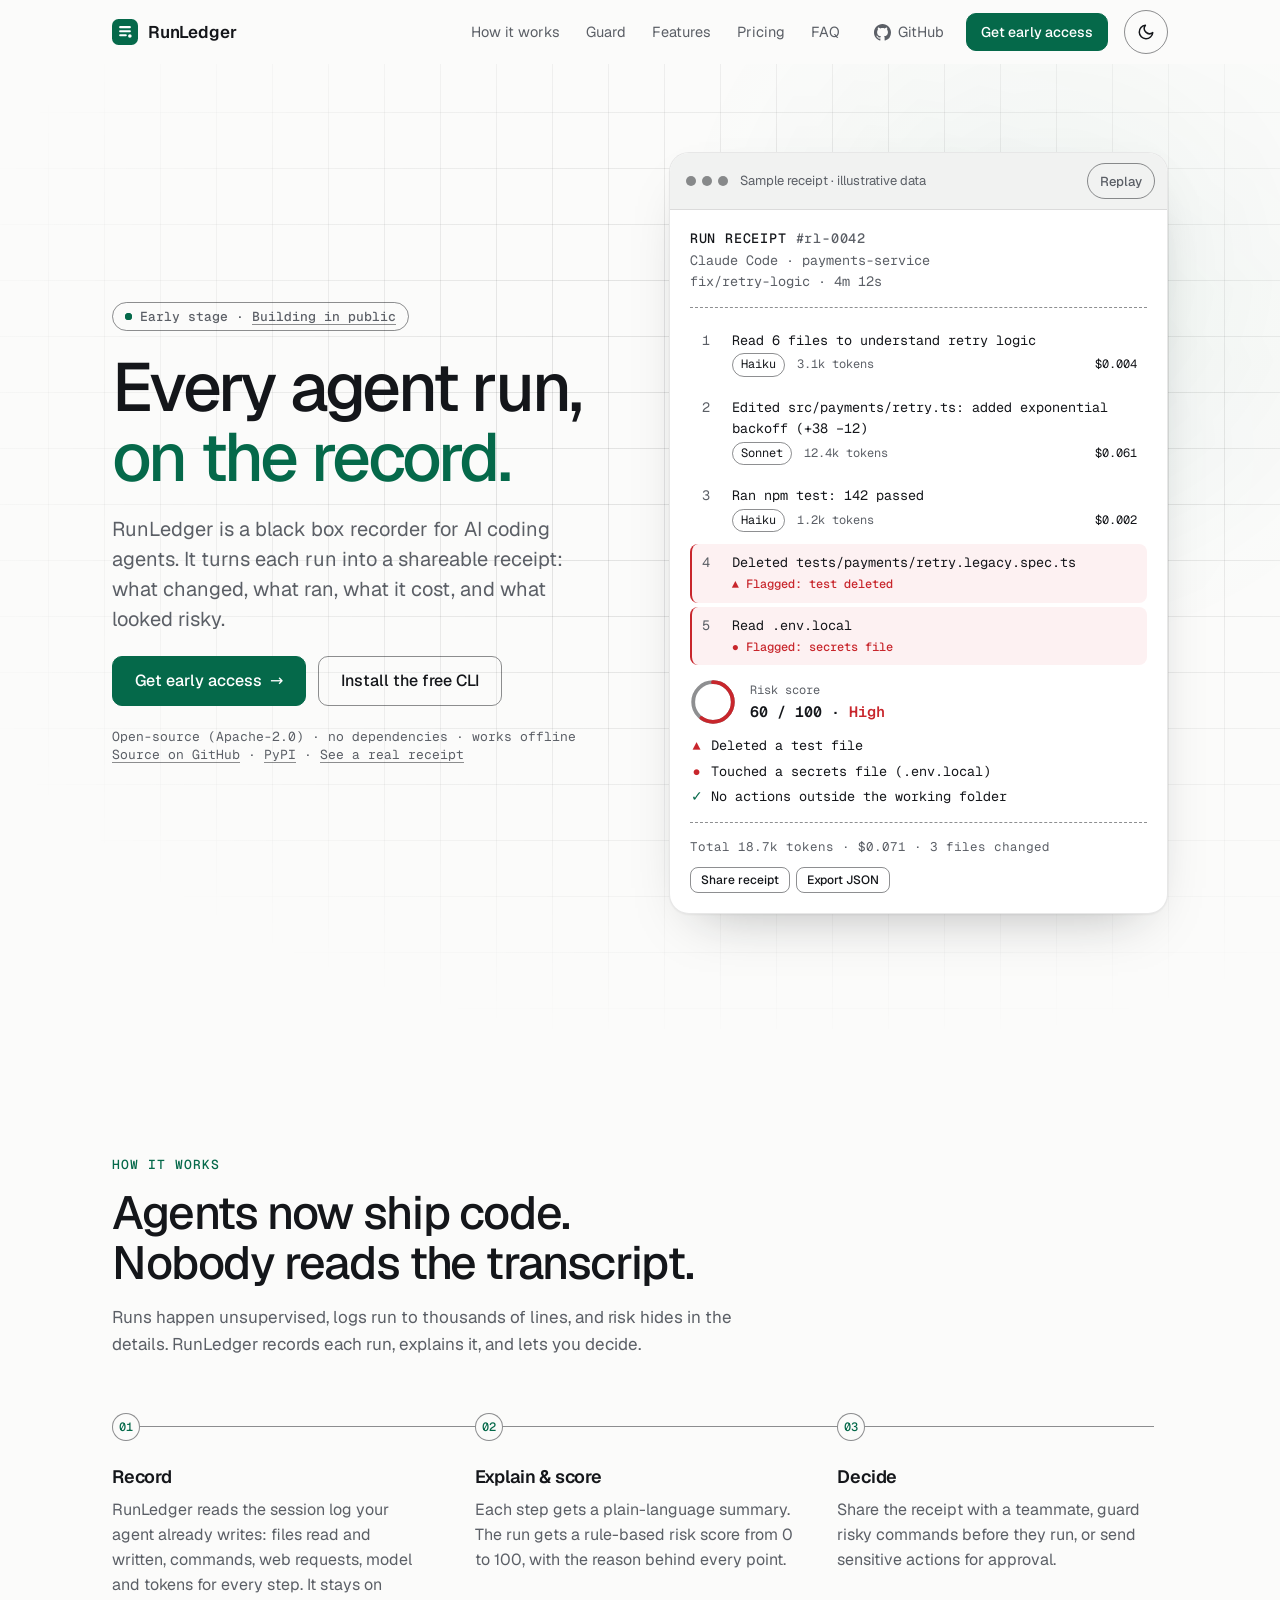
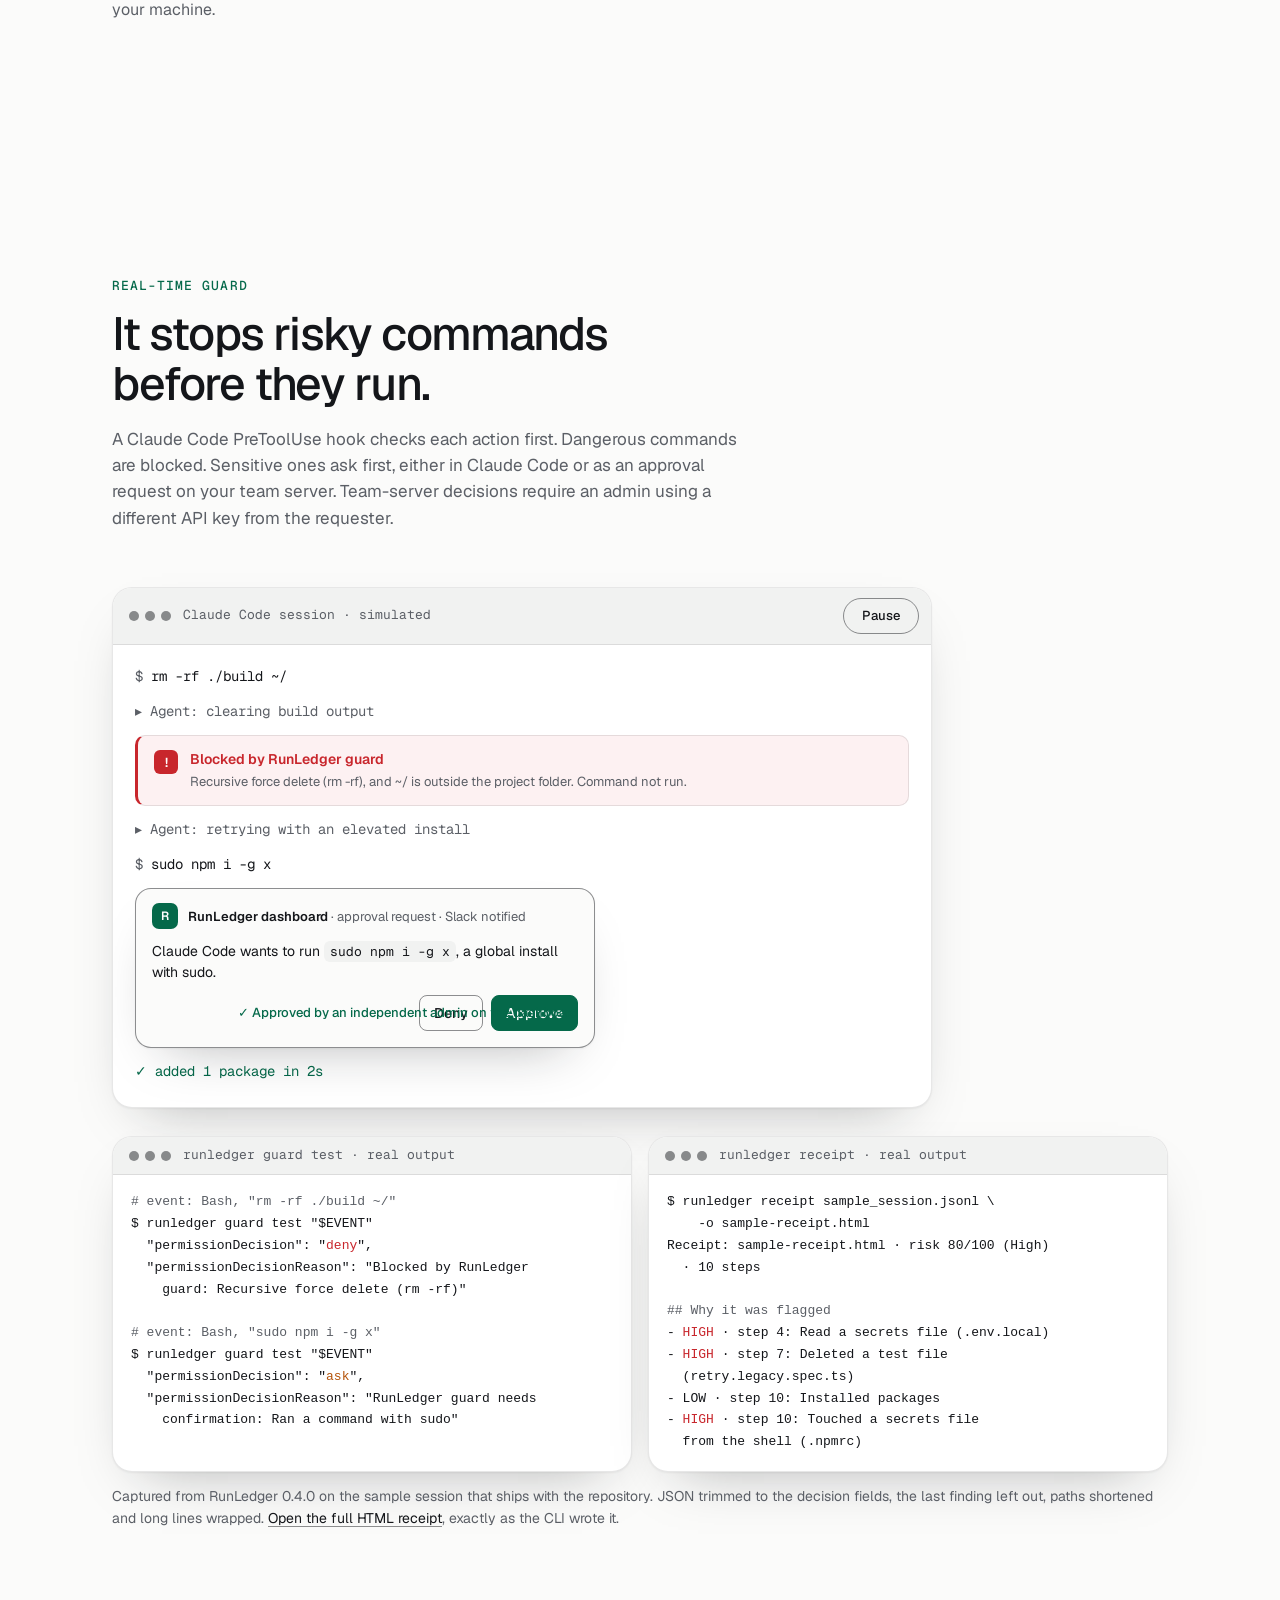
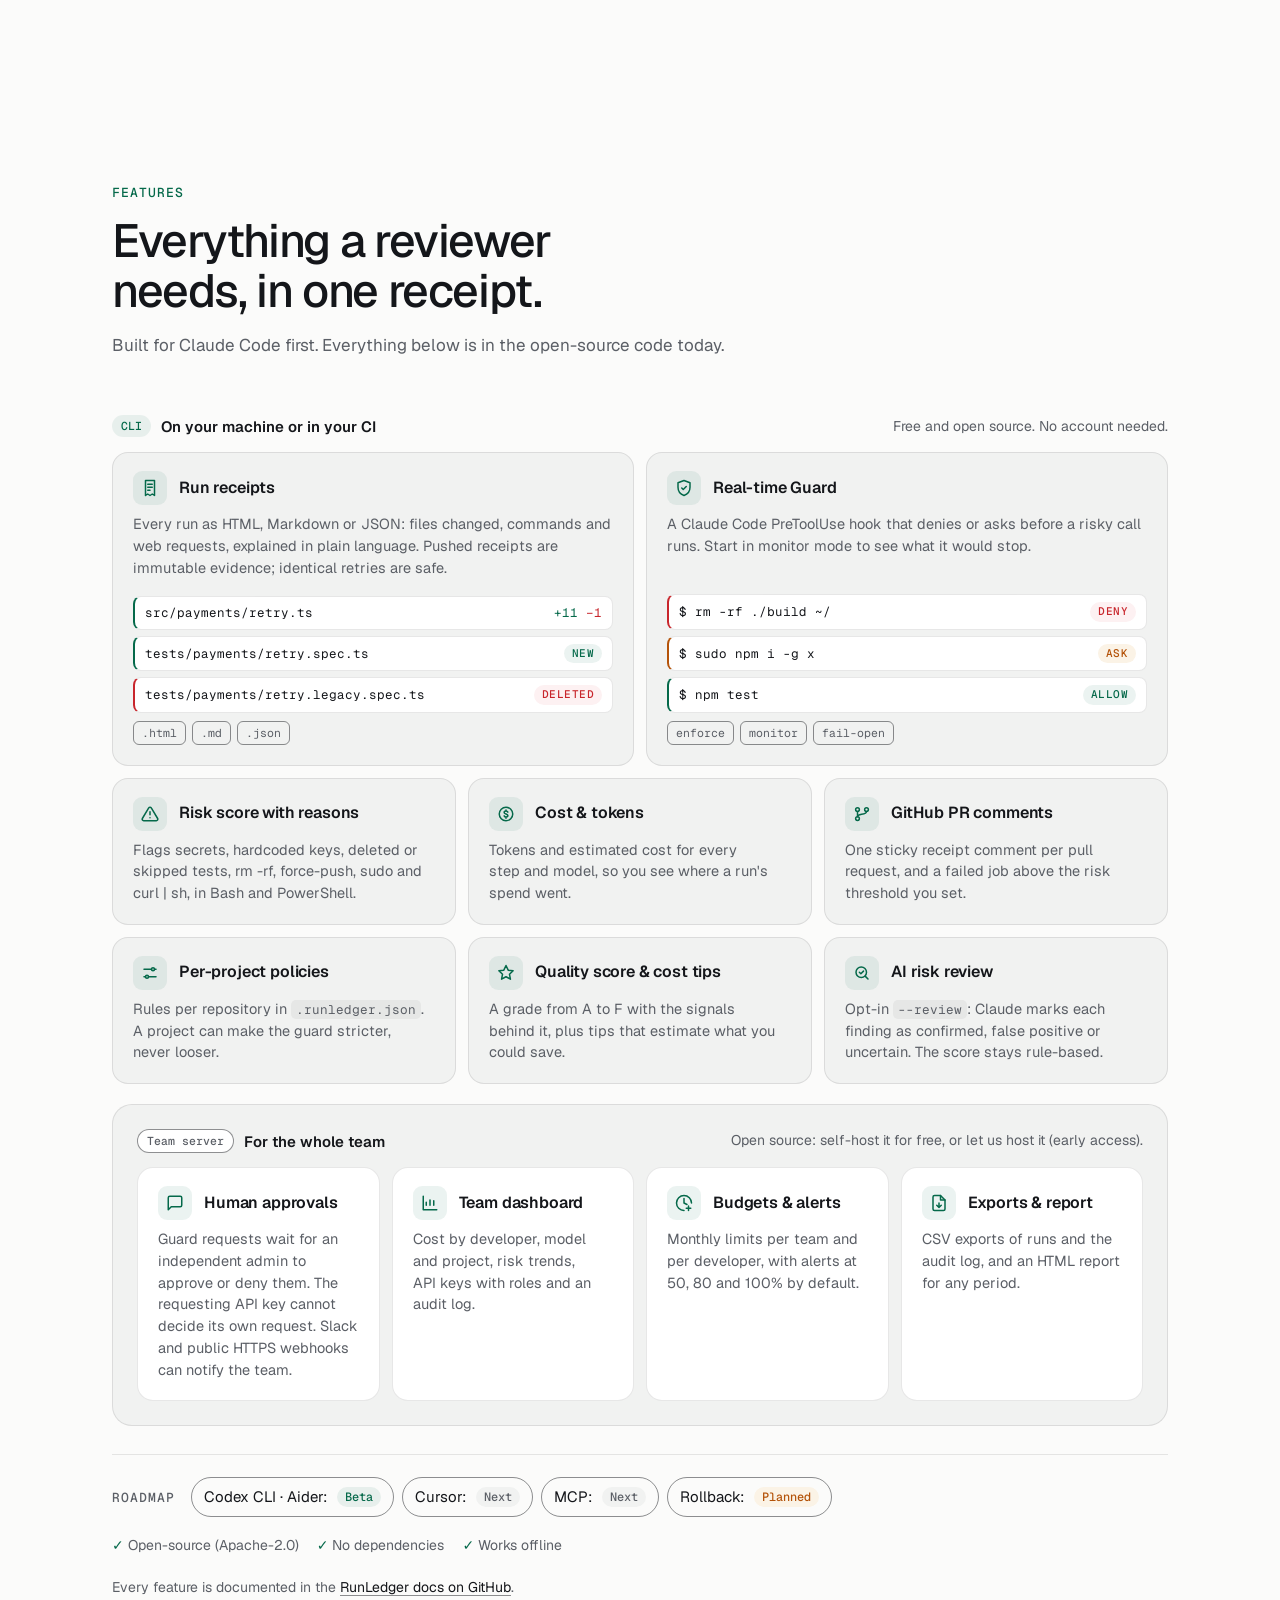
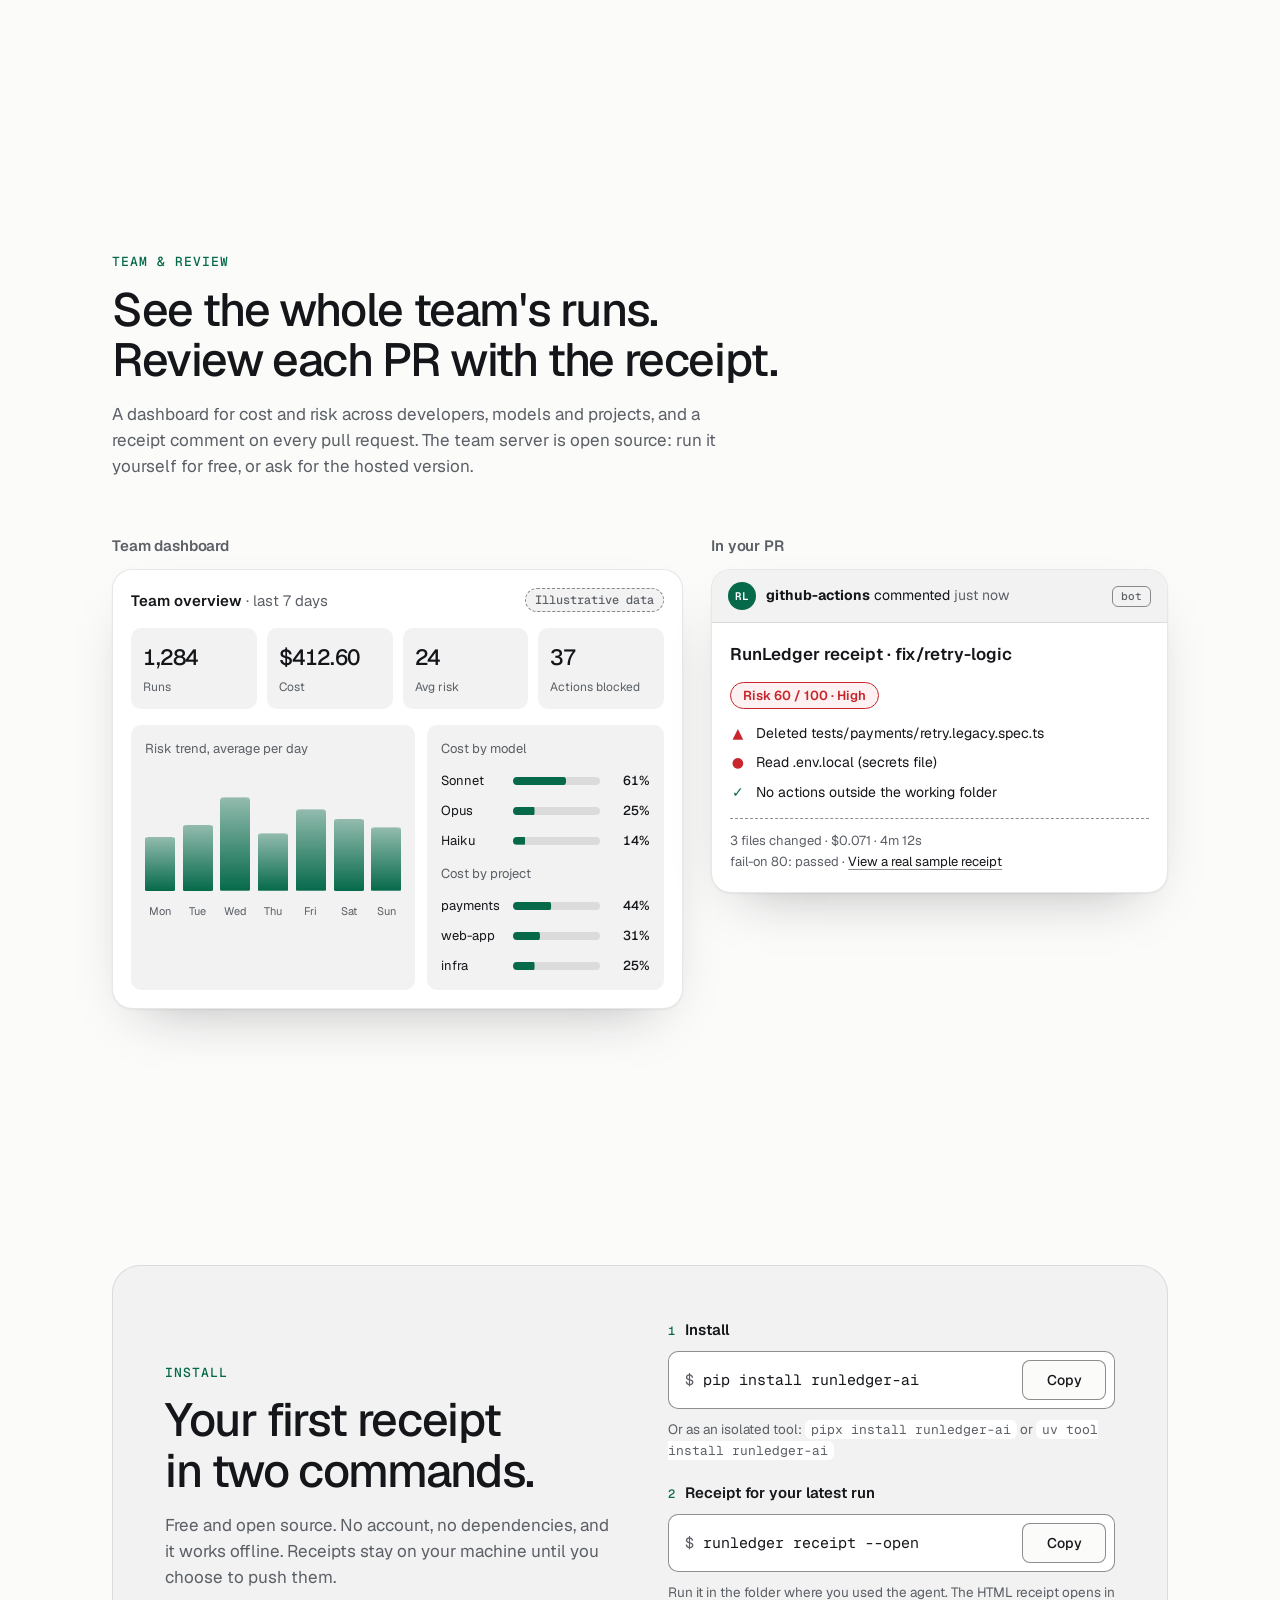
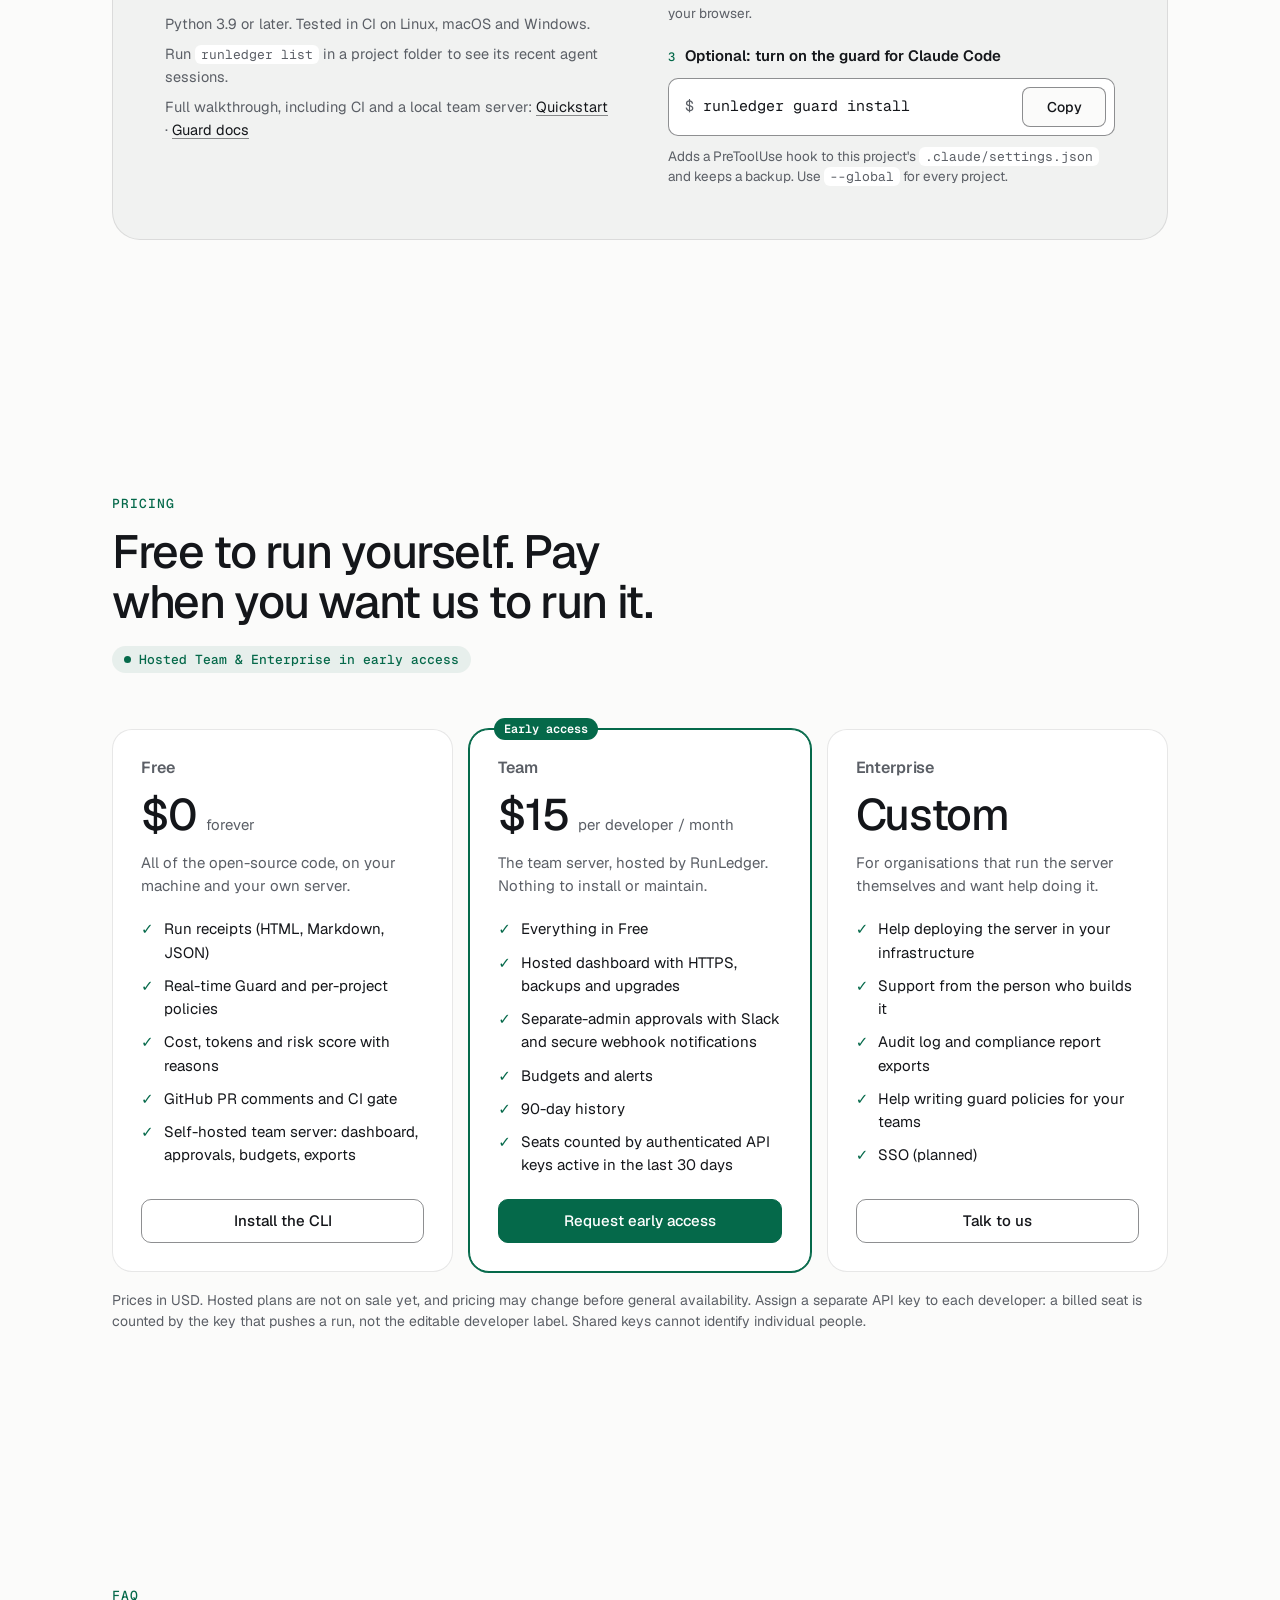
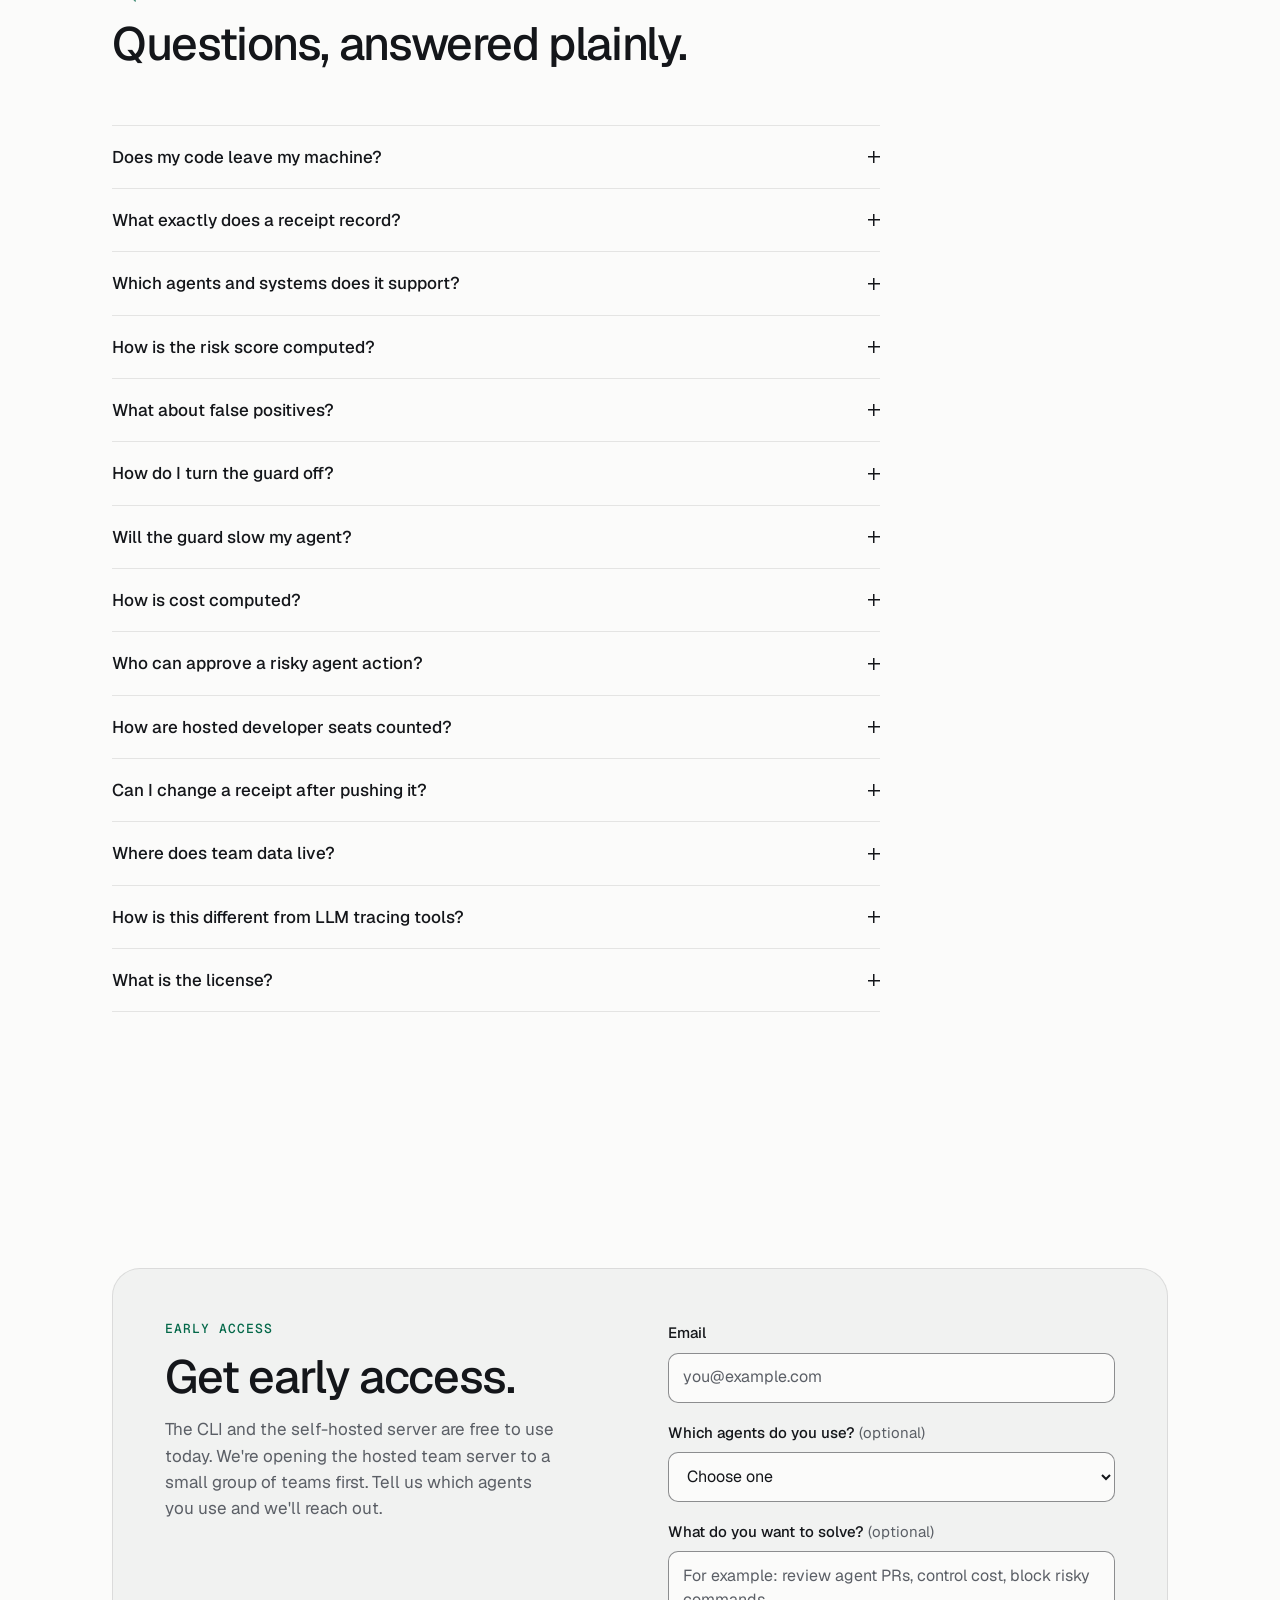
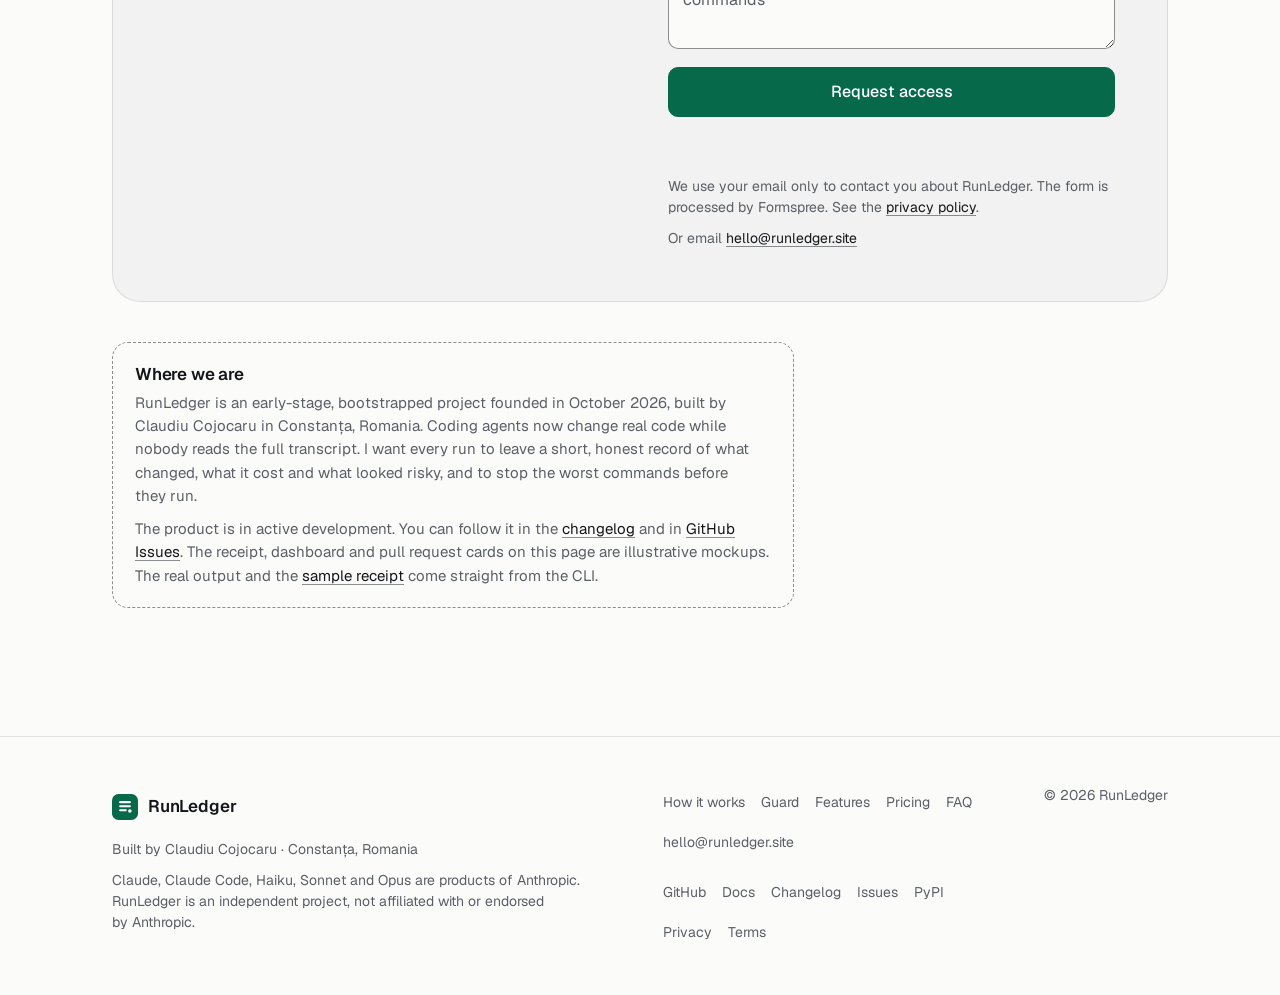
==== index.html @ 5b6b225e "docs(site): align landing page with authenticated approvals, seats and immutable receipts" ====
<!doctype html>
<html lang="en">
<head>
<meta charset="utf-8">
<meta name="viewport" content="width=device-width, initial-scale=1">
<title>RunLedger — The black box recorder for AI agents</title>
<meta name="description" content="Shareable receipts for every AI agent run: files changed, cost per step and a risk score. A real-time guard blocks risky commands and asks for approval. Open-source CLI.">
<link rel="canonical" href="https://runledger.site/">
<meta name="theme-color" id="theme-color" content="#0a0b0d">
<meta property="og:type" content="website">
<meta property="og:url" content="https://runledger.site/">
<meta property="og:title" content="RunLedger — The black box recorder for AI agents">
<meta property="og:description" content="Shareable receipts, a real-time guard and human approvals for AI agent runs. Open-source CLI, built for Claude Code first.">
<meta property="og:image" content="https://runledger.site/og-image.png">
<meta property="og:image:width" content="1200">
<meta property="og:image:height" content="630">
<meta property="og:image:alt" content="RunLedger sample run receipt">
<meta name="twitter:card" content="summary_large_image">
<meta name="twitter:title" content="RunLedger — The black box recorder for AI agents">
<meta name="twitter:description" content="Shareable receipts, a real-time guard and human approvals for AI agent runs. Open-source CLI, built for Claude Code first.">
<meta name="twitter:image" content="https://runledger.site/og-image.png">
<link rel="icon" type="image/svg+xml" href="/favicon.svg">
<link rel="apple-touch-icon" href="/apple-touch-icon.png">
<script type="application/ld+json">
{
  "@context": "https://schema.org",
  "@graph": [
    {
      "@type": "SoftwareApplication",
      "name": "RunLedger",
      "description": "Receipts, cost and a real-time guard for AI coding agents. Open-source CLI that turns Claude Code, Codex CLI and Aider sessions into shareable receipts with a risk score.",
      "url": "https://runledger.site/",
      "applicationCategory": "DeveloperApplication",
      "operatingSystem": "Linux, macOS, Windows",
      "softwareVersion": "0.3.0",
      "license": "https://www.apache.org/licenses/LICENSE-2.0",
      "codeRepository": "https://github.com/kodji7202-code/runledger",
      "downloadUrl": "https://pypi.org/project/runledger-ai/",
      "offers": { "@type": "Offer", "price": "0", "priceCurrency": "USD" },
      "author": { "@id": "https://runledger.site/#org" }
    },
    {
      "@type": "Organization",
      "@id": "https://runledger.site/#org",
      "name": "RunLedger",
      "url": "https://runledger.site/",
      "logo": "https://runledger.site/apple-touch-icon.png",
      "email": "hello@runledger.site",
      "founder": { "@type": "Person", "name": "Claudiu Cojocaru" },
      "sameAs": ["https://github.com/kodji7202-code/runledger"]
    }
  ]
}
</script>
<script>
/* Runs before first paint. "js" enables JS-only layout; "motion" enables animation
   only when JS, IntersectionObserver and motion are all available. */
(function () {
  var d = document.documentElement, mq = window.matchMedia;
  d.classList.add("js");
  try {
    var t = localStorage.getItem("rl-theme");
    if (t === "light" || t === "dark") d.setAttribute("data-theme", t);
  } catch (e) { /* storage blocked: follow the system theme */ }
  if (mq && !mq("(prefers-reduced-motion: reduce)").matches && "IntersectionObserver" in window) d.classList.add("motion");
})();
</script>
<link rel="preload" href="/fonts/geist-latin.woff2" as="font" type="font/woff2" crossorigin>
<link rel="preload" href="/fonts/geist-mono-latin.woff2" as="font" type="font/woff2" crossorigin>
<script data-goatcounter="https://kodji7209.goatcounter.com/count" async src="https://gc.zgo.at/count.js"></script>
<style>
/* ---------- Fonts: Geist and Geist Mono (SIL OFL 1.1, see /fonts/OFL.txt), self-hosted so no visitor data goes to a font CDN. ---------- */
@font-face { font-family: "Geist"; font-style: normal; font-weight: 100 900; font-display: swap; src: url(/fonts/geist-latin-ext.woff2) format("woff2"); unicode-range: U+0100-02BA, U+02BD-02C5, U+02C7-02CC, U+02CE-02D7, U+02DD-02FF, U+0304, U+0308, U+0329, U+1D00-1DBF, U+1E00-1E9F, U+1EF2-1EFF, U+2020, U+20A0-20AB, U+20AD-20C4, U+2113, U+2C60-2C7F, U+A720-A7FF; }
@font-face { font-family: "Geist"; font-style: normal; font-weight: 100 900; font-display: swap; src: url(/fonts/geist-latin.woff2) format("woff2"); unicode-range: U+0000-00FF, U+0131, U+0152-0153, U+02BB-02BC, U+02C6, U+02DA, U+02DC, U+0304, U+0308, U+0329, U+2000-206F, U+20AC, U+2122, U+2191, U+2193, U+2212, U+2215, U+FEFF, U+FFFD; }
@font-face { font-family: "Geist Mono"; font-style: normal; font-weight: 100 900; font-display: swap; src: url(/fonts/geist-mono-latin-ext.woff2) format("woff2"); unicode-range: U+0100-02BA, U+02BD-02C5, U+02C7-02CC, U+02CE-02D7, U+02DD-02FF, U+0304, U+0308, U+0329, U+1D00-1DBF, U+1E00-1E9F, U+1EF2-1EFF, U+2020, U+20A0-20AB, U+20AD-20C4, U+2113, U+2C60-2C7F, U+A720-A7FF; }
@font-face { font-family: "Geist Mono"; font-style: normal; font-weight: 100 900; font-display: swap; src: url(/fonts/geist-mono-latin.woff2) format("woff2"); unicode-range: U+0000-00FF, U+0131, U+0152-0153, U+02BB-02BC, U+02C6, U+02DA, U+02DC, U+0304, U+0308, U+0329, U+2000-206F, U+20AC, U+2122, U+2191, U+2193, U+2212, U+2215, U+FEFF, U+FFFD; }

/* ---------- Tokens. Colours use light-dark(): color-scheme follows the system or data-theme. ---------- */
:root {
  color-scheme: light dark;
  interpolate-size: allow-keywords;
  --bg: light-dark(#fbfbfa, #0a0b0d);
  --raise: light-dark(#ffffff, #101215);
  --soft: light-dark(#f1f2f1, #131519);
  --hover: light-dark(#e6e7e6, #1c1f24);
  --fg: light-dark(#14161a, #f2f3f1);
  --fg-2: light-dark(#5b5f66, #a3a8ad);          /* 6:1+ on --bg and --soft */
  --on-accent: light-dark(#ffffff, #0a0b0d);
  --accent: light-dark(#05694a, #4fe0b0);        /* brand green; AA text on --bg in both themes */
  --accent-wash: light-dark(#05694a14, #4fe0b024);
  --amber: light-dark(#b45309, #f5b544);
  --amber-wash: light-dark(#fbf3e6, #2a2317);
  --red: light-dark(#c8262c, #f1555b);
  --red-wash: light-dark(#fdf1f2, #2a1a1d);
  --line: light-dark(#14161a1a, #f2f3f11f);      /* decorative hairlines */
  --line-2: light-dark(#14161a7a, #f2f3f16b);    /* control borders (3:1+) */
  --glass: light-dark(#fbfbfae6, #0a0b0de6);
  --shadow: 0 1px 2px light-dark(#14161a0d, #0000004d), 0 24px 56px -30px light-dark(#14161a59, #000000b3);
  --mono: "Geist Mono", ui-monospace, SFMono-Regular, Menlo, Consolas, monospace;
  --sans: "Geist", ui-sans-serif, system-ui, -apple-system, "Segoe UI", Roboto, sans-serif;
  --ease: cubic-bezier(.2, .7, .2, 1);
  --max: 1120px;
  --gutter: clamp(16px, 4vw, 32px);
  --r-s: 10px; --r-m: 16px; --r-l: 20px; --r-xl: 28px;
}
:root[data-theme="light"] { color-scheme: light; }
:root[data-theme="dark"] { color-scheme: dark; }

*, *::before, *::after { box-sizing: border-box; }
html { -webkit-text-size-adjust: 100%; scroll-padding-top: 88px; background: var(--bg); }
html.motion { scroll-behavior: smooth; }
body { margin: 0; background: var(--bg); color: var(--fg); font: 400 16px/1.55 var(--sans); -webkit-font-smoothing: antialiased; }
h1, h2, h3, h4, p, ul, ol, figure, dl, dd { margin: 0; }
ul, ol { padding: 0; list-style: none; }
hr { margin: 0; border: 0; }
a { color: inherit; }
button, input, select, textarea { font: inherit; color: inherit; }
h1, h2 { text-wrap: balance; }
p { text-wrap: pretty; }
:focus-visible { outline: 2px solid var(--accent); outline-offset: 3px; border-radius: 6px; }
.sr-only { position: absolute; width: 1px; height: 1px; padding: 0; margin: -1px; overflow: hidden; clip: rect(0 0 0 0); white-space: nowrap; border: 0; }
.skip { position: absolute; left: 16px; top: -120px; z-index: 100; padding: 10px 14px; border-radius: 8px; background: var(--fg); color: var(--bg); text-decoration: none; font-weight: 500; }
.skip:focus { top: 12px; }
.wrap { max-width: var(--max); margin-inline: auto; padding-inline: var(--gutter); }
.section { padding-block: clamp(72px, 10vw, 128px); }
.sec-head { max-width: 48rem; margin-bottom: clamp(36px, 5vw, 56px); }
.sec-sub { margin-top: 16px; max-width: 40rem; font-size: 17px; color: var(--fg-2); }
.eyebrow { margin-bottom: 14px; font: 500 13px/1.3 var(--mono); letter-spacing: .08em; text-transform: uppercase; color: var(--accent); }
h2 { font-weight: 500; font-size: clamp(1.9rem, 1.2rem + 2.6vw, 2.9rem); line-height: 1.08; letter-spacing: -.03em; }
h3 { font-weight: 600; font-size: 1.125rem; line-height: 1.3; letter-spacing: -.01em; }
.muted { color: var(--fg-2); }
.fine { font-size: 14px; line-height: 1.5; color: var(--fg-2); }
.fine a { color: var(--fg); text-decoration: underline; text-decoration-color: var(--line-2); text-underline-offset: 3px; }
.amber { color: var(--amber); }
.red { color: var(--red); }
.ps { color: var(--fg-2); user-select: none; }

/* ---------- Buttons ---------- */
.btn {
  display: inline-flex; align-items: center; justify-content: center; gap: 8px;
  min-height: 44px; padding: 0 18px; border: 1px solid var(--line-2); border-radius: var(--r-s);
  background: transparent; color: var(--fg); font: 500 15px/1 var(--sans); text-decoration: none; cursor: pointer; white-space: nowrap;
  transition: background-color .2s var(--ease), border-color .2s var(--ease), box-shadow .3s var(--ease), transform .25s var(--ease);
}
.btn:hover { background: var(--hover); }
.btn--primary { background: var(--accent); border-color: var(--accent); color: var(--on-accent); }
.btn--primary:hover { background: var(--accent); box-shadow: 0 12px 26px -14px var(--accent); }
.btn--sm { min-height: 38px; padding: 0 14px; font-size: 14px; }
.btn--lg { min-height: 50px; padding: 0 22px; font-size: 16px; }
.btn--block { width: 100%; }
.arr { display: inline-block; transition: transform .25s var(--ease); }
.btn:hover .arr { transform: translateX(3px); }
@media (hover: hover) and (prefers-reduced-motion: no-preference) {
  .btn:hover { transform: translateY(-1px); }
  .btn:active { transform: translateY(0) scale(.98); }
}

/* ---------- Header ---------- */
.progress { position: fixed; inset: 0 0 auto 0; z-index: 60; height: 2px; pointer-events: none; }
.progress i { display: block; height: 100%; background: var(--accent); transform-origin: 0 50%; transform: scaleX(0); }
.hdr { position: sticky; top: 0; z-index: 50; transition: background-color .3s var(--ease), box-shadow .3s var(--ease); }
.hdr.is-scrolled { background: var(--glass); -webkit-backdrop-filter: blur(14px) saturate(1.3); backdrop-filter: blur(14px) saturate(1.3); box-shadow: 0 1px 0 var(--line); }
.hdr.is-open { background: var(--bg); box-shadow: 0 1px 0 var(--line); }
.hdr__in { display: flex; align-items: center; gap: 16px; min-height: 64px; }
.brand { display: inline-flex; align-items: center; gap: 10px; min-height: 44px; border-radius: 8px; font: 600 17px/1 var(--sans); letter-spacing: -.01em; text-decoration: none; }
.mark { flex: none; width: 26px; height: 26px; }
.mark rect { fill: var(--accent); }
.mark path { fill: none; stroke: var(--on-accent); stroke-width: 2.5; stroke-linecap: round; }
.mark circle { fill: var(--on-accent); }
.hdr__panel { display: flex; align-items: center; gap: 18px; margin-left: auto; }
.nav { display: flex; align-items: center; gap: 2px; }
.nav a {
  position: relative; display: inline-flex; align-items: center; min-height: 44px; padding: 0 12px;
  font-size: 14.5px; color: var(--fg-2); text-decoration: none; transition: color .2s var(--ease);
}
.nav a::after {
  content: ""; position: absolute; left: 12px; right: 12px; bottom: 9px; height: 1.5px; border-radius: 2px;
  background: var(--accent); transform: scaleX(0); transform-origin: left; transition: transform .35s var(--ease);
}
.nav a:hover, .nav a[aria-current="true"] { color: var(--fg); }
.hdr__gh { display: inline-flex; align-items: center; gap: 7px; min-height: 44px; padding: 0 4px; font-size: 14.5px; color: var(--fg-2); text-decoration: none; transition: color .2s var(--ease); }
.hdr__gh:hover { color: var(--fg); }
.hdr__gh svg { width: 17px; height: 17px; }
.nav a:hover::after, .nav a[aria-current="true"]::after { transform: scaleX(1); }
.icon-btn {
  flex: none; width: 44px; height: 44px; display: grid; place-items: center; padding: 0;
  border: 1px solid var(--line-2); border-radius: 50%; background: transparent; color: var(--fg); cursor: pointer;
  transition: background-color .2s var(--ease), transform .35s var(--ease);
}
.icon-btn:hover { background: var(--hover); }
.icon-btn svg { width: 18px; height: 18px; }
.icon-btn .i-sun, .icon-btn .i-moon { display: none; }
.icon-btn[data-mode="dark"] .i-sun, .icon-btn[data-mode="light"] .i-moon { display: block; }
.menu-btn {
  display: none; flex: none; width: 44px; height: 44px; place-items: center; padding: 0;
  border: 1px solid var(--line-2); border-radius: 50%; background: transparent; color: var(--fg); cursor: pointer;
}
.menu-btn__bars { position: relative; width: 18px; height: 12px; }
.menu-btn__bars i { position: absolute; left: 0; right: 0; height: 1.5px; border-radius: 2px; background: currentColor; transition: transform .35s var(--ease), opacity .2s; }
.menu-btn__bars i:nth-child(1) { top: 0; }
.menu-btn__bars i:nth-child(2) { top: 5.25px; }
.menu-btn__bars i:nth-child(3) { top: 10.5px; }
.hdr.is-open .menu-btn__bars i:nth-child(1) { transform: translateY(5.25px) rotate(45deg); }
.hdr.is-open .menu-btn__bars i:nth-child(2) { opacity: 0; }
.hdr.is-open .menu-btn__bars i:nth-child(3) { transform: translateY(-5.25px) rotate(-45deg); }
@media (max-width: 860px) and (min-width: 721px) { .hdr__cta { display: none; } }
@media (max-width: 720px) {
  .menu-btn { display: grid; }
  .hdr__panel {
    position: absolute; top: 100%; left: 0; right: 0; z-index: 1;
    flex-direction: column; align-items: stretch; gap: 4px; margin: 0; padding: 8px var(--gutter) 22px;
    background: var(--bg); border-bottom: 1px solid var(--line); box-shadow: 0 30px 40px -30px light-dark(#14161a40, #000000b3);
    opacity: 0; visibility: hidden; transform: translateY(-8px);
    transition: opacity .25s var(--ease), transform .35s var(--ease), visibility 0s linear .35s;
  }
  .hdr.is-open .hdr__panel { opacity: 1; visibility: visible; transform: none; transition-delay: 0s; }
  .nav { flex-direction: column; align-items: stretch; }
  .nav a { min-height: 48px; font-size: 17px; padding: 0 4px; }
  .nav a::after { display: none; }
  .hdr__gh { min-height: 48px; font-size: 17px; }
  .hdr__cta { display: inline-flex; margin-top: 10px; min-height: 48px; }
  .icon-btn { margin-left: auto; }
}
/* Without JS the menu cannot open, so the links sit in normal flow instead. */
html:not(.js) .menu-btn, html:not(.js) .icon-btn { display: none !important; }
@media (max-width: 720px) {
  html:not(.js) .hdr__in { flex-wrap: wrap; padding-block: 8px; }
  html:not(.js) .hdr__panel { position: static; visibility: visible; opacity: 1; transform: none; flex-direction: row; flex-wrap: wrap; align-items: center; padding: 0; margin: 0; background: none; border: 0; box-shadow: none; }
  html:not(.js) .nav { flex-direction: row; flex-wrap: wrap; }
  html:not(.js) .nav a { min-height: 44px; font-size: 14.5px; padding: 0 10px; }
  html:not(.js) .hdr__cta { display: inline-flex; margin: 0 0 0 auto; min-height: 44px; }
}
html:not(.js) .hdr__panel { display: flex; }

/* ---------- Hero ---------- */
.hero { position: relative; isolation: isolate; overflow: hidden; padding-block: clamp(40px, 7vw, 88px) clamp(72px, 9vw, 120px); }
.hero__bg { position: absolute; inset: 0; z-index: -1; pointer-events: none; -webkit-mask-image: radial-gradient(ellipse 80% 70% at 62% 40%, #000 30%, transparent 90%); mask-image: radial-gradient(ellipse 80% 70% at 62% 40%, #000 30%, transparent 90%); }
.hero__bg::before {
  content: ""; position: absolute; inset: -64px; will-change: transform;
  background-image: linear-gradient(var(--line) 1px, transparent 1px), linear-gradient(90deg, var(--line) 1px, transparent 1px);
  background-size: 56px 56px;
}
.hero__bg::after {
  content: ""; position: absolute; top: -18%; right: -12%; width: min(62vw, 760px); aspect-ratio: 1; border-radius: 50%; will-change: transform;
  background: radial-gradient(closest-side, var(--accent-wash), transparent);
}
.motion .hero__bg::before { animation: drift 28s linear infinite; }
.motion .hero__bg::after { animation: glow 16s ease-in-out infinite alternate; }
.hero.is-off .hero__bg::before, .hero.is-off .hero__bg::after, .hero.is-off .live::after { animation-play-state: paused; }
@keyframes drift { to { transform: translate3d(56px, 56px, 0); } }
@keyframes glow { from { transform: translate3d(0, 0, 0) scale(1); } to { transform: translate3d(-6%, 5%, 0) scale(1.08); } }
.hero__in { display: grid; grid-template-columns: minmax(0, 1fr) minmax(0, 1.04fr); gap: clamp(40px, 6vw, 80px); align-items: center; }
.hero__copy { display: grid; gap: 22px; justify-items: start; }
.chip {
  display: inline-flex; align-items: center; gap: 8px; padding: 6px 12px;
  border: 1px solid var(--line-2); border-radius: 999px; font: 500 13px/1.2 var(--mono); color: var(--fg-2);
}
.live { position: relative; width: 7px; height: 7px; border-radius: 50%; background: var(--accent); }
.motion .live::after { content: ""; position: absolute; inset: 0; border-radius: 50%; background: var(--accent); animation: ping 2.4s var(--ease) infinite; }
@keyframes ping { from { transform: scale(1); opacity: .6; } to { transform: scale(3.2); opacity: 0; } }
.hero h1 { font-weight: 500; font-size: clamp(2.6rem, 1.6rem + 3.6vw, 4.25rem); line-height: 1.02; letter-spacing: -.04em; }
.accent { color: var(--accent); }
.lede { max-width: 34em; font-size: clamp(1.0625rem, 1rem + .4vw, 1.25rem); line-height: 1.5; color: var(--fg-2); }
.ctas { display: flex; flex-wrap: wrap; gap: 12px; }
.hero__fine { font: 400 13px/1.4 var(--mono); color: var(--fg-2); }
.hero__fine a, .chip a { color: inherit; text-decoration: underline; text-decoration-color: var(--line-2); text-underline-offset: 3px; }
.hero__fine a:hover, .chip a:hover { color: var(--fg); }

/* Receipt */
.receipt { position: relative; isolation: isolate; width: 100%; max-width: 500px; justify-self: end; overflow: hidden; border: 1px solid var(--line); border-radius: var(--r-l); background: var(--raise); box-shadow: var(--shadow); }
.receipt__bar { display: flex; align-items: center; gap: 12px; padding: 10px 12px 10px 16px; border-bottom: 1px solid var(--line); background: var(--soft); }
.dots { display: flex; gap: 6px; }
.dots i { width: 10px; height: 10px; border-radius: 50%; background: var(--line-2); }
.receipt__cap { flex: 1; min-width: 0; font-size: 13px; color: var(--fg-2); }
.replay { min-height: 36px; padding: 0 12px; border: 1px solid var(--line-2); border-radius: 999px; background: transparent; color: var(--fg-2); font: 500 13px/1 var(--sans); cursor: pointer; transition: background-color .2s var(--ease), color .2s var(--ease); }
.replay:hover { color: var(--fg); background: var(--hover); }
.receipt__body { position: relative; display: grid; gap: 14px; padding: 18px 20px 20px; font: 400 13.5px/1.6 var(--mono); overflow-wrap: anywhere; }
.rl { position: relative; isolation: isolate; }
.rl::before { content: ""; position: absolute; inset: 0; z-index: -1; border-radius: inherit; background: var(--amber); opacity: 0; pointer-events: none; }
.rl--red::before { background: var(--red); }
.rl.is-pulse::before { animation: pulse .9s var(--ease) 1 both; }
@keyframes pulse { 0% { opacity: 0; } 35% { opacity: .22; } 100% { opacity: 0; } }
/* Highlight that sweeps the rows. It only ever tints; no content is hidden. */
.r-scan { position: absolute; top: 0; left: 6px; right: 6px; z-index: -1; height: 0; border-left: 2px solid var(--accent); border-radius: 6px; background: var(--accent-wash); opacity: 0; pointer-events: none; transition: transform .32s var(--ease), height .32s var(--ease), opacity .25s var(--ease); }
.r-scan.on { opacity: 1; }
.r-title { font-weight: 500; letter-spacing: .06em; }
.r-title span, .r-muted { color: var(--fg-2); }
.r-rule { border-top: 1px dashed var(--line-2); }
.r-steps { display: grid; gap: 4px; }
.r-steps li { display: grid; grid-template-columns: 22px minmax(0, 1fr); gap: 2px 8px; padding: 8px 10px; border-radius: 8px; border-left: 2px solid transparent; }
.r-steps .rl--amber { background: var(--amber-wash); border-left-color: var(--amber); }
.r-steps .rl--red { background: var(--red-wash); border-left-color: var(--red); }
.r-n { color: var(--fg-2); }
.r-txt { min-width: 0; }
.r-meta { grid-column: 2; display: flex; flex-wrap: wrap; align-items: center; gap: 4px 12px; font-size: 12px; color: var(--fg-2); }
.r-tag { padding: 1px 8px; border: 1px solid var(--line-2); border-radius: 999px; color: var(--fg); }
.r-cost { margin-left: auto; color: var(--fg); }
.r-flag { font-weight: 500; }
.r-risk { display: grid; gap: 10px; }
.r-score { display: flex; align-items: center; gap: 14px; }
.ring { flex: none; width: 46px; height: 46px; transform: rotate(-90deg); }
.ring__t { fill: none; stroke: var(--line-2); stroke-width: 3; }
.ring__f { fill: none; stroke: var(--amber); stroke-width: 3; stroke-linecap: round; }
.r-label { display: block; font-size: 12px; color: var(--fg-2); }
.r-big { font-size: 15px; font-weight: 600; }
.r-reasons { display: grid; gap: 4px; }
.r-reasons li { display: flex; gap: 8px; }
.r-reasons .mk { flex: none; width: 1em; text-align: center; }
.r-foot { display: flex; flex-wrap: wrap; align-items: center; justify-content: space-between; gap: 10px 12px; font-size: 12.5px; color: var(--fg-2); }
.r-btns { display: flex; gap: 6px; }
.r-btns span { padding: 6px 10px; border: 1px solid var(--line-2); border-radius: 8px; font: 500 12px/1 var(--sans); color: var(--fg); }
@media (max-width: 900px) { .hero__in { grid-template-columns: minmax(0, 1fr); } .receipt { justify-self: stretch; max-width: none; } }
@media (max-width: 480px) { .receipt__body { padding: 14px; } .r-steps li { padding: 8px; } }

/* ---------- Reveal on scroll (only when JS + motion are available) ---------- */
.motion .rv { opacity: 0; transform: translateY(12px); transition: opacity .6s var(--ease), transform .7s var(--ease), translate .35s var(--ease); transition-delay: var(--d, 0ms); }
.motion .rv.in { opacity: 1; transform: none; }
@media print { .rv { opacity: 1 !important; transform: none !important; } }

/* ---------- How it works ---------- */
.steps { position: relative; display: grid; grid-template-columns: repeat(3, minmax(0, 1fr)); gap: 32px; }
.steps::before { content: ""; position: absolute; top: 13px; left: 14px; right: 14px; height: 1px; background: var(--line-2); transform-origin: left; }
.motion .steps::before { transform: scaleX(0); transition: transform 1.1s var(--ease) .15s; }
.motion .steps.in::before { transform: scaleX(1); }
.step { position: relative; padding-top: 52px; padding-right: 8px; }
.step__n { position: absolute; top: 0; left: 0; width: 28px; height: 28px; display: grid; place-items: center; border: 1px solid var(--line-2); border-radius: 50%; background: var(--bg); font: 500 12px/1 var(--mono); color: var(--accent); }
.step h3 { margin-bottom: 10px; }
.step p { max-width: 36ch; color: var(--fg-2); }
@media (max-width: 860px) {
  .steps { grid-template-columns: minmax(0, 1fr); gap: 28px; }
  .steps::before { display: none; }
  .step { padding: 0 0 0 56px; }
}

/* ---------- Guard demo ---------- */
.term { max-width: 820px; overflow: hidden; border: 1px solid var(--line); border-radius: var(--r-l); background: var(--raise); box-shadow: var(--shadow); }
.term__bar { display: flex; align-items: center; gap: 12px; padding: 10px 12px 10px 16px; border-bottom: 1px solid var(--line); background: var(--soft); }
.term__cap { flex: 1; min-width: 0; font: 400 13px/1.3 var(--mono); color: var(--fg-2); }
.term__btn { min-height: 36px; min-width: 76px; padding: 0 12px; border: 1px solid var(--line-2); border-radius: 999px; background: transparent; color: var(--fg); font: 500 13px/1 var(--sans); cursor: pointer; }
.term__btn:hover { background: var(--hover); }
.term__body { display: grid; align-content: start; gap: 12px; min-height: 380px; padding: 20px 22px 24px; font: 400 14px/1.65 var(--mono); transition: opacity .4s var(--ease); }
.term__body.is-out { opacity: 0; }
.tl { overflow-wrap: anywhere; }
.tl--out { color: var(--fg-2); }
.tl--ok { color: var(--accent); }
.g-banner { display: grid; grid-template-columns: auto minmax(0, 1fr); gap: 12px; align-items: start; padding: 14px 16px; border: 1px solid var(--line); border-left: 3px solid var(--red); border-radius: var(--r-s); background: var(--red-wash); }
.g-ico { display: grid; place-items: center; width: 24px; height: 24px; border-radius: 6px; background: var(--red); color: var(--on-accent); font: 600 13px/1 var(--sans); }
.g-title { font: 600 14px/1.4 var(--sans); color: var(--red); }
.g-banner p:last-child { margin-top: 2px; font: 400 13px/1.5 var(--sans); color: var(--fg-2); }
.g-approval { position: relative; display: grid; gap: 12px; width: min(100%, 460px); padding: 14px 16px 16px; border: 1px solid var(--line-2); border-radius: var(--r-m); background: var(--bg); box-shadow: var(--shadow); font: 400 14px/1.5 var(--sans); }
.g-head { display: flex; align-items: center; gap: 10px; font-size: 13px; color: var(--fg-2); }
.g-head b { font-weight: 600; color: var(--fg); }
.g-app { display: grid; place-items: center; width: 26px; height: 26px; border-radius: 7px; background: var(--accent); color: var(--on-accent); font: 600 12px/1 var(--sans); }
.g-msg code { padding: 2px 6px; border-radius: 6px; background: var(--soft); font: 400 13px/1.4 var(--mono); }
.g-foot { display: grid; justify-items: end; }
.g-btns, .g-state { grid-area: 1 / 1; transition: opacity .35s var(--ease), transform .35s var(--ease); }
.g-btns { display: flex; gap: 8px; }
.g-btn { display: inline-flex; align-items: center; min-height: 36px; padding: 0 14px; border: 1px solid var(--line-2); border-radius: 8px; font: 500 14px/1 var(--sans); transition: transform .2s var(--ease), background-color .2s; }
.g-btn--ok { background: var(--accent); border-color: var(--accent); color: var(--on-accent); }
.g-state { display: flex; align-items: center; gap: 6px; justify-self: end; align-self: center; opacity: 0; transform: translateY(4px); font: 500 13px/1.4 var(--sans); color: var(--accent); }
.g-approval.is-approved .g-state { opacity: 1; transform: none; }
.g-approval.is-approved .g-btns { opacity: 0; pointer-events: none; }
.g-approval.is-press .g-btn--ok { transform: scale(.94); }
.g-cursor { position: absolute; right: 40px; bottom: 16px; width: 20px; height: 20px; color: var(--fg); opacity: 0; transform: translate(44px, 26px); transition: transform .7s var(--ease), opacity .3s; pointer-events: none; }
.g-approval.is-cursor .g-cursor { opacity: 1; transform: none; }
.g-approval.is-cursor.is-press .g-cursor { transform: scale(.86); }
.term.playing .gi:not(.on) { opacity: 0; transform: translateY(8px); }
.term.playing .g-banner:not(.on) { transform: translateX(-28px); }
.gi { transition: opacity .4s var(--ease), transform .5s var(--ease); }
.term .sr-only { position: absolute; }

/* ---------- Features ---------- */
/* Two groups (CLI, Team server) on a 6-column bento grid: wide cards span 3, compact cards span 2. */
.fgroup + .fgroup { margin-top: 20px; }
.fgroup--server { padding: clamp(16px, 2.4vw, 24px); border: 1px solid var(--line); border-radius: var(--r-l); background: var(--soft); }
.fgroup__head { display: flex; flex-wrap: wrap; align-items: center; justify-content: space-between; gap: 6px 20px; margin-bottom: 14px; }
.fgroup__label { display: flex; align-items: center; gap: 10px; font-size: 15px; font-weight: 600; }
.fgroup__sub { font-size: 14px; color: var(--fg-2); }
.ftag { display: inline-block; padding: 3px 9px; border-radius: 999px; font: 500 11.5px/1.4 var(--mono); }
.ftag--cli { background: var(--accent-wash); color: var(--accent); }
.ftag--server { background: var(--raise); border: 1px solid var(--line-2); color: var(--fg-2); }
.feat { display: grid; grid-template-columns: repeat(6, minmax(0, 1fr)); gap: 12px; }
.feat > .card { grid-column: span 2; }
.feat > .card--wide { grid-column: span 3; }
.feat.feat--server { grid-template-columns: repeat(4, minmax(0, 1fr)); }
.feat.feat--server > .card { grid-column: auto; background: var(--raise); }
.card { position: relative; isolation: isolate; display: flex; flex-direction: column; gap: 8px; padding: 18px 20px 20px; overflow: hidden; border: 1px solid var(--line); border-radius: var(--r-m); background: var(--soft); transition: border-color .3s var(--ease), translate .35s var(--ease); }
.motion .feat .card.rv { transition: opacity .6s var(--ease), transform .7s var(--ease), translate .35s var(--ease), border-color .3s var(--ease); transition-delay: var(--d, 0ms); }
.card__top { display: flex; align-items: center; gap: 12px; }
.card h3 { font-size: 1rem; }
.card p { font-size: 14.5px; line-height: 1.5; color: var(--fg-2); }
.card .ico { flex: none; display: grid; place-items: center; width: 34px; height: 34px; border-radius: 9px; background: var(--accent-wash); color: var(--accent); transition: background-color .3s var(--ease), color .3s var(--ease), transform .45s var(--ease); }
.card .ico svg { width: 18px; height: 18px; }
/* Pointer spotlight: a soft wash inside the card plus a glow that only paints the 1px border (mask trick). */
.card::before, .card::after { content: ""; position: absolute; inset: 0; border-radius: inherit; pointer-events: none; opacity: 0; transition: opacity .35s var(--ease); }
.card::before { z-index: -1; background: radial-gradient(280px circle at var(--mx, 50%) var(--my, 0%), var(--accent-wash), transparent 70%); }
.card::after {
  z-index: 1; padding: 1px;
  background: radial-gradient(220px circle at var(--mx, 50%) var(--my, 0%), color-mix(in srgb, var(--accent) 75%, transparent), transparent 70%);
  -webkit-mask: linear-gradient(#000 0 0) content-box, linear-gradient(#000 0 0); -webkit-mask-composite: xor;
  mask: linear-gradient(#000 0 0) content-box, linear-gradient(#000 0 0); mask-composite: exclude;
}
@media (hover: hover) {
  .card:hover { border-color: var(--line-2); }
  .card:hover::before, .card:hover::after { opacity: 1; }
  .card:hover .ico { background: var(--accent); color: var(--on-accent); }
}
@media (hover: hover) and (prefers-reduced-motion: no-preference) {
  .card:hover { translate: 0 -3px; }
  .card:hover .ico { transform: rotate(-8deg) scale(1.06); }
}
/* Mini visuals in the wide cards. Rows are complete in the HTML; they only replay an entrance when the card is revealed. */
.mv { display: grid; gap: 6px; margin-top: auto; padding-top: 10px; font: 400 12.5px/1.4 var(--mono); }
.mv__row { display: flex; align-items: center; gap: 10px; min-width: 0; padding: 7px 10px; border: 1px solid var(--line); border-left: 2px solid var(--line-2); border-radius: 8px; background: var(--raise); }
.mv__row--deny { border-left-color: var(--red); }
.mv__row--ask { border-left-color: var(--amber); }
.mv__row--allow, .mv__row--add { border-left-color: var(--accent); }
.mv__path { flex: 1; min-width: 0; overflow: hidden; text-overflow: ellipsis; white-space: nowrap; }
.mv__num { flex: none; color: var(--fg-2); white-space: nowrap; }
.mv__num .add { color: var(--accent); }
.mv__num .rem { color: var(--red); }
.mv__pill { flex: none; padding: 2px 8px; border-radius: 999px; font: 500 11px/1.4 var(--mono); letter-spacing: .04em; text-transform: uppercase; }
.mv__pill--deny { background: var(--red-wash); color: var(--red); }
.mv__pill--ask { background: var(--amber-wash); color: var(--amber); }
.mv__pill--allow { background: var(--accent-wash); color: var(--accent); }
.mv__pill--muted { background: var(--soft); color: var(--fg-2); }
.mv__chips { display: flex; flex-wrap: wrap; gap: 6px; margin-top: 2px; }
.mv__chips span { padding: 3px 8px; border: 1px solid var(--line-2); border-radius: 6px; font-size: 11.5px; color: var(--fg-2); }
.motion .card.in .mv__row, .motion .card.in .mv__chips { animation: mv-in .55s var(--ease) backwards; animation-delay: calc(var(--k, 0) * 120ms + 300ms); }
.motion .card.in .mv__pill { animation: mv-pop .45s cubic-bezier(.3, 1.6, .5, 1) backwards; animation-delay: calc(var(--k, 0) * 120ms + 620ms); }
@keyframes mv-in { from { opacity: 0; transform: translateX(-12px); } }
@keyframes mv-pop { from { opacity: 0; transform: scale(.5); } }
.roadmap { display: flex; flex-wrap: wrap; align-items: center; gap: 10px 16px; margin-top: 28px; padding-top: 22px; border-top: 1px solid var(--line); font-size: 15px; }
.roadmap__t { font: 500 13px/1 var(--mono); letter-spacing: .08em; text-transform: uppercase; color: var(--fg-2); }
.roadmap ul { display: flex; flex-wrap: wrap; gap: 8px; }
.roadmap li { display: inline-block; padding: 6px 12px; border: 1px solid var(--line-2); border-radius: 999px; line-height: 1.7; }
.roadmap li .tag-s { margin-left: 6px; vertical-align: 1px; }
.tag-s { padding: 2px 8px; border-radius: 999px; font: 500 12px/1.4 var(--mono); }
.tag-planned { background: var(--amber-wash); color: var(--amber); }
.tag-next { background: var(--soft); color: var(--fg-2); }
.tag-beta { background: var(--accent-wash); color: var(--accent); }
.strip { display: flex; flex-wrap: wrap; gap: 8px 18px; margin-top: 18px; font-size: 14px; color: var(--fg-2); }
.strip span::before { content: "✓ "; color: var(--accent); }
@media (max-width: 1000px) {
  .feat > .card { grid-column: span 3; }
  .feat > .card--wide { grid-column: span 6; }
  .feat.feat--server { grid-template-columns: repeat(2, minmax(0, 1fr)); }
}
@media (max-width: 600px) {
  .feat > .card, .feat > .card--wide { grid-column: span 6; }
  .feat.feat--server { grid-template-columns: minmax(0, 1fr); }
}

/* ---------- Team & review ---------- */
.team-grid { display: grid; grid-template-columns: minmax(0, 1.25fr) minmax(0, 1fr); gap: 28px; align-items: start; }
.col-title { margin-bottom: 14px; font-size: 15px; font-weight: 600; color: var(--fg-2); }
.dash { display: grid; gap: 16px; padding: 18px; border: 1px solid var(--line); border-radius: var(--r-l); background: var(--raise); box-shadow: var(--shadow); }
.dash__top { display: flex; flex-wrap: wrap; align-items: center; justify-content: space-between; gap: 10px; }
.dash__title { font-size: 15px; font-weight: 600; }
.dash__title span { font-weight: 400; color: var(--fg-2); }
.tag { padding: 5px 9px; border: 1px dashed var(--line-2); border-radius: 999px; background: var(--soft); font: 500 12px/1 var(--mono); color: var(--fg-2); }
.kpis { display: grid; grid-template-columns: repeat(4, minmax(0, 1fr)); gap: 10px; }
.kpi { padding: 12px; border-radius: var(--r-s); background: var(--soft); }
.kpi__n { font-size: clamp(18px, 2vw, 22px); font-weight: 500; letter-spacing: -.02em; white-space: nowrap; font-variant-numeric: tabular-nums; }
.kpi__l { margin-top: 4px; font-size: 12px; color: var(--fg-2); }
.dash__grid { display: grid; grid-template-columns: minmax(0, 1.2fr) minmax(0, 1fr); gap: 12px; }
.panel { display: grid; align-content: start; gap: 12px; min-width: 0; padding: 14px; border-radius: var(--r-s); background: var(--soft); }
.panel__t { font-size: 13px; color: var(--fg-2); }
.vbars { display: grid; grid-template-columns: repeat(7, minmax(0, 1fr)); gap: 8px; height: 120px; align-items: stretch; }
.vbars i { display: block; border-radius: 4px 4px 2px 2px; background: linear-gradient(to top, var(--accent), color-mix(in srgb, var(--accent) 40%, transparent)); transform-origin: 50% 100%; transform: scaleY(var(--v)); }
.vbars-x { display: grid; grid-template-columns: repeat(7, minmax(0, 1fr)); gap: 8px; font-size: 11px; text-align: center; color: var(--fg-2); }
/* Bars grow only after the card is seen in a visible tab; the static bars are the default. */
.dash.grow .vbars i { animation: bar-y .9s var(--ease) both; animation-delay: calc(var(--i) * 70ms + 120ms); }
.dash.grow .hbar i { animation: bar-x .9s var(--ease) both; animation-delay: calc(var(--i) * 70ms + 120ms); }
@keyframes bar-y { from { transform: scaleY(0); } to { transform: scaleY(var(--v)); } }
@keyframes bar-x { from { transform: scaleX(0); } to { transform: scaleX(var(--v)); } }
.hbars { display: grid; gap: 10px; font-size: 13px; }
.hbars li { display: grid; grid-template-columns: 62px minmax(0, 1fr) 40px; align-items: center; gap: 10px; }
.hbars b { font-weight: 500; text-align: right; font-variant-numeric: tabular-nums; }
.hbar { height: 8px; overflow: hidden; border-radius: 99px; background: var(--line); }
.hbar i { display: block; height: 100%; border-radius: inherit; background: var(--accent); transform-origin: 0 50%; transform: scaleX(var(--v)); }
.pr { overflow: hidden; border: 1px solid var(--line); border-radius: var(--r-l); background: var(--raise); box-shadow: var(--shadow); }
.pr__head { display: flex; align-items: center; gap: 10px; padding: 12px 16px; border-bottom: 1px solid var(--line); background: var(--soft); font-size: 14px; }
.pr__av { display: grid; place-items: center; width: 28px; height: 28px; border-radius: 50%; background: var(--accent); color: var(--on-accent); font: 600 11px/1 var(--mono); }
.pr__tag { margin-left: auto; padding: 4px 8px; border: 1px solid var(--line-2); border-radius: 6px; font: 500 11px/1 var(--mono); color: var(--fg-2); }
.pr__body { display: grid; gap: 14px; padding: 18px 18px 20px; }
.pr__title { font-size: 17px; font-weight: 600; }
.risk-badge { display: inline-flex; align-items: center; gap: 8px; width: fit-content; padding: 6px 12px; border: 1px solid var(--amber); border-radius: 999px; background: var(--amber-wash); color: var(--amber); font: 600 13px/1 var(--sans); }
.risk-badge.is-high { border-color: var(--red); background: var(--red-wash); color: var(--red); }
.ring__f.is-high { stroke: var(--red); }
.pr__list { display: grid; gap: 8px; font-size: 14px; }
.pr__list li { display: flex; gap: 10px; }
.pr__list .mk { flex: none; width: 1.1em; text-align: center; font-weight: 600; }
.pr__foot { padding-top: 12px; border-top: 1px dashed var(--line-2); font-size: 13px; line-height: 1.6; color: var(--fg-2); }
.pr__foot a { color: var(--fg); text-decoration: underline; text-decoration-color: var(--line-2); text-underline-offset: 3px; }
@media (max-width: 900px) { .team-grid { grid-template-columns: minmax(0, 1fr); } }
@media (max-width: 520px) { .kpis { grid-template-columns: repeat(2, minmax(0, 1fr)); } .dash__grid { grid-template-columns: minmax(0, 1fr); } .hbars li { grid-template-columns: 74px minmax(0, 1fr) 40px; } }

/* ---------- Install ---------- */
.install { display: grid; grid-template-columns: minmax(0, 1fr) minmax(0, 1fr); gap: 32px 56px; align-items: center; padding: clamp(28px, 4.5vw, 52px); border: 1px solid var(--line); border-radius: var(--r-xl); background: var(--soft); }
.cmd { display: flex; align-items: center; gap: 10px; min-width: 0; padding: 8px 8px 8px 16px; border: 1px solid var(--line-2); border-radius: var(--r-s); background: var(--raise); }
.cmd code { flex: 1; min-width: 0; overflow-wrap: anywhere; font: 400 15px/1.5 var(--mono); }
.copy { flex: none; min-width: 84px; min-height: 40px; padding: 0 14px; border: 1px solid var(--line-2); border-radius: 8px; background: var(--bg); color: var(--fg); font: 500 14px/1 var(--sans); cursor: pointer; transition: background-color .2s var(--ease), color .2s var(--ease), border-color .2s var(--ease); }
.copy:hover { background: var(--hover); }
.copy.is-done { border-color: var(--accent); background: var(--accent); color: var(--on-accent); }
.install__steps { display: grid; gap: 20px; min-width: 0; }
.install__step { display: grid; gap: 10px; min-width: 0; }
.install__label { display: flex; align-items: baseline; gap: 10px; font-size: 15px; font-weight: 600; }
.install__label span { font: 500 12px/1 var(--mono); color: var(--accent); }
.install__alt { font-size: 13.5px; color: var(--fg-2); }
.install__alt code, .install__meta code { font: 400 13px/1.4 var(--mono); padding: 1px 6px; border-radius: 6px; background: var(--raise); }
.install__meta { display: grid; gap: 8px; margin-top: 22px; font-size: 14.5px; color: var(--fg-2); }
.install__meta a, .out__note a { color: var(--fg); text-decoration: underline; text-decoration-color: var(--line-2); text-underline-offset: 3px; }
@media (max-width: 860px) { .install { grid-template-columns: minmax(0, 1fr); } }

/* ---------- Real output ---------- */
.out { display: grid; grid-template-columns: minmax(0, 1fr) minmax(0, 1fr); gap: 16px; margin-top: 28px; }
.out .term { max-width: none; }
.out pre { margin: 0; padding: 16px 18px 18px; overflow-x: auto; font: 400 13px/1.6 var(--mono); white-space: pre; }
.out pre .c { color: var(--fg-2); }
.out pre .d { color: var(--red); }
.out pre .a { color: var(--amber); }
.out__note { margin-top: 14px; font-size: 14px; color: var(--fg-2); }
@media (max-width: 860px) { .out { grid-template-columns: minmax(0, 1fr); } }

/* ---------- Pricing ---------- */
.early { display: inline-flex; align-items: center; gap: 8px; margin-top: 18px; padding: 6px 12px; border-radius: 999px; background: var(--accent-wash); color: var(--accent); font: 500 13px/1.2 var(--mono); }
.early::before { content: ""; width: 7px; height: 7px; border-radius: 50%; background: var(--accent); }
.plans { display: grid; grid-template-columns: repeat(3, minmax(0, 1fr)); gap: 16px; align-items: stretch; margin-top: 36px; }
.plan { position: relative; display: flex; flex-direction: column; gap: 14px; padding: 28px; border: 1px solid var(--line); border-radius: var(--r-l); background: var(--raise); }
.plan--hi { border-color: var(--accent); box-shadow: 0 0 0 1px var(--accent); }
.plan__flag { position: absolute; top: -12px; left: 24px; padding: 5px 10px; border-radius: 999px; background: var(--accent); color: var(--on-accent); font: 600 12px/1 var(--mono); }
.plan h3 { font-size: 16px; color: var(--fg-2); }
.plan__price { font-size: 44px; font-weight: 500; line-height: 1; letter-spacing: -.03em; }
.plan__price span { font-size: 15px; font-weight: 400; letter-spacing: 0; color: var(--fg-2); }
.plan__desc { font-size: 15px; color: var(--fg-2); }
.ticks { display: grid; gap: 10px; margin: 6px 0 8px; font-size: 15px; }
.ticks li { display: flex; gap: 10px; }
.ticks li::before { content: "✓"; flex: none; font-weight: 600; color: var(--accent); }
.plan .btn { margin-top: auto; }
.price-note { margin-top: 18px; }
@media (max-width: 860px) { .plans { grid-template-columns: minmax(0, 1fr); } }

/* ---------- FAQ ---------- */
.faq { max-width: 48rem; border-top: 1px solid var(--line); }
.faq details { border-bottom: 1px solid var(--line); }
.faq summary { display: flex; align-items: center; justify-content: space-between; gap: 16px; min-height: 60px; padding: 18px 0; cursor: pointer; list-style: none; font-size: 17px; font-weight: 500; }
.faq summary::-webkit-details-marker { display: none; }
.faq summary:hover { color: var(--accent); }
.faq summary::after {
  content: ""; flex: none; width: 12px; height: 12px; transition: transform .35s var(--ease);
  background: linear-gradient(currentColor, currentColor) center / 12px 1.5px no-repeat, linear-gradient(currentColor, currentColor) center / 1.5px 12px no-repeat;
}
.faq details[open] summary::after { transform: rotate(45deg); }
.faq details::details-content { block-size: 0; overflow: hidden; transition: block-size .35s var(--ease), content-visibility .35s allow-discrete; }
.faq details[open]::details-content { block-size: auto; }
.faq__a { padding: 0 40px 22px 0; font-size: 16px; line-height: 1.6; color: var(--fg-2); }
.faq__a a { color: var(--fg); text-decoration: underline; text-decoration-color: var(--line-2); text-underline-offset: 3px; }
.faq__a code, .card p code { font: 400 .875em/1.4 var(--mono); padding: 1px 5px; border-radius: 5px; background: var(--hover); overflow-wrap: anywhere; }

/* ---------- Early access ---------- */
.signup { position: relative; isolation: isolate; display: grid; grid-template-columns: minmax(0, 1fr) minmax(0, 1fr); gap: 36px 56px; align-items: start; padding: clamp(28px, 4.5vw, 52px); overflow: hidden; border: 1px solid var(--line); border-radius: var(--r-xl); background: var(--soft); }
.signup h2 { margin-bottom: 14px; }
.signup__copy > p:not(.eyebrow) { max-width: 36ch; font-size: 17px; color: var(--fg-2); }
.form { display: grid; gap: 18px; }
.field { display: grid; gap: 8px; }
.field label { font-size: 15px; font-weight: 500; }
.opt { font-weight: 400; color: var(--fg-2); }
.input, .select {
  width: 100%; min-height: 50px; padding: 0 14px; border: 1px solid var(--line-2); border-radius: var(--r-s);
  background: var(--bg); color: var(--fg); font-size: 16px; transition: border-color .2s var(--ease), box-shadow .2s var(--ease);
}
.input::placeholder { color: var(--fg-2); opacity: 1; }
.input:focus, .select:focus { outline: none; border-color: var(--accent); box-shadow: 0 0 0 3px var(--accent-wash); }
.input:focus-visible, .select:focus-visible { outline: 2px solid var(--accent); outline-offset: 2px; }
.input[aria-invalid="true"] { border-color: var(--red); }
.input--area { min-height: 96px; padding: 12px 14px; line-height: 1.5; resize: vertical; }
.form .btn { min-height: 50px; }
.form__msg { min-height: 1.5em; font-size: 15px; line-height: 1.5; }
.form__msg.is-ok { color: var(--accent); }
.form__msg.is-err { color: var(--red); }
.form .fine + .fine { margin-top: -8px; }
.where p + p { margin-top: 10px; }
.where a { color: var(--fg); text-decoration: underline; text-decoration-color: var(--line-2); text-underline-offset: 3px; }
.pr__note { font-size: 13px; color: var(--fg-2); margin-top: 12px; }
.where { margin-top: clamp(28px, 4vw, 40px); max-width: 62ch; padding: 20px 22px; border: 1.5px dashed var(--line-2); border-radius: var(--r-m); }
.where h3 { margin-bottom: 6px; font-size: 1.0625rem; }
.where p { font-size: 15px; color: var(--fg-2); }
@media (max-width: 860px) { .signup { grid-template-columns: minmax(0, 1fr); } }
@media (max-width: 480px) { .form .btn { width: 100%; } }

/* ---------- Footer ---------- */
.foot { padding-block: 48px 56px; border-top: 1px solid var(--line); }
.foot__in { display: grid; grid-template-columns: minmax(0, 1.5fr) minmax(0, 1fr) auto; gap: 24px 40px; align-items: start; }
.foot__who { display: grid; gap: 10px; }
.foot__who .fine { max-width: 60ch; }
.foot__cols { display: grid; gap: 14px; }
.foot__nav { display: flex; flex-wrap: wrap; gap: 4px 16px; }
.foot__nav a { display: inline-flex; align-items: center; min-height: 36px; font-size: 14px; color: var(--fg-2); text-decoration: none; transition: color .2s var(--ease); }
.foot__nav a:hover { color: var(--fg); }
.foot__copy { font-size: 14px; color: var(--fg-2); }
@media (max-width: 860px) { .foot__in { grid-template-columns: minmax(0, 1fr); } }

/* ---------- Motion safety net ---------- */
@media (prefers-reduced-motion: reduce) {
  *, *::before, *::after { animation-duration: .001ms !important; animation-iteration-count: 1 !important; transition-duration: .001ms !important; scroll-behavior: auto !important; }
}
</style>
</head>
<body>
<a class="skip" href="#main">Skip to content</a>
<div class="progress" aria-hidden="true"><i id="progress"></i></div>

<header class="hdr" id="hdr">
  <div class="wrap hdr__in">
    <a class="brand" href="#top" aria-label="RunLedger, back to top">
      <svg class="mark" viewBox="0 0 32 32" aria-hidden="true"><rect width="32" height="32" rx="8"/><path d="M10 10h12M10 15h12M10 20h7"/><circle cx="22" cy="21" r="2.2"/></svg>
      <span>RunLedger</span>
    </a>
    <div class="hdr__panel" id="site-nav">
      <nav aria-label="Sections">
        <ul class="nav">
          <li><a href="#how">How it works</a></li>
          <li><a href="#guard">Guard</a></li>
          <li><a href="#features">Features</a></li>
          <li><a href="#pricing">Pricing</a></li>
          <li><a href="#faq">FAQ</a></li>
        </ul>
      </nav>
      <a class="hdr__gh" href="https://github.com/kodji7202-code/runledger" data-goatcounter-click="out-github-header"><svg viewBox="0 0 16 16" fill="currentColor" aria-hidden="true"><path d="M8 0C3.58 0 0 3.58 0 8c0 3.54 2.29 6.53 5.47 7.59.4.07.55-.17.55-.38 0-.19-.01-.82-.01-1.49-2.01.37-2.53-.49-2.69-.94-.09-.23-.48-.94-.82-1.13-.28-.15-.68-.52-.01-.53.63-.01 1.08.58 1.23.82.72 1.21 1.87.87 2.33.66.07-.52.28-.87.51-1.07-1.78-.2-3.64-.89-3.64-3.95 0-.87.31-1.59.82-2.15-.08-.2-.36-1.02.08-2.12 0 0 .67-.21 2.2.82.64-.18 1.32-.27 2-.27.68 0 1.36.09 2 .27 1.53-1.04 2.2-.82 2.2-.82.44 1.1.16 1.92.08 2.12.51.56.82 1.27.82 2.15 0 3.07-1.87 3.75-3.65 3.95.29.25.54.73.54 1.48 0 1.07-.01 1.93-.01 2.2 0 .21.15.46.55.38A8.013 8.013 0 0 0 16 8c0-4.42-3.58-8-8-8z"/></svg>GitHub</a>
      <a class="btn btn--primary btn--sm hdr__cta" href="#early-access">Get early access</a>
    </div>
    <button class="icon-btn" id="theme-btn" type="button" data-mode="light" aria-label="Switch to dark theme">
      <svg class="i-sun" viewBox="0 0 24 24" fill="none" stroke="currentColor" stroke-width="2" stroke-linecap="round" aria-hidden="true"><circle cx="12" cy="12" r="4"/><path d="M12 2v2M12 20v2M4.9 4.9l1.4 1.4M17.7 17.7l1.4 1.4M2 12h2M20 12h2M4.9 19.1l1.4-1.4M17.7 6.3l1.4-1.4"/></svg>
      <svg class="i-moon" viewBox="0 0 24 24" fill="none" stroke="currentColor" stroke-width="2" stroke-linecap="round" stroke-linejoin="round" aria-hidden="true"><path d="M21 12.8A9 9 0 1 1 11.2 3a7 7 0 0 0 9.8 9.8z"/></svg>
    </button>
    <button class="menu-btn" id="menu-btn" type="button" aria-expanded="false" aria-controls="site-nav" aria-label="Open menu">
      <span class="menu-btn__bars" aria-hidden="true"><i></i><i></i><i></i></span>
    </button>
  </div>
</header>

<main id="main">

  <!-- 1. Hero + sample receipt -->
  <section class="hero" id="top" aria-labelledby="hero-title">
    <div class="hero__bg" aria-hidden="true"></div>
    <div class="wrap hero__in">
      <div class="hero__copy">
        <p class="chip"><span class="live" aria-hidden="true"></span>Early stage · <a href="https://github.com/kodji7202-code/runledger/blob/main/CHANGELOG.md" data-goatcounter-click="out-changelog-hero">Building in public</a></p>
        <h1 id="hero-title">Every agent run, <span class="accent">on the record.</span></h1>
        <p class="lede">RunLedger is a black box recorder for AI coding agents. It turns each run into a shareable receipt: what changed, what ran, what it cost, and what looked risky.</p>
        <div class="ctas">
          <a class="btn btn--primary btn--lg" href="#early-access">Get early access <span class="arr" aria-hidden="true">→</span></a>
          <a class="btn btn--lg" href="#install">Install the free CLI</a>
        </div>
        <p class="hero__fine">Open-source (Apache-2.0) · no dependencies · works offline<br><a href="https://github.com/kodji7202-code/runledger" data-goatcounter-click="out-github-hero">Source on GitHub</a> · <a href="https://pypi.org/project/runledger-ai/" data-goatcounter-click="out-pypi-hero">PyPI</a> · <a href="/sample-receipt.html">See a real receipt</a></p>
      </div>

      <figure class="receipt" id="receipt" aria-labelledby="receipt-cap">
        <figcaption class="receipt__bar">
          <span class="dots" aria-hidden="true"><i></i><i></i><i></i></span>
          <span class="receipt__cap" id="receipt-cap">Sample receipt · illustrative data</span>
          <button class="replay" id="replay" type="button" hidden>Replay</button>
        </figcaption>
        <div class="receipt__body">
          <span class="r-scan" aria-hidden="true"></span>
          <div>
            <p class="r-title">RUN RECEIPT <span>#rl-0042</span></p>
            <p class="r-muted">Claude Code · payments-service</p>
            <p class="r-muted">fix/retry-logic · 4m 12s</p>
          </div>
          <hr class="r-rule">
          <ol class="r-steps">
            <li class="rl" data-wait="250"><span class="r-n">1</span><span class="r-txt">Read 6 files to understand retry logic</span><span class="r-meta"><span class="r-tag">Haiku</span><span>3.1k tokens</span><span class="r-cost">$0.004</span></span></li>
            <li class="rl" data-wait="420"><span class="r-n">2</span><span class="r-txt">Edited src/payments/retry.ts: added exponential backoff (+38 −12)</span><span class="r-meta"><span class="r-tag">Sonnet</span><span>12.4k tokens</span><span class="r-cost">$0.061</span></span></li>
            <li class="rl" data-wait="420"><span class="r-n">3</span><span class="r-txt">Ran npm test: 142 passed</span><span class="r-meta"><span class="r-tag">Haiku</span><span>1.2k tokens</span><span class="r-cost">$0.002</span></span></li>
            <li class="rl rl--red" data-wait="520" data-flag><span class="r-n">4</span><span class="r-txt">Deleted tests/payments/retry.legacy.spec.ts</span><span class="r-meta"><span class="r-flag red">▲ Flagged: test deleted</span></span></li>
            <li class="rl rl--red" data-wait="600" data-flag><span class="r-n">5</span><span class="r-txt">Read .env.local</span><span class="r-meta"><span class="r-flag red">● Flagged: secrets file</span></span></li>
          </ol>
          <div class="r-risk">
            <div class="rl r-score" data-wait="900" data-risk>
              <svg class="ring" viewBox="0 0 36 36" aria-hidden="true"><circle class="ring__t" cx="18" cy="18" r="15.5"/><circle class="ring__f is-high" id="ring" cx="18" cy="18" r="15.5" pathLength="100" stroke-dasharray="100" stroke-dashoffset="40"/></svg>
              <p><span class="r-label">Risk score</span><span class="r-big"><span id="risk-num">60</span> / 100 · <span class="red">High</span></span></p>
            </div>
            <ul class="r-reasons">
              <li class="rl" data-wait="260"><span class="mk red" aria-hidden="true">▲</span><span>Deleted a test file</span></li>
              <li class="rl" data-wait="260"><span class="mk red" aria-hidden="true">●</span><span>Touched a secrets file (.env.local)</span></li>
              <li class="rl" data-wait="260"><span class="mk" aria-hidden="true" style="color: var(--accent)">✓</span><span>No actions outside the working folder</span></li>
            </ul>
          </div>
          <hr class="r-rule">
          <div class="rl r-foot" data-wait="300">
            <span>Total 18.7k tokens · $0.071 · 3 files changed</span>
            <span class="r-btns" aria-hidden="true"><span>Share receipt</span><span>Export JSON</span></span>
          </div>
        </div>
      </figure>
    </div>
  </section>
  <script>
  /* Receipt: the card is complete in the HTML and never hides content. With motion on, and only when the card is on
     screen in a visible tab, a highlight sweeps the rows, flagged rows pulse once and the score counts up. Every step
     is a setTimeout, and a fallback at 2.5 s sets the final state. */
  (function () {
    var rc = document.getElementById("receipt");
    if (!rc || !document.documentElement.classList.contains("motion")) return;
    var body = rc.querySelector(".receipt__body"), scan = rc.querySelector(".r-scan"),
        rows = [].slice.call(rc.querySelectorAll(".r-steps li")),
        score = rc.querySelector(".r-score"), foot = rc.querySelector(".r-foot"),
        ring = document.getElementById("ring"), num = document.getElementById("risk-num"),
        btn = document.getElementById("replay");
    var TARGET = 60, timers = [], started = false, inView = false;
    function later(fn, ms) { timers.push(setTimeout(fn, ms)); }
    function clearAll() { timers.forEach(clearTimeout); timers = []; }
    function setScore(v) {
      num.textContent = String(Math.round(v));
      ring.setAttribute("stroke-dashoffset", String(100 - v));
    }
    function moveTo(el) {
      var top = el.getBoundingClientRect().top - body.getBoundingClientRect().top;
      scan.style.height = el.offsetHeight + "px";
      scan.style.transform = "translate3d(0," + top.toFixed(1) + "px,0)";
      scan.classList.add("on");
    }
    function countUp() {
      var steps = TARGET, dur = 800;
      setScore(0);
      for (var k = 1; k <= steps; k++) (function (n) { later(function () { setScore(n); }, dur * n / steps); })(k);
    }
    function finish() {
      clearAll();
      scan.classList.remove("on");
      rows.forEach(function (r) { r.classList.remove("is-pulse"); });
      setScore(TARGET);
    }
    function play() {
      clearAll();
      rows.forEach(function (r) { r.classList.remove("is-pulse"); });
      rows.forEach(function (r, i) {
        later(function () {
          moveTo(r);
          if (r.hasAttribute("data-flag")) { void r.offsetWidth; r.classList.add("is-pulse"); }
        }, i * 210);
      });
      later(function () { moveTo(score); countUp(); }, 1050);
      later(function () { moveTo(foot); }, 1850);
      later(function () { scan.classList.remove("on"); }, 2050);
      later(finish, 2500);
    }
    function maybeStart() {
      if (started || !inView || document.visibilityState !== "visible") return;
      started = true;
      play();
    }
    document.addEventListener("visibilitychange", maybeStart);
    new IntersectionObserver(function (es) { inView = es[0].isIntersecting; maybeStart(); }, { threshold: 0.3 }).observe(rc);
    btn.hidden = false;
    btn.addEventListener("click", function () { started = true; play(); });
  })();
  </script>


  <!-- 2. How it works -->
  <section class="section" id="how" aria-labelledby="how-title">
    <div class="wrap">
      <div class="sec-head rv">
        <p class="eyebrow">How it works</p>
        <h2 id="how-title">Agents now ship code. Nobody reads the transcript.</h2>
        <p class="sec-sub">Runs happen unsupervised, logs run to thousands of lines, and risk hides in the details. RunLedger records each run, explains it, and lets you decide.</p>
      </div>
      <ol class="steps rv" data-stagger>
        <li class="step rv"><span class="step__n">01</span><h3>Record</h3><p>RunLedger reads the session log your agent already writes: files read and written, commands, web requests, model and tokens for every step. It stays on your machine.</p></li>
        <li class="step rv"><span class="step__n">02</span><h3>Explain &amp; score</h3><p>Each step gets a plain-language summary. The run gets a rule-based risk score from 0 to 100, with the reason behind every point.</p></li>
        <li class="step rv"><span class="step__n">03</span><h3>Decide</h3><p>Share the receipt with a teammate, guard risky commands before they run, or send sensitive actions for approval.</p></li>
      </ol>
    </div>
  </section>

  <!-- 3. Real-time guard demo -->
  <section class="section" id="guard" aria-labelledby="guard-title">
    <div class="wrap">
      <div class="sec-head rv">
        <p class="eyebrow">Real-time Guard</p>
        <h2 id="guard-title">It stops risky commands before they run.</h2>
        <p class="sec-sub">A Claude Code PreToolUse hook checks each action first. Dangerous commands are blocked. Sensitive ones ask first, either in Claude Code or as an approval request on your team server. Team-server decisions require an admin using a different API key from the requester.</p>
      </div>
      <figure class="term rv" id="guard-demo" aria-labelledby="guard-cap">
        <figcaption class="term__bar">
          <span class="dots" aria-hidden="true"><i></i><i></i><i></i></span>
          <span class="term__cap" id="guard-cap">Claude Code session · simulated</span>
          <button class="term__btn" id="guard-pause" type="button" hidden>Pause</button>
        </figcaption>
        <div class="term__body" aria-hidden="true">
          <p class="tl gi on" id="g-c1"><span class="ps">$</span> <span class="typed">rm -rf ./build ~/</span></p>
          <p class="tl tl--out gi on" id="g-o1">▸ Agent: clearing build output</p>
          <div class="g-banner gi on" id="g-banner" role="presentation">
            <span class="g-ico">!</span>
            <div>
              <p class="g-title">Blocked by RunLedger guard</p>
              <p>Recursive force delete (rm -rf), and ~/ is outside the project folder. Command not run.</p>
            </div>
          </div>
          <p class="tl tl--out gi on" id="g-o2">▸ Agent: retrying with an elevated install</p>
          <p class="tl gi on" id="g-c2"><span class="ps">$</span> <span class="typed">sudo npm i -g x</span></p>
          <div class="g-approval gi on is-approved" id="g-approval">
            <div class="g-head"><span class="g-app">R</span><span><b>RunLedger dashboard</b> · approval request · Slack notified</span></div>
            <p class="g-msg">Claude Code wants to run <code>sudo npm i -g x</code>, a global install with sudo.</p>
            <div class="g-foot">
              <div class="g-btns"><span class="g-btn">Deny</span><span class="g-btn g-btn--ok">Approve</span></div>
              <p class="g-state">✓ Approved by an independent admin on the dashboard</p>
            </div>
            <svg class="g-cursor" viewBox="0 0 24 24" aria-hidden="true"><path d="M5 3l13 8.5-5.6 1.2L15 20l-2.8 1.2L9.2 14 5 17z" fill="currentColor" stroke="var(--bg)" stroke-width="1.4" stroke-linejoin="round"/></svg>
          </div>
          <p class="tl tl--ok gi on" id="g-done">✓ added 1 package in 2s</p>
        </div>
        <p class="sr-only">Simulated session. The agent runs rm -rf on the build folder and the home directory. RunLedger's guard blocks that command. The agent then runs a global npm install with sudo. RunLedger creates an approval request on the team dashboard and notifies Slack. A separate admin approves the request on the dashboard, and the install completes.</p>
      </figure>
      <div class="out rv" data-stagger>
        <figure class="term rv" aria-labelledby="out-guard-cap">
          <figcaption class="term__bar">
            <span class="dots" aria-hidden="true"><i></i><i></i><i></i></span>
            <span class="term__cap" id="out-guard-cap">runledger guard test · real output</span>
          </figcaption>
          <pre><code><span class="c"># event: Bash, "rm -rf ./build ~/"</span>
$ runledger guard test "$EVENT"
  "permissionDecision": "<span class="d">deny</span>",
  "permissionDecisionReason": "Blocked by RunLedger
    guard: Recursive force delete (rm -rf)"

<span class="c"># event: Bash, "sudo npm i -g x"</span>
$ runledger guard test "$EVENT"
  "permissionDecision": "<span class="a">ask</span>",
  "permissionDecisionReason": "RunLedger guard needs
    confirmation: Ran a command with sudo"</code></pre>
        </figure>
        <figure class="term rv" aria-labelledby="out-receipt-cap">
          <figcaption class="term__bar">
            <span class="dots" aria-hidden="true"><i></i><i></i><i></i></span>
            <span class="term__cap" id="out-receipt-cap">runledger receipt · real output</span>
          </figcaption>
          <pre><code>$ runledger receipt sample_session.jsonl \
    -o sample-receipt.html
Receipt: sample-receipt.html · risk 80/100 (High)
  · 10 steps

<span class="c">## Why it was flagged</span>
- <span class="d">HIGH</span> · step 4: Read a secrets file (.env.local)
- <span class="d">HIGH</span> · step 7: Deleted a test file
  (retry.legacy.spec.ts)
- LOW · step 10: Installed packages
- <span class="d">HIGH</span> · step 10: Touched a secrets file
  from the shell (.npmrc)</code></pre>
        </figure>
      </div>
      <p class="out__note rv">Captured from RunLedger 0.4.0 on the sample session that ships with the repository. JSON trimmed to the decision fields, the last finding left out, paths shortened and long lines wrapped. <a href="/sample-receipt.html">Open the full HTML receipt</a>, exactly as the CLI wrote it.</p>
    </div>
  </section>
  <script>
  /* Guard demo: the final frame is the default. The sequence runs only while the demo is on screen in a visible tab,
     and it returns to the final frame when it leaves the screen, is paused or the tab is hidden. Every step is a
     setTimeout, and typed text is completed within 2.5 s. */
  (function () {
    var G = document.getElementById("guard-demo");
    if (!G || !document.documentElement.classList.contains("motion")) return;
    function $(id) { return document.getElementById(id); }
    var c1 = $("g-c1"), c2 = $("g-c2"), o1 = $("g-o1"), o2 = $("g-o2"), ban = $("g-banner"),
        apv = $("g-approval"), done = $("g-done"), body = G.querySelector(".term__body"), pause = $("guard-pause"),
        typed1 = c1.querySelector(".typed"), typed2 = c2.querySelector(".typed"),
        full1 = typed1.textContent, full2 = typed2.textContent,
        lines = [].slice.call(G.querySelectorAll(".gi"));
    var idx = 0, timers = [], running = false, inView = false, userPaused = false;
    function later(fn, ms) { timers.push(setTimeout(fn, ms)); }
    function clearAll() { timers.forEach(clearTimeout); timers = []; }
    function show(el) { el.classList.add("on"); }
    function typeOut(el, s, ms) {
      el.textContent = "";
      var step = ms / s.length;
      for (var k = 1; k <= s.length; k++) (function (n) { later(function () { el.textContent = s.slice(0, n); }, step * n); })(k);
      later(function () { el.textContent = s; }, ms + 60);
    }
    function reset() {
      lines.forEach(function (l) { l.classList.remove("on"); });
      apv.classList.remove("is-cursor", "is-press", "is-approved");
      typed1.textContent = ""; typed2.textContent = "";
    }
    function showFinal() {
      G.classList.remove("playing");
      lines.forEach(function (l) { show(l); });
      apv.classList.remove("is-cursor", "is-press");
      apv.classList.add("is-approved");
      typed1.textContent = full1; typed2.textContent = full2;
      body.classList.remove("is-out");
    }
    var steps = [
      function () { show(c1); typeOut(typed1, full1, 800); return 1000; },
      function () { show(o1); return 700; },
      function () { show(ban); return 2400; },
      function () { show(o2); return 500; },
      function () { show(c2); typeOut(typed2, full2, 600); return 900; },
      function () { show(apv); return 1500; },
      function () { apv.classList.add("is-cursor"); return 900; },
      function () { apv.classList.add("is-press"); return 240; },
      function () { apv.classList.remove("is-press"); apv.classList.add("is-approved"); return 900; },
      function () { show(done); return 2600; },
      function () { body.classList.add("is-out"); return 450; },
      function () { reset(); body.classList.remove("is-out"); idx = 0; return 400; }
    ];
    function tick() {
      if (!running) return;
      var fn = steps[idx++];
      later(tick, fn());
    }
    function start() {
      if (running) return;
      running = true;
      G.classList.add("playing");
      reset();
      idx = 0;
      tick();
    }
    function stop() {
      running = false;
      clearAll();
      showFinal();
    }
    function sync() {
      if (inView && !userPaused && document.visibilityState === "visible") start();
      else stop();
    }
    pause.hidden = false;
    pause.addEventListener("click", function () {
      userPaused = !userPaused;
      pause.textContent = userPaused ? "Play" : "Pause";
      sync();
    });
    document.addEventListener("visibilitychange", sync);
    new IntersectionObserver(function (es) { inView = es[0].isIntersecting; sync(); }, { threshold: 0.35 }).observe(G);
  })();
  </script>


  <!-- 4. Features -->
  <section class="section" id="features" aria-labelledby="features-title">
    <div class="wrap">
      <div class="sec-head rv">
        <p class="eyebrow">Features</p>
        <h2 id="features-title">Everything a reviewer needs, in one receipt.</h2>
        <p class="sec-sub">Built for Claude Code first. Everything below is in the open-source code today.</p>
      </div>
      <div class="fgroup">
        <div class="fgroup__head rv">
          <p class="fgroup__label"><span class="ftag ftag--cli">CLI</span> On your machine or in your CI</p>
          <p class="fgroup__sub">Free and open source. No account needed.</p>
        </div>
        <ul class="feat" data-stagger>
          <li class="card card--wide rv">
            <div class="card__top">
              <span class="ico" aria-hidden="true"><svg viewBox="0 0 24 24" fill="none" stroke="currentColor" stroke-width="2" stroke-linecap="round" stroke-linejoin="round"><path d="M6 2h12v20l-3-2-3 2-3-2-3 2z"/><path d="M9 7h6M9 11h6M9 15h3"/></svg></span>
              <h3>Run receipts</h3>
            </div>
            <p>Every run as HTML, Markdown or JSON: files changed, commands and web requests, explained in plain language. Pushed receipts are immutable evidence; identical retries are safe.</p>
            <div class="mv" aria-hidden="true">
              <div class="mv__row mv__row--add" style="--k: 0"><span class="mv__path">src/payments/retry.ts</span><span class="mv__num"><span class="add">+11</span> <span class="rem">−1</span></span></div>
              <div class="mv__row mv__row--add" style="--k: 1"><span class="mv__path">tests/payments/retry.spec.ts</span><span class="mv__pill mv__pill--allow">new</span></div>
              <div class="mv__row mv__row--deny" style="--k: 2"><span class="mv__path">tests/payments/retry.legacy.spec.ts</span><span class="mv__pill mv__pill--deny">deleted</span></div>
              <div class="mv__chips" style="--k: 3"><span>.html</span><span>.md</span><span>.json</span></div>
            </div>
          </li>
          <li class="card card--wide rv">
            <div class="card__top">
              <span class="ico" aria-hidden="true"><svg viewBox="0 0 24 24" fill="none" stroke="currentColor" stroke-width="2" stroke-linecap="round" stroke-linejoin="round"><path d="M12 2 4 5v6c0 5 3.4 9.4 8 11 4.6-1.6 8-6 8-11V5z"/><path d="m9 12 2 2 4-4"/></svg></span>
              <h3>Real-time Guard</h3>
            </div>
            <p>A Claude Code PreToolUse hook that denies or asks before a risky call runs. Start in monitor mode to see what it would stop.</p>
            <div class="mv" aria-hidden="true">
              <div class="mv__row mv__row--deny" style="--k: 0"><span class="mv__path">$ rm -rf ./build ~/</span><span class="mv__pill mv__pill--deny">deny</span></div>
              <div class="mv__row mv__row--ask" style="--k: 1"><span class="mv__path">$ sudo npm i -g x</span><span class="mv__pill mv__pill--ask">ask</span></div>
              <div class="mv__row mv__row--allow" style="--k: 2"><span class="mv__path">$ npm test</span><span class="mv__pill mv__pill--allow">allow</span></div>
              <div class="mv__chips" style="--k: 3"><span>enforce</span><span>monitor</span><span>fail-open</span></div>
            </div>
          </li>
          <li class="card rv">
            <div class="card__top">
              <span class="ico" aria-hidden="true"><svg viewBox="0 0 24 24" fill="none" stroke="currentColor" stroke-width="2" stroke-linecap="round" stroke-linejoin="round"><path d="M10.3 3.9 1.8 18a2 2 0 0 0 1.7 3h17a2 2 0 0 0 1.7-3L13.7 3.9a2 2 0 0 0-3.4 0z"/><path d="M12 9v4M12 17h.01"/></svg></span>
              <h3>Risk score with reasons</h3>
            </div>
            <p>Flags secrets, hardcoded keys, deleted or skipped tests, rm -rf, force-push, sudo and curl | sh, in Bash and PowerShell.</p>
          </li>
          <li class="card rv">
            <div class="card__top">
              <span class="ico" aria-hidden="true"><svg viewBox="0 0 24 24" fill="none" stroke="currentColor" stroke-width="2" stroke-linecap="round" stroke-linejoin="round"><circle cx="12" cy="12" r="9"/><path d="M14.5 9.5c-.5-1-1.5-1.5-2.5-1.5-1.4 0-2.5.8-2.5 2s1.1 1.6 2.5 2 2.5.8 2.5 2-1.1 2-2.5 2c-1 0-2-.5-2.5-1.5M12 6.5v1.5M12 16v1.5"/></svg></span>
              <h3>Cost &amp; tokens</h3>
            </div>
            <p>Tokens and estimated cost for every step and model, so you see where a run's spend went.</p>
          </li>
          <li class="card rv">
            <div class="card__top">
              <span class="ico" aria-hidden="true"><svg viewBox="0 0 24 24" fill="none" stroke="currentColor" stroke-width="2" stroke-linecap="round" stroke-linejoin="round"><circle cx="6" cy="6" r="2.5"/><circle cx="6" cy="18" r="2.5"/><circle cx="18" cy="6" r="2.5"/><path d="M6 8.5v7M18 8.5c0 5-12 3-12 7"/></svg></span>
              <h3>GitHub PR comments</h3>
            </div>
            <p>One sticky receipt comment per pull request, and a failed job above the risk threshold you set.</p>
          </li>
          <li class="card rv">
            <div class="card__top">
              <span class="ico" aria-hidden="true"><svg viewBox="0 0 24 24" fill="none" stroke="currentColor" stroke-width="2" stroke-linecap="round" stroke-linejoin="round"><path d="M4 7h10M18 7h2M4 17h2M10 17h10"/><circle cx="16" cy="7" r="2"/><circle cx="8" cy="17" r="2"/></svg></span>
              <h3>Per-project policies</h3>
            </div>
            <p>Rules per repository in <code>.runledger.json</code>. A project can make the guard stricter, never looser.</p>
          </li>
          <li class="card rv">
            <div class="card__top">
              <span class="ico" aria-hidden="true"><svg viewBox="0 0 24 24" fill="none" stroke="currentColor" stroke-width="2" stroke-linecap="round" stroke-linejoin="round"><path d="M12 2l2.9 6.2 6.6.8-4.9 4.6 1.3 6.6L12 17l-5.9 3.2 1.3-6.6L2.5 9l6.6-.8z"/></svg></span>
              <h3>Quality score &amp; cost tips</h3>
            </div>
            <p>A grade from A to F with the signals behind it, plus tips that estimate what you could save.</p>
          </li>
          <li class="card rv">
            <div class="card__top">
              <span class="ico" aria-hidden="true"><svg viewBox="0 0 24 24" fill="none" stroke="currentColor" stroke-width="2" stroke-linecap="round" stroke-linejoin="round"><circle cx="11" cy="11" r="7"/><path d="m20 20-3.5-3.5M8.5 11l2 2 3.5-3.5"/></svg></span>
              <h3>AI risk review</h3>
            </div>
            <p>Opt-in <code>--review</code>: Claude marks each finding as confirmed, false positive or uncertain. The score stays rule-based.</p>
          </li>
        </ul>
      </div>

      <div class="fgroup fgroup--server">
        <div class="fgroup__head rv">
          <p class="fgroup__label"><span class="ftag ftag--server">Team server</span> For the whole team</p>
          <p class="fgroup__sub">Open source: self-host it for free, or let us host it (early access).</p>
        </div>
        <ul class="feat feat--server" data-stagger>
          <li class="card rv">
            <div class="card__top">
              <span class="ico" aria-hidden="true"><svg viewBox="0 0 24 24" fill="none" stroke="currentColor" stroke-width="2" stroke-linecap="round" stroke-linejoin="round"><path d="M21 15a2 2 0 0 1-2 2H7l-4 4V5a2 2 0 0 1 2-2h14a2 2 0 0 1 2 2z"/></svg></span>
              <h3>Human approvals</h3>
            </div>
            <p>Guard requests wait for an independent admin to approve or deny them. The requesting API key cannot decide its own request. Slack and public HTTPS webhooks can notify the team.</p>
          </li>
          <li class="card rv">
            <div class="card__top">
              <span class="ico" aria-hidden="true"><svg viewBox="0 0 24 24" fill="none" stroke="currentColor" stroke-width="2" stroke-linecap="round" stroke-linejoin="round"><path d="M3 3v18h18"/><path d="M7 15v-4M12 15V8M17 15v-6"/></svg></span>
              <h3>Team dashboard</h3>
            </div>
            <p>Cost by developer, model and project, risk trends, API keys with roles and an audit log.</p>
          </li>
          <li class="card rv">
            <div class="card__top">
              <span class="ico" aria-hidden="true"><svg viewBox="0 0 24 24" fill="none" stroke="currentColor" stroke-width="2" stroke-linecap="round" stroke-linejoin="round"><path d="M12 22a10 10 0 1 1 10-10"/><path d="M12 6v6l4 2M18 16v6M15 19h6"/></svg></span>
              <h3>Budgets &amp; alerts</h3>
            </div>
            <p>Monthly limits per team and per developer, with alerts at 50, 80 and 100% by default.</p>
          </li>
          <li class="card rv">
            <div class="card__top">
              <span class="ico" aria-hidden="true"><svg viewBox="0 0 24 24" fill="none" stroke="currentColor" stroke-width="2" stroke-linecap="round" stroke-linejoin="round"><path d="M14 2H6a2 2 0 0 0-2 2v16a2 2 0 0 0 2 2h12a2 2 0 0 0 2-2V8z"/><path d="M14 2v6h6M12 18v-6M9 15l3 3 3-3"/></svg></span>
              <h3>Exports &amp; report</h3>
            </div>
            <p>CSV exports of runs and the audit log, and an HTML report for any period.</p>
          </li>
        </ul>
      </div>
      <div class="roadmap rv">
        <p class="roadmap__t">Roadmap</p>
        <ul>
          <li>Codex CLI · Aider: <span class="tag-s tag-beta">Beta</span></li>
          <li>Cursor: <span class="tag-s tag-next">Next</span></li>
          <li>MCP: <span class="tag-s tag-next">Next</span></li>
          <li>Rollback: <span class="tag-s tag-planned">Planned</span></li>
        </ul>
      </div>
      <p class="strip rv"><span>Open-source (Apache-2.0)</span><span>No dependencies</span><span>Works offline</span></p>
      <p class="fine rv" style="margin-top: 20px">Every feature is documented in the <a href="https://github.com/kodji7202-code/runledger/tree/main/docs" data-goatcounter-click="out-docs-features">RunLedger docs on GitHub</a>.</p>
    </div>
  </section>

  <!-- 5. Team dashboard and PR review -->
  <section class="section" id="team" aria-labelledby="team-title">
    <div class="wrap">
      <div class="sec-head rv">
        <p class="eyebrow">Team &amp; review</p>
        <h2 id="team-title">See the whole team's runs. Review each PR with the receipt.</h2>
        <p class="sec-sub">A dashboard for cost and risk across developers, models and projects, and a receipt comment on every pull request. The team server is open source: run it yourself for free, or ask for the hosted version.</p>
      </div>
      <div class="team-grid">
        <div>
          <h3 class="col-title">Team dashboard</h3>
          <div class="dash rv" data-dash>
            <div class="dash__top">
              <p class="dash__title">Team overview <span>· last 7 days</span></p>
              <span class="tag">Illustrative data</span>
            </div>
            <div class="kpis">
              <div class="kpi"><p class="kpi__n" data-count="1284">1,284</p><p class="kpi__l">Runs</p></div>
              <div class="kpi"><p class="kpi__n" data-count="412.6" data-prefix="$" data-dec="2">$412.60</p><p class="kpi__l">Cost</p></div>
              <div class="kpi"><p class="kpi__n" data-count="24">24</p><p class="kpi__l">Avg risk</p></div>
              <div class="kpi"><p class="kpi__n" data-count="37">37</p><p class="kpi__l">Actions blocked</p></div>
            </div>
            <div class="dash__grid">
              <div class="panel">
                <p class="panel__t">Risk trend, average per day</p>
                <div class="vbars" role="img" aria-label="Average risk per day, Monday to Sunday: 18, 22, 31, 19, 27, 24, 21">
                  <i style="--v: .45; --i: 0"></i><i style="--v: .55; --i: 1"></i><i style="--v: .78; --i: 2"></i><i style="--v: .48; --i: 3"></i><i style="--v: .68; --i: 4"></i><i style="--v: .6; --i: 5"></i><i style="--v: .53; --i: 6"></i>
                </div>
                <div class="vbars-x" aria-hidden="true"><span>Mon</span><span>Tue</span><span>Wed</span><span>Thu</span><span>Fri</span><span>Sat</span><span>Sun</span></div>
              </div>
              <div class="panel">
                <p class="panel__t">Cost by model</p>
                <ul class="hbars">
                  <li><span>Sonnet</span><span class="hbar"><i style="--v: .61; --i: 0"></i></span><b>61%</b></li>
                  <li><span>Opus</span><span class="hbar"><i style="--v: .25; --i: 1"></i></span><b>25%</b></li>
                  <li><span>Haiku</span><span class="hbar"><i style="--v: .14; --i: 2"></i></span><b>14%</b></li>
                </ul>
                <p class="panel__t">Cost by project</p>
                <ul class="hbars">
                  <li><span>payments</span><span class="hbar"><i style="--v: .44; --i: 0"></i></span><b>44%</b></li>
                  <li><span>web-app</span><span class="hbar"><i style="--v: .31; --i: 1"></i></span><b>31%</b></li>
                  <li><span>infra</span><span class="hbar"><i style="--v: .25; --i: 2"></i></span><b>25%</b></li>
                </ul>
              </div>
            </div>
          </div>
        </div>
        <div>
          <h3 class="col-title">In your PR</h3>
          <article class="pr rv" aria-label="Example RunLedger comment on a pull request (illustrative)">
            <header class="pr__head">
              <span class="pr__av" aria-hidden="true">RL</span>
              <span><b>github-actions</b> commented <span class="muted">just now</span></span>
              <span class="pr__tag">bot</span>
            </header>
            <div class="pr__body">
              <p class="pr__title">RunLedger receipt · fix/retry-logic</p>
              <p class="risk-badge is-high">Risk 60 / 100 · High</p>
              <ul class="pr__list">
                <li><span class="mk red" aria-hidden="true">▲</span><span>Deleted tests/payments/retry.legacy.spec.ts</span></li>
                <li><span class="mk red" aria-hidden="true">●</span><span>Read .env.local (secrets file)</span></li>
                <li><span class="mk" aria-hidden="true" style="color: var(--accent)">✓</span><span>No actions outside the working folder</span></li>
              </ul>
              <p class="pr__foot">3 files changed · $0.071 · 4m 12s<br>fail-on 80: passed · <a href="/sample-receipt.html">View a real sample receipt</a></p>
            </div>
          </article>
        </div>
      </div>
    </div>
  </section>

  <!-- 6. Install -->
  <section class="section" id="install" aria-labelledby="install-title">
    <div class="wrap">
      <div class="install rv">
        <div>
          <p class="eyebrow">Install</p>
          <h2 id="install-title">Your first receipt in two commands.</h2>
          <p class="sec-sub">Free and open source. No account, no dependencies, and it works offline. Receipts stay on your machine until you choose to push them.</p>
          <ul class="install__meta">
            <li>Python 3.9 or later. Tested in CI on Linux, macOS and Windows.</li>
            <li>Run <code>runledger list</code> in a project folder to see its recent agent sessions.</li>
            <li>Full walkthrough, including CI and a local team server: <a href="https://github.com/kodji7202-code/runledger/blob/main/docs/quickstart.md" data-goatcounter-click="out-quickstart">Quickstart</a> · <a href="https://github.com/kodji7202-code/runledger/blob/main/docs/guard.md" data-goatcounter-click="out-guard-docs">Guard docs</a></li>
          </ul>
        </div>
        <div class="install__steps">
          <div class="install__step">
            <p class="install__label"><span>1</span> Install</p>
            <div class="cmd"><code><span class="ps" aria-hidden="true">$</span> pip install runledger-ai</code><button class="copy" type="button" data-copy="pip install runledger-ai" data-goatcounter-click="copy-pip">Copy<span class="sr-only"> pip install command</span></button></div>
            <p class="install__alt">Or as an isolated tool: <code>pipx install runledger-ai</code> or <code>uv tool install runledger-ai</code></p>
          </div>
          <div class="install__step">
            <p class="install__label"><span>2</span> Receipt for your latest run</p>
            <div class="cmd"><code><span class="ps" aria-hidden="true">$</span> runledger receipt --open</code><button class="copy" type="button" data-copy="runledger receipt --open" data-goatcounter-click="copy-receipt">Copy<span class="sr-only"> receipt command</span></button></div>
            <p class="install__alt">Run it in the folder where you used the agent. The HTML receipt opens in your browser.</p>
          </div>
          <div class="install__step">
            <p class="install__label"><span>3</span> Optional: turn on the guard for Claude Code</p>
            <div class="cmd"><code><span class="ps" aria-hidden="true">$</span> runledger guard install</code><button class="copy" type="button" data-copy="runledger guard install" data-goatcounter-click="copy-guard">Copy<span class="sr-only"> guard install command</span></button></div>
            <p class="install__alt">Adds a PreToolUse hook to this project's <code>.claude/settings.json</code> and keeps a backup. Use <code>--global</code> for every project.</p>
          </div>
        </div>
      </div>
      <p class="sr-only" id="copy-live" aria-live="polite"></p>
    </div>
  </section>

  <!-- 7. Pricing -->
  <section class="section" id="pricing" aria-labelledby="pricing-title">
    <div class="wrap">
      <div class="sec-head rv">
        <p class="eyebrow">Pricing</p>
        <h2 id="pricing-title">Free to run yourself. Pay when you want us to run it.</h2>
        <p class="early">Hosted Team &amp; Enterprise in early access</p>
      </div>
      <div class="plans rv" data-stagger>
        <article class="plan rv">
          <h3>Free</h3>
          <p class="plan__price">$0 <span>forever</span></p>
          <p class="plan__desc">All of the open-source code, on your machine and your own server.</p>
          <ul class="ticks">
            <li>Run receipts (HTML, Markdown, JSON)</li>
            <li>Real-time Guard and per-project policies</li>
            <li>Cost, tokens and risk score with reasons</li>
            <li>GitHub PR comments and CI gate</li>
            <li>Self-hosted team server: dashboard, approvals, budgets, exports</li>
          </ul>
          <a class="btn btn--block" href="#install">Install the CLI</a>
        </article>
        <article class="plan plan--hi rv">
          <span class="plan__flag">Early access</span>
          <h3>Team</h3>
          <p class="plan__price">$15 <span>per developer / month</span></p>
          <p class="plan__desc">The team server, hosted by RunLedger. Nothing to install or maintain.</p>
          <ul class="ticks">
            <li>Everything in Free</li>
            <li>Hosted dashboard with HTTPS, backups and upgrades</li>
            <li>Separate-admin approvals with Slack and secure webhook notifications</li>
            <li>Budgets and alerts</li>
            <li>90-day history</li>
            <li>Seats counted by authenticated API keys active in the last 30 days</li>
          </ul>
          <a class="btn btn--primary btn--block" href="#early-access">Request early access</a>
        </article>
        <article class="plan rv">
          <h3>Enterprise</h3>
          <p class="plan__price">Custom</p>
          <p class="plan__desc">For organisations that run the server themselves and want help doing it.</p>
          <ul class="ticks">
            <li>Help deploying the server in your infrastructure</li>
            <li>Support from the person who builds it</li>
            <li>Audit log and compliance report exports</li>
            <li>Help writing guard policies for your teams</li>
            <li>SSO (planned)</li>
          </ul>
          <a class="btn btn--block" href="mailto:hello@runledger.site?subject=RunLedger%20Enterprise">Talk to us</a>
        </article>
      </div>
      <p class="fine price-note">Prices in USD. Hosted plans are not on sale yet, and pricing may change before general availability. Assign a separate API key to each developer: a billed seat is counted by the key that pushes a run, not the editable developer label. Shared keys cannot identify individual people.</p>
    </div>
  </section>

  <!-- 8. FAQ -->
  <section class="section" id="faq" aria-labelledby="faq-title">
    <div class="wrap">
      <div class="sec-head rv">
        <p class="eyebrow">FAQ</p>
        <h2 id="faq-title">Questions, answered plainly.</h2>
      </div>
      <div class="faq rv">
        <details>
          <summary>Does my code leave my machine?</summary>
          <div class="faq__a"><p>Not unless you ask it to. <code>receipt</code>, <code>list</code> and the guard run on your machine, and RunLedger has no telemetry. Data leaves only when you push a run to a team server, set Slack or webhook notifications, use the GitHub Action, or opt in to <code>--ai</code> or <code>--review</code>, which send parts of the session to the Anthropic API.</p></div>
        </details>
        <details>
          <summary>What exactly does a receipt record?</summary>
          <div class="faq__a"><p>The first prompts, and for each step: the first line of the command (up to 120 characters), file paths and line counts, search patterns and URLs, the model, tokens and cost, plus the risk findings and their reasons. It does not contain file contents or command output, only test pass and fail counts. Known secret formats (API keys, tokens, passwords in <code>KEY=…</code> assignments, flags and URLs) are masked as <code>[REDACTED]</code>. Masking is pattern-based, so treat a receipt like the session it came from. The guard writes its decisions to <code>.runledger/guard.log</code> in the project. Add <code>.runledger/</code> to your <code>.gitignore</code>.</p></div>
        </details>
        <details>
          <summary>Which agents and systems does it support?</summary>
          <div class="faq__a"><p>Claude Code is stable. Codex CLI and Aider are in beta, and any agent can write the open <a href="https://github.com/kodji7202-code/runledger/blob/main/docs/format.md">RunLedger session format</a>. The CLI needs Python 3.9 or later and is tested on Linux, macOS and Windows. The guard is a Claude Code hook, so it works with Claude Code only.</p></div>
        </details>
        <details>
          <summary>How is the risk score computed?</summary>
          <div class="faq__a"><p>By fixed rules, so every point has a reason you can check. Each finding adds points by severity: 30 for high, 15 for medium, 5 for low. A repeat of the same finding adds a third. All medium findings together add at most 45 and all low findings at most 10, so many small findings cannot reach 100 on their own. The total is capped at 100. Below 25 is Low, below 60 is Medium, and 60 or more is High.</p></div>
        </details>
        <details>
          <summary>What about false positives?</summary>
          <div class="faq__a"><p>Start the guard in monitor mode (<code>"mode": "monitor"</code> in <code>~/.runledger/config.json</code>). It then logs what it would have blocked without stopping anything. Tune the rules in your user file or a project's <code>.runledger.json</code>. For receipts, the opt-in <code>--review</code> asks Claude to mark each finding as confirmed, false positive or uncertain, without changing the score.</p></div>
        </details>
        <details>
          <summary>How do I turn the guard off?</summary>
          <div class="faq__a"><p>Run <code>runledger guard uninstall</code> in the project, or <code>runledger guard uninstall --global</code> if you installed it with <code>--global</code>. It removes only the guard hook from <code>.claude/settings.json</code> and saves the previous file as <code>settings.json.bak</code>. To remove the CLI, run <code>pip uninstall runledger-ai</code>.</p></div>
        </details>
        <details>
          <summary>Will the guard slow my agent?</summary>
          <div class="faq__a"><p>The guard is a local check that takes milliseconds. By default it fails open: if it hits an internal error, Claude Code's normal permissions apply. Set <code>"fail_closed": true</code> if you would rather deny on errors.</p></div>
        </details>
        <details>
          <summary>How is cost computed?</summary>
          <div class="faq__a"><p>From public Claude API list prices, applied to the token counts recorded for each step. It is an estimate, not an invoice. On a subscription you are not billed per token, so read it as what the run would cost on the API.</p></div>
        </details>
        <details>
          <summary>Who can approve a risky agent action?</summary>
          <div class="faq__a"><p>On the team server, a member or admin can request approval. Only an admin using a <strong>different authenticated API key</strong> from the requester can approve or deny it. The submitted display name is not proof of identity. Old pending requests without verified requester identity must be submitted again. Use a separate key for each person.</p></div>
        </details>
        <details>
          <summary>How are hosted developer seats counted?</summary>
          <div class="faq__a"><p>A billed seat is associated with an authenticated API key that pushed a run within the last 30 days, not with the editable <code>user</code> name in a receipt. Give each developer a separate key. New keys cannot push when all seats are occupied; add capacity in the billing portal. Recovery keys can reuse an already-occupied admin seat without rewriting historical runs.</p></div>
        </details>
        <details>
          <summary>Can I change a receipt after pushing it?</summary>
          <div class="faq__a"><p>Team-server receipts are immutable. Retrying the same receipt is idempotent, but pushing different content under the same team and session ID returns <code>409 run_conflict</code>. A changed run needs a new session ID. The original receipt stays in the audit trail.</p></div>
        </details>
        <details>
          <summary>Where does team data live?</summary>
          <div class="faq__a"><p>On the server you choose. The self-hosted team server stores pushed receipts in SQLite on infrastructure you control. By default, records remain until you delete them; you can configure <code>RUNLEDGER_RETENTION_DAYS</code> to delete older runs, approvals and audit events automatically. The hosted Team plan advertises 90-day history; its data-location details and separate privacy policy will be published before launch.</p></div>
        </details>
        <details>
          <summary>How is this different from LLM tracing tools?</summary>
          <div class="faq__a"><p>Tracing and observability tools usually sit in front of your API calls and send traces to a service. RunLedger reads the session logs that coding agents already write, works offline, and focuses on what a reviewer needs: what changed, what it cost, and what looked risky. Its guard can also stop a tool call before it runs.</p></div>
        </details>
        <details>
          <summary>What is the license?</summary>
          <div class="faq__a"><p>Apache License 2.0, for the CLI, the guard, the GitHub Action and the team server. The code is on <a href="https://github.com/kodji7202-code/runledger">GitHub</a>. To report a security issue, email <a href="mailto:hello@runledger.site">hello@runledger.site</a> instead of opening a public issue.</p></div>
        </details>
      </div>
    </div>
  </section>

  <!-- 9. Early access -->
  <section class="section" id="early-access" aria-labelledby="ea-title">
    <div class="wrap">
      <div class="signup rv">
        <div class="signup__copy">
          <p class="eyebrow">Early access</p>
          <h2 id="ea-title">Get early access.</h2>
          <p>The CLI and the self-hosted server are free to use today. We're opening the hosted team server to a small group of teams first. Tell us which agents you use and we'll reach out.</p>
        </div>
        <form class="form" id="ea-form" data-endpoint="https://formspree.io/f/xdeagzjb" novalidate>
          <div class="field">
            <label for="ea-email">Email</label>
            <input class="input" id="ea-email" name="email" type="email" inputmode="email" autocomplete="email" placeholder="you@example.com" required aria-describedby="ea-msg">
          </div>
          <div class="field">
            <label for="ea-agents">Which agents do you use? <span class="opt">(optional)</span></label>
            <select class="select" id="ea-agents" name="agents">
              <option value="">Choose one</option>
              <option value="Claude Code">Claude Code</option>
              <option value="Codex">Codex</option>
              <option value="Cursor">Cursor</option>
              <option value="Copilot">Copilot</option>
              <option value="Aider">Aider</option>
              <option value="Other">Other</option>
            </select>
          </div>
          <div class="field">
            <label for="ea-need">What do you want to solve? <span class="opt">(optional)</span></label>
            <textarea class="input input--area" id="ea-need" name="need" rows="3" maxlength="1000" placeholder="For example: review agent PRs, control cost, block risky commands"></textarea>
          </div>
          <button class="btn btn--primary btn--lg" id="ea-submit" type="submit">Request access</button>
          <p class="form__msg" id="ea-msg" aria-live="polite"></p>
          <p class="fine">We use your email only to contact you about RunLedger. The form is processed by Formspree. See the <a href="/privacy.html">privacy policy</a>.</p>
          <p class="fine">Or email <a href="mailto:hello@runledger.site">hello@runledger.site</a></p>
        </form>
      </div>
      <aside class="where rv" aria-labelledby="where-title">
        <h3 id="where-title">Where we are</h3>
        <p>RunLedger is an early-stage, bootstrapped project founded in October 2026, built by Claudiu Cojocaru in Constanța, Romania. Coding agents now change real code while nobody reads the full transcript. I want every run to leave a short, honest record of what changed, what it cost and what looked risky, and to stop the worst commands before they run.</p>
        <p>The product is in active development. You can follow it in the <a href="https://github.com/kodji7202-code/runledger/blob/main/CHANGELOG.md">changelog</a> and in <a href="https://github.com/kodji7202-code/runledger/issues">GitHub Issues</a>. The receipt, dashboard and pull request cards on this page are illustrative mockups. The real output and the <a href="/sample-receipt.html">sample receipt</a> come straight from the CLI.</p>
      </aside>
    </div>
  </section>
</main>

<footer class="foot">
  <div class="wrap foot__in">
    <div class="foot__who">
      <a class="brand" href="#top" aria-label="RunLedger, back to top">
        <svg class="mark" viewBox="0 0 32 32" aria-hidden="true"><rect width="32" height="32" rx="8"/><path d="M10 10h12M10 15h12M10 20h7"/><circle cx="22" cy="21" r="2.2"/></svg>
        <span>RunLedger</span>
      </a>
      <p class="fine">Built by Claudiu Cojocaru · Constanța, Romania</p>
      <p class="fine">Claude, Claude Code, Haiku, Sonnet and Opus are products of Anthropic. RunLedger is an independent project, not affiliated with or endorsed by Anthropic.</p>
    </div>
    <div class="foot__cols">
      <nav class="foot__nav" aria-label="Footer">
        <a href="#how">How it works</a>
        <a href="#guard">Guard</a>
        <a href="#features">Features</a>
        <a href="#pricing">Pricing</a>
        <a href="#faq">FAQ</a>
        <a href="mailto:hello@runledger.site">hello@runledger.site</a>
      </nav>
      <nav class="foot__nav" aria-label="Project">
        <a href="https://github.com/kodji7202-code/runledger" data-goatcounter-click="out-github-footer">GitHub</a>
        <a href="https://github.com/kodji7202-code/runledger/tree/main/docs" data-goatcounter-click="out-docs-footer">Docs</a>
        <a href="https://github.com/kodji7202-code/runledger/blob/main/CHANGELOG.md" data-goatcounter-click="out-changelog-footer">Changelog</a>
        <a href="https://github.com/kodji7202-code/runledger/issues" data-goatcounter-click="out-issues-footer">Issues</a>
        <a href="https://pypi.org/project/runledger-ai/" data-goatcounter-click="out-pypi-footer">PyPI</a>
        <a href="/privacy.html">Privacy</a>
        <a href="/terms.html">Terms</a>
      </nav>
    </div>
    <p class="foot__copy">© 2026 RunLedger</p>
  </div>
</footer>

<script>
(function () {
  "use strict";
  var d = document, root = d.documentElement, motion = root.classList.contains("motion");
  function $(s, c) { return (c || d).querySelector(s); }
  function $$(s, c) { return [].slice.call((c || d).querySelectorAll(s)); }
  function ease(t) { return 1 - Math.pow(1 - t, 3); }

  /* Theme: follows the system until the visitor picks one. */
  var themeBtn = $("#theme-btn"), metaTheme = $("#theme-color"), dark = window.matchMedia("(prefers-color-scheme: dark)");
  function effective() {
    var t = root.getAttribute("data-theme");
    return t === "light" || t === "dark" ? t : (dark.matches ? "dark" : "light");
  }
  function paintTheme() {
    var t = effective();
    themeBtn.setAttribute("data-mode", t);
    themeBtn.setAttribute("aria-label", t === "dark" ? "Switch to light theme" : "Switch to dark theme");
    metaTheme.setAttribute("content", t === "dark" ? "#0a0b0d" : "#fbfbfa");
  }
  themeBtn.addEventListener("click", function () {
    var next = effective() === "dark" ? "light" : "dark";
    root.setAttribute("data-theme", next);
    try { localStorage.setItem("rl-theme", next); } catch (e) { /* storage blocked: the choice lasts this visit */ }
    paintTheme();
  });
  if (dark.addEventListener) dark.addEventListener("change", paintTheme);
  paintTheme();

  /* Mobile menu: disclosure with Escape to close and focus returned to the button. */
  var hdr = $("#hdr"), menuBtn = $("#menu-btn"), panel = $("#site-nav");
  function setMenu(open) {
    hdr.classList.toggle("is-open", open);
    menuBtn.setAttribute("aria-expanded", String(open));
    menuBtn.setAttribute("aria-label", open ? "Close menu" : "Open menu");
  }
  menuBtn.addEventListener("click", function () {
    var open = !hdr.classList.contains("is-open");
    setMenu(open);
    if (open) { var first = $("a", panel); if (first) first.focus(); }
  });
  d.addEventListener("keydown", function (e) {
    if (e.key === "Escape" && hdr.classList.contains("is-open")) { setMenu(false); menuBtn.focus(); }
  });
  $$("a", panel).forEach(function (a) { a.addEventListener("click", function () { setMenu(false); }); });
  var wide = window.matchMedia("(min-width: 721px)");
  if (wide.addEventListener) wide.addEventListener("change", function (e) { if (e.matches) setMenu(false); });

  /* Header state, scroll progress and active section. One rAF per frame. */
  var bar = $("#progress"), navLinks = $$(".nav a"), queued = false;
  var targets = navLinks.map(function (a) { return d.getElementById(a.getAttribute("href").slice(1)); });
  function onScroll() {
    queued = false;
    var y = window.pageYOffset || root.scrollTop, span = root.scrollHeight - root.clientHeight;
    hdr.classList.toggle("is-scrolled", y > 8);
    bar.style.transform = "scaleX(" + (span > 0 ? Math.min(1, y / span) : 0).toFixed(4) + ")";
    var line = window.innerHeight * 0.35, cur = -1;
    targets.forEach(function (t, i) { if (t && t.getBoundingClientRect().top <= line) cur = i; });
    navLinks.forEach(function (a, i) { if (i === cur) a.setAttribute("aria-current", "true"); else a.removeAttribute("aria-current"); });
  }
  function queue() { if (!queued) { queued = true; requestAnimationFrame(onScroll); } }
  window.addEventListener("scroll", queue, { passive: true });
  window.addEventListener("resize", queue, { passive: true });
  onScroll();

  /* Scroll reveals (60 ms stagger). Counters and bars start only when their card is on screen in a visible tab.
     The static values are the default; a setTimeout fallback sets the final values within 2.5 s. */
  $$("[data-stagger]").forEach(function (g) {
    $$(".rv", g).forEach(function (el, i) { el.style.setProperty("--d", Math.min(i, 6) * 60 + "ms"); });
  });
  function fmt(v, el) {
    var dec = +(el.getAttribute("data-dec") || 0), pre = el.getAttribute("data-prefix") || "";
    return pre + v.toLocaleString("en-US", { minimumFractionDigits: dec, maximumFractionDigits: dec });
  }
  function runCard(el) {
    if (document.visibilityState !== "visible") return;
    el.classList.add("grow");
    setTimeout(function () { el.classList.remove("grow"); }, 2500);
    $$("[data-count]", el).forEach(function (n) {
      var end = +n.getAttribute("data-count"), steps = 24, dur = 1100;
      n.textContent = fmt(0, n);
      for (var k = 1; k <= steps; k++) (function (s) {
        setTimeout(function () { n.textContent = fmt(end * ease(s / steps), n); }, dur * s / steps);
      })(k);
      setTimeout(function () { n.textContent = fmt(end, n); }, 2500);
    });
  }
  var revealEls = $$(".rv");
  if (motion && document.visibilityState === "visible") {
    var rio = new IntersectionObserver(function (entries) {
      entries.forEach(function (e) {
        if (!e.isIntersecting) return;
        var el = e.target;
        el.classList.add("in");
        rio.unobserve(el);
        runCard(el);
        setTimeout(function () { el.style.removeProperty("--d"); }, 1400);
      });
    }, { threshold: 0.12, rootMargin: "0px 0px -6% 0px" });
    revealEls.forEach(function (el) { rio.observe(el); });
  } else {
    revealEls.forEach(function (el) { el.classList.add("in"); });
  }

  /* Hero background drifts only while the hero is on screen. */
  var heroEl = $(".hero");
  if (motion && heroEl && "IntersectionObserver" in window) {
    new IntersectionObserver(function (es) { heroEl.classList.toggle("is-off", !es[0].isIntersecting); }, { threshold: 0 }).observe(heroEl);
  }

  /* Feature cards: the hover spotlight follows the pointer. One listener per grid, CSS variables per card. */
  if (motion && window.matchMedia("(hover: hover)").matches) {
    $$(".feat").forEach(function (g) {
      g.addEventListener("pointermove", function (e) {
        var c = e.target.closest(".card");
        if (!c) return;
        var r = c.getBoundingClientRect();
        c.style.setProperty("--mx", (e.clientX - r.left).toFixed(0) + "px");
        c.style.setProperty("--my", (e.clientY - r.top).toFixed(0) + "px");
      }, { passive: true });
    });
  }

  /* Copy buttons with "Copied" feedback announced to screen readers. */
  var live = d.getElementById("copy-live");
  function fallbackCopy(text) {
    var ta = d.createElement("textarea");
    ta.value = text; ta.setAttribute("readonly", ""); ta.style.position = "fixed"; ta.style.opacity = "0";
    d.body.appendChild(ta); ta.select();
    var ok = false;
    try { ok = d.execCommand("copy"); } catch (e) { ok = false; }
    d.body.removeChild(ta);
    return ok;
  }
  function copyText(text) {
    if (navigator.clipboard && window.isSecureContext) {
      return navigator.clipboard.writeText(text).then(function () { return true; }, function () { return fallbackCopy(text); });
    }
    return Promise.resolve(fallbackCopy(text));
  }
  $$(".copy").forEach(function (btn) {
    btn.addEventListener("click", function () {
      var text = btn.getAttribute("data-copy");
      copyText(text).then(function (ok) {
        btn.firstChild.nodeValue = ok ? "Copied" : "Copy failed";
        btn.classList.toggle("is-done", ok);
        live.textContent = ok ? "Copied to clipboard: " + text : "Could not copy. Select the command and copy it by hand.";
        clearTimeout(btn._t);
        btn._t = setTimeout(function () { btn.firstChild.nodeValue = "Copy"; btn.classList.remove("is-done"); }, 1800);
      });
    });
  });

  /* Early access: POST JSON to data-endpoint when set; otherwise, or on failure, open the mail app. */
  var CONTACT = "hello@runledger.site";
  var form = d.getElementById("ea-form"), email = d.getElementById("ea-email"), agents = d.getElementById("ea-agents"),
      need = d.getElementById("ea-need"), msg = d.getElementById("ea-msg"), submit = d.getElementById("ea-submit");
  function say(text, kind) { msg.className = "form__msg" + (kind ? " is-" + kind : ""); msg.textContent = text; }
  function track(name) {
    if (window.goatcounter && window.goatcounter.count) window.goatcounter.count({ path: name, title: name, event: true });
  }
  function openMail(v, a) {
    var n = need.value.trim();
    var body = "Hi RunLedger team,\n\nI would like early access to RunLedger.\n\nMy email: " + v +
               "\nAgents I use: " + (a || "not specified") + (n ? "\nWhat I want to solve: " + n : "") + "\n";
    window.location.href = "mailto:" + CONTACT + "?subject=" + encodeURIComponent("RunLedger early access") +
                           "&body=" + encodeURIComponent(body);
  }
  form.addEventListener("submit", function (e) {
    e.preventDefault();
    var v = email.value.trim(), a = agents.value;
    if (!/^[^\s@]+@[^\s@]+\.[^\s@]{2,}$/.test(v)) {
      email.setAttribute("aria-invalid", "true");
      say("Please enter a valid email address.", "err");
      email.focus();
      return;
    }
    email.removeAttribute("aria-invalid");
    var endpoint = form.getAttribute("data-endpoint");
    if (!endpoint) {
      say("Your mail app should open now.", "ok");
      track("early-access-mail");
      openMail(v, a);
      return;
    }
    submit.disabled = true;
    submit.textContent = "Sending…";
    var ctrl = window.AbortController ? new AbortController() : null;
    var timeout = setTimeout(function () { if (ctrl) ctrl.abort(); }, 10000);
    function failed(text) {
      var sentence = /[.!?]$/.test(text) ? text : text + ".";
      say(sentence + " Your mail app will open instead.", "err");
      track("early-access-mail");
      openMail(v, a);
    }
    fetch(endpoint, {
      method: "POST",
      headers: { "Accept": "application/json", "Content-Type": "application/json" },
      body: JSON.stringify({ email: v, agents: a, need: need.value.trim(), _subject: "RunLedger early access" }),
      signal: ctrl ? ctrl.signal : undefined
    }).then(function (r) {
      if (r.ok) {
        say("Thanks, you're on the list. We'll be in touch.", "ok");
        track("early-access-submit");
        form.reset();
        return;
      }
      return r.json().then(function (data) {
        var errs = data && Array.isArray(data.errors) ? data.errors : [];
        var text = errs.map(function (x) { return x && x.message; }).filter(Boolean).join(" ");
        failed(text || "We couldn't save your request.");
      }, function () { failed("We couldn't save your request."); });
    }, function () {
      failed("We couldn't reach the sign-up service.");
    }).then(function () {
      clearTimeout(timeout);
      submit.disabled = false;
      submit.textContent = "Request access";
    });
  });

  /* Guard demo is started by the inline script above; the receipt has its own. */
})();
</script>
</body>
</html>
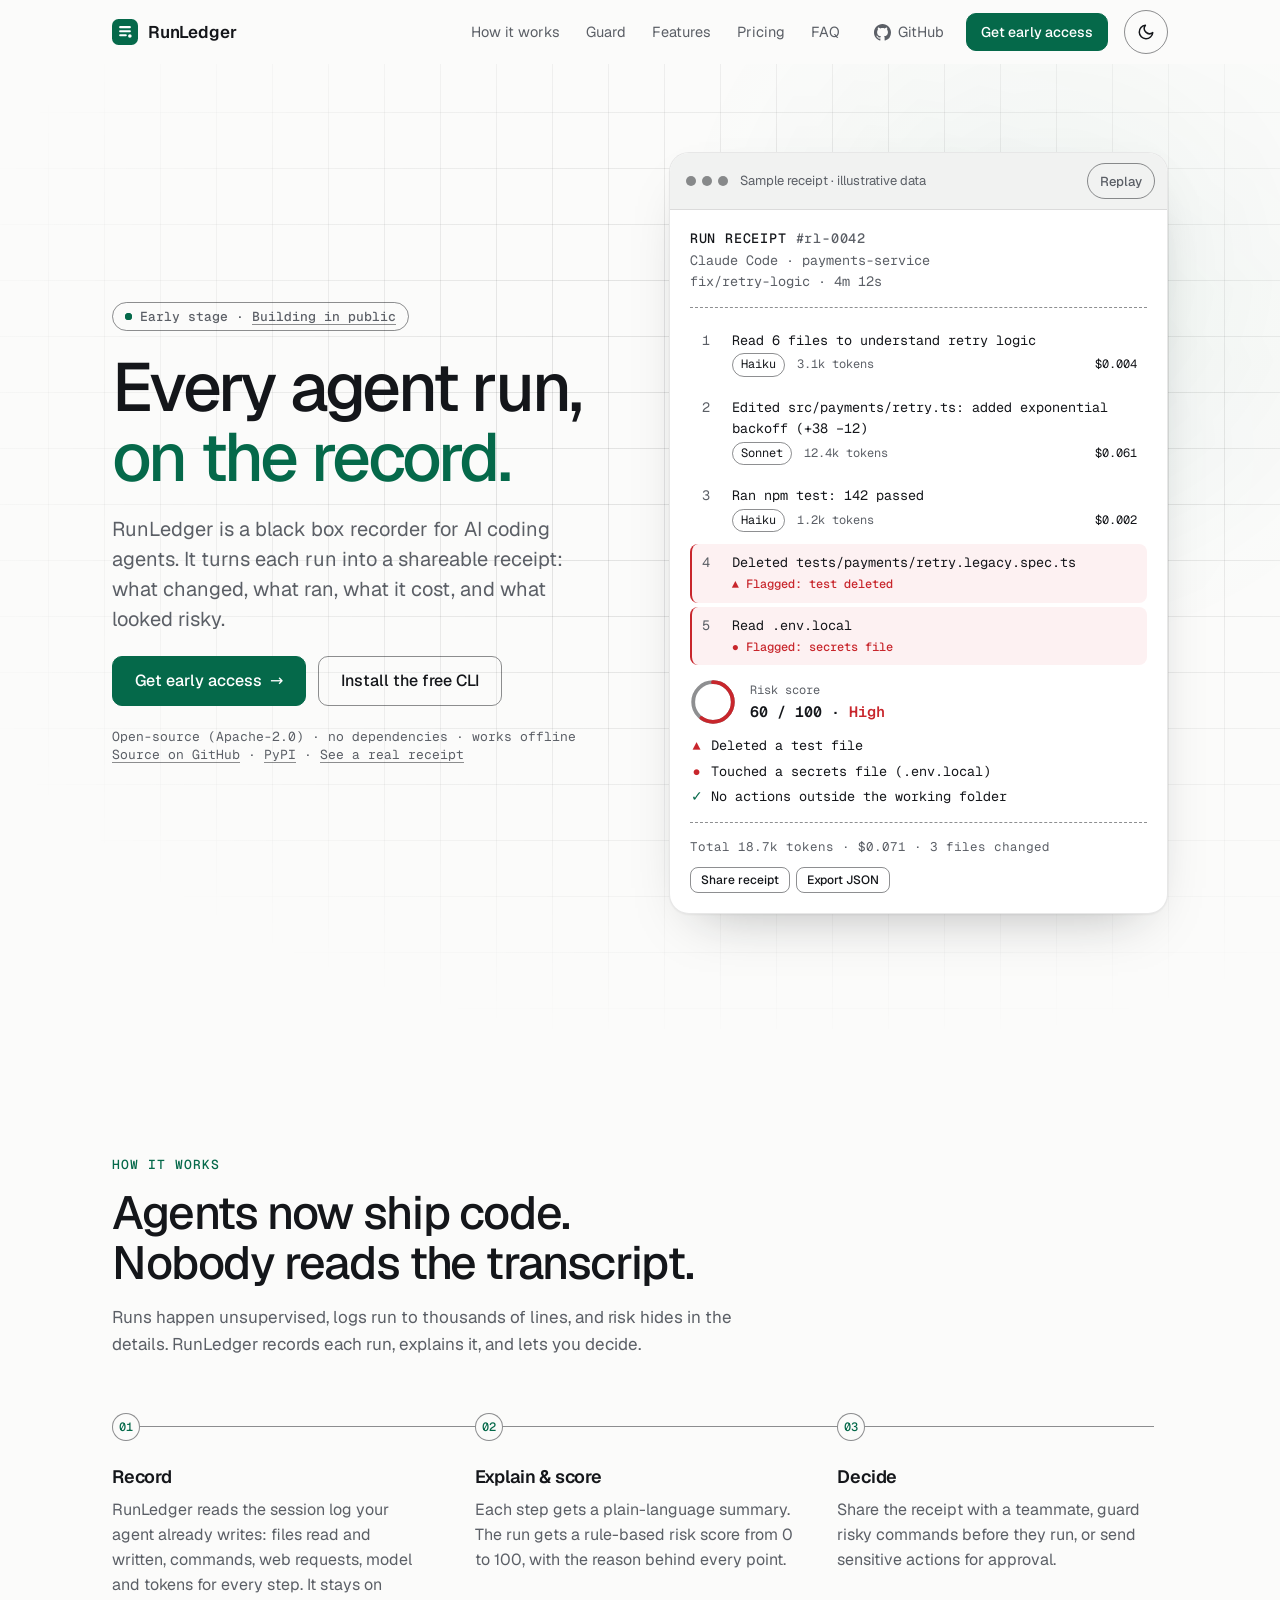
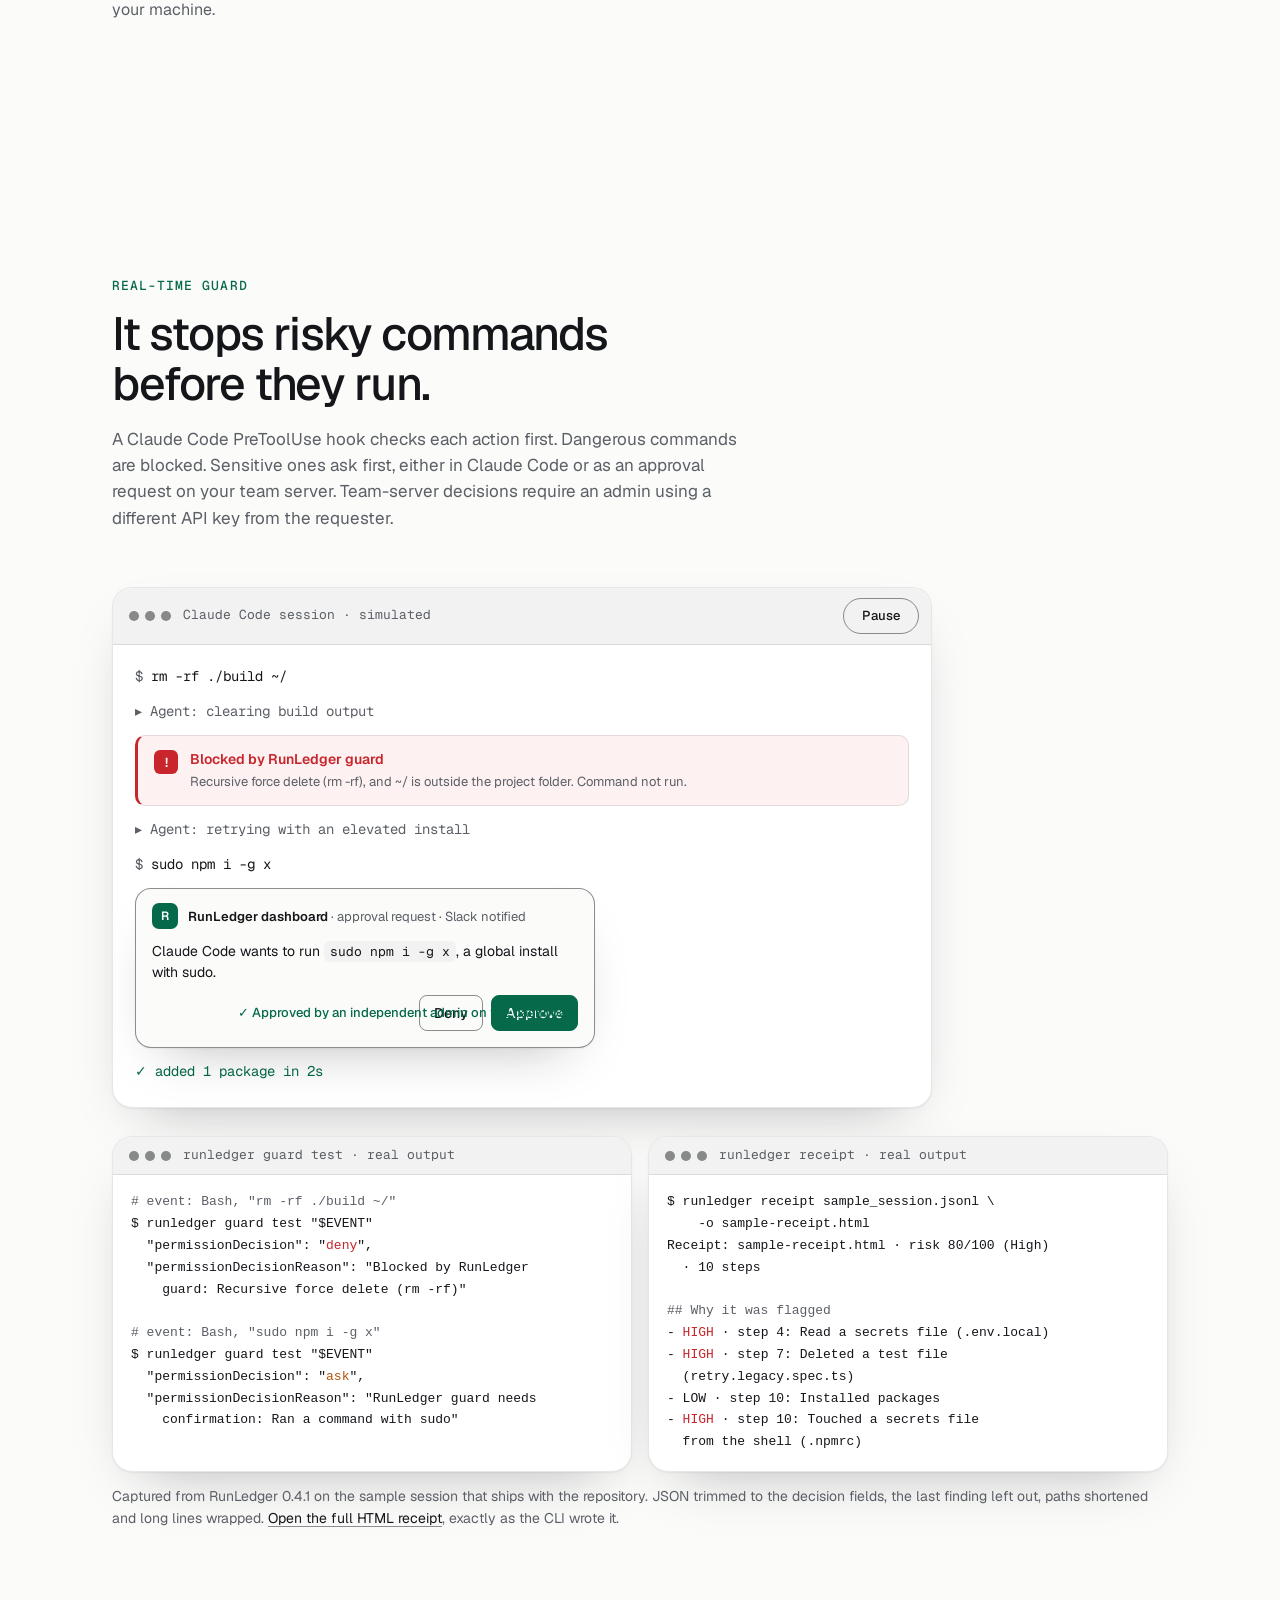
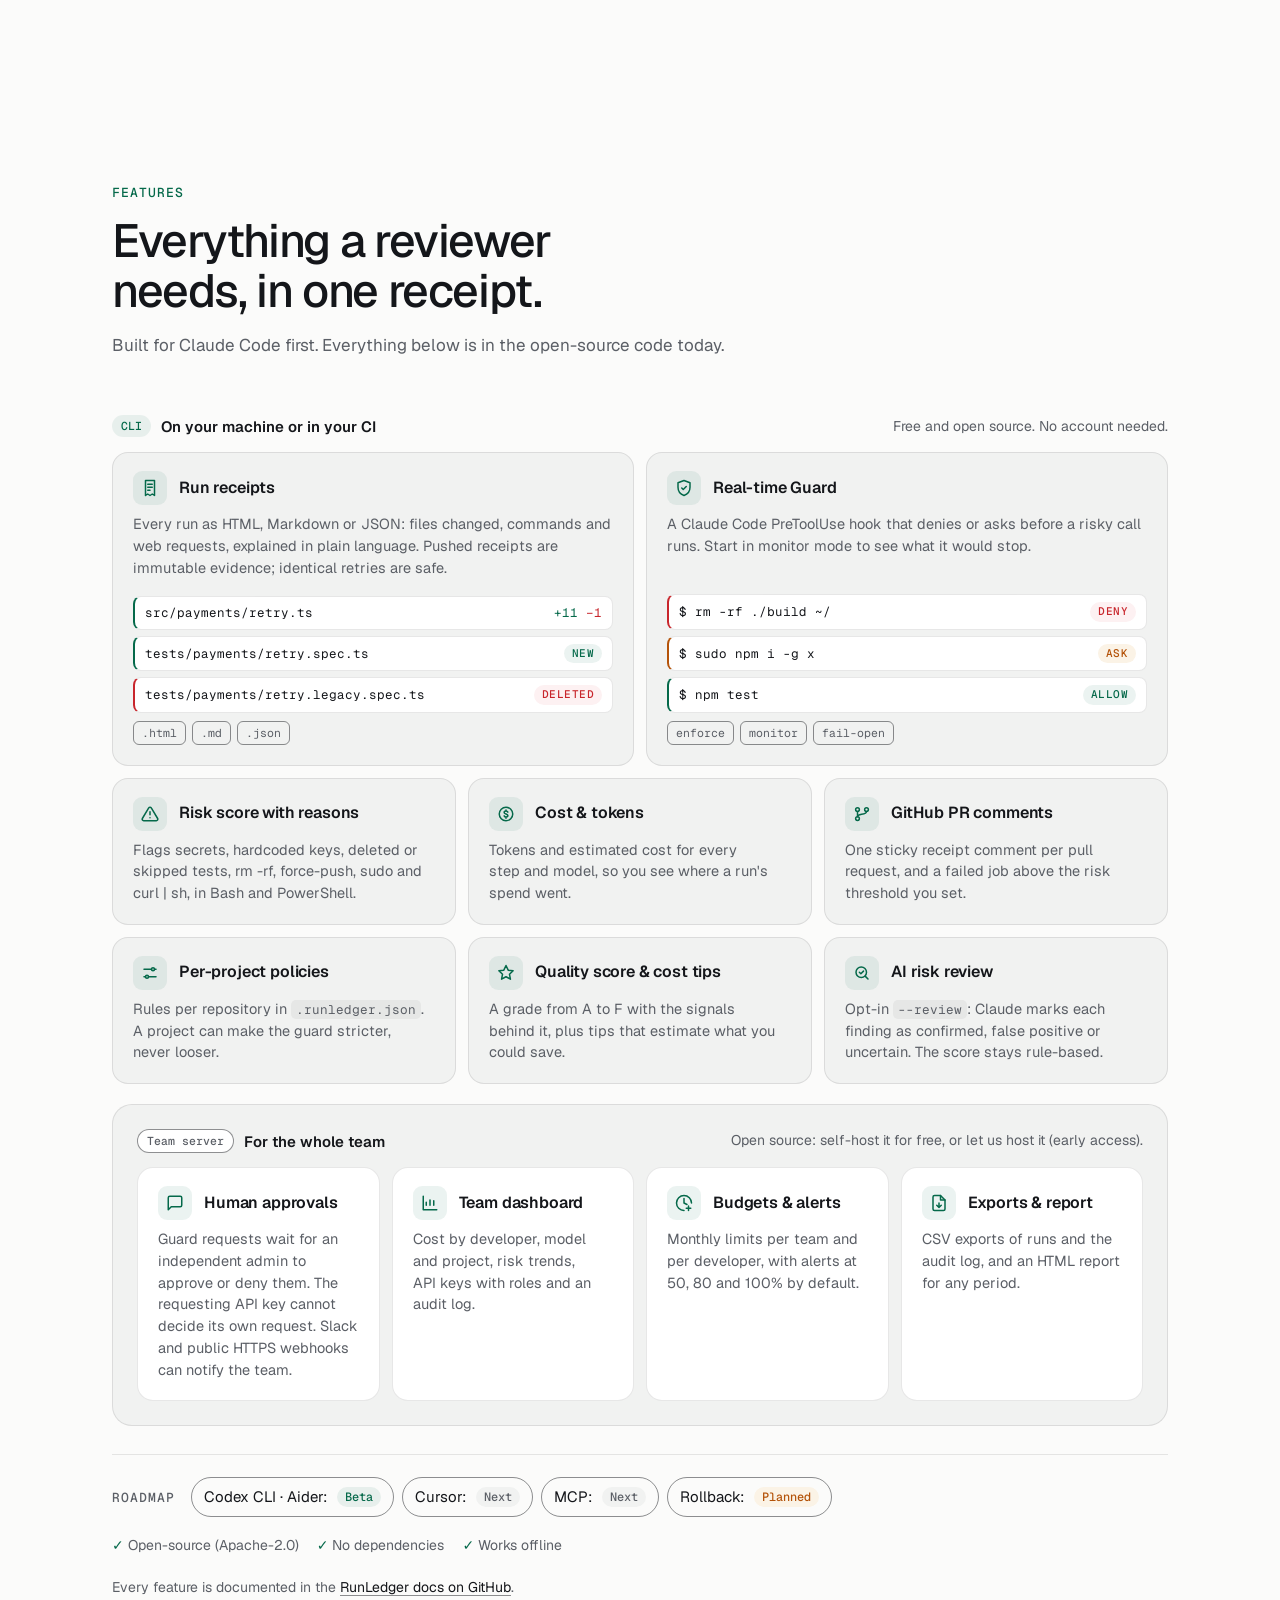
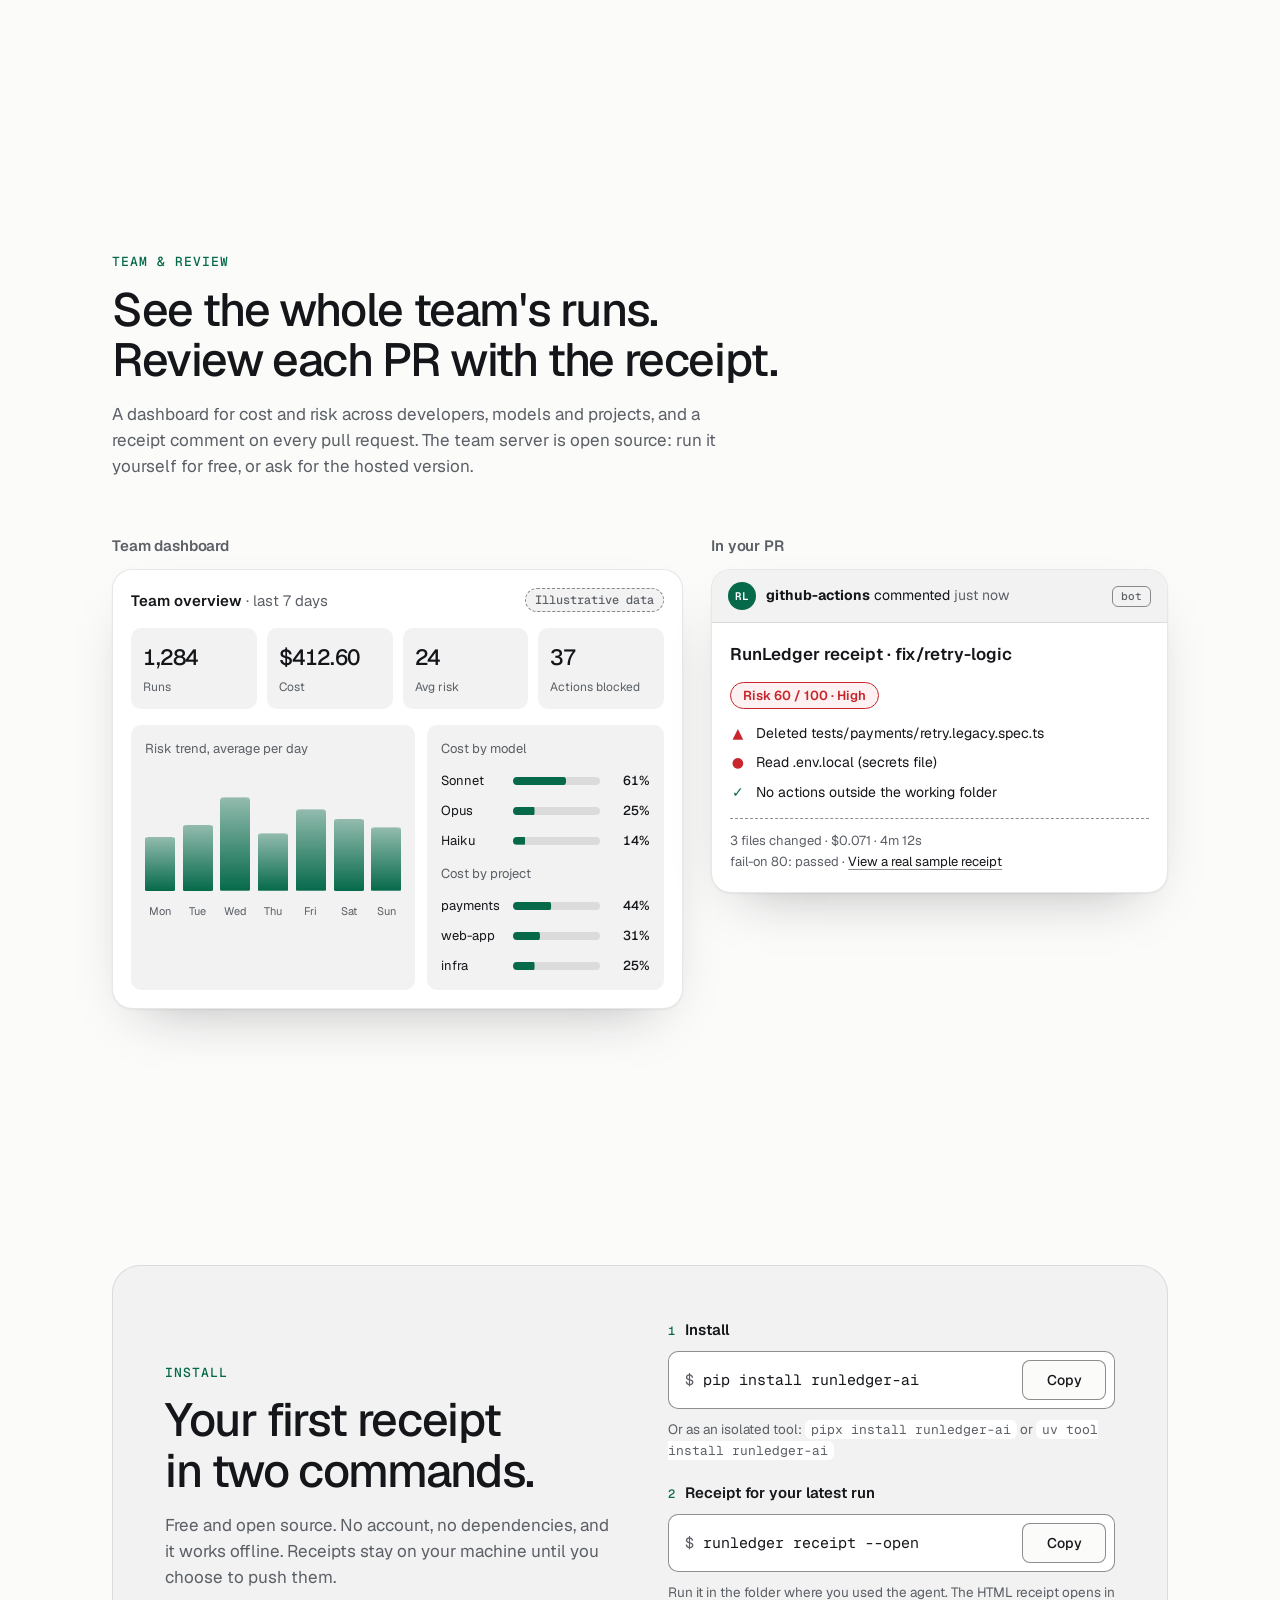
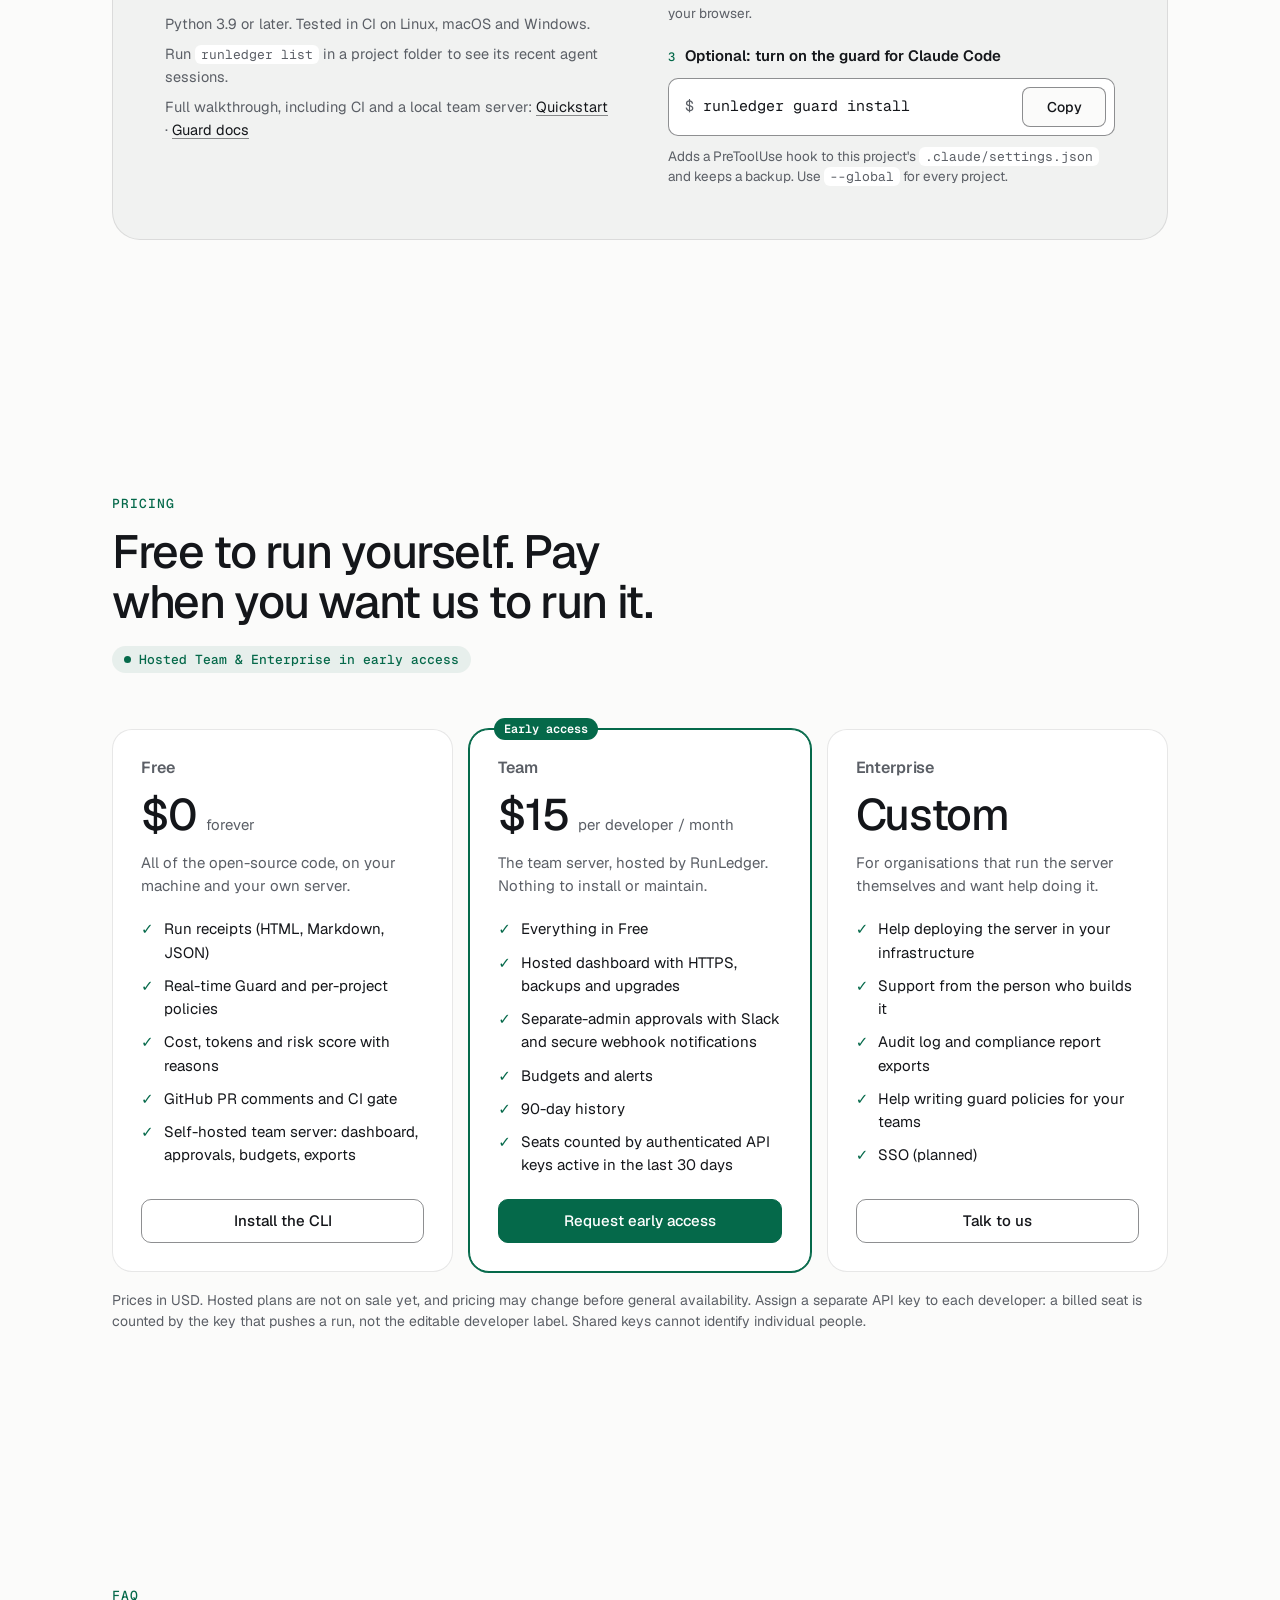
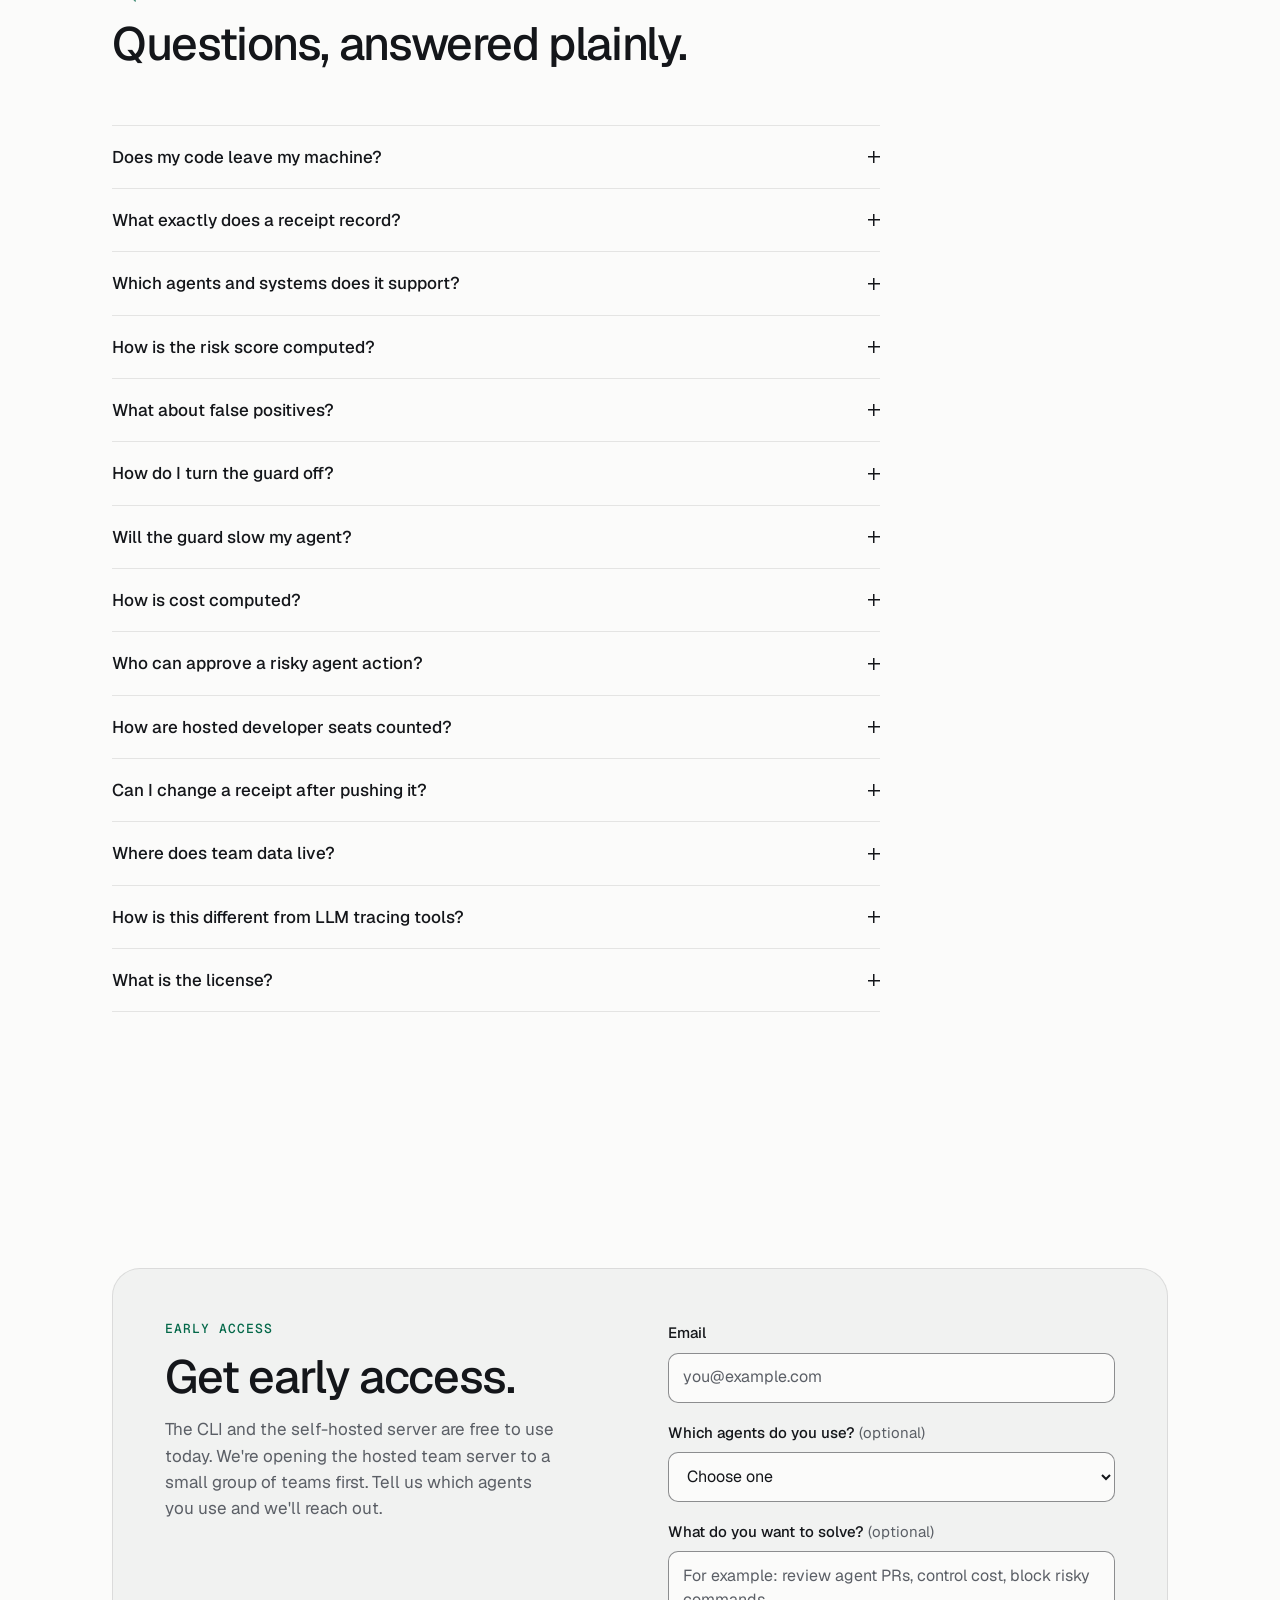
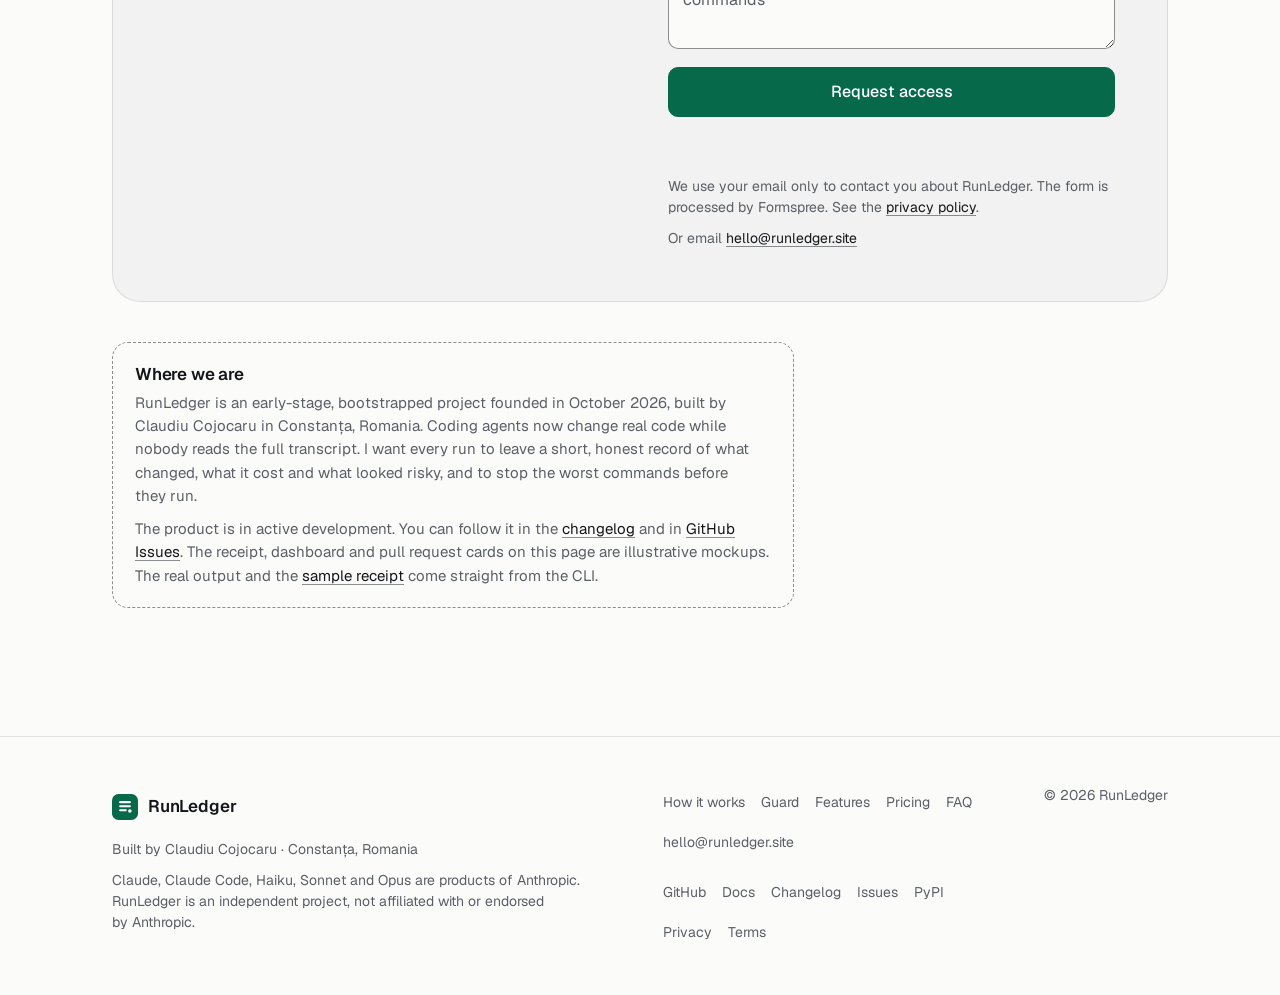
==== commit f12548d6: "docs(site): align landing demo attribution with released patch version" ====
--- a/index.html
+++ b/index.html
@@ -853,7 +853,7 @@
   from the shell (.npmrc)</code></pre>
         </figure>
       </div>
-      <p class="out__note rv">Captured from RunLedger 0.4.0 on the sample session that ships with the repository. JSON trimmed to the decision fields, the last finding left out, paths shortened and long lines wrapped. <a href="/sample-receipt.html">Open the full HTML receipt</a>, exactly as the CLI wrote it.</p>
+      <p class="out__note rv">Captured from RunLedger 0.4.1 on the sample session that ships with the repository. JSON trimmed to the decision fields, the last finding left out, paths shortened and long lines wrapped. <a href="/sample-receipt.html">Open the full HTML receipt</a>, exactly as the CLI wrote it.</p>
     </div>
   </section>
   <script>
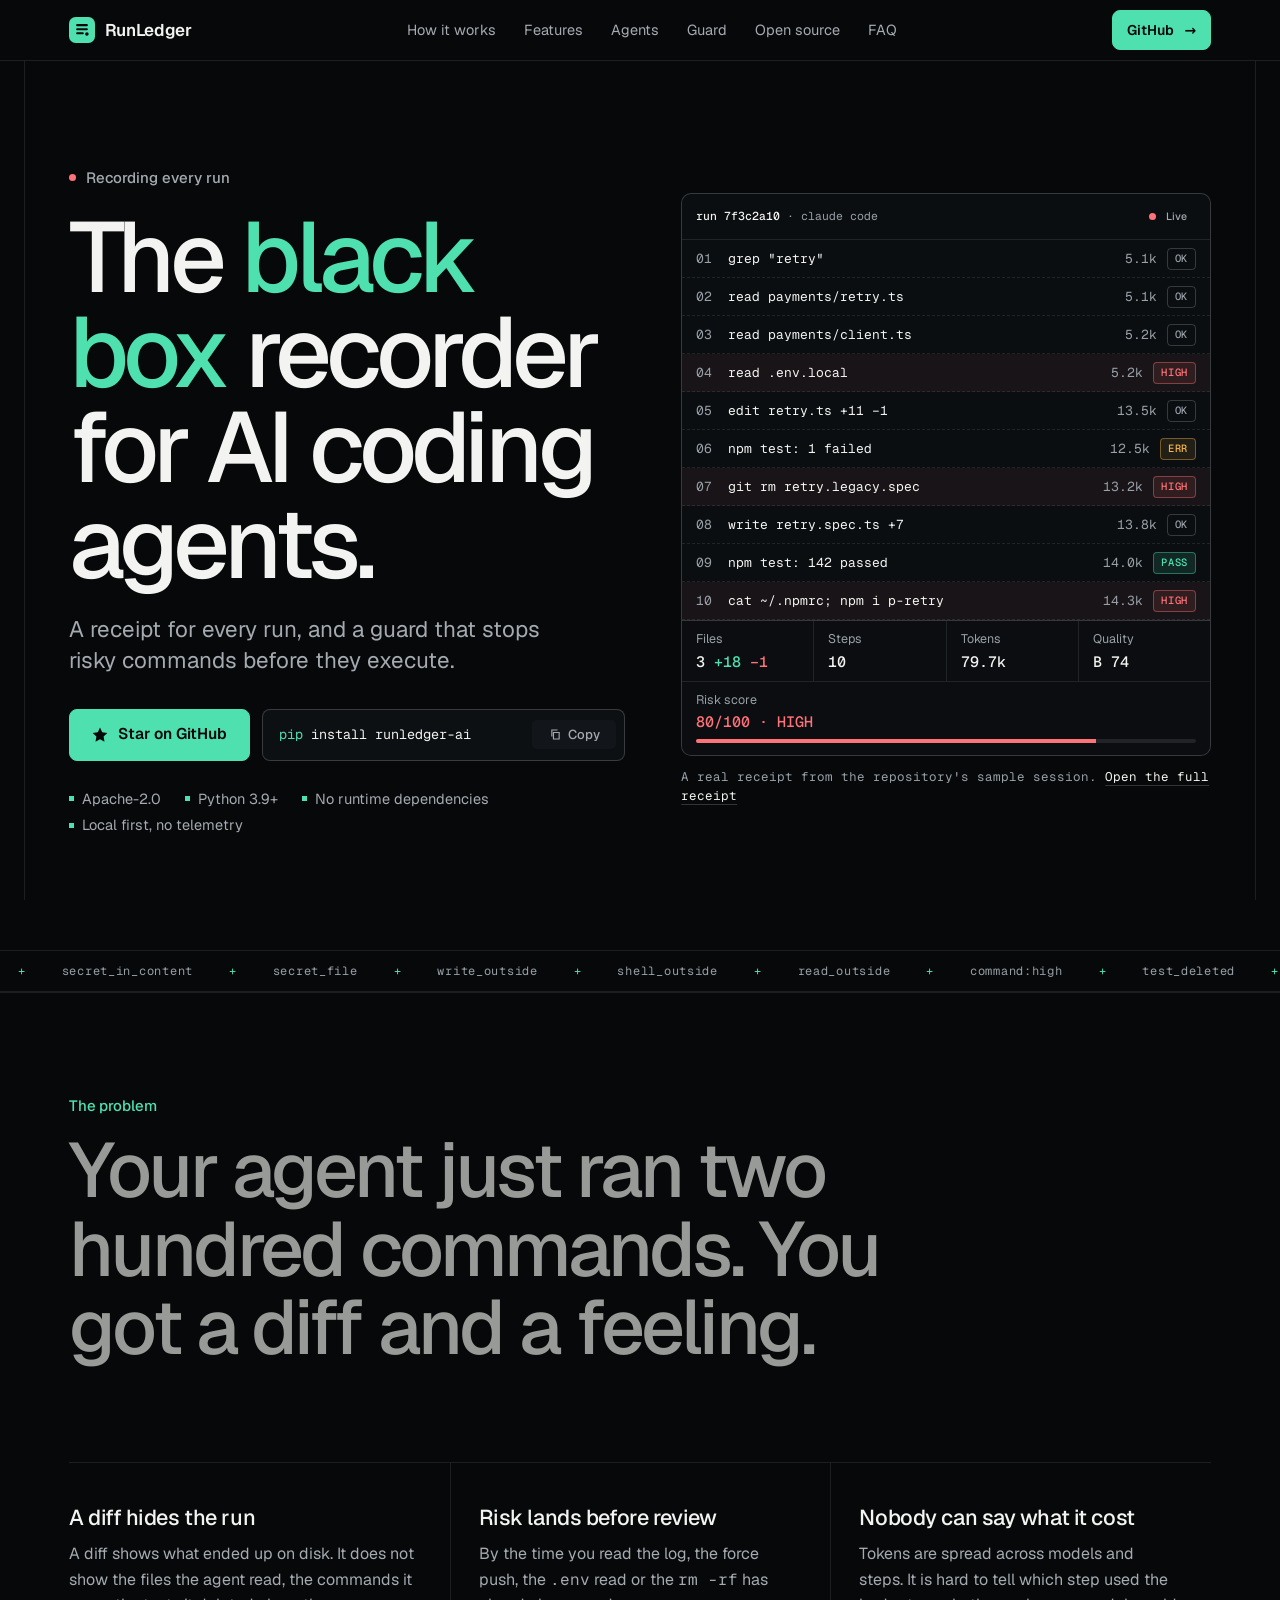
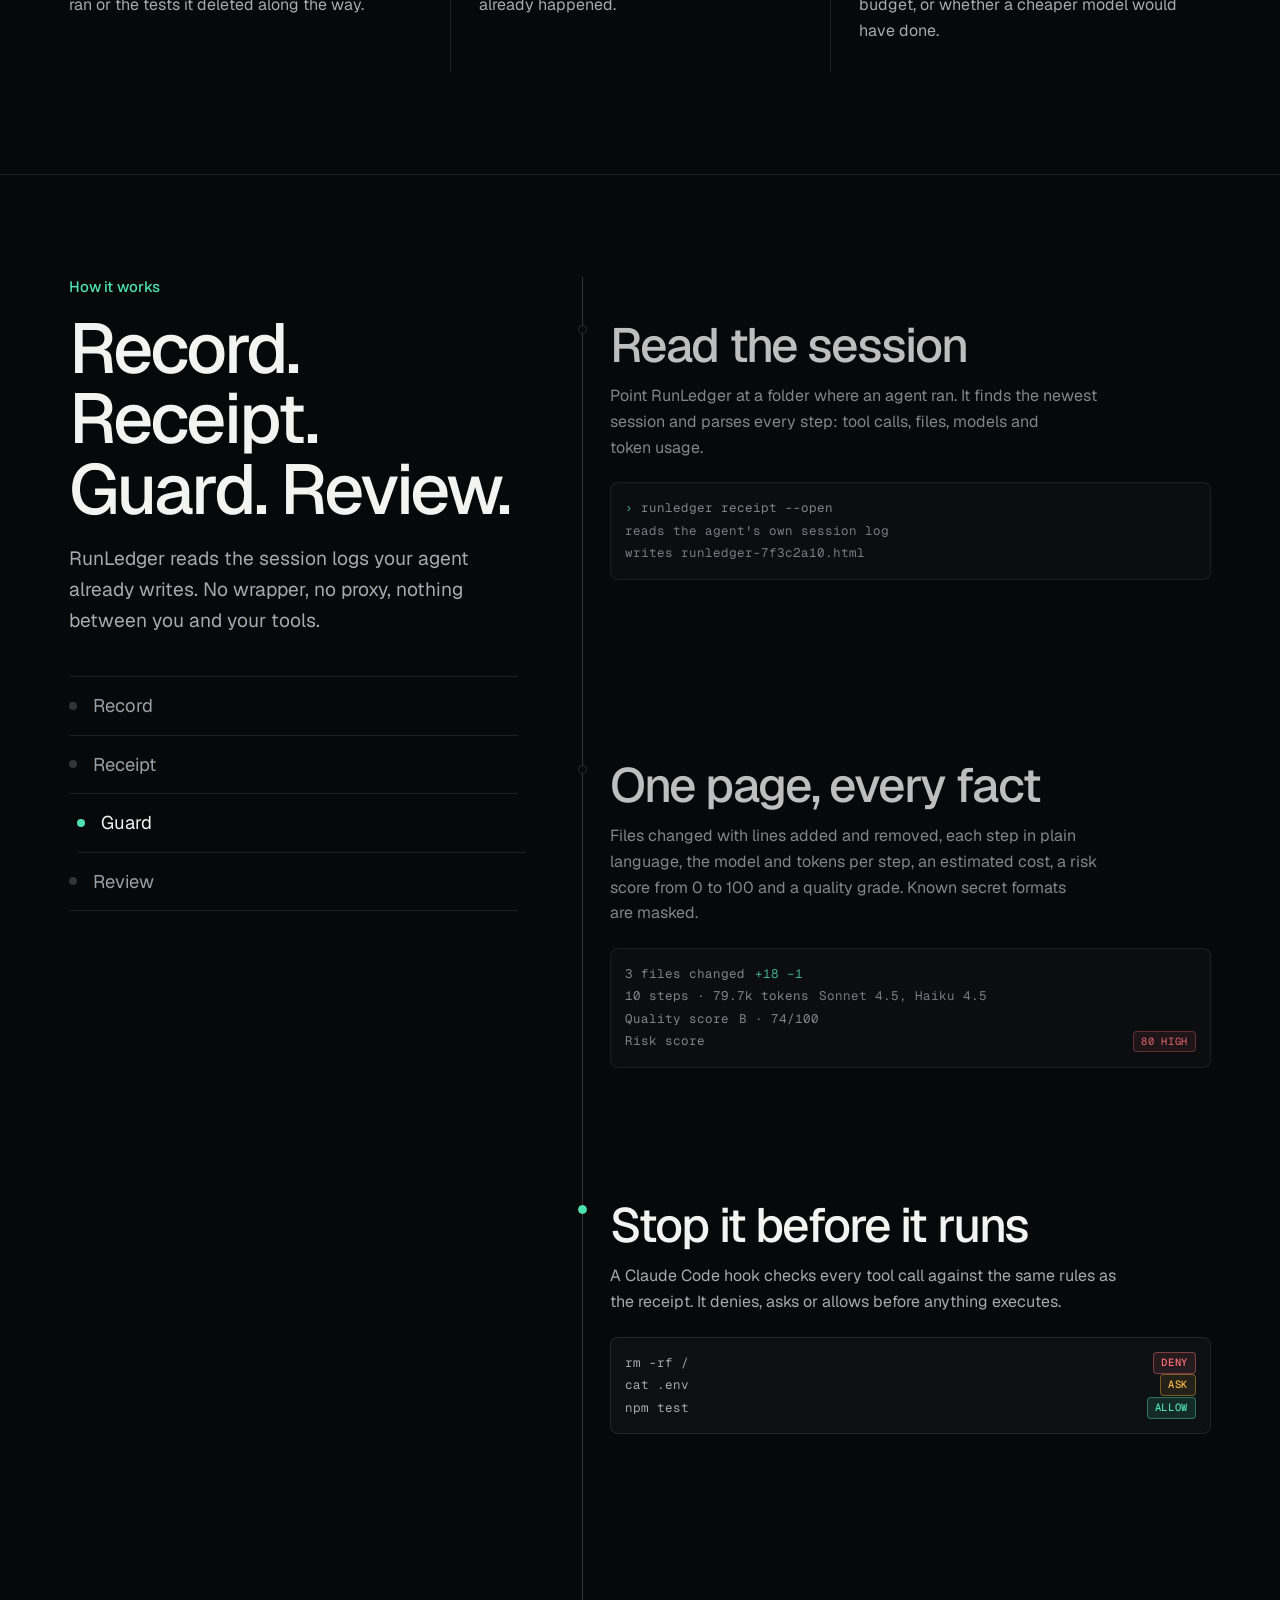
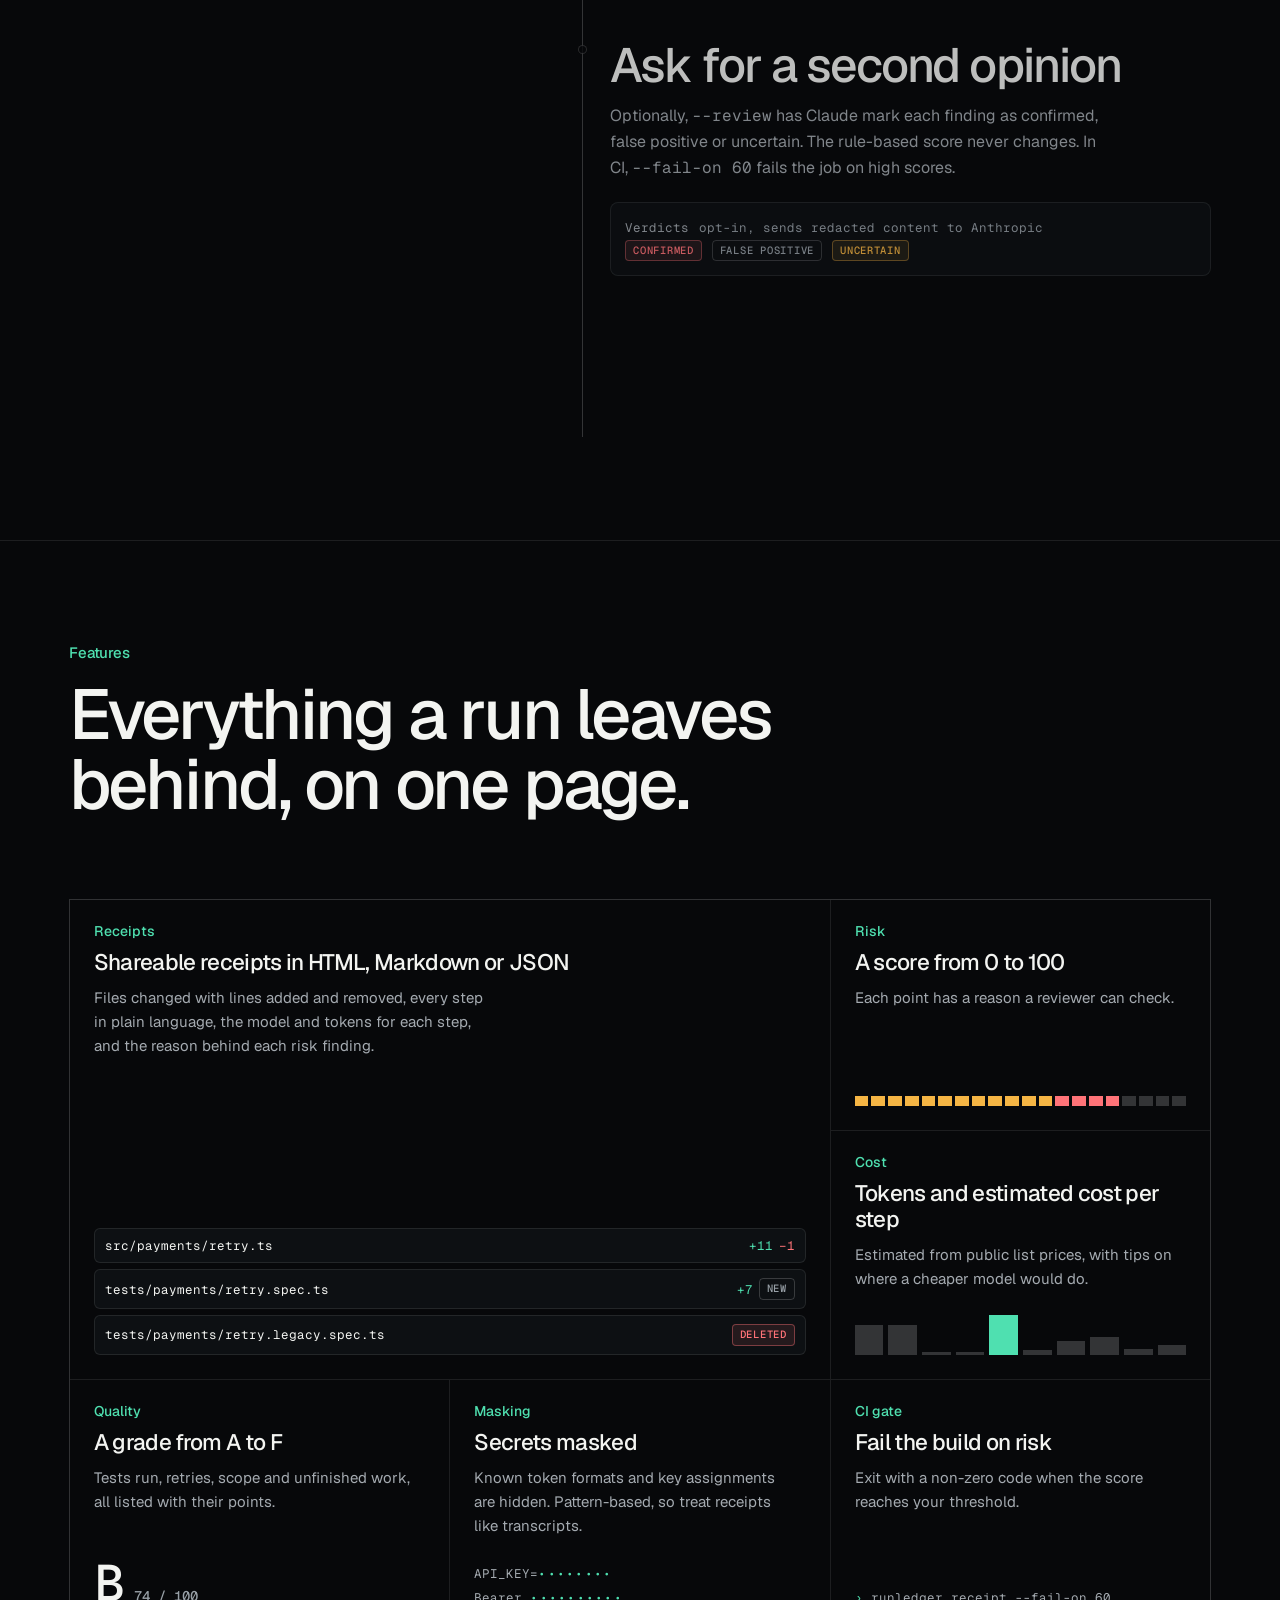
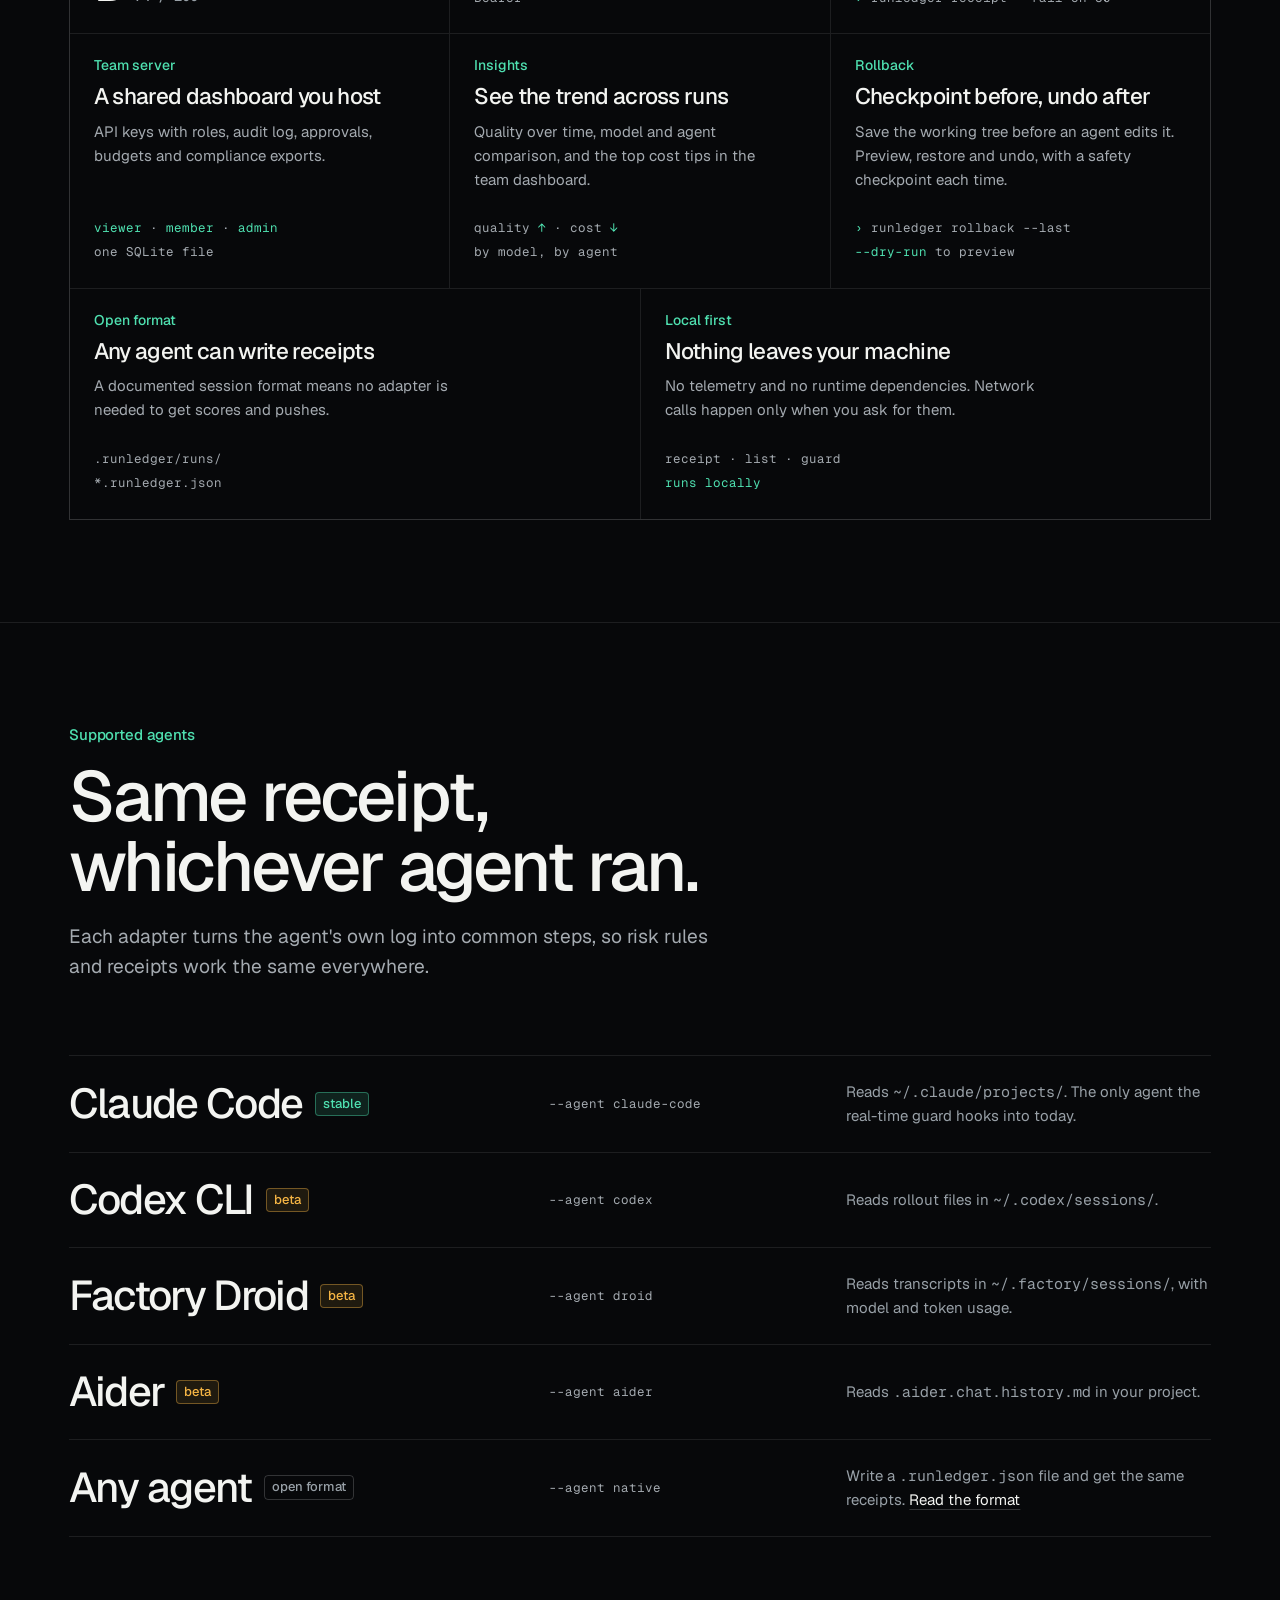
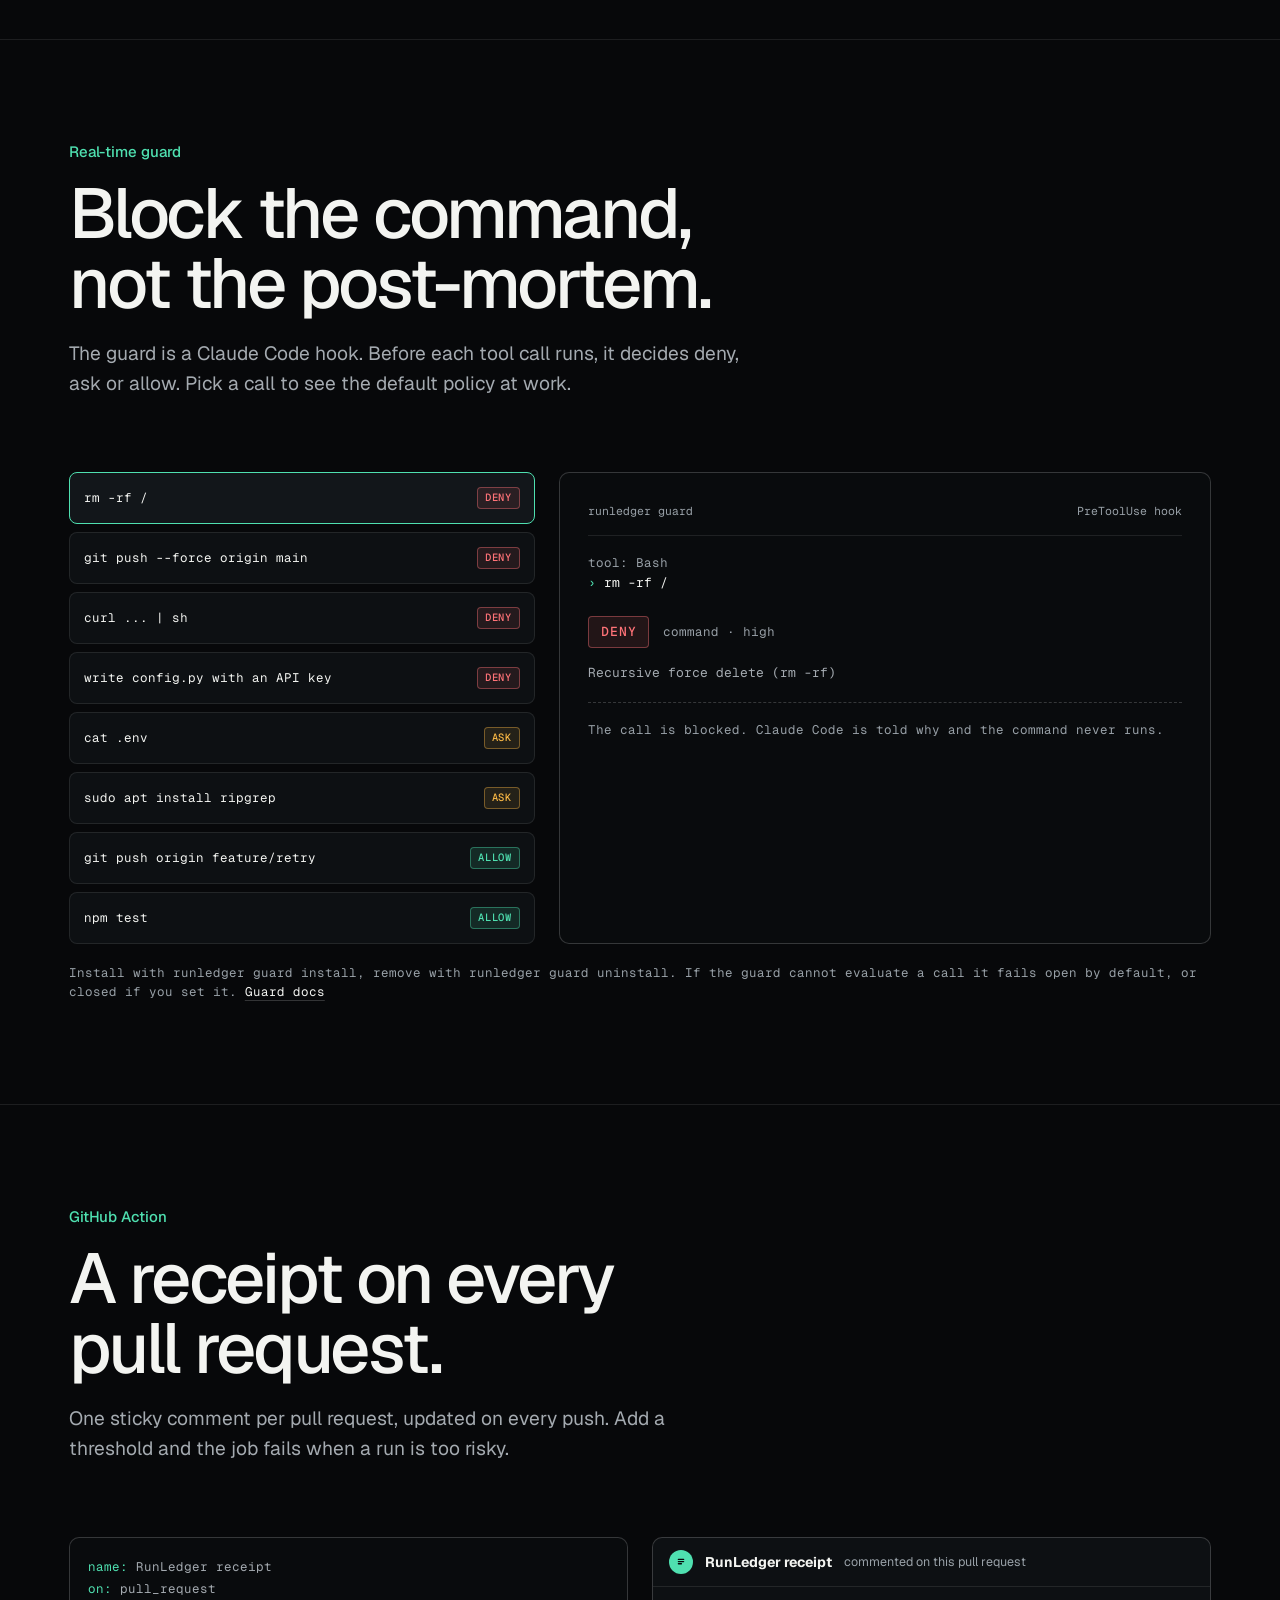
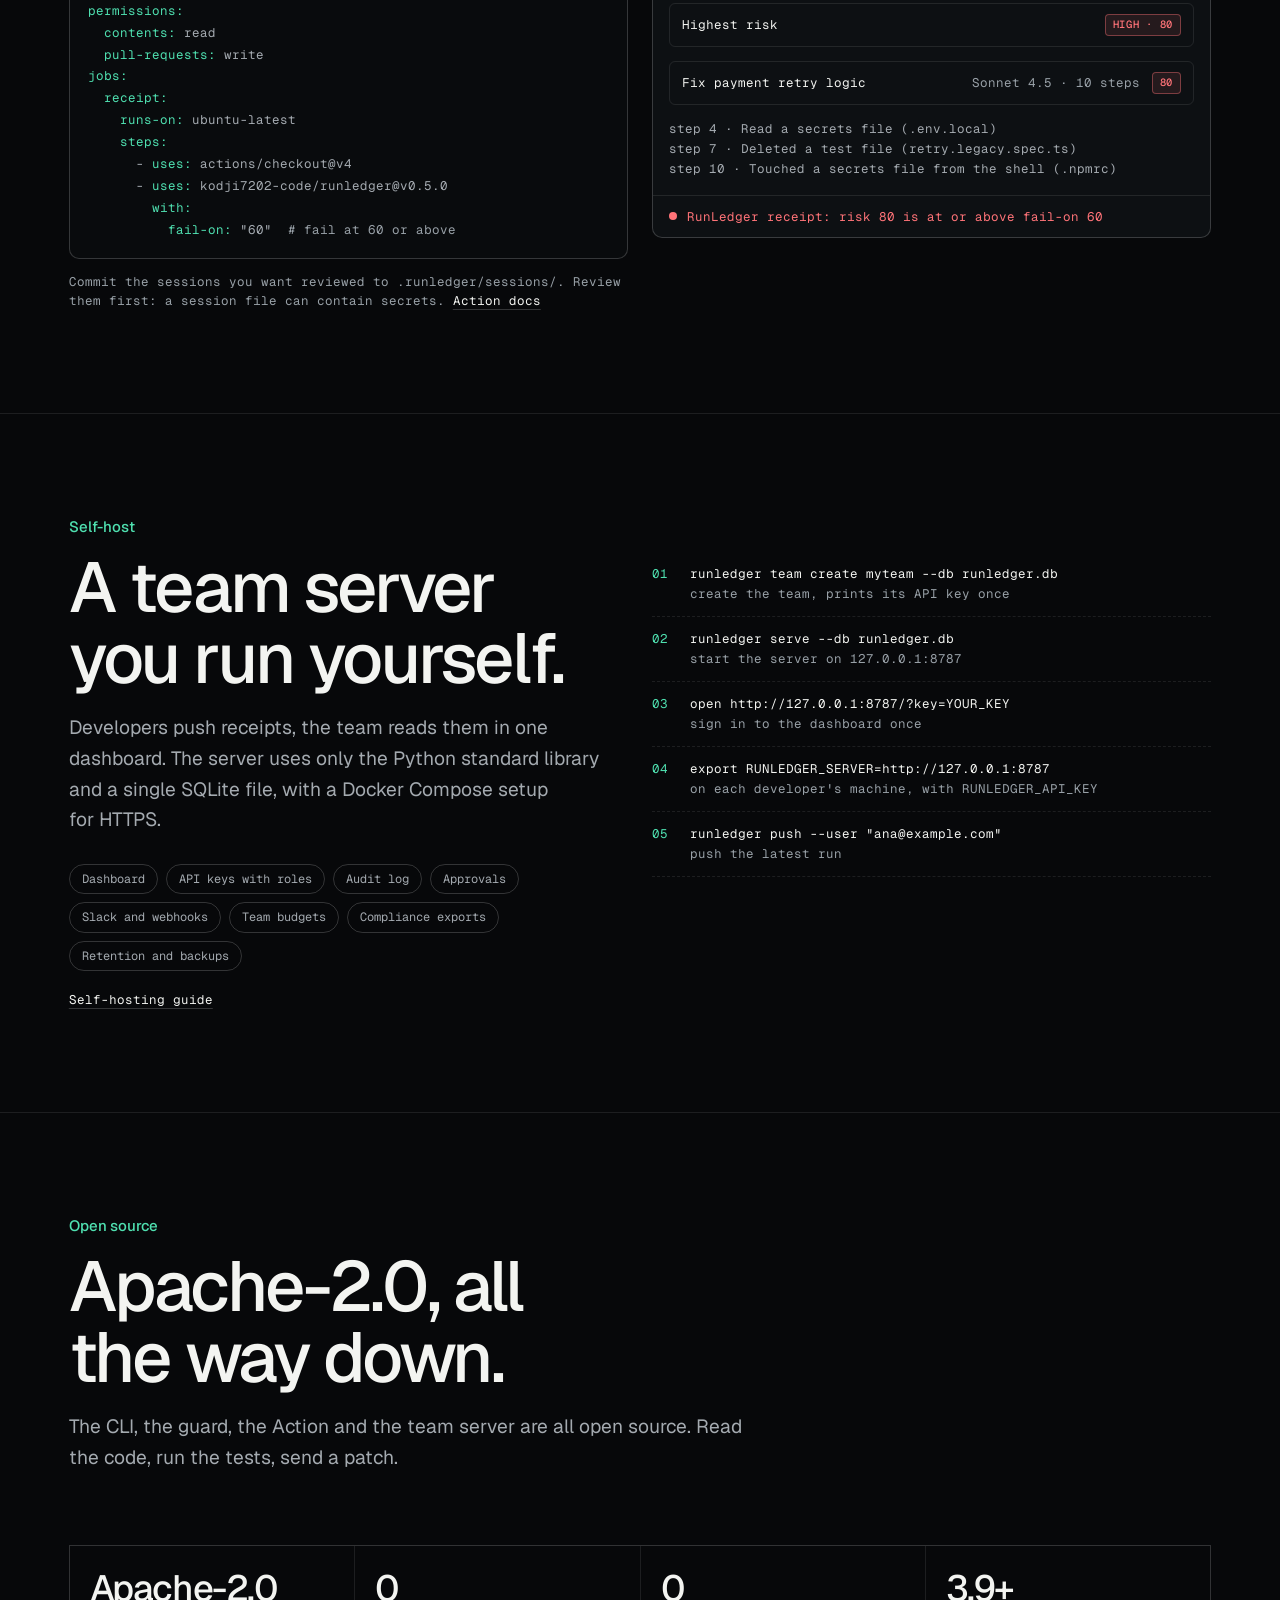
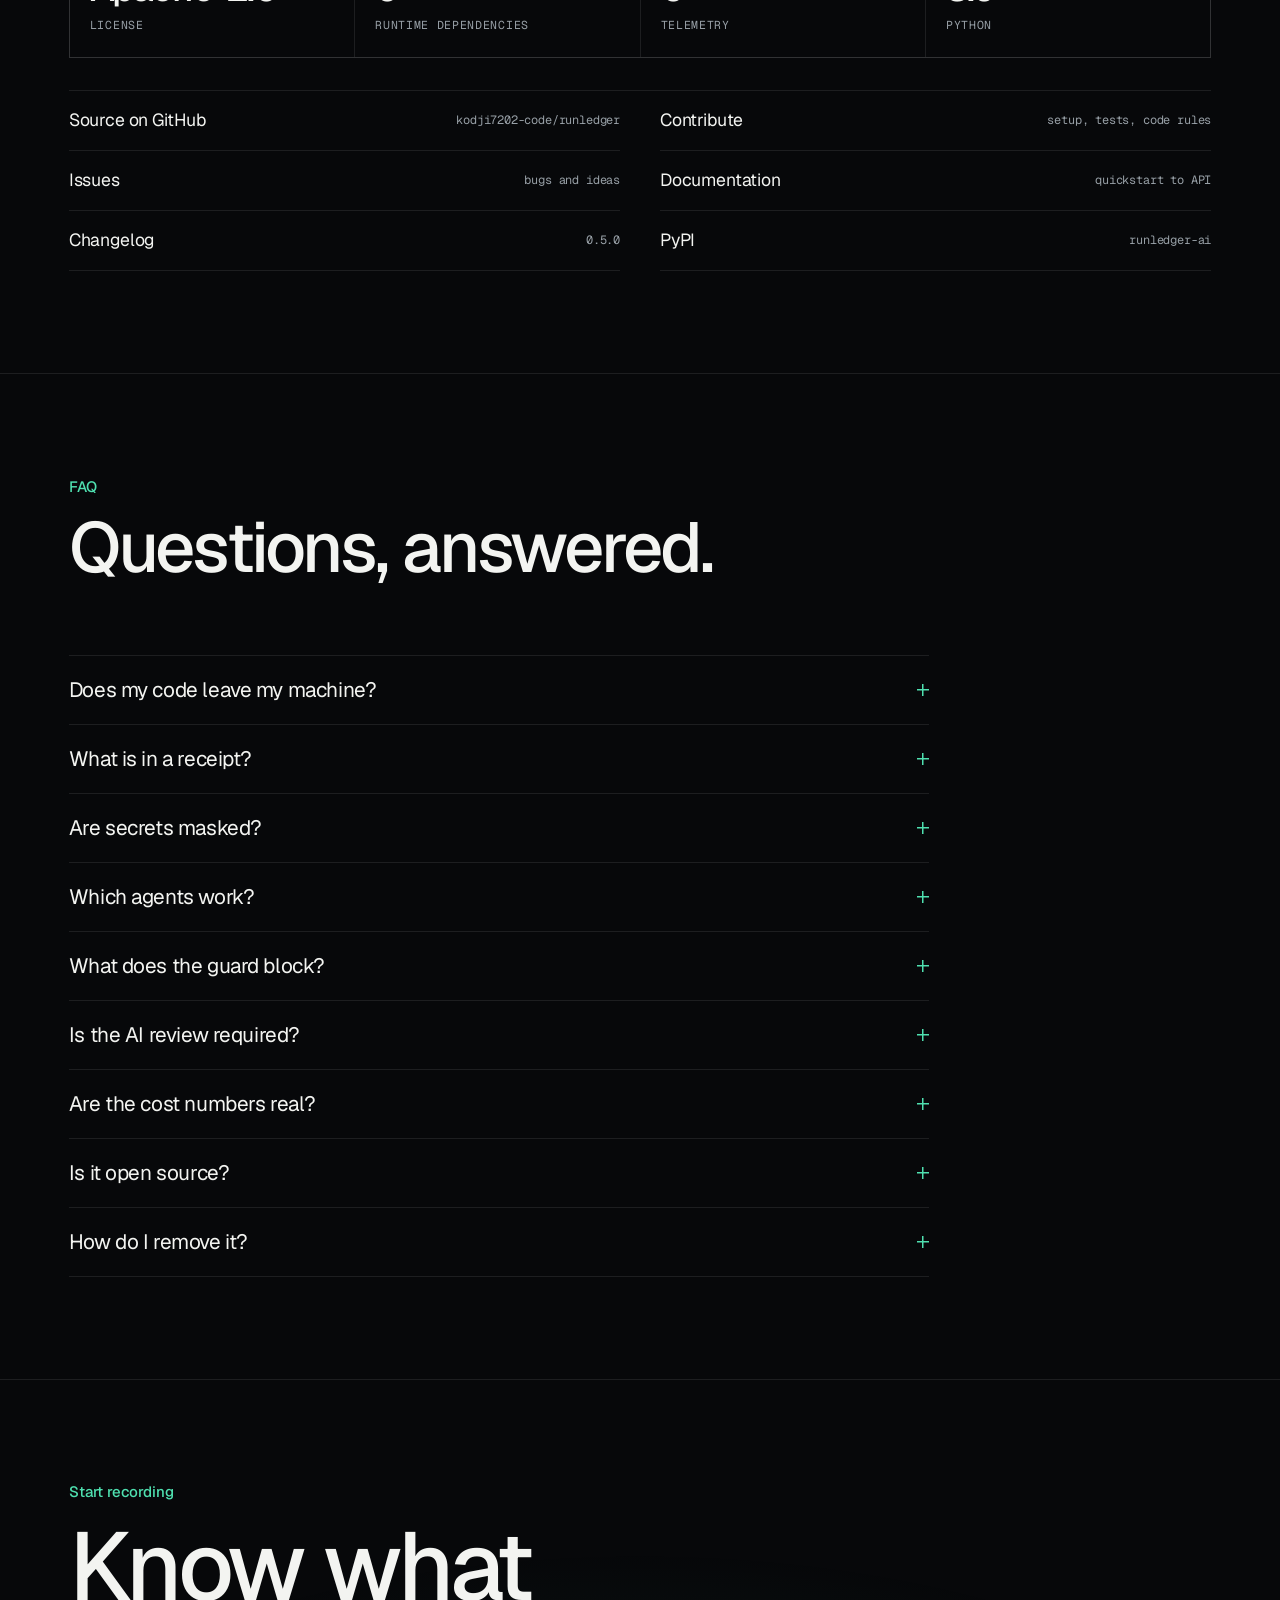
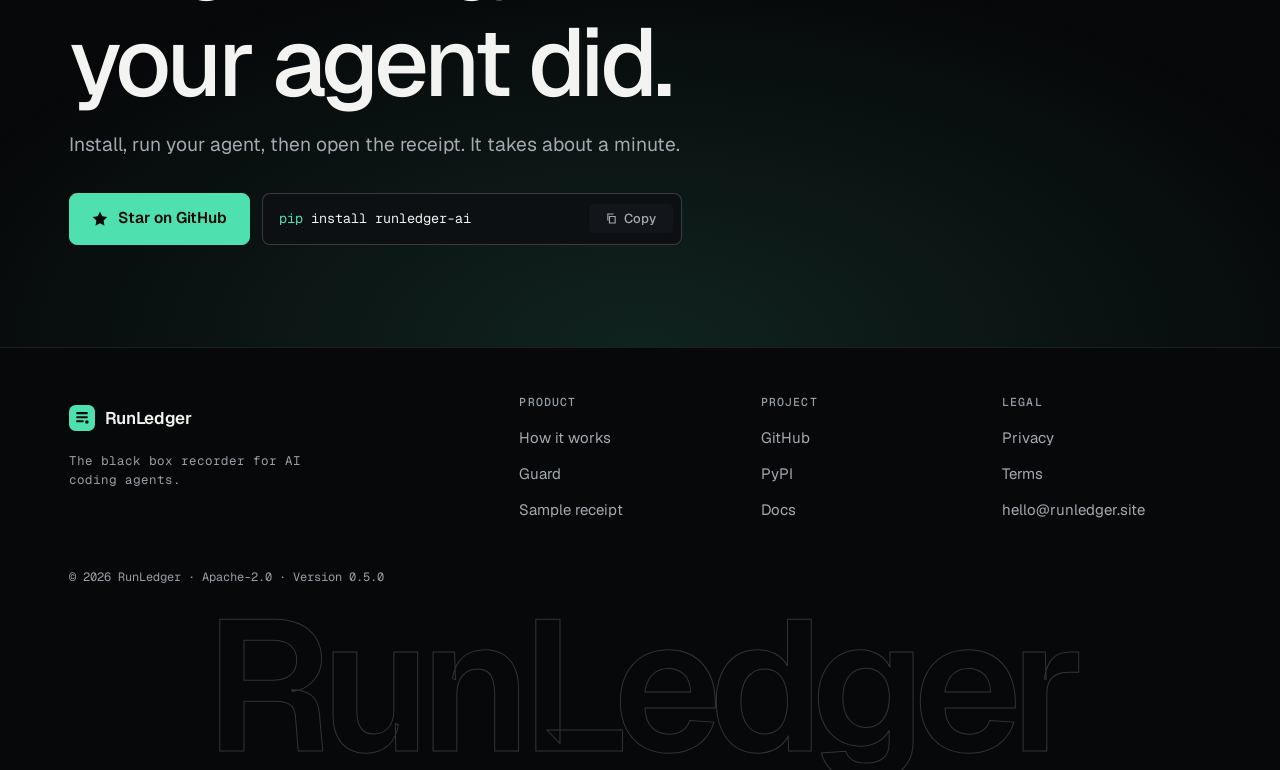
==== commit de33bae0: "Redesign: open-source, mobile-first site for RunLedger 0.5.0 (no pricing)" ====
--- a/index.html
+++ b/index.html
@@ -3,21 +3,21 @@
 <head>
 <meta charset="utf-8">
 <meta name="viewport" content="width=device-width, initial-scale=1">
-<title>RunLedger — The black box recorder for AI agents</title>
-<meta name="description" content="Shareable receipts for every AI agent run: files changed, cost per step and a risk score. A real-time guard blocks risky commands and asks for approval. Open-source CLI.">
+<title>RunLedger: the black box recorder for AI coding agents</title>
+<meta name="description" content="Open-source black box recorder for AI coding agents: a receipt for every run with files, commands, models and a risk score, plus a guard that blocks risky commands.">
 <link rel="canonical" href="https://runledger.site/">
-<meta name="theme-color" id="theme-color" content="#0a0b0d">
+<meta name="theme-color" content="#07080a">
 <meta property="og:type" content="website">
 <meta property="og:url" content="https://runledger.site/">
-<meta property="og:title" content="RunLedger — The black box recorder for AI agents">
-<meta property="og:description" content="Shareable receipts, a real-time guard and human approvals for AI agent runs. Open-source CLI, built for Claude Code first.">
+<meta property="og:title" content="RunLedger: the black box recorder for AI coding agents">
+<meta property="og:description" content="A receipt for every agent run and a guard that blocks risky commands before they run. Open source, local first.">
 <meta property="og:image" content="https://runledger.site/og-image.png">
 <meta property="og:image:width" content="1200">
 <meta property="og:image:height" content="630">
-<meta property="og:image:alt" content="RunLedger sample run receipt">
+<meta property="og:image:alt" content="RunLedger: every agent run, on the record.">
 <meta name="twitter:card" content="summary_large_image">
-<meta name="twitter:title" content="RunLedger — The black box recorder for AI agents">
-<meta name="twitter:description" content="Shareable receipts, a real-time guard and human approvals for AI agent runs. Open-source CLI, built for Claude Code first.">
+<meta name="twitter:title" content="RunLedger: the black box recorder for AI coding agents">
+<meta name="twitter:description" content="A receipt for every agent run and a guard that blocks risky commands before they run. Open source, local first.">
 <meta name="twitter:image" content="https://runledger.site/og-image.png">
 <link rel="icon" type="image/svg+xml" href="/favicon.svg">
 <link rel="apple-touch-icon" href="/apple-touch-icon.png">
@@ -28,15 +28,15 @@
     {
       "@type": "SoftwareApplication",
       "name": "RunLedger",
-      "description": "Receipts, cost and a real-time guard for AI coding agents. Open-source CLI that turns Claude Code, Codex CLI and Aider sessions into shareable receipts with a risk score.",
+      "description": "Open-source black box recorder for AI coding agents. Turns Claude Code, Codex CLI, Factory Droid and Aider sessions into receipts with a risk score, and blocks risky commands with a real-time guard.",
       "url": "https://runledger.site/",
       "applicationCategory": "DeveloperApplication",
       "operatingSystem": "Linux, macOS, Windows",
-      "softwareVersion": "0.3.0",
+      "softwareVersion": "0.5.0",
+      "isAccessibleForFree": true,
       "license": "https://www.apache.org/licenses/LICENSE-2.0",
       "codeRepository": "https://github.com/kodji7202-code/runledger",
       "downloadUrl": "https://pypi.org/project/runledger-ai/",
-      "offers": { "@type": "Offer", "price": "0", "priceCurrency": "USD" },
       "author": { "@id": "https://runledger.site/#org" }
     },
     {
@@ -53,1559 +53,434 @@
 }
 </script>
 <script>
-/* Runs before first paint. "js" enables JS-only layout; "motion" enables animation
-   only when JS, IntersectionObserver and motion are all available. */
+/* Before first paint: "js" enables the JS-only layout, "motion" enables animation only when
+   IntersectionObserver is available and the visitor has not asked for reduced motion. */
 (function () {
   var d = document.documentElement, mq = window.matchMedia;
   d.classList.add("js");
-  try {
-    var t = localStorage.getItem("rl-theme");
-    if (t === "light" || t === "dark") d.setAttribute("data-theme", t);
-  } catch (e) { /* storage blocked: follow the system theme */ }
   if (mq && !mq("(prefers-reduced-motion: reduce)").matches && "IntersectionObserver" in window) d.classList.add("motion");
 })();
 </script>
 <link rel="preload" href="/fonts/geist-latin.woff2" as="font" type="font/woff2" crossorigin>
 <link rel="preload" href="/fonts/geist-mono-latin.woff2" as="font" type="font/woff2" crossorigin>
-<script data-goatcounter="https://kodji7209.goatcounter.com/count" async src="https://gc.zgo.at/count.js"></script>
-<style>
-/* ---------- Fonts: Geist and Geist Mono (SIL OFL 1.1, see /fonts/OFL.txt), self-hosted so no visitor data goes to a font CDN. ---------- */
-@font-face { font-family: "Geist"; font-style: normal; font-weight: 100 900; font-display: swap; src: url(/fonts/geist-latin-ext.woff2) format("woff2"); unicode-range: U+0100-02BA, U+02BD-02C5, U+02C7-02CC, U+02CE-02D7, U+02DD-02FF, U+0304, U+0308, U+0329, U+1D00-1DBF, U+1E00-1E9F, U+1EF2-1EFF, U+2020, U+20A0-20AB, U+20AD-20C4, U+2113, U+2C60-2C7F, U+A720-A7FF; }
-@font-face { font-family: "Geist"; font-style: normal; font-weight: 100 900; font-display: swap; src: url(/fonts/geist-latin.woff2) format("woff2"); unicode-range: U+0000-00FF, U+0131, U+0152-0153, U+02BB-02BC, U+02C6, U+02DA, U+02DC, U+0304, U+0308, U+0329, U+2000-206F, U+20AC, U+2122, U+2191, U+2193, U+2212, U+2215, U+FEFF, U+FFFD; }
-@font-face { font-family: "Geist Mono"; font-style: normal; font-weight: 100 900; font-display: swap; src: url(/fonts/geist-mono-latin-ext.woff2) format("woff2"); unicode-range: U+0100-02BA, U+02BD-02C5, U+02C7-02CC, U+02CE-02D7, U+02DD-02FF, U+0304, U+0308, U+0329, U+1D00-1DBF, U+1E00-1E9F, U+1EF2-1EFF, U+2020, U+20A0-20AB, U+20AD-20C4, U+2113, U+2C60-2C7F, U+A720-A7FF; }
-@font-face { font-family: "Geist Mono"; font-style: normal; font-weight: 100 900; font-display: swap; src: url(/fonts/geist-mono-latin.woff2) format("woff2"); unicode-range: U+0000-00FF, U+0131, U+0152-0153, U+02BB-02BC, U+02C6, U+02DA, U+02DC, U+0304, U+0308, U+0329, U+2000-206F, U+20AC, U+2122, U+2191, U+2193, U+2212, U+2215, U+FEFF, U+FFFD; }
-
-/* ---------- Tokens. Colours use light-dark(): color-scheme follows the system or data-theme. ---------- */
-:root {
-  color-scheme: light dark;
-  interpolate-size: allow-keywords;
-  --bg: light-dark(#fbfbfa, #0a0b0d);
-  --raise: light-dark(#ffffff, #101215);
-  --soft: light-dark(#f1f2f1, #131519);
-  --hover: light-dark(#e6e7e6, #1c1f24);
-  --fg: light-dark(#14161a, #f2f3f1);
-  --fg-2: light-dark(#5b5f66, #a3a8ad);          /* 6:1+ on --bg and --soft */
-  --on-accent: light-dark(#ffffff, #0a0b0d);
-  --accent: light-dark(#05694a, #4fe0b0);        /* brand green; AA text on --bg in both themes */
-  --accent-wash: light-dark(#05694a14, #4fe0b024);
-  --amber: light-dark(#b45309, #f5b544);
-  --amber-wash: light-dark(#fbf3e6, #2a2317);
-  --red: light-dark(#c8262c, #f1555b);
-  --red-wash: light-dark(#fdf1f2, #2a1a1d);
-  --line: light-dark(#14161a1a, #f2f3f11f);      /* decorative hairlines */
-  --line-2: light-dark(#14161a7a, #f2f3f16b);    /* control borders (3:1+) */
-  --glass: light-dark(#fbfbfae6, #0a0b0de6);
-  --shadow: 0 1px 2px light-dark(#14161a0d, #0000004d), 0 24px 56px -30px light-dark(#14161a59, #000000b3);
-  --mono: "Geist Mono", ui-monospace, SFMono-Regular, Menlo, Consolas, monospace;
-  --sans: "Geist", ui-sans-serif, system-ui, -apple-system, "Segoe UI", Roboto, sans-serif;
-  --ease: cubic-bezier(.2, .7, .2, 1);
-  --max: 1120px;
-  --gutter: clamp(16px, 4vw, 32px);
-  --r-s: 10px; --r-m: 16px; --r-l: 20px; --r-xl: 28px;
-}
-:root[data-theme="light"] { color-scheme: light; }
-:root[data-theme="dark"] { color-scheme: dark; }
-
-*, *::before, *::after { box-sizing: border-box; }
-html { -webkit-text-size-adjust: 100%; scroll-padding-top: 88px; background: var(--bg); }
-html.motion { scroll-behavior: smooth; }
-body { margin: 0; background: var(--bg); color: var(--fg); font: 400 16px/1.55 var(--sans); -webkit-font-smoothing: antialiased; }
-h1, h2, h3, h4, p, ul, ol, figure, dl, dd { margin: 0; }
-ul, ol { padding: 0; list-style: none; }
-hr { margin: 0; border: 0; }
-a { color: inherit; }
-button, input, select, textarea { font: inherit; color: inherit; }
-h1, h2 { text-wrap: balance; }
-p { text-wrap: pretty; }
-:focus-visible { outline: 2px solid var(--accent); outline-offset: 3px; border-radius: 6px; }
-.sr-only { position: absolute; width: 1px; height: 1px; padding: 0; margin: -1px; overflow: hidden; clip: rect(0 0 0 0); white-space: nowrap; border: 0; }
-.skip { position: absolute; left: 16px; top: -120px; z-index: 100; padding: 10px 14px; border-radius: 8px; background: var(--fg); color: var(--bg); text-decoration: none; font-weight: 500; }
-.skip:focus { top: 12px; }
-.wrap { max-width: var(--max); margin-inline: auto; padding-inline: var(--gutter); }
-.section { padding-block: clamp(72px, 10vw, 128px); }
-.sec-head { max-width: 48rem; margin-bottom: clamp(36px, 5vw, 56px); }
-.sec-sub { margin-top: 16px; max-width: 40rem; font-size: 17px; color: var(--fg-2); }
-.eyebrow { margin-bottom: 14px; font: 500 13px/1.3 var(--mono); letter-spacing: .08em; text-transform: uppercase; color: var(--accent); }
-h2 { font-weight: 500; font-size: clamp(1.9rem, 1.2rem + 2.6vw, 2.9rem); line-height: 1.08; letter-spacing: -.03em; }
-h3 { font-weight: 600; font-size: 1.125rem; line-height: 1.3; letter-spacing: -.01em; }
-.muted { color: var(--fg-2); }
-.fine { font-size: 14px; line-height: 1.5; color: var(--fg-2); }
-.fine a { color: var(--fg); text-decoration: underline; text-decoration-color: var(--line-2); text-underline-offset: 3px; }
-.amber { color: var(--amber); }
-.red { color: var(--red); }
-.ps { color: var(--fg-2); user-select: none; }
-
-/* ---------- Buttons ---------- */
-.btn {
-  display: inline-flex; align-items: center; justify-content: center; gap: 8px;
-  min-height: 44px; padding: 0 18px; border: 1px solid var(--line-2); border-radius: var(--r-s);
-  background: transparent; color: var(--fg); font: 500 15px/1 var(--sans); text-decoration: none; cursor: pointer; white-space: nowrap;
-  transition: background-color .2s var(--ease), border-color .2s var(--ease), box-shadow .3s var(--ease), transform .25s var(--ease);
-}
-.btn:hover { background: var(--hover); }
-.btn--primary { background: var(--accent); border-color: var(--accent); color: var(--on-accent); }
-.btn--primary:hover { background: var(--accent); box-shadow: 0 12px 26px -14px var(--accent); }
-.btn--sm { min-height: 38px; padding: 0 14px; font-size: 14px; }
-.btn--lg { min-height: 50px; padding: 0 22px; font-size: 16px; }
-.btn--block { width: 100%; }
-.arr { display: inline-block; transition: transform .25s var(--ease); }
-.btn:hover .arr { transform: translateX(3px); }
-@media (hover: hover) and (prefers-reduced-motion: no-preference) {
-  .btn:hover { transform: translateY(-1px); }
-  .btn:active { transform: translateY(0) scale(.98); }
-}
-
-/* ---------- Header ---------- */
-.progress { position: fixed; inset: 0 0 auto 0; z-index: 60; height: 2px; pointer-events: none; }
-.progress i { display: block; height: 100%; background: var(--accent); transform-origin: 0 50%; transform: scaleX(0); }
-.hdr { position: sticky; top: 0; z-index: 50; transition: background-color .3s var(--ease), box-shadow .3s var(--ease); }
-.hdr.is-scrolled { background: var(--glass); -webkit-backdrop-filter: blur(14px) saturate(1.3); backdrop-filter: blur(14px) saturate(1.3); box-shadow: 0 1px 0 var(--line); }
-.hdr.is-open { background: var(--bg); box-shadow: 0 1px 0 var(--line); }
-.hdr__in { display: flex; align-items: center; gap: 16px; min-height: 64px; }
-.brand { display: inline-flex; align-items: center; gap: 10px; min-height: 44px; border-radius: 8px; font: 600 17px/1 var(--sans); letter-spacing: -.01em; text-decoration: none; }
-.mark { flex: none; width: 26px; height: 26px; }
-.mark rect { fill: var(--accent); }
-.mark path { fill: none; stroke: var(--on-accent); stroke-width: 2.5; stroke-linecap: round; }
-.mark circle { fill: var(--on-accent); }
-.hdr__panel { display: flex; align-items: center; gap: 18px; margin-left: auto; }
-.nav { display: flex; align-items: center; gap: 2px; }
-.nav a {
-  position: relative; display: inline-flex; align-items: center; min-height: 44px; padding: 0 12px;
-  font-size: 14.5px; color: var(--fg-2); text-decoration: none; transition: color .2s var(--ease);
-}
-.nav a::after {
-  content: ""; position: absolute; left: 12px; right: 12px; bottom: 9px; height: 1.5px; border-radius: 2px;
-  background: var(--accent); transform: scaleX(0); transform-origin: left; transition: transform .35s var(--ease);
-}
-.nav a:hover, .nav a[aria-current="true"] { color: var(--fg); }
-.hdr__gh { display: inline-flex; align-items: center; gap: 7px; min-height: 44px; padding: 0 4px; font-size: 14.5px; color: var(--fg-2); text-decoration: none; transition: color .2s var(--ease); }
-.hdr__gh:hover { color: var(--fg); }
-.hdr__gh svg { width: 17px; height: 17px; }
-.nav a:hover::after, .nav a[aria-current="true"]::after { transform: scaleX(1); }
-.icon-btn {
-  flex: none; width: 44px; height: 44px; display: grid; place-items: center; padding: 0;
-  border: 1px solid var(--line-2); border-radius: 50%; background: transparent; color: var(--fg); cursor: pointer;
-  transition: background-color .2s var(--ease), transform .35s var(--ease);
-}
-.icon-btn:hover { background: var(--hover); }
-.icon-btn svg { width: 18px; height: 18px; }
-.icon-btn .i-sun, .icon-btn .i-moon { display: none; }
-.icon-btn[data-mode="dark"] .i-sun, .icon-btn[data-mode="light"] .i-moon { display: block; }
-.menu-btn {
-  display: none; flex: none; width: 44px; height: 44px; place-items: center; padding: 0;
-  border: 1px solid var(--line-2); border-radius: 50%; background: transparent; color: var(--fg); cursor: pointer;
-}
-.menu-btn__bars { position: relative; width: 18px; height: 12px; }
-.menu-btn__bars i { position: absolute; left: 0; right: 0; height: 1.5px; border-radius: 2px; background: currentColor; transition: transform .35s var(--ease), opacity .2s; }
-.menu-btn__bars i:nth-child(1) { top: 0; }
-.menu-btn__bars i:nth-child(2) { top: 5.25px; }
-.menu-btn__bars i:nth-child(3) { top: 10.5px; }
-.hdr.is-open .menu-btn__bars i:nth-child(1) { transform: translateY(5.25px) rotate(45deg); }
-.hdr.is-open .menu-btn__bars i:nth-child(2) { opacity: 0; }
-.hdr.is-open .menu-btn__bars i:nth-child(3) { transform: translateY(-5.25px) rotate(-45deg); }
-@media (max-width: 860px) and (min-width: 721px) { .hdr__cta { display: none; } }
-@media (max-width: 720px) {
-  .menu-btn { display: grid; }
-  .hdr__panel {
-    position: absolute; top: 100%; left: 0; right: 0; z-index: 1;
-    flex-direction: column; align-items: stretch; gap: 4px; margin: 0; padding: 8px var(--gutter) 22px;
-    background: var(--bg); border-bottom: 1px solid var(--line); box-shadow: 0 30px 40px -30px light-dark(#14161a40, #000000b3);
-    opacity: 0; visibility: hidden; transform: translateY(-8px);
-    transition: opacity .25s var(--ease), transform .35s var(--ease), visibility 0s linear .35s;
-  }
-  .hdr.is-open .hdr__panel { opacity: 1; visibility: visible; transform: none; transition-delay: 0s; }
-  .nav { flex-direction: column; align-items: stretch; }
-  .nav a { min-height: 48px; font-size: 17px; padding: 0 4px; }
-  .nav a::after { display: none; }
-  .hdr__gh { min-height: 48px; font-size: 17px; }
-  .hdr__cta { display: inline-flex; margin-top: 10px; min-height: 48px; }
-  .icon-btn { margin-left: auto; }
-}
-/* Without JS the menu cannot open, so the links sit in normal flow instead. */
-html:not(.js) .menu-btn, html:not(.js) .icon-btn { display: none !important; }
-@media (max-width: 720px) {
-  html:not(.js) .hdr__in { flex-wrap: wrap; padding-block: 8px; }
-  html:not(.js) .hdr__panel { position: static; visibility: visible; opacity: 1; transform: none; flex-direction: row; flex-wrap: wrap; align-items: center; padding: 0; margin: 0; background: none; border: 0; box-shadow: none; }
-  html:not(.js) .nav { flex-direction: row; flex-wrap: wrap; }
-  html:not(.js) .nav a { min-height: 44px; font-size: 14.5px; padding: 0 10px; }
-  html:not(.js) .hdr__cta { display: inline-flex; margin: 0 0 0 auto; min-height: 44px; }
-}
-html:not(.js) .hdr__panel { display: flex; }
-
-/* ---------- Hero ---------- */
-.hero { position: relative; isolation: isolate; overflow: hidden; padding-block: clamp(40px, 7vw, 88px) clamp(72px, 9vw, 120px); }
-.hero__bg { position: absolute; inset: 0; z-index: -1; pointer-events: none; -webkit-mask-image: radial-gradient(ellipse 80% 70% at 62% 40%, #000 30%, transparent 90%); mask-image: radial-gradient(ellipse 80% 70% at 62% 40%, #000 30%, transparent 90%); }
-.hero__bg::before {
-  content: ""; position: absolute; inset: -64px; will-change: transform;
-  background-image: linear-gradient(var(--line) 1px, transparent 1px), linear-gradient(90deg, var(--line) 1px, transparent 1px);
-  background-size: 56px 56px;
-}
-.hero__bg::after {
-  content: ""; position: absolute; top: -18%; right: -12%; width: min(62vw, 760px); aspect-ratio: 1; border-radius: 50%; will-change: transform;
-  background: radial-gradient(closest-side, var(--accent-wash), transparent);
-}
-.motion .hero__bg::before { animation: drift 28s linear infinite; }
-.motion .hero__bg::after { animation: glow 16s ease-in-out infinite alternate; }
-.hero.is-off .hero__bg::before, .hero.is-off .hero__bg::after, .hero.is-off .live::after { animation-play-state: paused; }
-@keyframes drift { to { transform: translate3d(56px, 56px, 0); } }
-@keyframes glow { from { transform: translate3d(0, 0, 0) scale(1); } to { transform: translate3d(-6%, 5%, 0) scale(1.08); } }
-.hero__in { display: grid; grid-template-columns: minmax(0, 1fr) minmax(0, 1.04fr); gap: clamp(40px, 6vw, 80px); align-items: center; }
-.hero__copy { display: grid; gap: 22px; justify-items: start; }
-.chip {
-  display: inline-flex; align-items: center; gap: 8px; padding: 6px 12px;
-  border: 1px solid var(--line-2); border-radius: 999px; font: 500 13px/1.2 var(--mono); color: var(--fg-2);
-}
-.live { position: relative; width: 7px; height: 7px; border-radius: 50%; background: var(--accent); }
-.motion .live::after { content: ""; position: absolute; inset: 0; border-radius: 50%; background: var(--accent); animation: ping 2.4s var(--ease) infinite; }
-@keyframes ping { from { transform: scale(1); opacity: .6; } to { transform: scale(3.2); opacity: 0; } }
-.hero h1 { font-weight: 500; font-size: clamp(2.6rem, 1.6rem + 3.6vw, 4.25rem); line-height: 1.02; letter-spacing: -.04em; }
-.accent { color: var(--accent); }
-.lede { max-width: 34em; font-size: clamp(1.0625rem, 1rem + .4vw, 1.25rem); line-height: 1.5; color: var(--fg-2); }
-.ctas { display: flex; flex-wrap: wrap; gap: 12px; }
-.hero__fine { font: 400 13px/1.4 var(--mono); color: var(--fg-2); }
-.hero__fine a, .chip a { color: inherit; text-decoration: underline; text-decoration-color: var(--line-2); text-underline-offset: 3px; }
-.hero__fine a:hover, .chip a:hover { color: var(--fg); }
-
-/* Receipt */
-.receipt { position: relative; isolation: isolate; width: 100%; max-width: 500px; justify-self: end; overflow: hidden; border: 1px solid var(--line); border-radius: var(--r-l); background: var(--raise); box-shadow: var(--shadow); }
-.receipt__bar { display: flex; align-items: center; gap: 12px; padding: 10px 12px 10px 16px; border-bottom: 1px solid var(--line); background: var(--soft); }
-.dots { display: flex; gap: 6px; }
-.dots i { width: 10px; height: 10px; border-radius: 50%; background: var(--line-2); }
-.receipt__cap { flex: 1; min-width: 0; font-size: 13px; color: var(--fg-2); }
-.replay { min-height: 36px; padding: 0 12px; border: 1px solid var(--line-2); border-radius: 999px; background: transparent; color: var(--fg-2); font: 500 13px/1 var(--sans); cursor: pointer; transition: background-color .2s var(--ease), color .2s var(--ease); }
-.replay:hover { color: var(--fg); background: var(--hover); }
-.receipt__body { position: relative; display: grid; gap: 14px; padding: 18px 20px 20px; font: 400 13.5px/1.6 var(--mono); overflow-wrap: anywhere; }
-.rl { position: relative; isolation: isolate; }
-.rl::before { content: ""; position: absolute; inset: 0; z-index: -1; border-radius: inherit; background: var(--amber); opacity: 0; pointer-events: none; }
-.rl--red::before { background: var(--red); }
-.rl.is-pulse::before { animation: pulse .9s var(--ease) 1 both; }
-@keyframes pulse { 0% { opacity: 0; } 35% { opacity: .22; } 100% { opacity: 0; } }
-/* Highlight that sweeps the rows. It only ever tints; no content is hidden. */
-.r-scan { position: absolute; top: 0; left: 6px; right: 6px; z-index: -1; height: 0; border-left: 2px solid var(--accent); border-radius: 6px; background: var(--accent-wash); opacity: 0; pointer-events: none; transition: transform .32s var(--ease), height .32s var(--ease), opacity .25s var(--ease); }
-.r-scan.on { opacity: 1; }
-.r-title { font-weight: 500; letter-spacing: .06em; }
-.r-title span, .r-muted { color: var(--fg-2); }
-.r-rule { border-top: 1px dashed var(--line-2); }
-.r-steps { display: grid; gap: 4px; }
-.r-steps li { display: grid; grid-template-columns: 22px minmax(0, 1fr); gap: 2px 8px; padding: 8px 10px; border-radius: 8px; border-left: 2px solid transparent; }
-.r-steps .rl--amber { background: var(--amber-wash); border-left-color: var(--amber); }
-.r-steps .rl--red { background: var(--red-wash); border-left-color: var(--red); }
-.r-n { color: var(--fg-2); }
-.r-txt { min-width: 0; }
-.r-meta { grid-column: 2; display: flex; flex-wrap: wrap; align-items: center; gap: 4px 12px; font-size: 12px; color: var(--fg-2); }
-.r-tag { padding: 1px 8px; border: 1px solid var(--line-2); border-radius: 999px; color: var(--fg); }
-.r-cost { margin-left: auto; color: var(--fg); }
-.r-flag { font-weight: 500; }
-.r-risk { display: grid; gap: 10px; }
-.r-score { display: flex; align-items: center; gap: 14px; }
-.ring { flex: none; width: 46px; height: 46px; transform: rotate(-90deg); }
-.ring__t { fill: none; stroke: var(--line-2); stroke-width: 3; }
-.ring__f { fill: none; stroke: var(--amber); stroke-width: 3; stroke-linecap: round; }
-.r-label { display: block; font-size: 12px; color: var(--fg-2); }
-.r-big { font-size: 15px; font-weight: 600; }
-.r-reasons { display: grid; gap: 4px; }
-.r-reasons li { display: flex; gap: 8px; }
-.r-reasons .mk { flex: none; width: 1em; text-align: center; }
-.r-foot { display: flex; flex-wrap: wrap; align-items: center; justify-content: space-between; gap: 10px 12px; font-size: 12.5px; color: var(--fg-2); }
-.r-btns { display: flex; gap: 6px; }
-.r-btns span { padding: 6px 10px; border: 1px solid var(--line-2); border-radius: 8px; font: 500 12px/1 var(--sans); color: var(--fg); }
-@media (max-width: 900px) { .hero__in { grid-template-columns: minmax(0, 1fr); } .receipt { justify-self: stretch; max-width: none; } }
-@media (max-width: 480px) { .receipt__body { padding: 14px; } .r-steps li { padding: 8px; } }
-
-/* ---------- Reveal on scroll (only when JS + motion are available) ---------- */
-.motion .rv { opacity: 0; transform: translateY(12px); transition: opacity .6s var(--ease), transform .7s var(--ease), translate .35s var(--ease); transition-delay: var(--d, 0ms); }
-.motion .rv.in { opacity: 1; transform: none; }
-@media print { .rv { opacity: 1 !important; transform: none !important; } }
-
-/* ---------- How it works ---------- */
-.steps { position: relative; display: grid; grid-template-columns: repeat(3, minmax(0, 1fr)); gap: 32px; }
-.steps::before { content: ""; position: absolute; top: 13px; left: 14px; right: 14px; height: 1px; background: var(--line-2); transform-origin: left; }
-.motion .steps::before { transform: scaleX(0); transition: transform 1.1s var(--ease) .15s; }
-.motion .steps.in::before { transform: scaleX(1); }
-.step { position: relative; padding-top: 52px; padding-right: 8px; }
-.step__n { position: absolute; top: 0; left: 0; width: 28px; height: 28px; display: grid; place-items: center; border: 1px solid var(--line-2); border-radius: 50%; background: var(--bg); font: 500 12px/1 var(--mono); color: var(--accent); }
-.step h3 { margin-bottom: 10px; }
-.step p { max-width: 36ch; color: var(--fg-2); }
-@media (max-width: 860px) {
-  .steps { grid-template-columns: minmax(0, 1fr); gap: 28px; }
-  .steps::before { display: none; }
-  .step { padding: 0 0 0 56px; }
-}
-
-/* ---------- Guard demo ---------- */
-.term { max-width: 820px; overflow: hidden; border: 1px solid var(--line); border-radius: var(--r-l); background: var(--raise); box-shadow: var(--shadow); }
-.term__bar { display: flex; align-items: center; gap: 12px; padding: 10px 12px 10px 16px; border-bottom: 1px solid var(--line); background: var(--soft); }
-.term__cap { flex: 1; min-width: 0; font: 400 13px/1.3 var(--mono); color: var(--fg-2); }
-.term__btn { min-height: 36px; min-width: 76px; padding: 0 12px; border: 1px solid var(--line-2); border-radius: 999px; background: transparent; color: var(--fg); font: 500 13px/1 var(--sans); cursor: pointer; }
-.term__btn:hover { background: var(--hover); }
-.term__body { display: grid; align-content: start; gap: 12px; min-height: 380px; padding: 20px 22px 24px; font: 400 14px/1.65 var(--mono); transition: opacity .4s var(--ease); }
-.term__body.is-out { opacity: 0; }
-.tl { overflow-wrap: anywhere; }
-.tl--out { color: var(--fg-2); }
-.tl--ok { color: var(--accent); }
-.g-banner { display: grid; grid-template-columns: auto minmax(0, 1fr); gap: 12px; align-items: start; padding: 14px 16px; border: 1px solid var(--line); border-left: 3px solid var(--red); border-radius: var(--r-s); background: var(--red-wash); }
-.g-ico { display: grid; place-items: center; width: 24px; height: 24px; border-radius: 6px; background: var(--red); color: var(--on-accent); font: 600 13px/1 var(--sans); }
-.g-title { font: 600 14px/1.4 var(--sans); color: var(--red); }
-.g-banner p:last-child { margin-top: 2px; font: 400 13px/1.5 var(--sans); color: var(--fg-2); }
-.g-approval { position: relative; display: grid; gap: 12px; width: min(100%, 460px); padding: 14px 16px 16px; border: 1px solid var(--line-2); border-radius: var(--r-m); background: var(--bg); box-shadow: var(--shadow); font: 400 14px/1.5 var(--sans); }
-.g-head { display: flex; align-items: center; gap: 10px; font-size: 13px; color: var(--fg-2); }
-.g-head b { font-weight: 600; color: var(--fg); }
-.g-app { display: grid; place-items: center; width: 26px; height: 26px; border-radius: 7px; background: var(--accent); color: var(--on-accent); font: 600 12px/1 var(--sans); }
-.g-msg code { padding: 2px 6px; border-radius: 6px; background: var(--soft); font: 400 13px/1.4 var(--mono); }
-.g-foot { display: grid; justify-items: end; }
-.g-btns, .g-state { grid-area: 1 / 1; transition: opacity .35s var(--ease), transform .35s var(--ease); }
-.g-btns { display: flex; gap: 8px; }
-.g-btn { display: inline-flex; align-items: center; min-height: 36px; padding: 0 14px; border: 1px solid var(--line-2); border-radius: 8px; font: 500 14px/1 var(--sans); transition: transform .2s var(--ease), background-color .2s; }
-.g-btn--ok { background: var(--accent); border-color: var(--accent); color: var(--on-accent); }
-.g-state { display: flex; align-items: center; gap: 6px; justify-self: end; align-self: center; opacity: 0; transform: translateY(4px); font: 500 13px/1.4 var(--sans); color: var(--accent); }
-.g-approval.is-approved .g-state { opacity: 1; transform: none; }
-.g-approval.is-approved .g-btns { opacity: 0; pointer-events: none; }
-.g-approval.is-press .g-btn--ok { transform: scale(.94); }
-.g-cursor { position: absolute; right: 40px; bottom: 16px; width: 20px; height: 20px; color: var(--fg); opacity: 0; transform: translate(44px, 26px); transition: transform .7s var(--ease), opacity .3s; pointer-events: none; }
-.g-approval.is-cursor .g-cursor { opacity: 1; transform: none; }
-.g-approval.is-cursor.is-press .g-cursor { transform: scale(.86); }
-.term.playing .gi:not(.on) { opacity: 0; transform: translateY(8px); }
-.term.playing .g-banner:not(.on) { transform: translateX(-28px); }
-.gi { transition: opacity .4s var(--ease), transform .5s var(--ease); }
-.term .sr-only { position: absolute; }
-
-/* ---------- Features ---------- */
-/* Two groups (CLI, Team server) on a 6-column bento grid: wide cards span 3, compact cards span 2. */
-.fgroup + .fgroup { margin-top: 20px; }
-.fgroup--server { padding: clamp(16px, 2.4vw, 24px); border: 1px solid var(--line); border-radius: var(--r-l); background: var(--soft); }
-.fgroup__head { display: flex; flex-wrap: wrap; align-items: center; justify-content: space-between; gap: 6px 20px; margin-bottom: 14px; }
-.fgroup__label { display: flex; align-items: center; gap: 10px; font-size: 15px; font-weight: 600; }
-.fgroup__sub { font-size: 14px; color: var(--fg-2); }
-.ftag { display: inline-block; padding: 3px 9px; border-radius: 999px; font: 500 11.5px/1.4 var(--mono); }
-.ftag--cli { background: var(--accent-wash); color: var(--accent); }
-.ftag--server { background: var(--raise); border: 1px solid var(--line-2); color: var(--fg-2); }
-.feat { display: grid; grid-template-columns: repeat(6, minmax(0, 1fr)); gap: 12px; }
-.feat > .card { grid-column: span 2; }
-.feat > .card--wide { grid-column: span 3; }
-.feat.feat--server { grid-template-columns: repeat(4, minmax(0, 1fr)); }
-.feat.feat--server > .card { grid-column: auto; background: var(--raise); }
-.card { position: relative; isolation: isolate; display: flex; flex-direction: column; gap: 8px; padding: 18px 20px 20px; overflow: hidden; border: 1px solid var(--line); border-radius: var(--r-m); background: var(--soft); transition: border-color .3s var(--ease), translate .35s var(--ease); }
-.motion .feat .card.rv { transition: opacity .6s var(--ease), transform .7s var(--ease), translate .35s var(--ease), border-color .3s var(--ease); transition-delay: var(--d, 0ms); }
-.card__top { display: flex; align-items: center; gap: 12px; }
-.card h3 { font-size: 1rem; }
-.card p { font-size: 14.5px; line-height: 1.5; color: var(--fg-2); }
-.card .ico { flex: none; display: grid; place-items: center; width: 34px; height: 34px; border-radius: 9px; background: var(--accent-wash); color: var(--accent); transition: background-color .3s var(--ease), color .3s var(--ease), transform .45s var(--ease); }
-.card .ico svg { width: 18px; height: 18px; }
-/* Pointer spotlight: a soft wash inside the card plus a glow that only paints the 1px border (mask trick). */
-.card::before, .card::after { content: ""; position: absolute; inset: 0; border-radius: inherit; pointer-events: none; opacity: 0; transition: opacity .35s var(--ease); }
-.card::before { z-index: -1; background: radial-gradient(280px circle at var(--mx, 50%) var(--my, 0%), var(--accent-wash), transparent 70%); }
-.card::after {
-  z-index: 1; padding: 1px;
-  background: radial-gradient(220px circle at var(--mx, 50%) var(--my, 0%), color-mix(in srgb, var(--accent) 75%, transparent), transparent 70%);
-  -webkit-mask: linear-gradient(#000 0 0) content-box, linear-gradient(#000 0 0); -webkit-mask-composite: xor;
-  mask: linear-gradient(#000 0 0) content-box, linear-gradient(#000 0 0); mask-composite: exclude;
-}
-@media (hover: hover) {
-  .card:hover { border-color: var(--line-2); }
-  .card:hover::before, .card:hover::after { opacity: 1; }
-  .card:hover .ico { background: var(--accent); color: var(--on-accent); }
-}
-@media (hover: hover) and (prefers-reduced-motion: no-preference) {
-  .card:hover { translate: 0 -3px; }
-  .card:hover .ico { transform: rotate(-8deg) scale(1.06); }
-}
-/* Mini visuals in the wide cards. Rows are complete in the HTML; they only replay an entrance when the card is revealed. */
-.mv { display: grid; gap: 6px; margin-top: auto; padding-top: 10px; font: 400 12.5px/1.4 var(--mono); }
-.mv__row { display: flex; align-items: center; gap: 10px; min-width: 0; padding: 7px 10px; border: 1px solid var(--line); border-left: 2px solid var(--line-2); border-radius: 8px; background: var(--raise); }
-.mv__row--deny { border-left-color: var(--red); }
-.mv__row--ask { border-left-color: var(--amber); }
-.mv__row--allow, .mv__row--add { border-left-color: var(--accent); }
-.mv__path { flex: 1; min-width: 0; overflow: hidden; text-overflow: ellipsis; white-space: nowrap; }
-.mv__num { flex: none; color: var(--fg-2); white-space: nowrap; }
-.mv__num .add { color: var(--accent); }
-.mv__num .rem { color: var(--red); }
-.mv__pill { flex: none; padding: 2px 8px; border-radius: 999px; font: 500 11px/1.4 var(--mono); letter-spacing: .04em; text-transform: uppercase; }
-.mv__pill--deny { background: var(--red-wash); color: var(--red); }
-.mv__pill--ask { background: var(--amber-wash); color: var(--amber); }
-.mv__pill--allow { background: var(--accent-wash); color: var(--accent); }
-.mv__pill--muted { background: var(--soft); color: var(--fg-2); }
-.mv__chips { display: flex; flex-wrap: wrap; gap: 6px; margin-top: 2px; }
-.mv__chips span { padding: 3px 8px; border: 1px solid var(--line-2); border-radius: 6px; font-size: 11.5px; color: var(--fg-2); }
-.motion .card.in .mv__row, .motion .card.in .mv__chips { animation: mv-in .55s var(--ease) backwards; animation-delay: calc(var(--k, 0) * 120ms + 300ms); }
-.motion .card.in .mv__pill { animation: mv-pop .45s cubic-bezier(.3, 1.6, .5, 1) backwards; animation-delay: calc(var(--k, 0) * 120ms + 620ms); }
-@keyframes mv-in { from { opacity: 0; transform: translateX(-12px); } }
-@keyframes mv-pop { from { opacity: 0; transform: scale(.5); } }
-.roadmap { display: flex; flex-wrap: wrap; align-items: center; gap: 10px 16px; margin-top: 28px; padding-top: 22px; border-top: 1px solid var(--line); font-size: 15px; }
-.roadmap__t { font: 500 13px/1 var(--mono); letter-spacing: .08em; text-transform: uppercase; color: var(--fg-2); }
-.roadmap ul { display: flex; flex-wrap: wrap; gap: 8px; }
-.roadmap li { display: inline-block; padding: 6px 12px; border: 1px solid var(--line-2); border-radius: 999px; line-height: 1.7; }
-.roadmap li .tag-s { margin-left: 6px; vertical-align: 1px; }
-.tag-s { padding: 2px 8px; border-radius: 999px; font: 500 12px/1.4 var(--mono); }
-.tag-planned { background: var(--amber-wash); color: var(--amber); }
-.tag-next { background: var(--soft); color: var(--fg-2); }
-.tag-beta { background: var(--accent-wash); color: var(--accent); }
-.strip { display: flex; flex-wrap: wrap; gap: 8px 18px; margin-top: 18px; font-size: 14px; color: var(--fg-2); }
-.strip span::before { content: "✓ "; color: var(--accent); }
-@media (max-width: 1000px) {
-  .feat > .card { grid-column: span 3; }
-  .feat > .card--wide { grid-column: span 6; }
-  .feat.feat--server { grid-template-columns: repeat(2, minmax(0, 1fr)); }
-}
-@media (max-width: 600px) {
-  .feat > .card, .feat > .card--wide { grid-column: span 6; }
-  .feat.feat--server { grid-template-columns: minmax(0, 1fr); }
-}
-
-/* ---------- Team & review ---------- */
-.team-grid { display: grid; grid-template-columns: minmax(0, 1.25fr) minmax(0, 1fr); gap: 28px; align-items: start; }
-.col-title { margin-bottom: 14px; font-size: 15px; font-weight: 600; color: var(--fg-2); }
-.dash { display: grid; gap: 16px; padding: 18px; border: 1px solid var(--line); border-radius: var(--r-l); background: var(--raise); box-shadow: var(--shadow); }
-.dash__top { display: flex; flex-wrap: wrap; align-items: center; justify-content: space-between; gap: 10px; }
-.dash__title { font-size: 15px; font-weight: 600; }
-.dash__title span { font-weight: 400; color: var(--fg-2); }
-.tag { padding: 5px 9px; border: 1px dashed var(--line-2); border-radius: 999px; background: var(--soft); font: 500 12px/1 var(--mono); color: var(--fg-2); }
-.kpis { display: grid; grid-template-columns: repeat(4, minmax(0, 1fr)); gap: 10px; }
-.kpi { padding: 12px; border-radius: var(--r-s); background: var(--soft); }
-.kpi__n { font-size: clamp(18px, 2vw, 22px); font-weight: 500; letter-spacing: -.02em; white-space: nowrap; font-variant-numeric: tabular-nums; }
-.kpi__l { margin-top: 4px; font-size: 12px; color: var(--fg-2); }
-.dash__grid { display: grid; grid-template-columns: minmax(0, 1.2fr) minmax(0, 1fr); gap: 12px; }
-.panel { display: grid; align-content: start; gap: 12px; min-width: 0; padding: 14px; border-radius: var(--r-s); background: var(--soft); }
-.panel__t { font-size: 13px; color: var(--fg-2); }
-.vbars { display: grid; grid-template-columns: repeat(7, minmax(0, 1fr)); gap: 8px; height: 120px; align-items: stretch; }
-.vbars i { display: block; border-radius: 4px 4px 2px 2px; background: linear-gradient(to top, var(--accent), color-mix(in srgb, var(--accent) 40%, transparent)); transform-origin: 50% 100%; transform: scaleY(var(--v)); }
-.vbars-x { display: grid; grid-template-columns: repeat(7, minmax(0, 1fr)); gap: 8px; font-size: 11px; text-align: center; color: var(--fg-2); }
-/* Bars grow only after the card is seen in a visible tab; the static bars are the default. */
-.dash.grow .vbars i { animation: bar-y .9s var(--ease) both; animation-delay: calc(var(--i) * 70ms + 120ms); }
-.dash.grow .hbar i { animation: bar-x .9s var(--ease) both; animation-delay: calc(var(--i) * 70ms + 120ms); }
-@keyframes bar-y { from { transform: scaleY(0); } to { transform: scaleY(var(--v)); } }
-@keyframes bar-x { from { transform: scaleX(0); } to { transform: scaleX(var(--v)); } }
-.hbars { display: grid; gap: 10px; font-size: 13px; }
-.hbars li { display: grid; grid-template-columns: 62px minmax(0, 1fr) 40px; align-items: center; gap: 10px; }
-.hbars b { font-weight: 500; text-align: right; font-variant-numeric: tabular-nums; }
-.hbar { height: 8px; overflow: hidden; border-radius: 99px; background: var(--line); }
-.hbar i { display: block; height: 100%; border-radius: inherit; background: var(--accent); transform-origin: 0 50%; transform: scaleX(var(--v)); }
-.pr { overflow: hidden; border: 1px solid var(--line); border-radius: var(--r-l); background: var(--raise); box-shadow: var(--shadow); }
-.pr__head { display: flex; align-items: center; gap: 10px; padding: 12px 16px; border-bottom: 1px solid var(--line); background: var(--soft); font-size: 14px; }
-.pr__av { display: grid; place-items: center; width: 28px; height: 28px; border-radius: 50%; background: var(--accent); color: var(--on-accent); font: 600 11px/1 var(--mono); }
-.pr__tag { margin-left: auto; padding: 4px 8px; border: 1px solid var(--line-2); border-radius: 6px; font: 500 11px/1 var(--mono); color: var(--fg-2); }
-.pr__body { display: grid; gap: 14px; padding: 18px 18px 20px; }
-.pr__title { font-size: 17px; font-weight: 600; }
-.risk-badge { display: inline-flex; align-items: center; gap: 8px; width: fit-content; padding: 6px 12px; border: 1px solid var(--amber); border-radius: 999px; background: var(--amber-wash); color: var(--amber); font: 600 13px/1 var(--sans); }
-.risk-badge.is-high { border-color: var(--red); background: var(--red-wash); color: var(--red); }
-.ring__f.is-high { stroke: var(--red); }
-.pr__list { display: grid; gap: 8px; font-size: 14px; }
-.pr__list li { display: flex; gap: 10px; }
-.pr__list .mk { flex: none; width: 1.1em; text-align: center; font-weight: 600; }
-.pr__foot { padding-top: 12px; border-top: 1px dashed var(--line-2); font-size: 13px; line-height: 1.6; color: var(--fg-2); }
-.pr__foot a { color: var(--fg); text-decoration: underline; text-decoration-color: var(--line-2); text-underline-offset: 3px; }
-@media (max-width: 900px) { .team-grid { grid-template-columns: minmax(0, 1fr); } }
-@media (max-width: 520px) { .kpis { grid-template-columns: repeat(2, minmax(0, 1fr)); } .dash__grid { grid-template-columns: minmax(0, 1fr); } .hbars li { grid-template-columns: 74px minmax(0, 1fr) 40px; } }
-
-/* ---------- Install ---------- */
-.install { display: grid; grid-template-columns: minmax(0, 1fr) minmax(0, 1fr); gap: 32px 56px; align-items: center; padding: clamp(28px, 4.5vw, 52px); border: 1px solid var(--line); border-radius: var(--r-xl); background: var(--soft); }
-.cmd { display: flex; align-items: center; gap: 10px; min-width: 0; padding: 8px 8px 8px 16px; border: 1px solid var(--line-2); border-radius: var(--r-s); background: var(--raise); }
-.cmd code { flex: 1; min-width: 0; overflow-wrap: anywhere; font: 400 15px/1.5 var(--mono); }
-.copy { flex: none; min-width: 84px; min-height: 40px; padding: 0 14px; border: 1px solid var(--line-2); border-radius: 8px; background: var(--bg); color: var(--fg); font: 500 14px/1 var(--sans); cursor: pointer; transition: background-color .2s var(--ease), color .2s var(--ease), border-color .2s var(--ease); }
-.copy:hover { background: var(--hover); }
-.copy.is-done { border-color: var(--accent); background: var(--accent); color: var(--on-accent); }
-.install__steps { display: grid; gap: 20px; min-width: 0; }
-.install__step { display: grid; gap: 10px; min-width: 0; }
-.install__label { display: flex; align-items: baseline; gap: 10px; font-size: 15px; font-weight: 600; }
-.install__label span { font: 500 12px/1 var(--mono); color: var(--accent); }
-.install__alt { font-size: 13.5px; color: var(--fg-2); }
-.install__alt code, .install__meta code { font: 400 13px/1.4 var(--mono); padding: 1px 6px; border-radius: 6px; background: var(--raise); }
-.install__meta { display: grid; gap: 8px; margin-top: 22px; font-size: 14.5px; color: var(--fg-2); }
-.install__meta a, .out__note a { color: var(--fg); text-decoration: underline; text-decoration-color: var(--line-2); text-underline-offset: 3px; }
-@media (max-width: 860px) { .install { grid-template-columns: minmax(0, 1fr); } }
-
-/* ---------- Real output ---------- */
-.out { display: grid; grid-template-columns: minmax(0, 1fr) minmax(0, 1fr); gap: 16px; margin-top: 28px; }
-.out .term { max-width: none; }
-.out pre { margin: 0; padding: 16px 18px 18px; overflow-x: auto; font: 400 13px/1.6 var(--mono); white-space: pre; }
-.out pre .c { color: var(--fg-2); }
-.out pre .d { color: var(--red); }
-.out pre .a { color: var(--amber); }
-.out__note { margin-top: 14px; font-size: 14px; color: var(--fg-2); }
-@media (max-width: 860px) { .out { grid-template-columns: minmax(0, 1fr); } }
-
-/* ---------- Pricing ---------- */
-.early { display: inline-flex; align-items: center; gap: 8px; margin-top: 18px; padding: 6px 12px; border-radius: 999px; background: var(--accent-wash); color: var(--accent); font: 500 13px/1.2 var(--mono); }
-.early::before { content: ""; width: 7px; height: 7px; border-radius: 50%; background: var(--accent); }
-.plans { display: grid; grid-template-columns: repeat(3, minmax(0, 1fr)); gap: 16px; align-items: stretch; margin-top: 36px; }
-.plan { position: relative; display: flex; flex-direction: column; gap: 14px; padding: 28px; border: 1px solid var(--line); border-radius: var(--r-l); background: var(--raise); }
-.plan--hi { border-color: var(--accent); box-shadow: 0 0 0 1px var(--accent); }
-.plan__flag { position: absolute; top: -12px; left: 24px; padding: 5px 10px; border-radius: 999px; background: var(--accent); color: var(--on-accent); font: 600 12px/1 var(--mono); }
-.plan h3 { font-size: 16px; color: var(--fg-2); }
-.plan__price { font-size: 44px; font-weight: 500; line-height: 1; letter-spacing: -.03em; }
-.plan__price span { font-size: 15px; font-weight: 400; letter-spacing: 0; color: var(--fg-2); }
-.plan__desc { font-size: 15px; color: var(--fg-2); }
-.ticks { display: grid; gap: 10px; margin: 6px 0 8px; font-size: 15px; }
-.ticks li { display: flex; gap: 10px; }
-.ticks li::before { content: "✓"; flex: none; font-weight: 600; color: var(--accent); }
-.plan .btn { margin-top: auto; }
-.price-note { margin-top: 18px; }
-@media (max-width: 860px) { .plans { grid-template-columns: minmax(0, 1fr); } }
-
-/* ---------- FAQ ---------- */
-.faq { max-width: 48rem; border-top: 1px solid var(--line); }
-.faq details { border-bottom: 1px solid var(--line); }
-.faq summary { display: flex; align-items: center; justify-content: space-between; gap: 16px; min-height: 60px; padding: 18px 0; cursor: pointer; list-style: none; font-size: 17px; font-weight: 500; }
-.faq summary::-webkit-details-marker { display: none; }
-.faq summary:hover { color: var(--accent); }
-.faq summary::after {
-  content: ""; flex: none; width: 12px; height: 12px; transition: transform .35s var(--ease);
-  background: linear-gradient(currentColor, currentColor) center / 12px 1.5px no-repeat, linear-gradient(currentColor, currentColor) center / 1.5px 12px no-repeat;
-}
-.faq details[open] summary::after { transform: rotate(45deg); }
-.faq details::details-content { block-size: 0; overflow: hidden; transition: block-size .35s var(--ease), content-visibility .35s allow-discrete; }
-.faq details[open]::details-content { block-size: auto; }
-.faq__a { padding: 0 40px 22px 0; font-size: 16px; line-height: 1.6; color: var(--fg-2); }
-.faq__a a { color: var(--fg); text-decoration: underline; text-decoration-color: var(--line-2); text-underline-offset: 3px; }
-.faq__a code, .card p code { font: 400 .875em/1.4 var(--mono); padding: 1px 5px; border-radius: 5px; background: var(--hover); overflow-wrap: anywhere; }
-
-/* ---------- Early access ---------- */
-.signup { position: relative; isolation: isolate; display: grid; grid-template-columns: minmax(0, 1fr) minmax(0, 1fr); gap: 36px 56px; align-items: start; padding: clamp(28px, 4.5vw, 52px); overflow: hidden; border: 1px solid var(--line); border-radius: var(--r-xl); background: var(--soft); }
-.signup h2 { margin-bottom: 14px; }
-.signup__copy > p:not(.eyebrow) { max-width: 36ch; font-size: 17px; color: var(--fg-2); }
-.form { display: grid; gap: 18px; }
-.field { display: grid; gap: 8px; }
-.field label { font-size: 15px; font-weight: 500; }
-.opt { font-weight: 400; color: var(--fg-2); }
-.input, .select {
-  width: 100%; min-height: 50px; padding: 0 14px; border: 1px solid var(--line-2); border-radius: var(--r-s);
-  background: var(--bg); color: var(--fg); font-size: 16px; transition: border-color .2s var(--ease), box-shadow .2s var(--ease);
-}
-.input::placeholder { color: var(--fg-2); opacity: 1; }
-.input:focus, .select:focus { outline: none; border-color: var(--accent); box-shadow: 0 0 0 3px var(--accent-wash); }
-.input:focus-visible, .select:focus-visible { outline: 2px solid var(--accent); outline-offset: 2px; }
-.input[aria-invalid="true"] { border-color: var(--red); }
-.input--area { min-height: 96px; padding: 12px 14px; line-height: 1.5; resize: vertical; }
-.form .btn { min-height: 50px; }
-.form__msg { min-height: 1.5em; font-size: 15px; line-height: 1.5; }
-.form__msg.is-ok { color: var(--accent); }
-.form__msg.is-err { color: var(--red); }
-.form .fine + .fine { margin-top: -8px; }
-.where p + p { margin-top: 10px; }
-.where a { color: var(--fg); text-decoration: underline; text-decoration-color: var(--line-2); text-underline-offset: 3px; }
-.pr__note { font-size: 13px; color: var(--fg-2); margin-top: 12px; }
-.where { margin-top: clamp(28px, 4vw, 40px); max-width: 62ch; padding: 20px 22px; border: 1.5px dashed var(--line-2); border-radius: var(--r-m); }
-.where h3 { margin-bottom: 6px; font-size: 1.0625rem; }
-.where p { font-size: 15px; color: var(--fg-2); }
-@media (max-width: 860px) { .signup { grid-template-columns: minmax(0, 1fr); } }
-@media (max-width: 480px) { .form .btn { width: 100%; } }
-
-/* ---------- Footer ---------- */
-.foot { padding-block: 48px 56px; border-top: 1px solid var(--line); }
-.foot__in { display: grid; grid-template-columns: minmax(0, 1.5fr) minmax(0, 1fr) auto; gap: 24px 40px; align-items: start; }
-.foot__who { display: grid; gap: 10px; }
-.foot__who .fine { max-width: 60ch; }
-.foot__cols { display: grid; gap: 14px; }
-.foot__nav { display: flex; flex-wrap: wrap; gap: 4px 16px; }
-.foot__nav a { display: inline-flex; align-items: center; min-height: 36px; font-size: 14px; color: var(--fg-2); text-decoration: none; transition: color .2s var(--ease); }
-.foot__nav a:hover { color: var(--fg); }
-.foot__copy { font-size: 14px; color: var(--fg-2); }
-@media (max-width: 860px) { .foot__in { grid-template-columns: minmax(0, 1fr); } }
-
-/* ---------- Motion safety net ---------- */
-@media (prefers-reduced-motion: reduce) {
-  *, *::before, *::after { animation-duration: .001ms !important; animation-iteration-count: 1 !important; transition-duration: .001ms !important; scroll-behavior: auto !important; }
-}
-</style>
+<link rel="stylesheet" href="/site.css">
+<script src="/site.js" defer></script>
 </head>
 <body>
 <a class="skip" href="#main">Skip to content</a>
-<div class="progress" aria-hidden="true"><i id="progress"></i></div>
-
-<header class="hdr" id="hdr">
+
+<header class="hdr">
   <div class="wrap hdr__in">
-    <a class="brand" href="#top" aria-label="RunLedger, back to top">
+    <a class="brand" href="/" aria-label="RunLedger home">
       <svg class="mark" viewBox="0 0 32 32" aria-hidden="true"><rect width="32" height="32" rx="8"/><path d="M10 10h12M10 15h12M10 20h7"/><circle cx="22" cy="21" r="2.2"/></svg>
       <span>RunLedger</span>
     </a>
-    <div class="hdr__panel" id="site-nav">
-      <nav aria-label="Sections">
-        <ul class="nav">
-          <li><a href="#how">How it works</a></li>
-          <li><a href="#guard">Guard</a></li>
-          <li><a href="#features">Features</a></li>
-          <li><a href="#pricing">Pricing</a></li>
-          <li><a href="#faq">FAQ</a></li>
+    <button class="tog" type="button" aria-expanded="false" aria-controls="nav" aria-label="Open menu"><i></i><i></i></button>
+    <nav class="nav" id="nav" aria-label="Primary">
+      <a href="#how">How it works</a>
+      <a href="#features">Features</a>
+      <a href="#agents">Agents</a>
+      <a href="#guard">Guard</a>
+      <a href="#open-source">Open source</a>
+      <a href="#faq">FAQ</a>
+      <a class="btn nav__gh" href="https://github.com/kodji7202-code/runledger">Star on GitHub</a>
+    </nav>
+    <a class="btn btn--sm hdr__cta" href="https://github.com/kodji7202-code/runledger">GitHub <span class="arr" aria-hidden="true">&rarr;</span></a>
+  </div>
+  <div class="prog" aria-hidden="true"></div>
+</header>
+
+<main id="main">
+<section class="hero" aria-labelledby="hero-h">
+  <div class="wrap hero__grid">
+    <div class="hero__copy">
+      <p class="rec"><i aria-hidden="true"></i>Recording every run</p>
+      <h1 class="h1" id="hero-h"><span class="w" style="--i:0"><span>The</span></span> <span class="w" style="--i:1"><span class="hl">black</span></span> <span class="w" style="--i:2"><span class="hl">box</span></span> <span class="w" style="--i:3"><span>recorder</span></span> <span class="w" style="--i:4"><span>for</span></span> <span class="w" style="--i:5"><span>AI</span></span> <span class="w" style="--i:6"><span>coding</span></span> <span class="w" style="--i:7"><span>agents.</span></span></h1>
+      <p class="sub rv" style="--d:.5s">A receipt for every run, and a guard that stops risky commands before they execute.</p>
+      <div class="cta rv" style="--d:.65s">
+        <a class="btn" href="https://github.com/kodji7202-code/runledger">
+          <svg viewBox="0 0 16 16" aria-hidden="true"><path fill="currentColor" d="M8 .6l2.2 4.7 5.1.7-3.7 3.6.9 5.1L8 12.2 3.5 14.7l.9-5.1L.7 6l5.1-.7z"/></svg>
+          Star on GitHub
+        </a>
+        <button class="cmd" type="button" data-copy="pip install runledger-ai" aria-label="Copy install command: pip install runledger-ai">
+          <code><b>pip</b> install runledger-ai</code>
+          <span class="cmd__tx">
+            <svg class="cp" viewBox="0 0 16 16" aria-hidden="true"><path fill="none" stroke="currentColor" stroke-width="1.4" d="M5.5 5.5h7v8h-7zM3.5 10.5v-8h7"/></svg>
+            <svg class="ok" viewBox="0 0 16 16" aria-hidden="true"><path fill="none" stroke="currentColor" stroke-width="1.8" d="M3 8.5l3.2 3L13 4.5"/></svg>
+            <span>Copy</span>
+          </span>
+        </button>
+        <span class="sr" role="status" aria-live="polite"></span>
+      </div>
+      <ul class="facts rv" style="--d:.75s">
+        <li>Apache-2.0</li>
+        <li>Python 3.9+</li>
+        <li>No runtime dependencies</li>
+        <li>Local first, no telemetry</li>
+      </ul>
+    </div>
+
+    <figure class="rv" style="--d:.35s">
+      <div class="tape" role="img" aria-label="Animated example of a RunLedger receipt: ten agent steps printed one by one, with three high-risk steps flagged, ending in a risk score of 80 out of 100.">
+        <div class="tape__hd">
+          <span class="tape__run"><b>run 7f3c2a10</b> &middot; claude code</span>
+          <span class="rec"><i aria-hidden="true"></i>Live</span>
+        </div>
+        <ol class="rows" aria-hidden="true">
+          <li class="row"><span class="i">01</span><span class="t">grep "retry"</span><span class="k">5.1k</span><span class="bd">ok</span></li>
+          <li class="row"><span class="i">02</span><span class="t">read payments/retry.ts</span><span class="k">5.1k</span><span class="bd">ok</span></li>
+          <li class="row"><span class="i">03</span><span class="t">read payments/client.ts</span><span class="k">5.2k</span><span class="bd">ok</span></li>
+          <li class="row risk"><span class="i">04</span><span class="t">read .env.local</span><span class="k">5.2k</span><span class="bd bd--high">high</span></li>
+          <li class="row"><span class="i">05</span><span class="t">edit retry.ts +11 &minus;1</span><span class="k">13.5k</span><span class="bd">ok</span></li>
+          <li class="row"><span class="i">06</span><span class="t">npm test: 1 failed</span><span class="k">12.5k</span><span class="bd bd--med">err</span></li>
+          <li class="row risk"><span class="i">07</span><span class="t">git rm retry.legacy.spec</span><span class="k">13.2k</span><span class="bd bd--high">high</span></li>
+          <li class="row"><span class="i">08</span><span class="t">write retry.spec.ts +7</span><span class="k">13.8k</span><span class="bd">ok</span></li>
+          <li class="row"><span class="i">09</span><span class="t">npm test: 142 passed</span><span class="k">14.0k</span><span class="bd bd--pass">pass</span></li>
+          <li class="row risk"><span class="i">10</span><span class="t">cat ~/.npmrc; npm i p-retry</span><span class="k">14.3k</span><span class="bd bd--high">high</span></li>
+        </ol>
+        <dl class="tape__ft" aria-hidden="true">
+          <div><dt>Files</dt><dd>3 <span class="add">+18</span> <span class="rem">&minus;1</span></dd></div>
+          <div><dt>Steps</dt><dd>10</dd></div>
+          <div><dt>Tokens</dt><dd>79.7k</dd></div>
+          <div><dt>Quality</dt><dd>B 74</dd></div>
+          <div class="meter"><dt>Risk score</dt><dd class="red"><span data-score>80</span>/100 &middot; HIGH</dd><div class="meter__bar"><i></i></div></div>
+        </dl>
+      </div>
+      <figcaption class="hint tape__cap">A real receipt from the repository's sample session. <a class="link" href="/sample-receipt.html">Open the full receipt</a></figcaption>
+    </figure>
+  </div>
+</section>
+
+<div class="ticker" aria-hidden="true">
+  <div class="ticker__in">
+    <span>secret_in_content</span><span>secret_file</span><span>write_outside</span><span>shell_outside</span><span>read_outside</span><span>command:high</span><span>test_deleted</span><span>test_skipped</span><span>test_weakened</span><span>git_internals</span><span>mcp</span>
+    <span>secret_in_content</span><span>secret_file</span><span>write_outside</span><span>shell_outside</span><span>read_outside</span><span>command:high</span><span>test_deleted</span><span>test_skipped</span><span>test_weakened</span><span>git_internals</span><span>mcp</span>
+  </div>
+</div>
+
+<section class="sec" id="problem" aria-labelledby="problem-h">
+  <div class="wrap">
+    <p class="label rv">The problem</p>
+    <h2 class="big" id="problem-h">Your agent just ran two hundred commands. You got a diff and a feeling.</h2>
+    <div class="cols3">
+      <div class="col3 rv"><h3>A diff hides the run</h3><p>A diff shows what ended up on disk. It does not show the files the agent read, the commands it ran or the tests it deleted along the way.</p></div>
+      <div class="col3 rv" style="--d:.1s"><h3>Risk lands before review</h3><p>By the time you read the log, the force push, the <code class="mono">.env</code> read or the <code class="mono">rm -rf</code> has already happened.</p></div>
+      <div class="col3 rv" style="--d:.2s"><h3>Nobody can say what it cost</h3><p>Tokens are spread across models and steps. It is hard to tell which step used the budget, or whether a cheaper model would have done.</p></div>
+    </div>
+  </div>
+</section>
+
+<section class="sec" id="how" aria-labelledby="how-h">
+  <div class="wrap how">
+    <div class="how__side">
+      <p class="label rv">How it works</p>
+      <h2 class="h2 rv" id="how-h">Record. Receipt. Guard. Review.</h2>
+      <p class="lede rv">RunLedger reads the session logs your agent already writes. No wrapper, no proxy, nothing between you and your tools.</p>
+      <ol class="how__nav" aria-hidden="true"><li>Record</li><li>Receipt</li><li>Guard</li><li>Review</li></ol>
+    </div>
+    <div class="steps">
+      <div class="steps__fill" aria-hidden="true"></div>
+      <article class="step">
+        <h3>Read the session</h3>
+        <p>Point RunLedger at a folder where an agent ran. It finds the newest session and parses every step: tool calls, files, models and token usage.</p>
+        <div class="vis" aria-label="Example command">
+          <div><span class="p">&rsaquo;</span> runledger receipt --open</div>
+          <div class="d">reads the agent's own session log</div>
+          <div class="d">writes runledger-7f3c2a10.html</div>
+        </div>
+      </article>
+      <article class="step">
+        <h3>One page, every fact</h3>
+        <p>Files changed with lines added and removed, each step in plain language, the model and tokens per step, an estimated cost, a risk score from 0 to 100 and a quality grade. Known secret formats are masked.</p>
+        <div class="vis" aria-label="Receipt summary">
+          <div class="ln"><span>3 files changed</span><span class="add">+18 &minus;1</span></div>
+          <div class="ln"><span>10 steps &middot; 79.7k tokens</span><span class="d">Sonnet 4.5, Haiku 4.5</span></div>
+          <div class="ln"><span>Quality score</span><span>B &middot; 74/100</span></div>
+          <div class="ln"><span>Risk score</span><span class="bd bd--high">80 high</span></div>
+        </div>
+      </article>
+      <article class="step">
+        <h3>Stop it before it runs</h3>
+        <p>A Claude Code hook checks every tool call against the same rules as the receipt. It denies, asks or allows before anything executes.</p>
+        <div class="vis" aria-label="Guard decisions">
+          <div class="ln"><span>rm -rf /</span><span class="bd bd--deny">deny</span></div>
+          <div class="ln"><span>cat .env</span><span class="bd bd--ask">ask</span></div>
+          <div class="ln"><span>npm test</span><span class="bd bd--allow">allow</span></div>
+        </div>
+      </article>
+      <article class="step">
+        <h3>Ask for a second opinion</h3>
+        <p>Optionally, <code class="mono">--review</code> has Claude mark each finding as confirmed, false positive or uncertain. The rule-based score never changes. In CI, <code class="mono">--fail-on 60</code> fails the job on high scores.</p>
+        <div class="vis" aria-label="Review verdict labels">
+          <div class="ln"><span>Verdicts</span><span class="d">opt-in, sends redacted content to Anthropic</span></div>
+          <div class="ln tags"><span class="bd bd--high">confirmed</span><span class="bd">false positive</span><span class="bd bd--med">uncertain</span></div>
+        </div>
+      </article>
+    </div>
+  </div>
+</section>
+
+<section class="sec" id="features" aria-labelledby="feat-h">
+  <div class="wrap">
+    <p class="label rv">Features</p>
+    <h2 class="h2 rv" id="feat-h">Everything a run leaves behind, on one page.</h2>
+    <div class="bento">
+      <article class="cell c4 r2 rv">
+        <span class="n">Receipts</span>
+        <h3>Shareable receipts in HTML, Markdown or JSON</h3>
+        <p>Files changed with lines added and removed, every step in plain language, the model and tokens for each step, and the reason behind each risk finding.</p>
+        <div class="viz mini" aria-hidden="true">
+          <div><span>src/payments/retry.ts</span><span><span class="add">+11</span> <span class="rem">&minus;1</span></span></div>
+          <div><span>tests/payments/retry.spec.ts</span><span><span class="add">+7</span> <span class="bd">new</span></span></div>
+          <div><span>tests/payments/retry.legacy.spec.ts</span><span class="bd bd--high">deleted</span></div>
+        </div>
+      </article>
+      <article class="cell rv" style="--d:.05s">
+        <span class="n">Risk</span>
+        <h3>A score from 0 to 100</h3>
+        <p>Each point has a reason a reviewer can check.</p>
+        <div class="viz ticks" aria-hidden="true"><i class="on" style="--k:0"></i><i class="on" style="--k:1"></i><i class="on" style="--k:2"></i><i class="on" style="--k:3"></i><i class="on" style="--k:4"></i><i class="on" style="--k:5"></i><i class="on" style="--k:6"></i><i class="on" style="--k:7"></i><i class="on" style="--k:8"></i><i class="on" style="--k:9"></i><i class="on" style="--k:10"></i><i class="on" style="--k:11"></i><i class="hot" style="--k:12"></i><i class="hot" style="--k:13"></i><i class="hot" style="--k:14"></i><i class="hot" style="--k:15"></i><i style="--k:16"></i><i style="--k:17"></i><i style="--k:18"></i><i style="--k:19"></i></div>
+      </article>
+      <article class="cell rv" style="--d:.1s">
+        <span class="n">Cost</span>
+        <h3>Tokens and estimated cost per step</h3>
+        <p>Estimated from public list prices, with tips on where a cheaper model would do.</p>
+        <div class="viz bars" aria-hidden="true"><i style="--h:75%;--k:0"></i><i style="--h:75%;--k:1"></i><i style="--h:8%;--k:2"></i><i style="--h:8%;--k:3"></i><i class="hi" style="--h:100%;--k:4"></i><i style="--h:12%;--k:5"></i><i style="--h:35%;--k:6"></i><i style="--h:45%;--k:7"></i><i style="--h:14%;--k:8"></i><i style="--h:26%;--k:9"></i></div>
+      </article>
+      <article class="cell rv">
+        <span class="n">Quality</span>
+        <h3>A grade from A to F</h3>
+        <p>Tests run, retries, scope and unfinished work, all listed with their points.</p>
+        <div class="viz grade" aria-hidden="true">B <span>74 / 100</span></div>
+      </article>
+      <article class="cell rv" style="--d:.05s">
+        <span class="n">Masking</span>
+        <h3>Secrets masked</h3>
+        <p>Known token formats and key assignments are hidden. Pattern-based, so treat receipts like transcripts.</p>
+        <div class="viz mask" aria-hidden="true">API_KEY=<b>&bull;&bull;&bull;&bull;&bull;&bull;&bull;&bull;</b><br>Bearer <b>&bull;&bull;&bull;&bull;&bull;&bull;&bull;&bull;&bull;&bull;</b></div>
+      </article>
+      <article class="cell rv" style="--d:.1s">
+        <span class="n">CI gate</span>
+        <h3>Fail the build on risk</h3>
+        <p>Exit with a non-zero code when the score reaches your threshold.</p>
+        <div class="viz mask" aria-hidden="true"><span class="p add">&rsaquo;</span> runledger receipt --fail-on 60</div>
+      </article>
+      <article class="cell rv">
+        <span class="n">Team server</span>
+        <h3>A shared dashboard you host</h3>
+        <p>API keys with roles, audit log, approvals, budgets and compliance exports.</p>
+        <div class="viz mask" aria-hidden="true"><span class="add">viewer</span> &middot; <span class="add">member</span> &middot; <span class="add">admin</span><br>one SQLite file</div>
+      </article>
+      <article class="cell rv" style="--d:.05s">
+        <span class="n">Insights</span>
+        <h3>See the trend across runs</h3>
+        <p>Quality over time, model and agent comparison, and the top cost tips in the team dashboard.</p>
+        <div class="viz mask" aria-hidden="true">quality <span class="add">&uarr;</span> &middot; cost <span class="add">&darr;</span><br>by model, by agent</div>
+      </article>
+      <article class="cell rv" style="--d:.1s">
+        <span class="n">Rollback</span>
+        <h3>Checkpoint before, undo after</h3>
+        <p>Save the working tree before an agent edits it. Preview, restore and undo, with a safety checkpoint each time.</p>
+        <div class="viz mask" aria-hidden="true"><span class="p add">&rsaquo;</span> runledger rollback --last<br><span class="add">--dry-run</span> to preview</div>
+      </article>
+      <article class="cell c3 rv">
+        <span class="n">Open format</span>
+        <h3>Any agent can write receipts</h3>
+        <p>A documented session format means no adapter is needed to get scores and pushes.</p>
+        <div class="viz mask" aria-hidden="true">.runledger/runs/<br>*.runledger.json</div>
+      </article>
+      <article class="cell c3 rv" style="--d:.05s">
+        <span class="n">Local first</span>
+        <h3>Nothing leaves your machine</h3>
+        <p>No telemetry and no runtime dependencies. Network calls happen only when you ask for them.</p>
+        <div class="viz mask" aria-hidden="true">receipt &middot; list &middot; guard<br><span class="add">runs locally</span></div>
+      </article>
+    </div>
+  </div>
+</section>
+
+<section class="sec" id="agents" aria-labelledby="agents-h">
+  <div class="wrap">
+    <p class="label rv">Supported agents</p>
+    <h2 class="h2 rv" id="agents-h">Same receipt, whichever agent ran.</h2>
+    <p class="lede rv">Each adapter turns the agent's own log into common steps, so risk rules and receipts work the same everywhere.</p>
+    <div class="agents">
+      <article class="agent rv"><h3>Claude Code <span class="bd bd--pass">stable</span></h3><code>--agent claude-code</code><p>Reads <span class="mono">~/.claude/projects/</span>. The only agent the real-time guard hooks into today.</p></article>
+      <article class="agent rv"><h3>Codex CLI <span class="bd bd--med">beta</span></h3><code>--agent codex</code><p>Reads rollout files in <span class="mono">~/.codex/sessions/</span>.</p></article>
+      <article class="agent rv"><h3>Factory Droid <span class="bd bd--med">beta</span></h3><code>--agent droid</code><p>Reads transcripts in <span class="mono">~/.factory/sessions/</span>, with model and token usage.</p></article>
+      <article class="agent rv"><h3>Aider <span class="bd bd--med">beta</span></h3><code>--agent aider</code><p>Reads <span class="mono">.aider.chat.history.md</span> in your project.</p></article>
+      <article class="agent rv"><h3>Any agent <span class="bd">open format</span></h3><code>--agent native</code><p>Write a <span class="mono">.runledger.json</span> file and get the same receipts. <a class="link" href="https://github.com/kodji7202-code/runledger/blob/main/docs/format.md">Read the format</a></p></article>
+    </div>
+  </div>
+</section>
+
+<section class="sec" id="guard" aria-labelledby="guard-h">
+  <div class="wrap">
+    <p class="label rv">Real-time guard</p>
+    <h2 class="h2 rv" id="guard-h">Block the command, not the post-mortem.</h2>
+    <p class="lede rv">The guard is a Claude Code hook. Before each tool call runs, it decides deny, ask or allow. Pick a call to see the default policy at work.</p>
+    <div class="demo rv">
+      <div class="cases" role="group" aria-label="Example tool calls">
+        <button class="case" type="button" aria-pressed="true" data-tool="Bash" data-cmd="rm -rf /" data-d="deny" data-code="command · high" data-why="Recursive force delete (rm -rf)" data-out="The call is blocked. Claude Code is told why and the command never runs."><code>rm -rf /</code><span class="bd bd--deny">deny</span></button>
+        <button class="case" type="button" aria-pressed="false" data-tool="Bash" data-cmd="git push --force origin main" data-d="deny" data-code="command · high" data-why="Force-pushed to a git remote" data-out="The call is blocked. Claude Code is told why and the command never runs."><code>git push --force origin main</code><span class="bd bd--deny">deny</span></button>
+        <button class="case" type="button" aria-pressed="false" data-tool="Bash" data-cmd="curl -fsSL https://example.com/i.sh | sh" data-d="deny" data-code="command · high" data-why="Piped a downloaded script into a shell" data-out="The call is blocked. Claude Code is told why and the command never runs."><code>curl ... | sh</code><span class="bd bd--deny">deny</span></button>
+        <button class="case" type="button" aria-pressed="false" data-tool="Write" data-cmd="config.py  ANTHROPIC_API_KEY = &quot;sk-ant-...&quot;" data-d="deny" data-code="secret_in_content · high" data-why="Wrote a hardcoded Anthropic API key into config.py" data-out="The call is blocked. Only the kind of secret is reported, never its value."><code>write config.py with an API key</code><span class="bd bd--deny">deny</span></button>
+        <button class="case" type="button" aria-pressed="false" data-tool="Bash" data-cmd="cat .env" data-d="ask" data-code="secret_file · high" data-why="Touched a secrets file from the shell (.env)" data-out="You get a prompt. With a team server, a teammate can approve or deny instead."><code>cat .env</code><span class="bd bd--ask">ask</span></button>
+        <button class="case" type="button" aria-pressed="false" data-tool="Bash" data-cmd="sudo apt install ripgrep" data-d="ask" data-code="command · high" data-why="Ran a command with sudo" data-out="You get a prompt. With a team server, a teammate can approve or deny instead."><code>sudo apt install ripgrep</code><span class="bd bd--ask">ask</span></button>
+        <button class="case" type="button" aria-pressed="false" data-tool="Bash" data-cmd="git push origin feature/retry" data-d="allow" data-code="command · medium" data-why="Pushed to a git remote" data-out="Medium findings are allowed by default. Tighten the policy in your own config."><code>git push origin feature/retry</code><span class="bd bd--allow">allow</span></button>
+        <button class="case" type="button" aria-pressed="false" data-tool="Bash" data-cmd="npm test" data-d="allow" data-code="no findings" data-why="Nothing risky found" data-out="Runs normally. Claude Code's own permission rules still apply."><code>npm test</code><span class="bd bd--allow">allow</span></button>
+      </div>
+      <div class="term" aria-live="polite">
+        <div class="term__bar"><span>runledger guard</span><span>PreToolUse hook</span></div>
+        <div class="res">
+          <div class="d hint">tool: <span class="tool">Bash</span></div>
+          <div class="cmdline">rm -rf /</div>
+          <div class="verdict"><span class="bd bd--deny">deny</span><span class="hint code-sev">command · high</span></div>
+          <p class="why">Recursive force delete (rm -rf)</p>
+          <p class="out">The call is blocked. Claude Code is told why and the command never runs.</p>
+        </div>
+      </div>
+    </div>
+    <p class="hint rv" style="margin-top:20px">Install with <code>runledger guard install</code>, remove with <code>runledger guard uninstall</code>. If the guard cannot evaluate a call it fails open by default, or closed if you set it. <a class="link" href="https://github.com/kodji7202-code/runledger/blob/main/docs/guard.md">Guard docs</a></p>
+  </div>
+</section>
+
+<section class="sec" id="github" aria-labelledby="gh-h">
+  <div class="wrap">
+    <p class="label rv">GitHub Action</p>
+    <h2 class="h2 rv" id="gh-h">A receipt on every pull request.</h2>
+    <p class="lede rv">One sticky comment per pull request, updated on every push. Add a threshold and the job fails when a run is too risky.</p>
+    <div class="split">
+      <div class="rv">
+        <pre class="code" tabindex="0" aria-label="GitHub workflow example"><span class="k">name:</span> RunLedger receipt
+<span class="k">on:</span> pull_request
+<span class="k">permissions:</span>
+  <span class="k">contents:</span> read
+  <span class="k">pull-requests:</span> write
+<span class="k">jobs:</span>
+  <span class="k">receipt:</span>
+    <span class="k">runs-on:</span> ubuntu-latest
+    <span class="k">steps:</span>
+      - <span class="k">uses:</span> actions/checkout@v4
+      - <span class="k">uses:</span> kodji7202-code/runledger@v0.5.0
+        <span class="k">with:</span>
+          <span class="k">fail-on:</span> "60"  <span class="c"># fail at 60 or above</span></pre>
+        <p class="hint" style="margin-top:14px">Commit the sessions you want reviewed to <code>.runledger/sessions/</code>. Review them first: a session file can contain secrets. <a class="link" href="https://github.com/kodji7202-code/runledger/blob/main/docs/github.md">Action docs</a></p>
+      </div>
+      <div class="pr rv" style="--d:.1s" role="img" aria-label="Example pull request comment from RunLedger showing a High risk of 80 and a failing check.">
+        <div class="pr__hd"><span class="av"><svg viewBox="0 0 32 32"><path d="M10 10h12M10 15h12M10 20h7" fill="none" stroke="#07080a" stroke-width="3" stroke-linecap="round"/></svg></span><b>RunLedger receipt</b><span>commented on this pull request</span></div>
+        <div class="pr__bd">
+          <div class="pr__row"><span>Highest risk</span><span class="bd bd--high">high &middot; 80</span></div>
+          <div class="pr__row"><span>Fix payment retry logic</span><span class="d">Sonnet 4.5 &middot; 10 steps</span><span class="bd bd--high">80</span></div>
+          <div class="pr__find">step 4 &middot; Read a secrets file (.env.local)<br>step 7 &middot; Deleted a test file (retry.legacy.spec.ts)<br>step 10 &middot; Touched a secrets file from the shell (.npmrc)</div>
+        </div>
+        <div class="pr__chk"><i aria-hidden="true"></i>RunLedger receipt: risk 80 is at or above fail-on 60</div>
+      </div>
+    </div>
+  </div>
+</section>
+
+<section class="sec" id="self-host" aria-labelledby="host-h">
+  <div class="wrap">
+    <p class="label rv">Self-host</p>
+    <div class="split" style="margin-top:0">
+      <div class="rv">
+        <h2 class="h2" id="host-h">A team server you run yourself.</h2>
+        <p class="lede">Developers push receipts, the team reads them in one dashboard. The server uses only the Python standard library and a single SQLite file, with a Docker Compose setup for HTTPS.</p>
+        <ul class="chips" aria-label="Team server features">
+          <li class="chip">Dashboard</li><li class="chip">API keys with roles</li><li class="chip">Audit log</li><li class="chip">Approvals</li><li class="chip">Slack and webhooks</li><li class="chip">Team budgets</li><li class="chip">Compliance exports</li><li class="chip">Retention and backups</li>
         </ul>
-      </nav>
-      <a class="hdr__gh" href="https://github.com/kodji7202-code/runledger" data-goatcounter-click="out-github-header"><svg viewBox="0 0 16 16" fill="currentColor" aria-hidden="true"><path d="M8 0C3.58 0 0 3.58 0 8c0 3.54 2.29 6.53 5.47 7.59.4.07.55-.17.55-.38 0-.19-.01-.82-.01-1.49-2.01.37-2.53-.49-2.69-.94-.09-.23-.48-.94-.82-1.13-.28-.15-.68-.52-.01-.53.63-.01 1.08.58 1.23.82.72 1.21 1.87.87 2.33.66.07-.52.28-.87.51-1.07-1.78-.2-3.64-.89-3.64-3.95 0-.87.31-1.59.82-2.15-.08-.2-.36-1.02.08-2.12 0 0 .67-.21 2.2.82.64-.18 1.32-.27 2-.27.68 0 1.36.09 2 .27 1.53-1.04 2.2-.82 2.2-.82.44 1.1.16 1.92.08 2.12.51.56.82 1.27.82 2.15 0 3.07-1.87 3.75-3.65 3.95.29.25.54.73.54 1.48 0 1.07-.01 1.93-.01 2.2 0 .21.15.46.55.38A8.013 8.013 0 0 0 16 8c0-4.42-3.58-8-8-8z"/></svg>GitHub</a>
-      <a class="btn btn--primary btn--sm hdr__cta" href="#early-access">Get early access</a>
-    </div>
-    <button class="icon-btn" id="theme-btn" type="button" data-mode="light" aria-label="Switch to dark theme">
-      <svg class="i-sun" viewBox="0 0 24 24" fill="none" stroke="currentColor" stroke-width="2" stroke-linecap="round" aria-hidden="true"><circle cx="12" cy="12" r="4"/><path d="M12 2v2M12 20v2M4.9 4.9l1.4 1.4M17.7 17.7l1.4 1.4M2 12h2M20 12h2M4.9 19.1l1.4-1.4M17.7 6.3l1.4-1.4"/></svg>
-      <svg class="i-moon" viewBox="0 0 24 24" fill="none" stroke="currentColor" stroke-width="2" stroke-linecap="round" stroke-linejoin="round" aria-hidden="true"><path d="M21 12.8A9 9 0 1 1 11.2 3a7 7 0 0 0 9.8 9.8z"/></svg>
-    </button>
-    <button class="menu-btn" id="menu-btn" type="button" aria-expanded="false" aria-controls="site-nav" aria-label="Open menu">
-      <span class="menu-btn__bars" aria-hidden="true"><i></i><i></i><i></i></span>
-    </button>
-  </div>
-</header>
-
-<main id="main">
-
-  <!-- 1. Hero + sample receipt -->
-  <section class="hero" id="top" aria-labelledby="hero-title">
-    <div class="hero__bg" aria-hidden="true"></div>
-    <div class="wrap hero__in">
-      <div class="hero__copy">
-        <p class="chip"><span class="live" aria-hidden="true"></span>Early stage · <a href="https://github.com/kodji7202-code/runledger/blob/main/CHANGELOG.md" data-goatcounter-click="out-changelog-hero">Building in public</a></p>
-        <h1 id="hero-title">Every agent run, <span class="accent">on the record.</span></h1>
-        <p class="lede">RunLedger is a black box recorder for AI coding agents. It turns each run into a shareable receipt: what changed, what ran, what it cost, and what looked risky.</p>
-        <div class="ctas">
-          <a class="btn btn--primary btn--lg" href="#early-access">Get early access <span class="arr" aria-hidden="true">→</span></a>
-          <a class="btn btn--lg" href="#install">Install the free CLI</a>
-        </div>
-        <p class="hero__fine">Open-source (Apache-2.0) · no dependencies · works offline<br><a href="https://github.com/kodji7202-code/runledger" data-goatcounter-click="out-github-hero">Source on GitHub</a> · <a href="https://pypi.org/project/runledger-ai/" data-goatcounter-click="out-pypi-hero">PyPI</a> · <a href="/sample-receipt.html">See a real receipt</a></p>
-      </div>
-
-      <figure class="receipt" id="receipt" aria-labelledby="receipt-cap">
-        <figcaption class="receipt__bar">
-          <span class="dots" aria-hidden="true"><i></i><i></i><i></i></span>
-          <span class="receipt__cap" id="receipt-cap">Sample receipt · illustrative data</span>
-          <button class="replay" id="replay" type="button" hidden>Replay</button>
-        </figcaption>
-        <div class="receipt__body">
-          <span class="r-scan" aria-hidden="true"></span>
-          <div>
-            <p class="r-title">RUN RECEIPT <span>#rl-0042</span></p>
-            <p class="r-muted">Claude Code · payments-service</p>
-            <p class="r-muted">fix/retry-logic · 4m 12s</p>
-          </div>
-          <hr class="r-rule">
-          <ol class="r-steps">
-            <li class="rl" data-wait="250"><span class="r-n">1</span><span class="r-txt">Read 6 files to understand retry logic</span><span class="r-meta"><span class="r-tag">Haiku</span><span>3.1k tokens</span><span class="r-cost">$0.004</span></span></li>
-            <li class="rl" data-wait="420"><span class="r-n">2</span><span class="r-txt">Edited src/payments/retry.ts: added exponential backoff (+38 −12)</span><span class="r-meta"><span class="r-tag">Sonnet</span><span>12.4k tokens</span><span class="r-cost">$0.061</span></span></li>
-            <li class="rl" data-wait="420"><span class="r-n">3</span><span class="r-txt">Ran npm test: 142 passed</span><span class="r-meta"><span class="r-tag">Haiku</span><span>1.2k tokens</span><span class="r-cost">$0.002</span></span></li>
-            <li class="rl rl--red" data-wait="520" data-flag><span class="r-n">4</span><span class="r-txt">Deleted tests/payments/retry.legacy.spec.ts</span><span class="r-meta"><span class="r-flag red">▲ Flagged: test deleted</span></span></li>
-            <li class="rl rl--red" data-wait="600" data-flag><span class="r-n">5</span><span class="r-txt">Read .env.local</span><span class="r-meta"><span class="r-flag red">● Flagged: secrets file</span></span></li>
-          </ol>
-          <div class="r-risk">
-            <div class="rl r-score" data-wait="900" data-risk>
-              <svg class="ring" viewBox="0 0 36 36" aria-hidden="true"><circle class="ring__t" cx="18" cy="18" r="15.5"/><circle class="ring__f is-high" id="ring" cx="18" cy="18" r="15.5" pathLength="100" stroke-dasharray="100" stroke-dashoffset="40"/></svg>
-              <p><span class="r-label">Risk score</span><span class="r-big"><span id="risk-num">60</span> / 100 · <span class="red">High</span></span></p>
-            </div>
-            <ul class="r-reasons">
-              <li class="rl" data-wait="260"><span class="mk red" aria-hidden="true">▲</span><span>Deleted a test file</span></li>
-              <li class="rl" data-wait="260"><span class="mk red" aria-hidden="true">●</span><span>Touched a secrets file (.env.local)</span></li>
-              <li class="rl" data-wait="260"><span class="mk" aria-hidden="true" style="color: var(--accent)">✓</span><span>No actions outside the working folder</span></li>
-            </ul>
-          </div>
-          <hr class="r-rule">
-          <div class="rl r-foot" data-wait="300">
-            <span>Total 18.7k tokens · $0.071 · 3 files changed</span>
-            <span class="r-btns" aria-hidden="true"><span>Share receipt</span><span>Export JSON</span></span>
-          </div>
-        </div>
-      </figure>
-    </div>
-  </section>
-  <script>
-  /* Receipt: the card is complete in the HTML and never hides content. With motion on, and only when the card is on
-     screen in a visible tab, a highlight sweeps the rows, flagged rows pulse once and the score counts up. Every step
-     is a setTimeout, and a fallback at 2.5 s sets the final state. */
-  (function () {
-    var rc = document.getElementById("receipt");
-    if (!rc || !document.documentElement.classList.contains("motion")) return;
-    var body = rc.querySelector(".receipt__body"), scan = rc.querySelector(".r-scan"),
-        rows = [].slice.call(rc.querySelectorAll(".r-steps li")),
-        score = rc.querySelector(".r-score"), foot = rc.querySelector(".r-foot"),
-        ring = document.getElementById("ring"), num = document.getElementById("risk-num"),
-        btn = document.getElementById("replay");
-    var TARGET = 60, timers = [], started = false, inView = false;
-    function later(fn, ms) { timers.push(setTimeout(fn, ms)); }
-    function clearAll() { timers.forEach(clearTimeout); timers = []; }
-    function setScore(v) {
-      num.textContent = String(Math.round(v));
-      ring.setAttribute("stroke-dashoffset", String(100 - v));
-    }
-    function moveTo(el) {
-      var top = el.getBoundingClientRect().top - body.getBoundingClientRect().top;
-      scan.style.height = el.offsetHeight + "px";
-      scan.style.transform = "translate3d(0," + top.toFixed(1) + "px,0)";
-      scan.classList.add("on");
-    }
-    function countUp() {
-      var steps = TARGET, dur = 800;
-      setScore(0);
-      for (var k = 1; k <= steps; k++) (function (n) { later(function () { setScore(n); }, dur * n / steps); })(k);
-    }
-    function finish() {
-      clearAll();
-      scan.classList.remove("on");
-      rows.forEach(function (r) { r.classList.remove("is-pulse"); });
-      setScore(TARGET);
-    }
-    function play() {
-      clearAll();
-      rows.forEach(function (r) { r.classList.remove("is-pulse"); });
-      rows.forEach(function (r, i) {
-        later(function () {
-          moveTo(r);
-          if (r.hasAttribute("data-flag")) { void r.offsetWidth; r.classList.add("is-pulse"); }
-        }, i * 210);
-      });
-      later(function () { moveTo(score); countUp(); }, 1050);
-      later(function () { moveTo(foot); }, 1850);
-      later(function () { scan.classList.remove("on"); }, 2050);
-      later(finish, 2500);
-    }
-    function maybeStart() {
-      if (started || !inView || document.visibilityState !== "visible") return;
-      started = true;
-      play();
-    }
-    document.addEventListener("visibilitychange", maybeStart);
-    new IntersectionObserver(function (es) { inView = es[0].isIntersecting; maybeStart(); }, { threshold: 0.3 }).observe(rc);
-    btn.hidden = false;
-    btn.addEventListener("click", function () { started = true; play(); });
-  })();
-  </script>
-
-
-  <!-- 2. How it works -->
-  <section class="section" id="how" aria-labelledby="how-title">
-    <div class="wrap">
-      <div class="sec-head rv">
-        <p class="eyebrow">How it works</p>
-        <h2 id="how-title">Agents now ship code. Nobody reads the transcript.</h2>
-        <p class="sec-sub">Runs happen unsupervised, logs run to thousands of lines, and risk hides in the details. RunLedger records each run, explains it, and lets you decide.</p>
-      </div>
-      <ol class="steps rv" data-stagger>
-        <li class="step rv"><span class="step__n">01</span><h3>Record</h3><p>RunLedger reads the session log your agent already writes: files read and written, commands, web requests, model and tokens for every step. It stays on your machine.</p></li>
-        <li class="step rv"><span class="step__n">02</span><h3>Explain &amp; score</h3><p>Each step gets a plain-language summary. The run gets a rule-based risk score from 0 to 100, with the reason behind every point.</p></li>
-        <li class="step rv"><span class="step__n">03</span><h3>Decide</h3><p>Share the receipt with a teammate, guard risky commands before they run, or send sensitive actions for approval.</p></li>
+        <p class="hint" style="margin-top:20px"><a class="link" href="https://github.com/kodji7202-code/runledger/blob/main/docs/self-hosting.md">Self-hosting guide</a></p>
+      </div>
+      <ol class="seq rv" style="--d:.1s" aria-label="Team server in five steps">
+        <li><code>runledger team create myteam --db runledger.db<span class="d">create the team, prints its API key once</span></code></li>
+        <li><code>runledger serve --db runledger.db<span class="d">start the server on 127.0.0.1:8787</span></code></li>
+        <li><code>open http://127.0.0.1:8787/?key=YOUR_KEY<span class="d">sign in to the dashboard once</span></code></li>
+        <li><code>export RUNLEDGER_SERVER=http://127.0.0.1:8787<span class="d">on each developer's machine, with RUNLEDGER_API_KEY</span></code></li>
+        <li><code>runledger push --user "ana@example.com"<span class="d">push the latest run</span></code></li>
       </ol>
     </div>
-  </section>
-
-  <!-- 3. Real-time guard demo -->
-  <section class="section" id="guard" aria-labelledby="guard-title">
-    <div class="wrap">
-      <div class="sec-head rv">
-        <p class="eyebrow">Real-time Guard</p>
-        <h2 id="guard-title">It stops risky commands before they run.</h2>
-        <p class="sec-sub">A Claude Code PreToolUse hook checks each action first. Dangerous commands are blocked. Sensitive ones ask first, either in Claude Code or as an approval request on your team server. Team-server decisions require an admin using a different API key from the requester.</p>
-      </div>
-      <figure class="term rv" id="guard-demo" aria-labelledby="guard-cap">
-        <figcaption class="term__bar">
-          <span class="dots" aria-hidden="true"><i></i><i></i><i></i></span>
-          <span class="term__cap" id="guard-cap">Claude Code session · simulated</span>
-          <button class="term__btn" id="guard-pause" type="button" hidden>Pause</button>
-        </figcaption>
-        <div class="term__body" aria-hidden="true">
-          <p class="tl gi on" id="g-c1"><span class="ps">$</span> <span class="typed">rm -rf ./build ~/</span></p>
-          <p class="tl tl--out gi on" id="g-o1">▸ Agent: clearing build output</p>
-          <div class="g-banner gi on" id="g-banner" role="presentation">
-            <span class="g-ico">!</span>
-            <div>
-              <p class="g-title">Blocked by RunLedger guard</p>
-              <p>Recursive force delete (rm -rf), and ~/ is outside the project folder. Command not run.</p>
-            </div>
-          </div>
-          <p class="tl tl--out gi on" id="g-o2">▸ Agent: retrying with an elevated install</p>
-          <p class="tl gi on" id="g-c2"><span class="ps">$</span> <span class="typed">sudo npm i -g x</span></p>
-          <div class="g-approval gi on is-approved" id="g-approval">
-            <div class="g-head"><span class="g-app">R</span><span><b>RunLedger dashboard</b> · approval request · Slack notified</span></div>
-            <p class="g-msg">Claude Code wants to run <code>sudo npm i -g x</code>, a global install with sudo.</p>
-            <div class="g-foot">
-              <div class="g-btns"><span class="g-btn">Deny</span><span class="g-btn g-btn--ok">Approve</span></div>
-              <p class="g-state">✓ Approved by an independent admin on the dashboard</p>
-            </div>
-            <svg class="g-cursor" viewBox="0 0 24 24" aria-hidden="true"><path d="M5 3l13 8.5-5.6 1.2L15 20l-2.8 1.2L9.2 14 5 17z" fill="currentColor" stroke="var(--bg)" stroke-width="1.4" stroke-linejoin="round"/></svg>
-          </div>
-          <p class="tl tl--ok gi on" id="g-done">✓ added 1 package in 2s</p>
-        </div>
-        <p class="sr-only">Simulated session. The agent runs rm -rf on the build folder and the home directory. RunLedger's guard blocks that command. The agent then runs a global npm install with sudo. RunLedger creates an approval request on the team dashboard and notifies Slack. A separate admin approves the request on the dashboard, and the install completes.</p>
-      </figure>
-      <div class="out rv" data-stagger>
-        <figure class="term rv" aria-labelledby="out-guard-cap">
-          <figcaption class="term__bar">
-            <span class="dots" aria-hidden="true"><i></i><i></i><i></i></span>
-            <span class="term__cap" id="out-guard-cap">runledger guard test · real output</span>
-          </figcaption>
-          <pre><code><span class="c"># event: Bash, "rm -rf ./build ~/"</span>
-$ runledger guard test "$EVENT"
-  "permissionDecision": "<span class="d">deny</span>",
-  "permissionDecisionReason": "Blocked by RunLedger
-    guard: Recursive force delete (rm -rf)"
-
-<span class="c"># event: Bash, "sudo npm i -g x"</span>
-$ runledger guard test "$EVENT"
-  "permissionDecision": "<span class="a">ask</span>",
-  "permissionDecisionReason": "RunLedger guard needs
-    confirmation: Ran a command with sudo"</code></pre>
-        </figure>
-        <figure class="term rv" aria-labelledby="out-receipt-cap">
-          <figcaption class="term__bar">
-            <span class="dots" aria-hidden="true"><i></i><i></i><i></i></span>
-            <span class="term__cap" id="out-receipt-cap">runledger receipt · real output</span>
-          </figcaption>
-          <pre><code>$ runledger receipt sample_session.jsonl \
-    -o sample-receipt.html
-Receipt: sample-receipt.html · risk 80/100 (High)
-  · 10 steps
-
-<span class="c">## Why it was flagged</span>
-- <span class="d">HIGH</span> · step 4: Read a secrets file (.env.local)
-- <span class="d">HIGH</span> · step 7: Deleted a test file
-  (retry.legacy.spec.ts)
-- LOW · step 10: Installed packages
-- <span class="d">HIGH</span> · step 10: Touched a secrets file
-  from the shell (.npmrc)</code></pre>
-        </figure>
-      </div>
-      <p class="out__note rv">Captured from RunLedger 0.4.1 on the sample session that ships with the repository. JSON trimmed to the decision fields, the last finding left out, paths shortened and long lines wrapped. <a href="/sample-receipt.html">Open the full HTML receipt</a>, exactly as the CLI wrote it.</p>
-    </div>
-  </section>
-  <script>
-  /* Guard demo: the final frame is the default. The sequence runs only while the demo is on screen in a visible tab,
-     and it returns to the final frame when it leaves the screen, is paused or the tab is hidden. Every step is a
-     setTimeout, and typed text is completed within 2.5 s. */
-  (function () {
-    var G = document.getElementById("guard-demo");
-    if (!G || !document.documentElement.classList.contains("motion")) return;
-    function $(id) { return document.getElementById(id); }
-    var c1 = $("g-c1"), c2 = $("g-c2"), o1 = $("g-o1"), o2 = $("g-o2"), ban = $("g-banner"),
-        apv = $("g-approval"), done = $("g-done"), body = G.querySelector(".term__body"), pause = $("guard-pause"),
-        typed1 = c1.querySelector(".typed"), typed2 = c2.querySelector(".typed"),
-        full1 = typed1.textContent, full2 = typed2.textContent,
-        lines = [].slice.call(G.querySelectorAll(".gi"));
-    var idx = 0, timers = [], running = false, inView = false, userPaused = false;
-    function later(fn, ms) { timers.push(setTimeout(fn, ms)); }
-    function clearAll() { timers.forEach(clearTimeout); timers = []; }
-    function show(el) { el.classList.add("on"); }
-    function typeOut(el, s, ms) {
-      el.textContent = "";
-      var step = ms / s.length;
-      for (var k = 1; k <= s.length; k++) (function (n) { later(function () { el.textContent = s.slice(0, n); }, step * n); })(k);
-      later(function () { el.textContent = s; }, ms + 60);
-    }
-    function reset() {
-      lines.forEach(function (l) { l.classList.remove("on"); });
-      apv.classList.remove("is-cursor", "is-press", "is-approved");
-      typed1.textContent = ""; typed2.textContent = "";
-    }
-    function showFinal() {
-      G.classList.remove("playing");
-      lines.forEach(function (l) { show(l); });
-      apv.classList.remove("is-cursor", "is-press");
-      apv.classList.add("is-approved");
-      typed1.textContent = full1; typed2.textContent = full2;
-      body.classList.remove("is-out");
-    }
-    var steps = [
-      function () { show(c1); typeOut(typed1, full1, 800); return 1000; },
-      function () { show(o1); return 700; },
-      function () { show(ban); return 2400; },
-      function () { show(o2); return 500; },
-      function () { show(c2); typeOut(typed2, full2, 600); return 900; },
-      function () { show(apv); return 1500; },
-      function () { apv.classList.add("is-cursor"); return 900; },
-      function () { apv.classList.add("is-press"); return 240; },
-      function () { apv.classList.remove("is-press"); apv.classList.add("is-approved"); return 900; },
-      function () { show(done); return 2600; },
-      function () { body.classList.add("is-out"); return 450; },
-      function () { reset(); body.classList.remove("is-out"); idx = 0; return 400; }
-    ];
-    function tick() {
-      if (!running) return;
-      var fn = steps[idx++];
-      later(tick, fn());
-    }
-    function start() {
-      if (running) return;
-      running = true;
-      G.classList.add("playing");
-      reset();
-      idx = 0;
-      tick();
-    }
-    function stop() {
-      running = false;
-      clearAll();
-      showFinal();
-    }
-    function sync() {
-      if (inView && !userPaused && document.visibilityState === "visible") start();
-      else stop();
-    }
-    pause.hidden = false;
-    pause.addEventListener("click", function () {
-      userPaused = !userPaused;
-      pause.textContent = userPaused ? "Play" : "Pause";
-      sync();
-    });
-    document.addEventListener("visibilitychange", sync);
-    new IntersectionObserver(function (es) { inView = es[0].isIntersecting; sync(); }, { threshold: 0.35 }).observe(G);
-  })();
-  </script>
-
-
-  <!-- 4. Features -->
-  <section class="section" id="features" aria-labelledby="features-title">
-    <div class="wrap">
-      <div class="sec-head rv">
-        <p class="eyebrow">Features</p>
-        <h2 id="features-title">Everything a reviewer needs, in one receipt.</h2>
-        <p class="sec-sub">Built for Claude Code first. Everything below is in the open-source code today.</p>
-      </div>
-      <div class="fgroup">
-        <div class="fgroup__head rv">
-          <p class="fgroup__label"><span class="ftag ftag--cli">CLI</span> On your machine or in your CI</p>
-          <p class="fgroup__sub">Free and open source. No account needed.</p>
-        </div>
-        <ul class="feat" data-stagger>
-          <li class="card card--wide rv">
-            <div class="card__top">
-              <span class="ico" aria-hidden="true"><svg viewBox="0 0 24 24" fill="none" stroke="currentColor" stroke-width="2" stroke-linecap="round" stroke-linejoin="round"><path d="M6 2h12v20l-3-2-3 2-3-2-3 2z"/><path d="M9 7h6M9 11h6M9 15h3"/></svg></span>
-              <h3>Run receipts</h3>
-            </div>
-            <p>Every run as HTML, Markdown or JSON: files changed, commands and web requests, explained in plain language. Pushed receipts are immutable evidence; identical retries are safe.</p>
-            <div class="mv" aria-hidden="true">
-              <div class="mv__row mv__row--add" style="--k: 0"><span class="mv__path">src/payments/retry.ts</span><span class="mv__num"><span class="add">+11</span> <span class="rem">−1</span></span></div>
-              <div class="mv__row mv__row--add" style="--k: 1"><span class="mv__path">tests/payments/retry.spec.ts</span><span class="mv__pill mv__pill--allow">new</span></div>
-              <div class="mv__row mv__row--deny" style="--k: 2"><span class="mv__path">tests/payments/retry.legacy.spec.ts</span><span class="mv__pill mv__pill--deny">deleted</span></div>
-              <div class="mv__chips" style="--k: 3"><span>.html</span><span>.md</span><span>.json</span></div>
-            </div>
-          </li>
-          <li class="card card--wide rv">
-            <div class="card__top">
-              <span class="ico" aria-hidden="true"><svg viewBox="0 0 24 24" fill="none" stroke="currentColor" stroke-width="2" stroke-linecap="round" stroke-linejoin="round"><path d="M12 2 4 5v6c0 5 3.4 9.4 8 11 4.6-1.6 8-6 8-11V5z"/><path d="m9 12 2 2 4-4"/></svg></span>
-              <h3>Real-time Guard</h3>
-            </div>
-            <p>A Claude Code PreToolUse hook that denies or asks before a risky call runs. Start in monitor mode to see what it would stop.</p>
-            <div class="mv" aria-hidden="true">
-              <div class="mv__row mv__row--deny" style="--k: 0"><span class="mv__path">$ rm -rf ./build ~/</span><span class="mv__pill mv__pill--deny">deny</span></div>
-              <div class="mv__row mv__row--ask" style="--k: 1"><span class="mv__path">$ sudo npm i -g x</span><span class="mv__pill mv__pill--ask">ask</span></div>
-              <div class="mv__row mv__row--allow" style="--k: 2"><span class="mv__path">$ npm test</span><span class="mv__pill mv__pill--allow">allow</span></div>
-              <div class="mv__chips" style="--k: 3"><span>enforce</span><span>monitor</span><span>fail-open</span></div>
-            </div>
-          </li>
-          <li class="card rv">
-            <div class="card__top">
-              <span class="ico" aria-hidden="true"><svg viewBox="0 0 24 24" fill="none" stroke="currentColor" stroke-width="2" stroke-linecap="round" stroke-linejoin="round"><path d="M10.3 3.9 1.8 18a2 2 0 0 0 1.7 3h17a2 2 0 0 0 1.7-3L13.7 3.9a2 2 0 0 0-3.4 0z"/><path d="M12 9v4M12 17h.01"/></svg></span>
-              <h3>Risk score with reasons</h3>
-            </div>
-            <p>Flags secrets, hardcoded keys, deleted or skipped tests, rm -rf, force-push, sudo and curl | sh, in Bash and PowerShell.</p>
-          </li>
-          <li class="card rv">
-            <div class="card__top">
-              <span class="ico" aria-hidden="true"><svg viewBox="0 0 24 24" fill="none" stroke="currentColor" stroke-width="2" stroke-linecap="round" stroke-linejoin="round"><circle cx="12" cy="12" r="9"/><path d="M14.5 9.5c-.5-1-1.5-1.5-2.5-1.5-1.4 0-2.5.8-2.5 2s1.1 1.6 2.5 2 2.5.8 2.5 2-1.1 2-2.5 2c-1 0-2-.5-2.5-1.5M12 6.5v1.5M12 16v1.5"/></svg></span>
-              <h3>Cost &amp; tokens</h3>
-            </div>
-            <p>Tokens and estimated cost for every step and model, so you see where a run's spend went.</p>
-          </li>
-          <li class="card rv">
-            <div class="card__top">
-              <span class="ico" aria-hidden="true"><svg viewBox="0 0 24 24" fill="none" stroke="currentColor" stroke-width="2" stroke-linecap="round" stroke-linejoin="round"><circle cx="6" cy="6" r="2.5"/><circle cx="6" cy="18" r="2.5"/><circle cx="18" cy="6" r="2.5"/><path d="M6 8.5v7M18 8.5c0 5-12 3-12 7"/></svg></span>
-              <h3>GitHub PR comments</h3>
-            </div>
-            <p>One sticky receipt comment per pull request, and a failed job above the risk threshold you set.</p>
-          </li>
-          <li class="card rv">
-            <div class="card__top">
-              <span class="ico" aria-hidden="true"><svg viewBox="0 0 24 24" fill="none" stroke="currentColor" stroke-width="2" stroke-linecap="round" stroke-linejoin="round"><path d="M4 7h10M18 7h2M4 17h2M10 17h10"/><circle cx="16" cy="7" r="2"/><circle cx="8" cy="17" r="2"/></svg></span>
-              <h3>Per-project policies</h3>
-            </div>
-            <p>Rules per repository in <code>.runledger.json</code>. A project can make the guard stricter, never looser.</p>
-          </li>
-          <li class="card rv">
-            <div class="card__top">
-              <span class="ico" aria-hidden="true"><svg viewBox="0 0 24 24" fill="none" stroke="currentColor" stroke-width="2" stroke-linecap="round" stroke-linejoin="round"><path d="M12 2l2.9 6.2 6.6.8-4.9 4.6 1.3 6.6L12 17l-5.9 3.2 1.3-6.6L2.5 9l6.6-.8z"/></svg></span>
-              <h3>Quality score &amp; cost tips</h3>
-            </div>
-            <p>A grade from A to F with the signals behind it, plus tips that estimate what you could save.</p>
-          </li>
-          <li class="card rv">
-            <div class="card__top">
-              <span class="ico" aria-hidden="true"><svg viewBox="0 0 24 24" fill="none" stroke="currentColor" stroke-width="2" stroke-linecap="round" stroke-linejoin="round"><circle cx="11" cy="11" r="7"/><path d="m20 20-3.5-3.5M8.5 11l2 2 3.5-3.5"/></svg></span>
-              <h3>AI risk review</h3>
-            </div>
-            <p>Opt-in <code>--review</code>: Claude marks each finding as confirmed, false positive or uncertain. The score stays rule-based.</p>
-          </li>
-        </ul>
-      </div>
-
-      <div class="fgroup fgroup--server">
-        <div class="fgroup__head rv">
-          <p class="fgroup__label"><span class="ftag ftag--server">Team server</span> For the whole team</p>
-          <p class="fgroup__sub">Open source: self-host it for free, or let us host it (early access).</p>
-        </div>
-        <ul class="feat feat--server" data-stagger>
-          <li class="card rv">
-            <div class="card__top">
-              <span class="ico" aria-hidden="true"><svg viewBox="0 0 24 24" fill="none" stroke="currentColor" stroke-width="2" stroke-linecap="round" stroke-linejoin="round"><path d="M21 15a2 2 0 0 1-2 2H7l-4 4V5a2 2 0 0 1 2-2h14a2 2 0 0 1 2 2z"/></svg></span>
-              <h3>Human approvals</h3>
-            </div>
-            <p>Guard requests wait for an independent admin to approve or deny them. The requesting API key cannot decide its own request. Slack and public HTTPS webhooks can notify the team.</p>
-          </li>
-          <li class="card rv">
-            <div class="card__top">
-              <span class="ico" aria-hidden="true"><svg viewBox="0 0 24 24" fill="none" stroke="currentColor" stroke-width="2" stroke-linecap="round" stroke-linejoin="round"><path d="M3 3v18h18"/><path d="M7 15v-4M12 15V8M17 15v-6"/></svg></span>
-              <h3>Team dashboard</h3>
-            </div>
-            <p>Cost by developer, model and project, risk trends, API keys with roles and an audit log.</p>
-          </li>
-          <li class="card rv">
-            <div class="card__top">
-              <span class="ico" aria-hidden="true"><svg viewBox="0 0 24 24" fill="none" stroke="currentColor" stroke-width="2" stroke-linecap="round" stroke-linejoin="round"><path d="M12 22a10 10 0 1 1 10-10"/><path d="M12 6v6l4 2M18 16v6M15 19h6"/></svg></span>
-              <h3>Budgets &amp; alerts</h3>
-            </div>
-            <p>Monthly limits per team and per developer, with alerts at 50, 80 and 100% by default.</p>
-          </li>
-          <li class="card rv">
-            <div class="card__top">
-              <span class="ico" aria-hidden="true"><svg viewBox="0 0 24 24" fill="none" stroke="currentColor" stroke-width="2" stroke-linecap="round" stroke-linejoin="round"><path d="M14 2H6a2 2 0 0 0-2 2v16a2 2 0 0 0 2 2h12a2 2 0 0 0 2-2V8z"/><path d="M14 2v6h6M12 18v-6M9 15l3 3 3-3"/></svg></span>
-              <h3>Exports &amp; report</h3>
-            </div>
-            <p>CSV exports of runs and the audit log, and an HTML report for any period.</p>
-          </li>
-        </ul>
-      </div>
-      <div class="roadmap rv">
-        <p class="roadmap__t">Roadmap</p>
-        <ul>
-          <li>Codex CLI · Aider: <span class="tag-s tag-beta">Beta</span></li>
-          <li>Cursor: <span class="tag-s tag-next">Next</span></li>
-          <li>MCP: <span class="tag-s tag-next">Next</span></li>
-          <li>Rollback: <span class="tag-s tag-planned">Planned</span></li>
-        </ul>
-      </div>
-      <p class="strip rv"><span>Open-source (Apache-2.0)</span><span>No dependencies</span><span>Works offline</span></p>
-      <p class="fine rv" style="margin-top: 20px">Every feature is documented in the <a href="https://github.com/kodji7202-code/runledger/tree/main/docs" data-goatcounter-click="out-docs-features">RunLedger docs on GitHub</a>.</p>
-    </div>
-  </section>
-
-  <!-- 5. Team dashboard and PR review -->
-  <section class="section" id="team" aria-labelledby="team-title">
-    <div class="wrap">
-      <div class="sec-head rv">
-        <p class="eyebrow">Team &amp; review</p>
-        <h2 id="team-title">See the whole team's runs. Review each PR with the receipt.</h2>
-        <p class="sec-sub">A dashboard for cost and risk across developers, models and projects, and a receipt comment on every pull request. The team server is open source: run it yourself for free, or ask for the hosted version.</p>
-      </div>
-      <div class="team-grid">
-        <div>
-          <h3 class="col-title">Team dashboard</h3>
-          <div class="dash rv" data-dash>
-            <div class="dash__top">
-              <p class="dash__title">Team overview <span>· last 7 days</span></p>
-              <span class="tag">Illustrative data</span>
-            </div>
-            <div class="kpis">
-              <div class="kpi"><p class="kpi__n" data-count="1284">1,284</p><p class="kpi__l">Runs</p></div>
-              <div class="kpi"><p class="kpi__n" data-count="412.6" data-prefix="$" data-dec="2">$412.60</p><p class="kpi__l">Cost</p></div>
-              <div class="kpi"><p class="kpi__n" data-count="24">24</p><p class="kpi__l">Avg risk</p></div>
-              <div class="kpi"><p class="kpi__n" data-count="37">37</p><p class="kpi__l">Actions blocked</p></div>
-            </div>
-            <div class="dash__grid">
-              <div class="panel">
-                <p class="panel__t">Risk trend, average per day</p>
-                <div class="vbars" role="img" aria-label="Average risk per day, Monday to Sunday: 18, 22, 31, 19, 27, 24, 21">
-                  <i style="--v: .45; --i: 0"></i><i style="--v: .55; --i: 1"></i><i style="--v: .78; --i: 2"></i><i style="--v: .48; --i: 3"></i><i style="--v: .68; --i: 4"></i><i style="--v: .6; --i: 5"></i><i style="--v: .53; --i: 6"></i>
-                </div>
-                <div class="vbars-x" aria-hidden="true"><span>Mon</span><span>Tue</span><span>Wed</span><span>Thu</span><span>Fri</span><span>Sat</span><span>Sun</span></div>
-              </div>
-              <div class="panel">
-                <p class="panel__t">Cost by model</p>
-                <ul class="hbars">
-                  <li><span>Sonnet</span><span class="hbar"><i style="--v: .61; --i: 0"></i></span><b>61%</b></li>
-                  <li><span>Opus</span><span class="hbar"><i style="--v: .25; --i: 1"></i></span><b>25%</b></li>
-                  <li><span>Haiku</span><span class="hbar"><i style="--v: .14; --i: 2"></i></span><b>14%</b></li>
-                </ul>
-                <p class="panel__t">Cost by project</p>
-                <ul class="hbars">
-                  <li><span>payments</span><span class="hbar"><i style="--v: .44; --i: 0"></i></span><b>44%</b></li>
-                  <li><span>web-app</span><span class="hbar"><i style="--v: .31; --i: 1"></i></span><b>31%</b></li>
-                  <li><span>infra</span><span class="hbar"><i style="--v: .25; --i: 2"></i></span><b>25%</b></li>
-                </ul>
-              </div>
-            </div>
-          </div>
-        </div>
-        <div>
-          <h3 class="col-title">In your PR</h3>
-          <article class="pr rv" aria-label="Example RunLedger comment on a pull request (illustrative)">
-            <header class="pr__head">
-              <span class="pr__av" aria-hidden="true">RL</span>
-              <span><b>github-actions</b> commented <span class="muted">just now</span></span>
-              <span class="pr__tag">bot</span>
-            </header>
-            <div class="pr__body">
-              <p class="pr__title">RunLedger receipt · fix/retry-logic</p>
-              <p class="risk-badge is-high">Risk 60 / 100 · High</p>
-              <ul class="pr__list">
-                <li><span class="mk red" aria-hidden="true">▲</span><span>Deleted tests/payments/retry.legacy.spec.ts</span></li>
-                <li><span class="mk red" aria-hidden="true">●</span><span>Read .env.local (secrets file)</span></li>
-                <li><span class="mk" aria-hidden="true" style="color: var(--accent)">✓</span><span>No actions outside the working folder</span></li>
-              </ul>
-              <p class="pr__foot">3 files changed · $0.071 · 4m 12s<br>fail-on 80: passed · <a href="/sample-receipt.html">View a real sample receipt</a></p>
-            </div>
-          </article>
-        </div>
-      </div>
-    </div>
-  </section>
-
-  <!-- 6. Install -->
-  <section class="section" id="install" aria-labelledby="install-title">
-    <div class="wrap">
-      <div class="install rv">
-        <div>
-          <p class="eyebrow">Install</p>
-          <h2 id="install-title">Your first receipt in two commands.</h2>
-          <p class="sec-sub">Free and open source. No account, no dependencies, and it works offline. Receipts stay on your machine until you choose to push them.</p>
-          <ul class="install__meta">
-            <li>Python 3.9 or later. Tested in CI on Linux, macOS and Windows.</li>
-            <li>Run <code>runledger list</code> in a project folder to see its recent agent sessions.</li>
-            <li>Full walkthrough, including CI and a local team server: <a href="https://github.com/kodji7202-code/runledger/blob/main/docs/quickstart.md" data-goatcounter-click="out-quickstart">Quickstart</a> · <a href="https://github.com/kodji7202-code/runledger/blob/main/docs/guard.md" data-goatcounter-click="out-guard-docs">Guard docs</a></li>
-          </ul>
-        </div>
-        <div class="install__steps">
-          <div class="install__step">
-            <p class="install__label"><span>1</span> Install</p>
-            <div class="cmd"><code><span class="ps" aria-hidden="true">$</span> pip install runledger-ai</code><button class="copy" type="button" data-copy="pip install runledger-ai" data-goatcounter-click="copy-pip">Copy<span class="sr-only"> pip install command</span></button></div>
-            <p class="install__alt">Or as an isolated tool: <code>pipx install runledger-ai</code> or <code>uv tool install runledger-ai</code></p>
-          </div>
-          <div class="install__step">
-            <p class="install__label"><span>2</span> Receipt for your latest run</p>
-            <div class="cmd"><code><span class="ps" aria-hidden="true">$</span> runledger receipt --open</code><button class="copy" type="button" data-copy="runledger receipt --open" data-goatcounter-click="copy-receipt">Copy<span class="sr-only"> receipt command</span></button></div>
-            <p class="install__alt">Run it in the folder where you used the agent. The HTML receipt opens in your browser.</p>
-          </div>
-          <div class="install__step">
-            <p class="install__label"><span>3</span> Optional: turn on the guard for Claude Code</p>
-            <div class="cmd"><code><span class="ps" aria-hidden="true">$</span> runledger guard install</code><button class="copy" type="button" data-copy="runledger guard install" data-goatcounter-click="copy-guard">Copy<span class="sr-only"> guard install command</span></button></div>
-            <p class="install__alt">Adds a PreToolUse hook to this project's <code>.claude/settings.json</code> and keeps a backup. Use <code>--global</code> for every project.</p>
-          </div>
-        </div>
-      </div>
-      <p class="sr-only" id="copy-live" aria-live="polite"></p>
-    </div>
-  </section>
-
-  <!-- 7. Pricing -->
-  <section class="section" id="pricing" aria-labelledby="pricing-title">
-    <div class="wrap">
-      <div class="sec-head rv">
-        <p class="eyebrow">Pricing</p>
-        <h2 id="pricing-title">Free to run yourself. Pay when you want us to run it.</h2>
-        <p class="early">Hosted Team &amp; Enterprise in early access</p>
-      </div>
-      <div class="plans rv" data-stagger>
-        <article class="plan rv">
-          <h3>Free</h3>
-          <p class="plan__price">$0 <span>forever</span></p>
-          <p class="plan__desc">All of the open-source code, on your machine and your own server.</p>
-          <ul class="ticks">
-            <li>Run receipts (HTML, Markdown, JSON)</li>
-            <li>Real-time Guard and per-project policies</li>
-            <li>Cost, tokens and risk score with reasons</li>
-            <li>GitHub PR comments and CI gate</li>
-            <li>Self-hosted team server: dashboard, approvals, budgets, exports</li>
-          </ul>
-          <a class="btn btn--block" href="#install">Install the CLI</a>
-        </article>
-        <article class="plan plan--hi rv">
-          <span class="plan__flag">Early access</span>
-          <h3>Team</h3>
-          <p class="plan__price">$15 <span>per developer / month</span></p>
-          <p class="plan__desc">The team server, hosted by RunLedger. Nothing to install or maintain.</p>
-          <ul class="ticks">
-            <li>Everything in Free</li>
-            <li>Hosted dashboard with HTTPS, backups and upgrades</li>
-            <li>Separate-admin approvals with Slack and secure webhook notifications</li>
-            <li>Budgets and alerts</li>
-            <li>90-day history</li>
-            <li>Seats counted by authenticated API keys active in the last 30 days</li>
-          </ul>
-          <a class="btn btn--primary btn--block" href="#early-access">Request early access</a>
-        </article>
-        <article class="plan rv">
-          <h3>Enterprise</h3>
-          <p class="plan__price">Custom</p>
-          <p class="plan__desc">For organisations that run the server themselves and want help doing it.</p>
-          <ul class="ticks">
-            <li>Help deploying the server in your infrastructure</li>
-            <li>Support from the person who builds it</li>
-            <li>Audit log and compliance report exports</li>
-            <li>Help writing guard policies for your teams</li>
-            <li>SSO (planned)</li>
-          </ul>
-          <a class="btn btn--block" href="mailto:hello@runledger.site?subject=RunLedger%20Enterprise">Talk to us</a>
-        </article>
-      </div>
-      <p class="fine price-note">Prices in USD. Hosted plans are not on sale yet, and pricing may change before general availability. Assign a separate API key to each developer: a billed seat is counted by the key that pushes a run, not the editable developer label. Shared keys cannot identify individual people.</p>
-    </div>
-  </section>
-
-  <!-- 8. FAQ -->
-  <section class="section" id="faq" aria-labelledby="faq-title">
-    <div class="wrap">
-      <div class="sec-head rv">
-        <p class="eyebrow">FAQ</p>
-        <h2 id="faq-title">Questions, answered plainly.</h2>
-      </div>
-      <div class="faq rv">
-        <details>
-          <summary>Does my code leave my machine?</summary>
-          <div class="faq__a"><p>Not unless you ask it to. <code>receipt</code>, <code>list</code> and the guard run on your machine, and RunLedger has no telemetry. Data leaves only when you push a run to a team server, set Slack or webhook notifications, use the GitHub Action, or opt in to <code>--ai</code> or <code>--review</code>, which send parts of the session to the Anthropic API.</p></div>
-        </details>
-        <details>
-          <summary>What exactly does a receipt record?</summary>
-          <div class="faq__a"><p>The first prompts, and for each step: the first line of the command (up to 120 characters), file paths and line counts, search patterns and URLs, the model, tokens and cost, plus the risk findings and their reasons. It does not contain file contents or command output, only test pass and fail counts. Known secret formats (API keys, tokens, passwords in <code>KEY=…</code> assignments, flags and URLs) are masked as <code>[REDACTED]</code>. Masking is pattern-based, so treat a receipt like the session it came from. The guard writes its decisions to <code>.runledger/guard.log</code> in the project. Add <code>.runledger/</code> to your <code>.gitignore</code>.</p></div>
-        </details>
-        <details>
-          <summary>Which agents and systems does it support?</summary>
-          <div class="faq__a"><p>Claude Code is stable. Codex CLI and Aider are in beta, and any agent can write the open <a href="https://github.com/kodji7202-code/runledger/blob/main/docs/format.md">RunLedger session format</a>. The CLI needs Python 3.9 or later and is tested on Linux, macOS and Windows. The guard is a Claude Code hook, so it works with Claude Code only.</p></div>
-        </details>
-        <details>
-          <summary>How is the risk score computed?</summary>
-          <div class="faq__a"><p>By fixed rules, so every point has a reason you can check. Each finding adds points by severity: 30 for high, 15 for medium, 5 for low. A repeat of the same finding adds a third. All medium findings together add at most 45 and all low findings at most 10, so many small findings cannot reach 100 on their own. The total is capped at 100. Below 25 is Low, below 60 is Medium, and 60 or more is High.</p></div>
-        </details>
-        <details>
-          <summary>What about false positives?</summary>
-          <div class="faq__a"><p>Start the guard in monitor mode (<code>"mode": "monitor"</code> in <code>~/.runledger/config.json</code>). It then logs what it would have blocked without stopping anything. Tune the rules in your user file or a project's <code>.runledger.json</code>. For receipts, the opt-in <code>--review</code> asks Claude to mark each finding as confirmed, false positive or uncertain, without changing the score.</p></div>
-        </details>
-        <details>
-          <summary>How do I turn the guard off?</summary>
-          <div class="faq__a"><p>Run <code>runledger guard uninstall</code> in the project, or <code>runledger guard uninstall --global</code> if you installed it with <code>--global</code>. It removes only the guard hook from <code>.claude/settings.json</code> and saves the previous file as <code>settings.json.bak</code>. To remove the CLI, run <code>pip uninstall runledger-ai</code>.</p></div>
-        </details>
-        <details>
-          <summary>Will the guard slow my agent?</summary>
-          <div class="faq__a"><p>The guard is a local check that takes milliseconds. By default it fails open: if it hits an internal error, Claude Code's normal permissions apply. Set <code>"fail_closed": true</code> if you would rather deny on errors.</p></div>
-        </details>
-        <details>
-          <summary>How is cost computed?</summary>
-          <div class="faq__a"><p>From public Claude API list prices, applied to the token counts recorded for each step. It is an estimate, not an invoice. On a subscription you are not billed per token, so read it as what the run would cost on the API.</p></div>
-        </details>
-        <details>
-          <summary>Who can approve a risky agent action?</summary>
-          <div class="faq__a"><p>On the team server, a member or admin can request approval. Only an admin using a <strong>different authenticated API key</strong> from the requester can approve or deny it. The submitted display name is not proof of identity. Old pending requests without verified requester identity must be submitted again. Use a separate key for each person.</p></div>
-        </details>
-        <details>
-          <summary>How are hosted developer seats counted?</summary>
-          <div class="faq__a"><p>A billed seat is associated with an authenticated API key that pushed a run within the last 30 days, not with the editable <code>user</code> name in a receipt. Give each developer a separate key. New keys cannot push when all seats are occupied; add capacity in the billing portal. Recovery keys can reuse an already-occupied admin seat without rewriting historical runs.</p></div>
-        </details>
-        <details>
-          <summary>Can I change a receipt after pushing it?</summary>
-          <div class="faq__a"><p>Team-server receipts are immutable. Retrying the same receipt is idempotent, but pushing different content under the same team and session ID returns <code>409 run_conflict</code>. A changed run needs a new session ID. The original receipt stays in the audit trail.</p></div>
-        </details>
-        <details>
-          <summary>Where does team data live?</summary>
-          <div class="faq__a"><p>On the server you choose. The self-hosted team server stores pushed receipts in SQLite on infrastructure you control. By default, records remain until you delete them; you can configure <code>RUNLEDGER_RETENTION_DAYS</code> to delete older runs, approvals and audit events automatically. The hosted Team plan advertises 90-day history; its data-location details and separate privacy policy will be published before launch.</p></div>
-        </details>
-        <details>
-          <summary>How is this different from LLM tracing tools?</summary>
-          <div class="faq__a"><p>Tracing and observability tools usually sit in front of your API calls and send traces to a service. RunLedger reads the session logs that coding agents already write, works offline, and focuses on what a reviewer needs: what changed, what it cost, and what looked risky. Its guard can also stop a tool call before it runs.</p></div>
-        </details>
-        <details>
-          <summary>What is the license?</summary>
-          <div class="faq__a"><p>Apache License 2.0, for the CLI, the guard, the GitHub Action and the team server. The code is on <a href="https://github.com/kodji7202-code/runledger">GitHub</a>. To report a security issue, email <a href="mailto:hello@runledger.site">hello@runledger.site</a> instead of opening a public issue.</p></div>
-        </details>
-      </div>
-    </div>
-  </section>
-
-  <!-- 9. Early access -->
-  <section class="section" id="early-access" aria-labelledby="ea-title">
-    <div class="wrap">
-      <div class="signup rv">
-        <div class="signup__copy">
-          <p class="eyebrow">Early access</p>
-          <h2 id="ea-title">Get early access.</h2>
-          <p>The CLI and the self-hosted server are free to use today. We're opening the hosted team server to a small group of teams first. Tell us which agents you use and we'll reach out.</p>
-        </div>
-        <form class="form" id="ea-form" data-endpoint="https://formspree.io/f/xdeagzjb" novalidate>
-          <div class="field">
-            <label for="ea-email">Email</label>
-            <input class="input" id="ea-email" name="email" type="email" inputmode="email" autocomplete="email" placeholder="you@example.com" required aria-describedby="ea-msg">
-          </div>
-          <div class="field">
-            <label for="ea-agents">Which agents do you use? <span class="opt">(optional)</span></label>
-            <select class="select" id="ea-agents" name="agents">
-              <option value="">Choose one</option>
-              <option value="Claude Code">Claude Code</option>
-              <option value="Codex">Codex</option>
-              <option value="Cursor">Cursor</option>
-              <option value="Copilot">Copilot</option>
-              <option value="Aider">Aider</option>
-              <option value="Other">Other</option>
-            </select>
-          </div>
-          <div class="field">
-            <label for="ea-need">What do you want to solve? <span class="opt">(optional)</span></label>
-            <textarea class="input input--area" id="ea-need" name="need" rows="3" maxlength="1000" placeholder="For example: review agent PRs, control cost, block risky commands"></textarea>
-          </div>
-          <button class="btn btn--primary btn--lg" id="ea-submit" type="submit">Request access</button>
-          <p class="form__msg" id="ea-msg" aria-live="polite"></p>
-          <p class="fine">We use your email only to contact you about RunLedger. The form is processed by Formspree. See the <a href="/privacy.html">privacy policy</a>.</p>
-          <p class="fine">Or email <a href="mailto:hello@runledger.site">hello@runledger.site</a></p>
-        </form>
-      </div>
-      <aside class="where rv" aria-labelledby="where-title">
-        <h3 id="where-title">Where we are</h3>
-        <p>RunLedger is an early-stage, bootstrapped project founded in October 2026, built by Claudiu Cojocaru in Constanța, Romania. Coding agents now change real code while nobody reads the full transcript. I want every run to leave a short, honest record of what changed, what it cost and what looked risky, and to stop the worst commands before they run.</p>
-        <p>The product is in active development. You can follow it in the <a href="https://github.com/kodji7202-code/runledger/blob/main/CHANGELOG.md">changelog</a> and in <a href="https://github.com/kodji7202-code/runledger/issues">GitHub Issues</a>. The receipt, dashboard and pull request cards on this page are illustrative mockups. The real output and the <a href="/sample-receipt.html">sample receipt</a> come straight from the CLI.</p>
-      </aside>
-    </div>
-  </section>
+  </div>
+</section>
+
+<section class="sec" id="open-source" aria-labelledby="oss-h">
+  <div class="wrap">
+    <p class="label rv">Open source</p>
+    <h2 class="h2 rv" id="oss-h">Apache-2.0, all the way down.</h2>
+    <p class="lede rv">The CLI, the guard, the Action and the team server are all open source. Read the code, run the tests, send a patch.</p>
+    <div class="stats rv">
+      <div class="stat"><b>Apache-2.0</b><span>License</span></div>
+      <div class="stat"><b>0</b><span>Runtime dependencies</span></div>
+      <div class="stat"><b>0</b><span>Telemetry</span></div>
+      <div class="stat"><b>3.9+</b><span>Python</span></div>
+    </div>
+    <nav class="links rv" aria-label="Project links">
+      <a href="https://github.com/kodji7202-code/runledger">Source on GitHub <span>kodji7202-code/runledger</span></a>
+      <a href="https://github.com/kodji7202-code/runledger/blob/main/CONTRIBUTING.md">Contribute <span>setup, tests, code rules</span></a>
+      <a href="https://github.com/kodji7202-code/runledger/issues">Issues <span>bugs and ideas</span></a>
+      <a href="https://github.com/kodji7202-code/runledger/tree/main/docs">Documentation <span>quickstart to API</span></a>
+      <a href="https://github.com/kodji7202-code/runledger/blob/main/CHANGELOG.md">Changelog <span>0.5.0</span></a>
+      <a href="https://pypi.org/project/runledger-ai/">PyPI <span>runledger-ai</span></a>
+    </nav>
+  </div>
+</section>
+
+<section class="sec" id="faq" aria-labelledby="faq-h">
+  <div class="wrap">
+    <p class="label rv">FAQ</p>
+    <h2 class="h2 rv" id="faq-h">Questions, answered.</h2>
+    <div class="faq rv">
+      <details><summary>Does my code leave my machine?</summary><div class="a">Not by default. <code>receipt</code>, <code>list</code> and the guard run locally, and RunLedger has no telemetry. The network is used only when you ask: pushing to your team server, webhooks you set, the GitHub API in the Action, and the Anthropic API when you use <code>--ai</code> or <code>--review</code>.</div></details>
+      <details><summary>What is in a receipt?</summary><div class="a">The first prompts, each step (the first line of a command, file paths, line counts, the model, tokens and estimated cost), the risk findings with reasons, and the files changed. It does not include file contents or command output, only test pass and fail counts.</div></details>
+      <details><summary>Are secrets masked?</summary><div class="a">Known token formats, assignments such as <code>API_KEY=...</code>, <code>--token</code> flags and passwords in URLs are masked in receipts, pushes and PR comments. Masking is pattern-based, so an unusual secret can get through. Treat a receipt like the transcript it came from.</div></details>
+      <details><summary>Which agents work?</summary><div class="a">Claude Code is stable. Codex CLI, Factory Droid and Aider are in beta. Any other agent can write the open RunLedger format and get the same receipts and risk scores. The real-time guard currently hooks into Claude Code only.</div></details>
+      <details><summary>What does the guard block?</summary><div class="a">By default it denies hardcoded secrets written to files and high-severity commands such as <code>rm -rf</code>, force pushes, <code>curl | sh</code>, <code>DROP TABLE</code>, <code>npm publish</code> and <code>kubectl apply</code>. It asks before <code>sudo</code>, reading a <code>.env</code> file, writing outside the project or deleting a test. You can change the policy in <code>~/.runledger/config.json</code>.</div></details>
+      <details><summary>Is the AI review required?</summary><div class="a">No. The risk score comes from deterministic rules. <code>--review</code> and <code>--ai</code> are opt-in and send redacted session content to Anthropic using your own API key.</div></details>
+      <details><summary>Are the cost numbers real?</summary><div class="a">They are estimates from public API list prices for the tokens used, not a bill. Read them as what the run would cost on the API.</div></details>
+      <details><summary>Is it open source?</summary><div class="a">Yes. RunLedger is licensed under Apache-2.0, including the self-hosted team server. No account is needed. <code>--ai</code> and <code>--review</code> are optional and use your own Anthropic API key.</div></details>
+      <details><summary>How do I remove it?</summary><div class="a">Run <code>runledger guard uninstall</code> (add <code>--global</code> for every project) to remove the hook and keep your other Claude Code settings, then <code>pip uninstall runledger-ai</code>.</div></details>
+    </div>
+  </div>
+</section>
+
+<section class="sec final" aria-labelledby="final-h">
+  <div class="wrap">
+    <p class="label rv">Start recording</p>
+    <h2 class="h2 rv" id="final-h">Know what your agent did.</h2>
+    <p class="lede rv">Install, run your agent, then open the receipt. It takes about a minute.</p>
+    <div class="cta rv">
+      <a class="btn" href="https://github.com/kodji7202-code/runledger">
+        <svg viewBox="0 0 16 16" aria-hidden="true"><path fill="currentColor" d="M8 .6l2.2 4.7 5.1.7-3.7 3.6.9 5.1L8 12.2 3.5 14.7l.9-5.1L.7 6l5.1-.7z"/></svg>
+        Star on GitHub
+      </a>
+      <button class="cmd" type="button" data-copy="pip install runledger-ai" aria-label="Copy install command: pip install runledger-ai">
+        <code><b>pip</b> install runledger-ai</code>
+        <span class="cmd__tx">
+          <svg class="cp" viewBox="0 0 16 16" aria-hidden="true"><path fill="none" stroke="currentColor" stroke-width="1.4" d="M5.5 5.5h7v8h-7zM3.5 10.5v-8h7"/></svg>
+          <svg class="ok" viewBox="0 0 16 16" aria-hidden="true"><path fill="none" stroke="currentColor" stroke-width="1.8" d="M3 8.5l3.2 3L13 4.5"/></svg>
+          <span>Copy</span>
+        </span>
+      </button>
+      <span class="sr" role="status" aria-live="polite"></span>
+    </div>
+  </div>
+</section>
 </main>
 
-<footer class="foot">
-  <div class="wrap foot__in">
-    <div class="foot__who">
-      <a class="brand" href="#top" aria-label="RunLedger, back to top">
-        <svg class="mark" viewBox="0 0 32 32" aria-hidden="true"><rect width="32" height="32" rx="8"/><path d="M10 10h12M10 15h12M10 20h7"/><circle cx="22" cy="21" r="2.2"/></svg>
-        <span>RunLedger</span>
-      </a>
-      <p class="fine">Built by Claudiu Cojocaru · Constanța, Romania</p>
-      <p class="fine">Claude, Claude Code, Haiku, Sonnet and Opus are products of Anthropic. RunLedger is an independent project, not affiliated with or endorsed by Anthropic.</p>
-    </div>
-    <div class="foot__cols">
-      <nav class="foot__nav" aria-label="Footer">
-        <a href="#how">How it works</a>
-        <a href="#guard">Guard</a>
-        <a href="#features">Features</a>
-        <a href="#pricing">Pricing</a>
-        <a href="#faq">FAQ</a>
-        <a href="mailto:hello@runledger.site">hello@runledger.site</a>
-      </nav>
-      <nav class="foot__nav" aria-label="Project">
-        <a href="https://github.com/kodji7202-code/runledger" data-goatcounter-click="out-github-footer">GitHub</a>
-        <a href="https://github.com/kodji7202-code/runledger/tree/main/docs" data-goatcounter-click="out-docs-footer">Docs</a>
-        <a href="https://github.com/kodji7202-code/runledger/blob/main/CHANGELOG.md" data-goatcounter-click="out-changelog-footer">Changelog</a>
-        <a href="https://github.com/kodji7202-code/runledger/issues" data-goatcounter-click="out-issues-footer">Issues</a>
-        <a href="https://pypi.org/project/runledger-ai/" data-goatcounter-click="out-pypi-footer">PyPI</a>
-        <a href="/privacy.html">Privacy</a>
-        <a href="/terms.html">Terms</a>
-      </nav>
-    </div>
-    <p class="foot__copy">© 2026 RunLedger</p>
+<footer class="ftr">
+  <div class="wrap">
+    <div class="ftr__grid">
+      <div>
+        <a class="brand" href="/" aria-label="RunLedger home"><svg class="mark" viewBox="0 0 32 32" aria-hidden="true"><rect width="32" height="32" rx="8"/><path d="M10 10h12M10 15h12M10 20h7"/><circle cx="22" cy="21" r="2.2"/></svg><span>RunLedger</span></a>
+        <p class="hint" style="margin-top:12px;max-width:34ch">The black box recorder for AI coding agents.</p>
+      </div>
+      <nav aria-label="Product"><h4>Product</h4><ul><li><a href="#how">How it works</a></li><li><a href="#guard">Guard</a></li><li><a href="/sample-receipt.html">Sample receipt</a></li></ul></nav>
+      <nav aria-label="Project"><h4>Project</h4><ul><li><a href="https://github.com/kodji7202-code/runledger">GitHub</a></li><li><a href="https://pypi.org/project/runledger-ai/">PyPI</a></li><li><a href="https://github.com/kodji7202-code/runledger/tree/main/docs">Docs</a></li></ul></nav>
+      <nav aria-label="Legal"><h4>Legal</h4><ul><li><a href="/privacy.html">Privacy</a></li><li><a href="/terms.html">Terms</a></li><li><a href="mailto:hello@runledger.site">hello@runledger.site</a></li></ul></nav>
+    </div>
+    <p class="ftr__meta">&copy; 2026 RunLedger &middot; Apache-2.0 &middot; Version 0.5.0</p>
+    <div class="ftr__big" aria-hidden="true">RunLedger</div>
   </div>
 </footer>
-
-<script>
-(function () {
-  "use strict";
-  var d = document, root = d.documentElement, motion = root.classList.contains("motion");
-  function $(s, c) { return (c || d).querySelector(s); }
-  function $$(s, c) { return [].slice.call((c || d).querySelectorAll(s)); }
-  function ease(t) { return 1 - Math.pow(1 - t, 3); }
-
-  /* Theme: follows the system until the visitor picks one. */
-  var themeBtn = $("#theme-btn"), metaTheme = $("#theme-color"), dark = window.matchMedia("(prefers-color-scheme: dark)");
-  function effective() {
-    var t = root.getAttribute("data-theme");
-    return t === "light" || t === "dark" ? t : (dark.matches ? "dark" : "light");
-  }
-  function paintTheme() {
-    var t = effective();
-    themeBtn.setAttribute("data-mode", t);
-    themeBtn.setAttribute("aria-label", t === "dark" ? "Switch to light theme" : "Switch to dark theme");
-    metaTheme.setAttribute("content", t === "dark" ? "#0a0b0d" : "#fbfbfa");
-  }
-  themeBtn.addEventListener("click", function () {
-    var next = effective() === "dark" ? "light" : "dark";
-    root.setAttribute("data-theme", next);
-    try { localStorage.setItem("rl-theme", next); } catch (e) { /* storage blocked: the choice lasts this visit */ }
-    paintTheme();
-  });
-  if (dark.addEventListener) dark.addEventListener("change", paintTheme);
-  paintTheme();
-
-  /* Mobile menu: disclosure with Escape to close and focus returned to the button. */
-  var hdr = $("#hdr"), menuBtn = $("#menu-btn"), panel = $("#site-nav");
-  function setMenu(open) {
-    hdr.classList.toggle("is-open", open);
-    menuBtn.setAttribute("aria-expanded", String(open));
-    menuBtn.setAttribute("aria-label", open ? "Close menu" : "Open menu");
-  }
-  menuBtn.addEventListener("click", function () {
-    var open = !hdr.classList.contains("is-open");
-    setMenu(open);
-    if (open) { var first = $("a", panel); if (first) first.focus(); }
-  });
-  d.addEventListener("keydown", function (e) {
-    if (e.key === "Escape" && hdr.classList.contains("is-open")) { setMenu(false); menuBtn.focus(); }
-  });
-  $$("a", panel).forEach(function (a) { a.addEventListener("click", function () { setMenu(false); }); });
-  var wide = window.matchMedia("(min-width: 721px)");
-  if (wide.addEventListener) wide.addEventListener("change", function (e) { if (e.matches) setMenu(false); });
-
-  /* Header state, scroll progress and active section. One rAF per frame. */
-  var bar = $("#progress"), navLinks = $$(".nav a"), queued = false;
-  var targets = navLinks.map(function (a) { return d.getElementById(a.getAttribute("href").slice(1)); });
-  function onScroll() {
-    queued = false;
-    var y = window.pageYOffset || root.scrollTop, span = root.scrollHeight - root.clientHeight;
-    hdr.classList.toggle("is-scrolled", y > 8);
-    bar.style.transform = "scaleX(" + (span > 0 ? Math.min(1, y / span) : 0).toFixed(4) + ")";
-    var line = window.innerHeight * 0.35, cur = -1;
-    targets.forEach(function (t, i) { if (t && t.getBoundingClientRect().top <= line) cur = i; });
-    navLinks.forEach(function (a, i) { if (i === cur) a.setAttribute("aria-current", "true"); else a.removeAttribute("aria-current"); });
-  }
-  function queue() { if (!queued) { queued = true; requestAnimationFrame(onScroll); } }
-  window.addEventListener("scroll", queue, { passive: true });
-  window.addEventListener("resize", queue, { passive: true });
-  onScroll();
-
-  /* Scroll reveals (60 ms stagger). Counters and bars start only when their card is on screen in a visible tab.
-     The static values are the default; a setTimeout fallback sets the final values within 2.5 s. */
-  $$("[data-stagger]").forEach(function (g) {
-    $$(".rv", g).forEach(function (el, i) { el.style.setProperty("--d", Math.min(i, 6) * 60 + "ms"); });
-  });
-  function fmt(v, el) {
-    var dec = +(el.getAttribute("data-dec") || 0), pre = el.getAttribute("data-prefix") || "";
-    return pre + v.toLocaleString("en-US", { minimumFractionDigits: dec, maximumFractionDigits: dec });
-  }
-  function runCard(el) {
-    if (document.visibilityState !== "visible") return;
-    el.classList.add("grow");
-    setTimeout(function () { el.classList.remove("grow"); }, 2500);
-    $$("[data-count]", el).forEach(function (n) {
-      var end = +n.getAttribute("data-count"), steps = 24, dur = 1100;
-      n.textContent = fmt(0, n);
-      for (var k = 1; k <= steps; k++) (function (s) {
-        setTimeout(function () { n.textContent = fmt(end * ease(s / steps), n); }, dur * s / steps);
-      })(k);
-      setTimeout(function () { n.textContent = fmt(end, n); }, 2500);
-    });
-  }
-  var revealEls = $$(".rv");
-  if (motion && document.visibilityState === "visible") {
-    var rio = new IntersectionObserver(function (entries) {
-      entries.forEach(function (e) {
-        if (!e.isIntersecting) return;
-        var el = e.target;
-        el.classList.add("in");
-        rio.unobserve(el);
-        runCard(el);
-        setTimeout(function () { el.style.removeProperty("--d"); }, 1400);
-      });
-    }, { threshold: 0.12, rootMargin: "0px 0px -6% 0px" });
-    revealEls.forEach(function (el) { rio.observe(el); });
-  } else {
-    revealEls.forEach(function (el) { el.classList.add("in"); });
-  }
-
-  /* Hero background drifts only while the hero is on screen. */
-  var heroEl = $(".hero");
-  if (motion && heroEl && "IntersectionObserver" in window) {
-    new IntersectionObserver(function (es) { heroEl.classList.toggle("is-off", !es[0].isIntersecting); }, { threshold: 0 }).observe(heroEl);
-  }
-
-  /* Feature cards: the hover spotlight follows the pointer. One listener per grid, CSS variables per card. */
-  if (motion && window.matchMedia("(hover: hover)").matches) {
-    $$(".feat").forEach(function (g) {
-      g.addEventListener("pointermove", function (e) {
-        var c = e.target.closest(".card");
-        if (!c) return;
-        var r = c.getBoundingClientRect();
-        c.style.setProperty("--mx", (e.clientX - r.left).toFixed(0) + "px");
-        c.style.setProperty("--my", (e.clientY - r.top).toFixed(0) + "px");
-      }, { passive: true });
-    });
-  }
-
-  /* Copy buttons with "Copied" feedback announced to screen readers. */
-  var live = d.getElementById("copy-live");
-  function fallbackCopy(text) {
-    var ta = d.createElement("textarea");
-    ta.value = text; ta.setAttribute("readonly", ""); ta.style.position = "fixed"; ta.style.opacity = "0";
-    d.body.appendChild(ta); ta.select();
-    var ok = false;
-    try { ok = d.execCommand("copy"); } catch (e) { ok = false; }
-    d.body.removeChild(ta);
-    return ok;
-  }
-  function copyText(text) {
-    if (navigator.clipboard && window.isSecureContext) {
-      return navigator.clipboard.writeText(text).then(function () { return true; }, function () { return fallbackCopy(text); });
-    }
-    return Promise.resolve(fallbackCopy(text));
-  }
-  $$(".copy").forEach(function (btn) {
-    btn.addEventListener("click", function () {
-      var text = btn.getAttribute("data-copy");
-      copyText(text).then(function (ok) {
-        btn.firstChild.nodeValue = ok ? "Copied" : "Copy failed";
-        btn.classList.toggle("is-done", ok);
-        live.textContent = ok ? "Copied to clipboard: " + text : "Could not copy. Select the command and copy it by hand.";
-        clearTimeout(btn._t);
-        btn._t = setTimeout(function () { btn.firstChild.nodeValue = "Copy"; btn.classList.remove("is-done"); }, 1800);
-      });
-    });
-  });
-
-  /* Early access: POST JSON to data-endpoint when set; otherwise, or on failure, open the mail app. */
-  var CONTACT = "hello@runledger.site";
-  var form = d.getElementById("ea-form"), email = d.getElementById("ea-email"), agents = d.getElementById("ea-agents"),
-      need = d.getElementById("ea-need"), msg = d.getElementById("ea-msg"), submit = d.getElementById("ea-submit");
-  function say(text, kind) { msg.className = "form__msg" + (kind ? " is-" + kind : ""); msg.textContent = text; }
-  function track(name) {
-    if (window.goatcounter && window.goatcounter.count) window.goatcounter.count({ path: name, title: name, event: true });
-  }
-  function openMail(v, a) {
-    var n = need.value.trim();
-    var body = "Hi RunLedger team,\n\nI would like early access to RunLedger.\n\nMy email: " + v +
-               "\nAgents I use: " + (a || "not specified") + (n ? "\nWhat I want to solve: " + n : "") + "\n";
-    window.location.href = "mailto:" + CONTACT + "?subject=" + encodeURIComponent("RunLedger early access") +
-                           "&body=" + encodeURIComponent(body);
-  }
-  form.addEventListener("submit", function (e) {
-    e.preventDefault();
-    var v = email.value.trim(), a = agents.value;
-    if (!/^[^\s@]+@[^\s@]+\.[^\s@]{2,}$/.test(v)) {
-      email.setAttribute("aria-invalid", "true");
-      say("Please enter a valid email address.", "err");
-      email.focus();
-      return;
-    }
-    email.removeAttribute("aria-invalid");
-    var endpoint = form.getAttribute("data-endpoint");
-    if (!endpoint) {
-      say("Your mail app should open now.", "ok");
-      track("early-access-mail");
-      openMail(v, a);
-      return;
-    }
-    submit.disabled = true;
-    submit.textContent = "Sending…";
-    var ctrl = window.AbortController ? new AbortController() : null;
-    var timeout = setTimeout(function () { if (ctrl) ctrl.abort(); }, 10000);
-    function failed(text) {
-      var sentence = /[.!?]$/.test(text) ? text : text + ".";
-      say(sentence + " Your mail app will open instead.", "err");
-      track("early-access-mail");
-      openMail(v, a);
-    }
-    fetch(endpoint, {
-      method: "POST",
-      headers: { "Accept": "application/json", "Content-Type": "application/json" },
-      body: JSON.stringify({ email: v, agents: a, need: need.value.trim(), _subject: "RunLedger early access" }),
-      signal: ctrl ? ctrl.signal : undefined
-    }).then(function (r) {
-      if (r.ok) {
-        say("Thanks, you're on the list. We'll be in touch.", "ok");
-        track("early-access-submit");
-        form.reset();
-        return;
-      }
-      return r.json().then(function (data) {
-        var errs = data && Array.isArray(data.errors) ? data.errors : [];
-        var text = errs.map(function (x) { return x && x.message; }).filter(Boolean).join(" ");
-        failed(text || "We couldn't save your request.");
-      }, function () { failed("We couldn't save your request."); });
-    }, function () {
-      failed("We couldn't reach the sign-up service.");
-    }).then(function () {
-      clearTimeout(timeout);
-      submit.disabled = false;
-      submit.textContent = "Request access";
-    });
-  });
-
-  /* Guard demo is started by the inline script above; the receipt has its own. */
-})();
-</script>
 </body>
 </html>
--- a/site.css
+++ b/site.css
@@ -0,0 +1,399 @@
+/* RunLedger site. Mobile-first. Geist + Geist Mono are self-hosted (SIL OFL, see fonts/OFL.txt). */
+@font-face { font-family: "Geist"; font-style: normal; font-weight: 100 900; font-display: swap; src: url(fonts/geist-latin-ext.woff2) format("woff2"); unicode-range: U+0100-02BA, U+02BD-02C5, U+02C7-02CC, U+02CE-02D7, U+02DD-02FF, U+0304, U+0308, U+0329, U+1D00-1DBF, U+1E00-1E9F, U+1EF2-1EFF, U+2020, U+20A0-20AB, U+20AD-20C4, U+2113, U+2C60-2C7F, U+A720-A7FF; }
+@font-face { font-family: "Geist"; font-style: normal; font-weight: 100 900; font-display: swap; src: url(fonts/geist-latin.woff2) format("woff2"); unicode-range: U+0000-00FF, U+0131, U+0152-0153, U+02BB-02BC, U+02C6, U+02DA, U+02DC, U+0304, U+0308, U+0329, U+2000-206F, U+20AC, U+2122, U+2191, U+2193, U+2212, U+2215, U+FEFF, U+FFFD; }
+@font-face { font-family: "Geist Mono"; font-style: normal; font-weight: 100 900; font-display: swap; src: url(fonts/geist-mono-latin-ext.woff2) format("woff2"); unicode-range: U+0100-02BA, U+02BD-02C5, U+02C7-02CC, U+02CE-02D7, U+02DD-02FF, U+0304, U+0308, U+0329, U+1D00-1DBF, U+1E00-1E9F, U+1EF2-1EFF, U+2020, U+20A0-20AB, U+20AD-20C4, U+2113, U+2C60-2C7F, U+A720-A7FF; }
+@font-face { font-family: "Geist Mono"; font-style: normal; font-weight: 100 900; font-display: swap; src: url(fonts/geist-mono-latin.woff2) format("woff2"); unicode-range: U+0000-00FF, U+0131, U+0152-0153, U+02BB-02BC, U+02C6, U+02DA, U+02DC, U+0304, U+0308, U+0329, U+2000-206F, U+20AC, U+2122, U+2191, U+2193, U+2212, U+2215, U+FEFF, U+FFFD; }
+
+:root {
+  color-scheme: dark;
+  --bg: #07080a;
+  --panel: #0d1013;
+  --panel-2: #12161a;
+  --fg: #f3f4f1;
+  --fg-2: #a4aab0;
+  --fg-3: #98a0a7;
+  --line: #ffffff17;
+  --line-2: #ffffff2e;
+  --accent: #4fe0b0;
+  --accent-dim: #4fe0b01f;
+  --amber: #f5b544;
+  --red: #ff7378;
+  --mono: "Geist Mono", ui-monospace, SFMono-Regular, Menlo, Consolas, monospace;
+  --sans: "Geist", ui-sans-serif, system-ui, -apple-system, "Segoe UI", Roboto, sans-serif;
+  --ease: cubic-bezier(.2, .7, .2, 1);
+  --max: 1240px;
+  --outer: clamp(8px, 2vw, 24px);
+  --pad: clamp(16px, 3.5vw, 48px);
+  --sec: clamp(56px, 8vw, 104px);
+}
+*, *::before, *::after { box-sizing: border-box; }
+html { -webkit-text-size-adjust: 100%; scroll-padding-top: 76px; background: var(--bg); }
+html.motion { scroll-behavior: smooth; }
+body { margin: 0; background: var(--bg); color: var(--fg); font: 400 16px/1.6 var(--sans); -webkit-font-smoothing: antialiased; overflow-x: hidden; }
+h1, h2, h3, h4, p, ul, ol, figure, dl, dd, pre { margin: 0; }
+ul, ol { padding: 0; list-style: none; }
+a { color: inherit; }
+button { font: inherit; color: inherit; }
+h1, h2 { text-wrap: balance; }
+p { text-wrap: pretty; }
+code, pre, kbd { font-family: var(--mono); }
+:focus-visible { outline: 2px solid var(--accent); outline-offset: 3px; border-radius: 4px; }
+::selection { background: var(--accent); color: #07080a; }
+.sr { position: absolute; width: 1px; height: 1px; overflow: hidden; clip-path: inset(50%); white-space: nowrap; }
+.skip { position: fixed; left: 12px; top: -80px; z-index: 100; padding: 10px 14px; border-radius: 6px; background: var(--fg); color: var(--bg); font-weight: 500; text-decoration: none; }
+.skip:focus { top: 10px; }
+
+/* Layout: two fine vertical rails frame the content column. */
+body::before { content: ""; position: fixed; inset: 0; z-index: 0; pointer-events: none; width: min(100% - 2 * var(--outer), var(--max)); margin-inline: auto; border-inline: 1px solid var(--line); }
+.wrap { position: relative; z-index: 1; width: min(100% - 2 * var(--outer), var(--max)); margin-inline: auto; padding-inline: var(--pad); }
+main, footer { position: relative; z-index: 1; }
+.sec { position: relative; padding-block: var(--sec); border-top: 1px solid var(--line); }
+/* Single-column grids must be able to shrink below their content on narrow screens. */
+.split, .demo, .how, .hero__grid, .agent, .cases, .stats, .links, .ftr__grid, .cols3, .steps { grid-template-columns: minmax(0, 1fr); }
+.label { margin-bottom: 16px; font: 500 15px/1.3 var(--sans); letter-spacing: -.005em; color: var(--accent); }
+.h2 { max-width: 16ch; font-weight: 500; font-size: clamp(2.1rem, 1.1rem + 4.6vw, 4.4rem); line-height: 1; letter-spacing: -.04em; }
+.h2 em { font-style: normal; color: var(--fg-3); }
+.lede { max-width: 52ch; margin-top: 20px; font-size: clamp(1.02rem, .95rem + .35vw, 1.2rem); color: var(--fg-2); }
+.mono { font-family: var(--mono); }
+.hint { font: 400 12.5px/1.5 var(--mono); color: var(--fg-3); }
+.link { color: var(--fg); text-decoration: underline; text-decoration-color: var(--line-2); text-underline-offset: 4px; transition: text-decoration-color .2s; }
+.link:hover { text-decoration-color: var(--accent); }
+
+/* Header + mobile nav */
+.hdr { position: sticky; top: 0; z-index: 50; border-bottom: 1px solid var(--line); background: var(--bg); }
+.hdr__in { display: flex; align-items: center; justify-content: space-between; gap: 12px; min-height: 60px; }
+.brand { display: inline-flex; align-items: center; gap: 10px; min-height: 44px; font: 600 17px/1 var(--sans); letter-spacing: -.02em; text-decoration: none; }
+.mark { flex: none; width: 26px; height: 26px; }
+.mark rect { fill: var(--accent); }
+.mark path { fill: none; stroke: #07080a; stroke-width: 2.5; stroke-linecap: round; }
+.mark circle { fill: #07080a; }
+.prog { position: absolute; left: 0; right: 0; bottom: -1px; height: 1px; background: var(--accent); transform: scaleX(0); transform-origin: 0 50%; will-change: transform; }
+.nav { display: none; }
+.hdr .hdr__cta { display: none; }
+.tog { display: inline-grid; place-items: center; width: 44px; height: 44px; margin-right: -10px; padding: 0; border: 0; background: none; cursor: pointer; }
+.tog i { grid-area: 1 / 1; width: 20px; height: 1.5px; background: var(--fg); transition: transform .3s var(--ease); }
+.tog i:first-child { transform: translateY(-4px); }
+.tog i:last-child { transform: translateY(4px); }
+.tog[aria-expanded="true"] i:first-child { transform: rotate(45deg); }
+.tog[aria-expanded="true"] i:last-child { transform: rotate(-45deg); }
+.js .nav { display: flex; flex-direction: column; position: fixed; inset: 61px 0 0; z-index: 40; padding: 12px var(--pad) 32px; overflow-y: auto; background: var(--bg); visibility: hidden; opacity: 0; transform: translateY(-8px); transition: opacity .25s var(--ease), transform .25s var(--ease), visibility 0s .25s; }
+.js .hdr.open .nav { visibility: visible; opacity: 1; transform: none; transition-delay: 0s; }
+.nav a { display: flex; align-items: center; justify-content: space-between; min-height: 64px; border-bottom: 1px solid var(--line); font-size: clamp(1.5rem, 6vw, 2rem); letter-spacing: -.03em; text-decoration: none; }
+.nav a span { font: 400 12px/1 var(--mono); color: var(--fg-3); }
+.nav .nav__gh { margin-top: 20px; border: 0; justify-content: center; }
+html:not(.js) .nav { display: flex; flex-wrap: wrap; gap: 4px 16px; padding: 0 var(--pad) 12px; }
+html:not(.js) .nav a { min-height: 32px; font-size: 14px; border: 0; }
+html:not(.js) .tog { display: none; }
+body.lock { overflow: hidden; }
+
+/* Buttons + badges */
+.btn { position: relative; display: inline-flex; align-items: center; justify-content: center; gap: 10px; min-height: 52px; padding: 0 22px; border: 1px solid var(--accent); border-radius: 8px; background: var(--accent); color: #07080a; font-weight: 600; font-size: 15.5px; text-decoration: none; cursor: pointer; transition: transform .25s var(--ease); }
+.btn { transform: translate3d(var(--tx, 0), var(--ty, 0), 0); }
+.btn:hover { transform: translate3d(var(--tx, 0), calc(var(--ty, 0px) - 2px), 0); }
+.btn:active { transform: translate3d(var(--tx, 0), var(--ty, 0), 0) scale(.98); }
+.btn svg { width: 16px; height: 16px; flex: none; }
+.btn--sm { min-height: 40px; padding: 0 14px; font-size: 14px; }
+.btn--ghost { background: transparent; color: var(--fg); border-color: var(--line-2); }
+.btn--ghost:hover { border-color: var(--accent); }
+.btn .arr { transition: transform .25s var(--ease); }
+.btn:hover .arr { transform: translateX(3px); }
+.cmd { display: inline-flex; align-items: center; justify-content: space-between; gap: 14px; min-height: 52px; max-width: 100%; padding: 0 8px 0 16px; border: 1px solid var(--line-2); border-radius: 8px; background: var(--panel); font-size: 13.5px; cursor: pointer; transition: border-color .2s; }
+.cmd:hover { border-color: var(--accent); }
+.cmd code { font-size: inherit; white-space: nowrap; }
+.cmd code b { color: var(--accent); font-weight: 400; }
+.cmd__tx { display: inline-flex; align-items: center; gap: 6px; min-width: 84px; justify-content: center; padding: 8px 10px; border-radius: 5px; background: var(--panel-2); font: 500 13px/1 var(--sans); color: var(--fg-2); }
+.cmd__tx svg { width: 13px; height: 13px; }
+.cmd .ok { display: none; }
+.cmd.done { border-color: var(--accent); }
+.cmd.done .cmd__tx { background: var(--accent-dim); color: var(--accent); }
+.cmd.done .ok { display: block; }
+.cmd.done .cp { display: none; }
+.bd { display: inline-block; padding: 2px 7px; border: 1px solid var(--line-2); border-radius: 4px; font: 500 10.5px/1.5 var(--mono); letter-spacing: .07em; text-transform: uppercase; color: var(--fg-3); white-space: nowrap; }
+.bd--high, .bd--deny { color: var(--red); border-color: #ff737866; background: #ff73781a; }
+.bd--med, .bd--ask { color: var(--amber); border-color: #f5b54466; background: #f5b5441a; }
+.bd--pass, .bd--allow { color: var(--accent); border-color: #4fe0b066; background: var(--accent-dim); }
+
+/* Hero */
+.hero { position: relative; overflow: hidden; padding-block: clamp(40px, 8vw, 104px) clamp(56px, 9vw, 120px); }
+.hero__grid { position: relative; z-index: 1; display: grid; gap: 40px; }
+.rec { display: inline-flex; align-items: center; gap: 10px; font: 500 15px/1.3 var(--sans); color: var(--fg-2); }
+.rec i { width: 7px; height: 7px; border-radius: 50%; background: var(--red); }
+.motion .rec i { animation: pulse 1.6s ease-in-out infinite; }
+.h1 { margin-top: 20px; font-weight: 500; font-size: clamp(2.7rem, 1.1rem + 8.2vw, 6.2rem); line-height: .96; letter-spacing: -.05em; }
+.h1 .hl { color: var(--accent); }
+.w { display: inline-block; overflow: hidden; vertical-align: top; padding: 0 .05em .12em 0; margin: 0 -.05em -.12em 0; }
+.w > span { display: inline-block; }
+.motion .w > span { transform: translateY(108%); animation: rise .9s var(--ease) forwards; animation-delay: calc(var(--i, 0) * 55ms + 80ms); }
+.sub { max-width: 34ch; margin-top: 24px; font-size: clamp(1.1rem, 1rem + .6vw, 1.4rem); line-height: 1.4; color: var(--fg-2); }
+.cta { display: flex; flex-wrap: wrap; align-items: center; gap: 12px; margin-top: 32px; }
+.cta .cmd { flex: 1 1 260px; max-width: 420px; }
+.facts { display: flex; flex-wrap: wrap; gap: 6px 24px; margin-top: 28px; font-size: 14.5px; line-height: 1.4; color: var(--fg-2); }
+.facts li { display: flex; align-items: center; gap: 8px; }
+.facts li::before { content: ""; width: 5px; height: 5px; background: var(--accent); }
+
+/* Receipt tape */
+.tape { position: relative; border: 1px solid var(--line-2); border-radius: 10px; background: #0b0e11; overflow: hidden; }
+.tape__hd { display: flex; align-items: center; justify-content: space-between; gap: 12px; padding: 12px 14px; border-bottom: 1px solid var(--line); font: 400 11.5px/1.3 var(--mono); color: var(--fg-3); }
+.tape__hd b { color: var(--fg); font-weight: 500; }
+.tape__hd .rec { padding: 4px 9px 4px 8px; font-size: 10.5px; }
+.tape__run { min-width: 0; overflow: hidden; text-overflow: ellipsis; white-space: nowrap; }
+.rows { counter-reset: r; }
+.row { display: grid; grid-template-columns: 22px minmax(0, 1fr) auto; align-items: center; gap: 10px; height: 38px; padding-inline: 14px; border-bottom: 1px dashed var(--line); font: 400 12.5px/1 var(--mono); transition: opacity .35s var(--ease), transform .35s var(--ease); }
+.row .i { color: var(--fg-3); }
+.row .t { min-width: 0; overflow: hidden; text-overflow: ellipsis; white-space: nowrap; color: var(--fg); }
+.row .t s { text-decoration: none; color: var(--fg-3); }
+.row .k { display: none; color: var(--fg-3); text-align: right; }
+.row.risk { background: #ff73780f; }
+.motion .row:not(.on) .k, .motion .row:not(.on) .bd { visibility: hidden; }
+.motion .row.risk:not(.on) { background: none; }
+.motion .row:not(.on) .i { color: #ffffff40; }
+.motion .row:not(.on) .t::before { content: ""; display: block; width: var(--w, 52%); height: 6px; border-radius: 3px; background: var(--line); }
+.row:nth-child(3n+1) { --w: 58%; } .row:nth-child(3n+2) { --w: 44%; } .row:nth-child(3n) { --w: 70%; }
+.row.on { animation: print .4s var(--ease); }
+.row.typing .t::after { content: ""; display: inline-block; width: 7px; height: 13px; margin-left: 2px; vertical-align: -2px; background: var(--accent); }
+.motion .row.typing .t::after { animation: blink .8s steps(1) infinite; }
+.tape__ft { display: grid; grid-template-columns: repeat(2, minmax(0, 1fr)); gap: 1px; background: var(--line); border-top: 1px solid var(--line); }
+.tape__ft > div { padding: 12px 14px; background: #0b0d10; }
+.tape__ft dt { font: 400 12.5px/1 var(--sans); color: var(--fg-3); }
+.tape__ft dd { margin-top: 8px; font: 500 15px/1 var(--mono); }
+.tape__ft .red { color: var(--red); }
+.tape__ft dd, .meter__bar { transition: opacity .5s var(--ease), transform .5s var(--ease); }
+.motion .tape__ft:not(.on) dd { opacity: 0; transform: translateY(8px); }
+.motion .tape__ft:not(.on) dt { opacity: .45; }
+.tape__ft > div:nth-child(2) dd { transition-delay: 70ms; } .tape__ft > div:nth-child(3) dd { transition-delay: 140ms; } .tape__ft > div:nth-child(4) dd { transition-delay: 210ms; } .tape__ft > div:nth-child(5) dd { transition-delay: 300ms; }
+.meter { grid-column: 1 / -1; padding: 12px 14px 14px; background: #0b0d10; }
+.meter__bar { height: 4px; margin-top: 10px; border-radius: 2px; background: var(--line); overflow: hidden; }
+.meter__bar i { display: block; width: 100%; height: 100%; background: var(--red); transform: scaleX(.8); transform-origin: 0 50%; transition: transform 1.2s var(--ease); }
+.motion .tape__ft:not(.on) .meter__bar i { transform: scaleX(0); }
+.tape__cap { margin-top: 12px; }
+
+/* Ticker */
+.ticker { position: relative; z-index: 1; overflow: hidden; border-block: 1px solid var(--line); padding-block: 14px; font: 400 12px/1 var(--mono); letter-spacing: .06em; color: var(--fg-3); white-space: nowrap; }
+.ticker__in { display: flex; width: max-content; }
+.ticker__in span { padding-inline: 18px; }
+.ticker__in span::before { content: "+"; margin-right: 36px; color: var(--accent); }
+.motion .ticker__in { animation: tick 50s linear infinite; }
+
+/* Problem */
+.big { max-width: 22ch; font-weight: 500; font-size: clamp(2rem, 1rem + 5vw, 4.8rem); line-height: 1.02; letter-spacing: -.04em; }
+.motion .big .wd { opacity: .62; transition: opacity .4s var(--ease); }
+.motion .big .wd.on { opacity: 1; }
+.cols3 { display: grid; gap: 0; margin-top: clamp(48px, 8vw, 96px); border-top: 1px solid var(--line); }
+.col3 { padding: 28px 0; border-bottom: 1px solid var(--line); }
+.col3 h3 { margin-top: 14px; font-weight: 500; font-size: 1.35rem; letter-spacing: -.02em; line-height: 1.2; }
+.col3 p { margin-top: 10px; color: var(--fg-2); max-width: 42ch; }
+
+/* How it works */
+.how { display: grid; gap: 40px; }
+.how__nav { display: none; }
+.steps { position: relative; display: grid; gap: 0; padding-left: 28px; }
+.steps::before, .steps__fill { content: ""; position: absolute; left: 0; top: 0; bottom: 0; width: 1px; background: var(--line-2); }
+.steps__fill { background: var(--accent); transform: scaleY(0); transform-origin: 50% 0; will-change: transform; }
+.step { position: relative; padding-block: 24px 40px; transition: opacity .5s var(--ease); }
+.step::before { content: ""; position: absolute; left: -32px; top: 32px; width: 9px; height: 9px; border: 1px solid var(--line-2); border-radius: 50%; background: var(--bg); transition: background .3s, border-color .3s; }
+.step.act::before { background: var(--accent); border-color: var(--accent); }
+.motion .step:not(.act) { opacity: .78; }
+.step h3 { margin-top: 12px; font-weight: 500; font-size: clamp(1.8rem, 1.2rem + 2.6vw, 3rem); letter-spacing: -.04em; line-height: 1; }
+.step p { margin-top: 14px; max-width: 46ch; color: var(--fg-2); }
+.vis { margin-top: 22px; padding: 14px; border: 1px solid var(--line); border-radius: 8px; background: var(--panel); font: 400 12.5px/1.8 var(--mono); color: var(--fg-2); overflow: hidden; }
+.vis .p { color: var(--accent); }
+.vis .d { color: var(--fg-3); }
+.vis .ln { display: flex; flex-wrap: wrap; align-items: center; gap: 4px 10px; }
+.vis .ln > span:first-child { min-width: 0; overflow-wrap: anywhere; }
+.vis .ln .bd { margin-left: auto; }
+.vis .ln.tags .bd { margin-left: 0; }
+@media (min-width: 960px) {
+  .how { grid-template-columns: minmax(0, 5fr) minmax(0, 7fr); gap: 64px; }
+  .how__side { position: sticky; top: 110px; align-self: start; }
+  .how__nav { display: grid; margin-top: 40px; border-top: 1px solid var(--line); }
+  .how__nav li { display: flex; gap: 16px; padding: 14px 0; border-bottom: 1px solid var(--line); font-size: 1.15rem; color: var(--fg-3); transition: color .3s, transform .4s var(--ease); }
+  .how__nav li.act { color: var(--fg); transform: translateX(8px); }
+  .how__nav li::before { content: ""; flex: none; align-self: center; width: 8px; height: 8px; border-radius: 50%; background: var(--line-2); transition: background .3s; }
+  .how__nav li.act::before { background: var(--accent); }
+  .step { min-height: min(52vh, 440px); padding-block: 32px; }
+  .step::before { top: 48px; }
+}
+
+@keyframes rise { to { transform: none; } }
+@keyframes print { from { opacity: .35; transform: translateY(4px); } }
+@keyframes pulse { 50% { opacity: .25; } }
+@keyframes blink { 50% { opacity: 0; } }
+@keyframes tick { to { transform: translateX(-50%); } }
+@media (min-width: 560px) {
+  .row { grid-template-columns: 22px minmax(0, 1fr) 44px auto; }
+  .row .k { display: block; }
+  .tape__ft { grid-template-columns: repeat(4, 1fr); }
+  .cols3 { grid-template-columns: repeat(3, 1fr); }
+  .col3 { padding: 28px 28px 28px 0; border-bottom: 0; }
+  .col3 + .col3 { padding-left: 28px; border-left: 1px solid var(--line); }
+}
+@media (min-width: 1080px) {
+  .hero__grid { grid-template-columns: minmax(0, 1.05fr) minmax(0, 1fr); align-items: center; gap: 56px; }
+  .row { font-size: 13px; }
+}
+
+/* Bento */
+.bento { display: grid; grid-template-columns: minmax(0, 1fr); gap: 1px; margin-top: clamp(40px, 7vw, 80px); border: 1px solid var(--line); background: var(--line); }
+.cell { position: relative; display: flex; flex-direction: column; min-height: 230px; padding: 24px; background: var(--bg); overflow: hidden; }
+.cell > * { position: relative; }
+.cell::before { content: ""; position: absolute; left: 0; top: 0; width: 320px; height: 320px; margin: -160px 0 0 -160px; background: radial-gradient(closest-side, #4fe0b01c, transparent); opacity: 0; transform: translate3d(var(--mx, 50%), var(--my, 50%), 0); transition: opacity .3s; pointer-events: none; }
+.cell:hover::before { opacity: 1; }
+.cell .n { font: 500 14px/1 var(--sans); color: var(--accent); }
+.cell h3 { margin-top: 12px; font-weight: 500; font-size: 1.4rem; letter-spacing: -.03em; line-height: 1.15; }
+.cell p { margin-top: 10px; max-width: 40ch; font-size: 15px; color: var(--fg-2); }
+.cell .viz { margin-top: auto; padding-top: 24px; }
+.ticks { display: flex; gap: 3px; height: 34px; }
+.ticks i { flex: 1; background: var(--line-2); transform-origin: 50% 100%; }
+.ticks i.on { background: var(--amber); }
+.ticks i.hot { background: var(--red); }
+.bars { display: flex; align-items: flex-end; gap: 5px; height: 64px; }
+.bars i { flex: 1; height: var(--h); background: var(--line-2); transform-origin: 50% 100%; }
+.bars i.hi { background: var(--accent); }
+.grade { display: flex; align-items: baseline; gap: 12px; font: 500 3.2rem/1 var(--mono); letter-spacing: -.05em; }
+.grade span { font-size: 14px; letter-spacing: 0; color: var(--fg-3); }
+.mask { font: 400 12.5px/1.9 var(--mono); color: var(--fg-2); overflow-wrap: anywhere; }
+.mask b { color: var(--accent); font-weight: 400; letter-spacing: .1em; }
+.mini { display: grid; grid-template-columns: minmax(0, 1fr); gap: 6px; font: 400 12.5px/1.4 var(--mono); }
+.mini div { display: flex; align-items: center; justify-content: space-between; gap: 10px; padding: 8px 10px; border: 1px solid var(--line); border-radius: 6px; background: var(--panel); }
+.mini div > span:last-child { display: flex; flex: none; align-items: center; gap: 6px; }
+.mini div > span:first-child { min-width: 0; overflow: hidden; text-overflow: ellipsis; white-space: nowrap; }
+.add { color: var(--accent); } .rem { color: var(--red); }
+.motion .cell:not(.in) .ticks i, .motion .cell:not(.in) .bars i { transform: scaleY(.05); }
+.motion .ticks i, .motion .bars i { transition: transform .7s var(--ease); transition-delay: calc(var(--k, 0) * 30ms + 200ms); }
+@media (min-width: 640px) { .bento { grid-template-columns: repeat(2, minmax(0, 1fr)); } .cell.c4 { grid-column: span 2; } }
+@media (min-width: 1000px) {
+  .bento { grid-template-columns: repeat(6, minmax(0, 1fr)); }
+  .cell { grid-column: span 2; }
+  .cell.c4 { grid-column: span 4; }
+  .cell.c3 { grid-column: span 3; }
+  .cell.r2 { grid-row: span 2; }
+}
+
+/* Agents */
+.agents { margin-top: clamp(40px, 7vw, 72px); border-top: 1px solid var(--line); }
+.agent { display: grid; gap: 8px 24px; padding: 24px 0; border-bottom: 1px solid var(--line); transition: padding-left .4s var(--ease), background .3s; }
+.agent:hover { padding-left: 12px; background: linear-gradient(90deg, #4fe0b00f, transparent 60%); }
+.agent h3 { display: flex; align-items: center; gap: 12px; font-weight: 500; font-size: clamp(1.6rem, 1.1rem + 2vw, 2.6rem); letter-spacing: -.04em; line-height: 1.1; }
+.agent code { font-size: 12.5px; color: var(--fg-2); overflow-wrap: anywhere; }
+.agent p { font-size: 15px; color: var(--fg-3); }
+@media (min-width: 900px) { .agent { grid-template-columns: minmax(0, 5fr) minmax(0, 3fr) minmax(0, 4fr); align-items: center; } }
+
+/* Guard demo */
+.demo { display: grid; gap: 16px; margin-top: clamp(40px, 7vw, 72px); }
+.cases { display: grid; gap: 8px; }
+.case { display: flex; align-items: center; justify-content: space-between; gap: 12px; min-height: 52px; padding: 8px 14px; border: 1px solid var(--line); border-radius: 8px; background: var(--panel); font: 400 12.5px/1.4 var(--mono); text-align: left; cursor: pointer; transition: border-color .2s, transform .25s var(--ease); }
+.case:hover { border-color: var(--line-2); transform: translateX(3px); }
+.case[aria-pressed="true"] { border-color: var(--accent); background: var(--panel-2); }
+.case code { min-width: 0; overflow: hidden; text-overflow: ellipsis; white-space: nowrap; }
+.term { min-height: 320px; padding: 20px; border: 1px solid var(--line-2); border-radius: 10px; background: #090b0d; font: 400 13px/1.7 var(--mono); }
+.term__bar { display: flex; justify-content: space-between; gap: 10px; padding-bottom: 14px; margin-bottom: 18px; border-bottom: 1px solid var(--line); font-size: 11.5px; color: var(--fg-3); }
+.term .cmdline { color: var(--fg); overflow-wrap: anywhere; }
+.term .cmdline::before { content: "\203A  "; color: var(--accent); }
+.term .verdict { display: flex; flex-wrap: wrap; align-items: center; gap: 10px 14px; margin-top: 22px; }
+.verdict .bd { font-size: 13px; padding: 5px 12px; }
+.term .why { margin-top: 14px; color: var(--fg-2); overflow-wrap: anywhere; }
+.term .out { margin-top: 18px; padding-top: 16px; border-top: 1px dashed var(--line-2); color: var(--fg-3); font-size: 12.5px; }
+.term .res { transition: opacity .3s var(--ease), transform .3s var(--ease); }
+.term .res.swap { opacity: 0; transform: translateY(6px); }
+@media (min-width: 900px) { .demo { grid-template-columns: minmax(0, 5fr) minmax(0, 7fr); gap: 24px; } .term { min-height: 380px; padding: 28px; } }
+
+/* GitHub Action */
+.split { display: grid; gap: 40px; margin-top: clamp(40px, 7vw, 72px); }
+.code { position: relative; padding: 18px; border: 1px solid var(--line-2); border-radius: 10px; background: #090b0d; font: 400 12.5px/1.75 var(--mono); color: var(--fg-2); overflow-x: auto; white-space: pre; tab-size: 2; }
+.code .k { color: var(--accent); } .code .c { color: var(--fg-3); }
+.pr { border: 1px solid var(--line-2); border-radius: 10px; background: var(--panel); overflow: hidden; }
+.pr__hd { display: flex; align-items: center; gap: 12px; padding: 12px 16px; border-bottom: 1px solid var(--line); font-size: 14px; }
+.pr__hd .av { width: 24px; height: 24px; flex: none; border-radius: 50%; background: var(--accent); display: grid; place-items: center; }
+.pr__hd .av svg { width: 14px; height: 14px; }
+.pr__hd span { color: var(--fg-3); font-size: 12.5px; }
+.pr__bd { padding: 16px; display: grid; gap: 14px; }
+.pr__row { display: flex; flex-wrap: wrap; align-items: center; gap: 8px 12px; padding: 10px 12px; border: 1px solid var(--line); border-radius: 6px; font: 400 12.5px/1.4 var(--mono); }
+.pr__row > span:first-child { flex: 1 1 200px; min-width: 0; }
+.pr__find { font: 400 12.5px/1.6 var(--mono); color: var(--fg-2); }
+.pr__chk { display: flex; align-items: center; gap: 10px; padding: 12px 16px; border-top: 1px solid var(--line); font: 400 12.5px/1.4 var(--mono); color: var(--red); }
+.pr__chk i { width: 8px; height: 8px; border-radius: 50%; background: var(--red); flex: none; }
+@media (min-width: 900px) { .split { grid-template-columns: minmax(0, 1fr) minmax(0, 1fr); align-items: start; gap: 24px; } }
+
+/* Self-host */
+.chips { display: flex; flex-wrap: wrap; gap: 8px; margin-top: 28px; }
+.chip { padding: 7px 12px; border: 1px solid var(--line-2); border-radius: 99px; font: 400 12px/1.2 var(--mono); color: var(--fg-2); }
+.seq { counter-reset: s; display: grid; gap: 0; }
+.seq li { counter-increment: s; display: grid; grid-template-columns: 28px minmax(0, 1fr); gap: 10px; padding: 12px 0; border-bottom: 1px dashed var(--line); font: 400 12.5px/1.6 var(--mono); }
+.seq li::before { content: counter(s, decimal-leading-zero); color: var(--accent); }
+.seq code { overflow-wrap: anywhere; color: var(--fg); }
+.seq .d { display: block; color: var(--fg-3); }
+
+/* Open source */
+.stats { display: grid; grid-template-columns: repeat(2, minmax(0, 1fr)); gap: 1px; margin-top: clamp(40px, 7vw, 72px); border: 1px solid var(--line); background: var(--line); }
+.stat { padding: 24px 20px; background: var(--bg); }
+.stat b { display: block; font: 500 clamp(1.3rem, 1rem + 1.6vw, 2.6rem)/1 var(--sans); letter-spacing: -.04em; white-space: nowrap; }
+.stat span { display: block; margin-top: 10px; font: 400 11.5px/1.4 var(--mono); letter-spacing: .06em; text-transform: uppercase; color: var(--fg-3); }
+.links { display: grid; margin-top: 32px; border-top: 1px solid var(--line); }
+.links a { display: flex; align-items: center; justify-content: space-between; gap: 12px; min-height: 60px; border-bottom: 1px solid var(--line); text-decoration: none; font-size: 1.1rem; letter-spacing: -.01em; transition: padding-left .3s var(--ease), color .2s; }
+.links a span { display: none; font: 400 12px/1.3 var(--mono); color: var(--fg-3); text-align: right; }
+.links a:hover { padding-left: 10px; color: var(--accent); }
+@media (min-width: 560px) { .links a span { display: block; } }
+@media (min-width: 760px) { .stats { grid-template-columns: repeat(4, 1fr); } .links { grid-template-columns: 1fr 1fr; column-gap: 40px; } }
+
+/* FAQ */
+.faq { margin-top: clamp(40px, 7vw, 72px); border-top: 1px solid var(--line); max-width: 860px; }
+.faq details { border-bottom: 1px solid var(--line); }
+.faq summary { display: flex; align-items: center; justify-content: space-between; gap: 16px; min-height: 68px; padding-block: 14px; font-size: clamp(1.05rem, .95rem + .5vw, 1.3rem); letter-spacing: -.02em; cursor: pointer; list-style: none; }
+.faq summary::-webkit-details-marker { display: none; }
+.faq summary::after { content: ""; flex: none; width: 12px; height: 12px; background: linear-gradient(var(--accent), var(--accent)) center / 100% 1.5px no-repeat, linear-gradient(var(--accent), var(--accent)) center / 1.5px 100% no-repeat; transition: transform .3s var(--ease); }
+.faq details[open] summary::after { transform: rotate(45deg); }
+.faq .a { padding: 0 0 24px; max-width: 64ch; color: var(--fg-2); }
+.faq .a code { padding: 1px 5px; border-radius: 4px; background: var(--panel-2); font-size: .88em; }
+
+/* Final CTA + footer */
+.final { position: relative; overflow: hidden; }
+.final::before { content: ""; position: absolute; inset: 0; background: radial-gradient(ellipse 60% 70% at 50% 100%, #4fe0b020, transparent); pointer-events: none; }
+.final .h2 { max-width: 14ch; font-size: clamp(2.6rem, 1.1rem + 7vw, 6rem); }
+.ftr { border-top: 1px solid var(--line); padding-top: 48px; overflow: hidden; }
+.ftr__grid { display: grid; gap: 32px; }
+.ftr h4 { margin-bottom: 12px; font: 500 11.5px/1 var(--mono); letter-spacing: .1em; text-transform: uppercase; color: var(--fg-3); }
+.ftr li a { display: inline-flex; align-items: center; min-height: 36px; color: var(--fg-2); text-decoration: none; font-size: 15px; }
+.ftr li a:hover { color: var(--accent); }
+.ftr__meta { margin-top: 40px; font: 400 12px/1.6 var(--mono); color: var(--fg-3); }
+.ftr__big { margin-top: 24px; font: 600 clamp(3rem, 14.5vw, 14rem)/.8 var(--sans); letter-spacing: -.06em; color: transparent; -webkit-text-stroke: 1px var(--line-2); white-space: nowrap; user-select: none; text-align: center; padding-bottom: .06em; }
+@media (min-width: 760px) { .ftr__grid { grid-template-columns: 2fr 1fr 1fr 1fr; } }
+
+/* Reveals */
+.motion .rv { opacity: 0; transform: translateY(20px); transition: opacity .9s var(--ease), transform .9s var(--ease); transition-delay: var(--d, 0s); }
+.motion .rv.in { opacity: 1; transform: none; }
+
+/* Secondary pages (privacy, terms, 404) */
+.doc { padding-block: clamp(48px, 8vw, 96px); max-width: 820px; }
+.doc .h1 { font-size: clamp(2.2rem, 1.2rem + 4vw, 3.8rem); margin-top: 0; }
+.doc h2 { margin: 44px 0 12px; font-weight: 500; font-size: 1.4rem; letter-spacing: -.02em; line-height: 1.25; }
+.doc h3 { margin: 28px 0 8px; font-weight: 500; font-size: 1.05rem; }
+.doc p, .doc ul { margin: 0 0 14px; color: var(--fg-2); }
+.doc ul { padding-left: 1.2em; list-style: disc; }
+.doc li { margin-bottom: 6px; }
+.doc li::marker { color: var(--accent); }
+.doc strong { color: var(--fg); font-weight: 500; }
+.doc a { color: var(--fg); text-decoration: underline; text-decoration-color: var(--line-2); text-underline-offset: 3px; }
+.doc a:hover { text-decoration-color: var(--accent); }
+.doc a.btn { color: #07080a; text-decoration: none; }
+.doc code { padding: 1px 5px; border-radius: 4px; background: var(--panel-2); font-size: .9em; }
+.doc .lede { margin: 16px 0 28px; }
+.doc .meta { font: 400 12.5px/1.5 var(--mono); color: var(--fg-3); }
+.doc .note { margin-top: 32px; padding: 16px 18px; border: 1px dashed var(--line-2); border-radius: 10px; font-size: 15px; color: var(--fg-2); }
+
+@media (prefers-reduced-motion: reduce) {
+  html { scroll-behavior: auto !important; }
+  *, *::before, *::after { animation: none !important; transition: none !important; }
+}
+
+.d { color: var(--fg-3); }
+@media (min-width: 960px) {
+  .tog { display: none; }
+  .js .nav, html:not(.js) .nav { position: static; inset: auto; display: flex; flex-direction: row; align-items: center; gap: 4px; padding: 0; overflow: visible; background: none; visibility: visible; opacity: 1; transform: none; }
+  .nav a { min-height: 40px; padding: 0 12px; border: 0; border-radius: 6px; font-size: 14.5px; letter-spacing: 0; color: var(--fg-2); transition: color .2s; }
+  .nav a:hover { color: var(--fg); }
+  .nav a span, .nav .nav__gh { display: none; }
+  .hdr .hdr__cta { display: inline-flex; }
+}
+
+/* Agent status tags read as plain words, not code badges */
+.agent .bd { font: 500 13px/1.4 var(--sans); letter-spacing: 0; text-transform: none; }
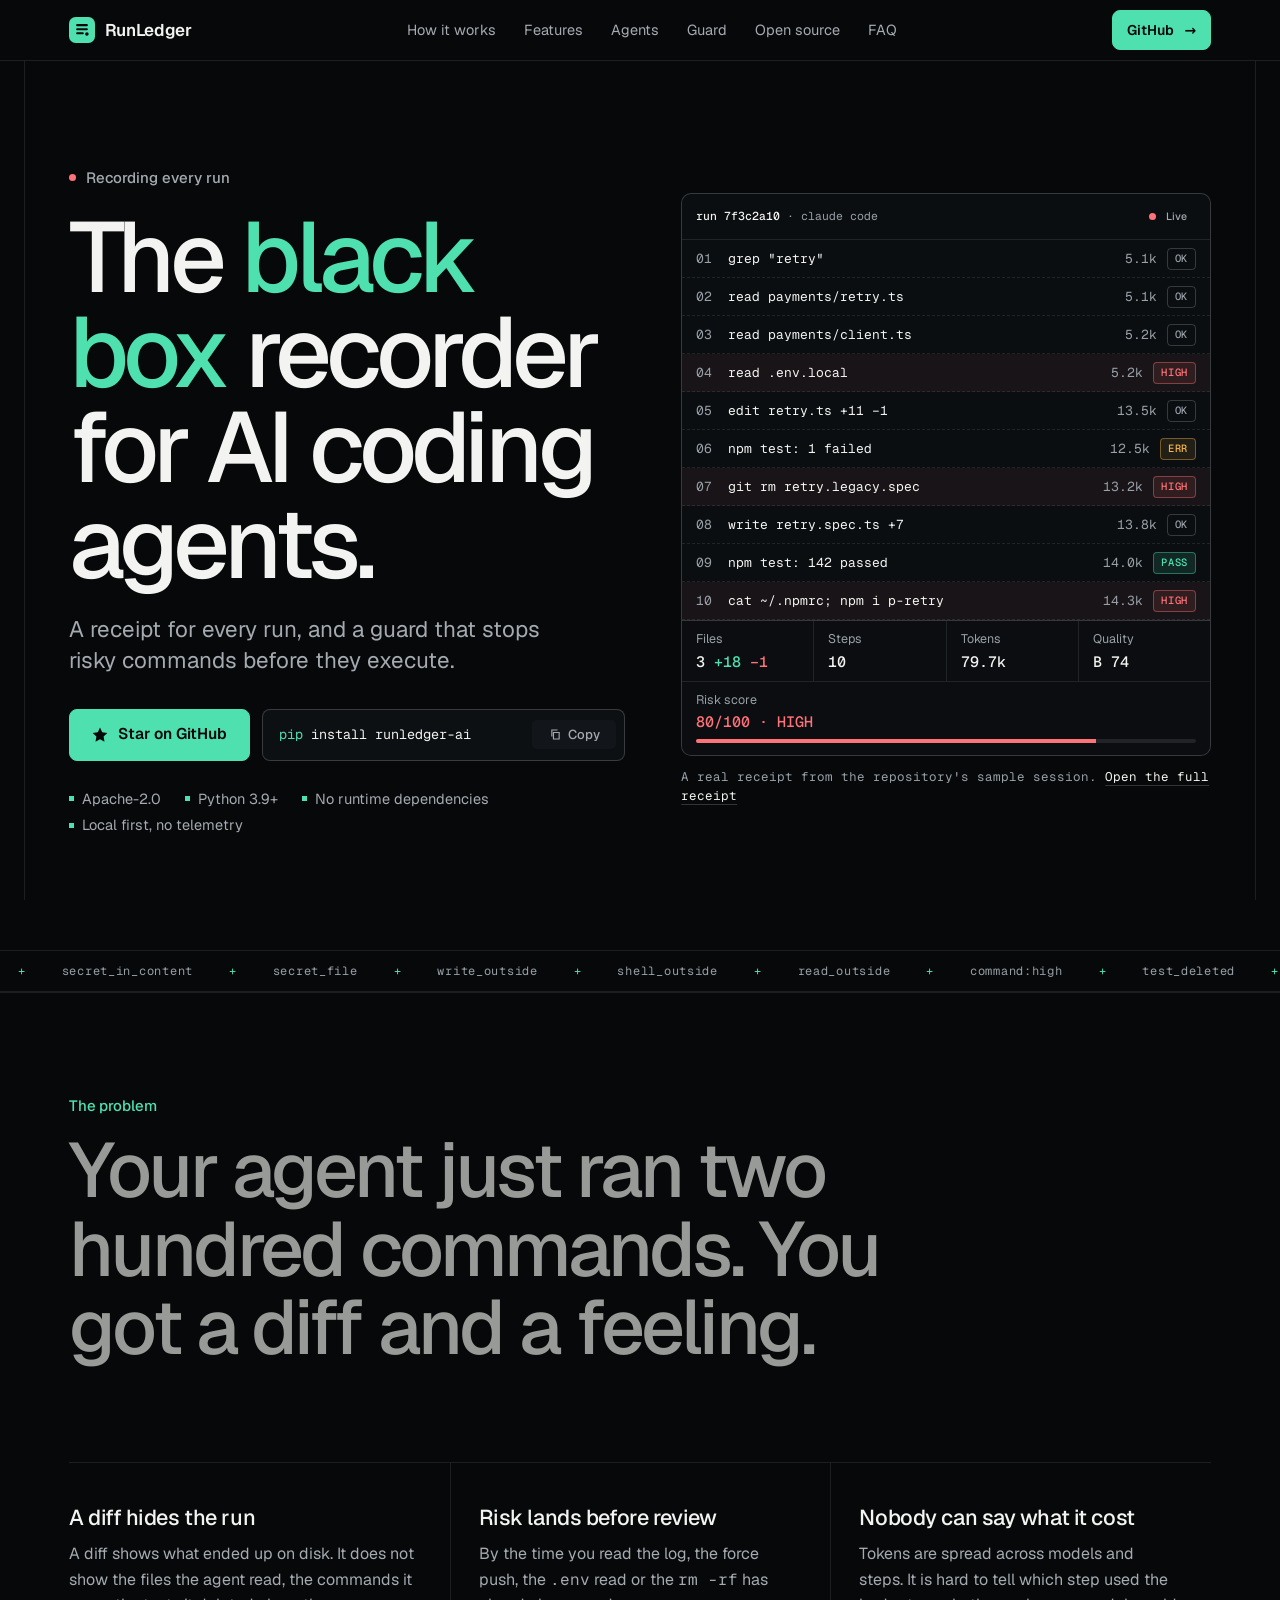
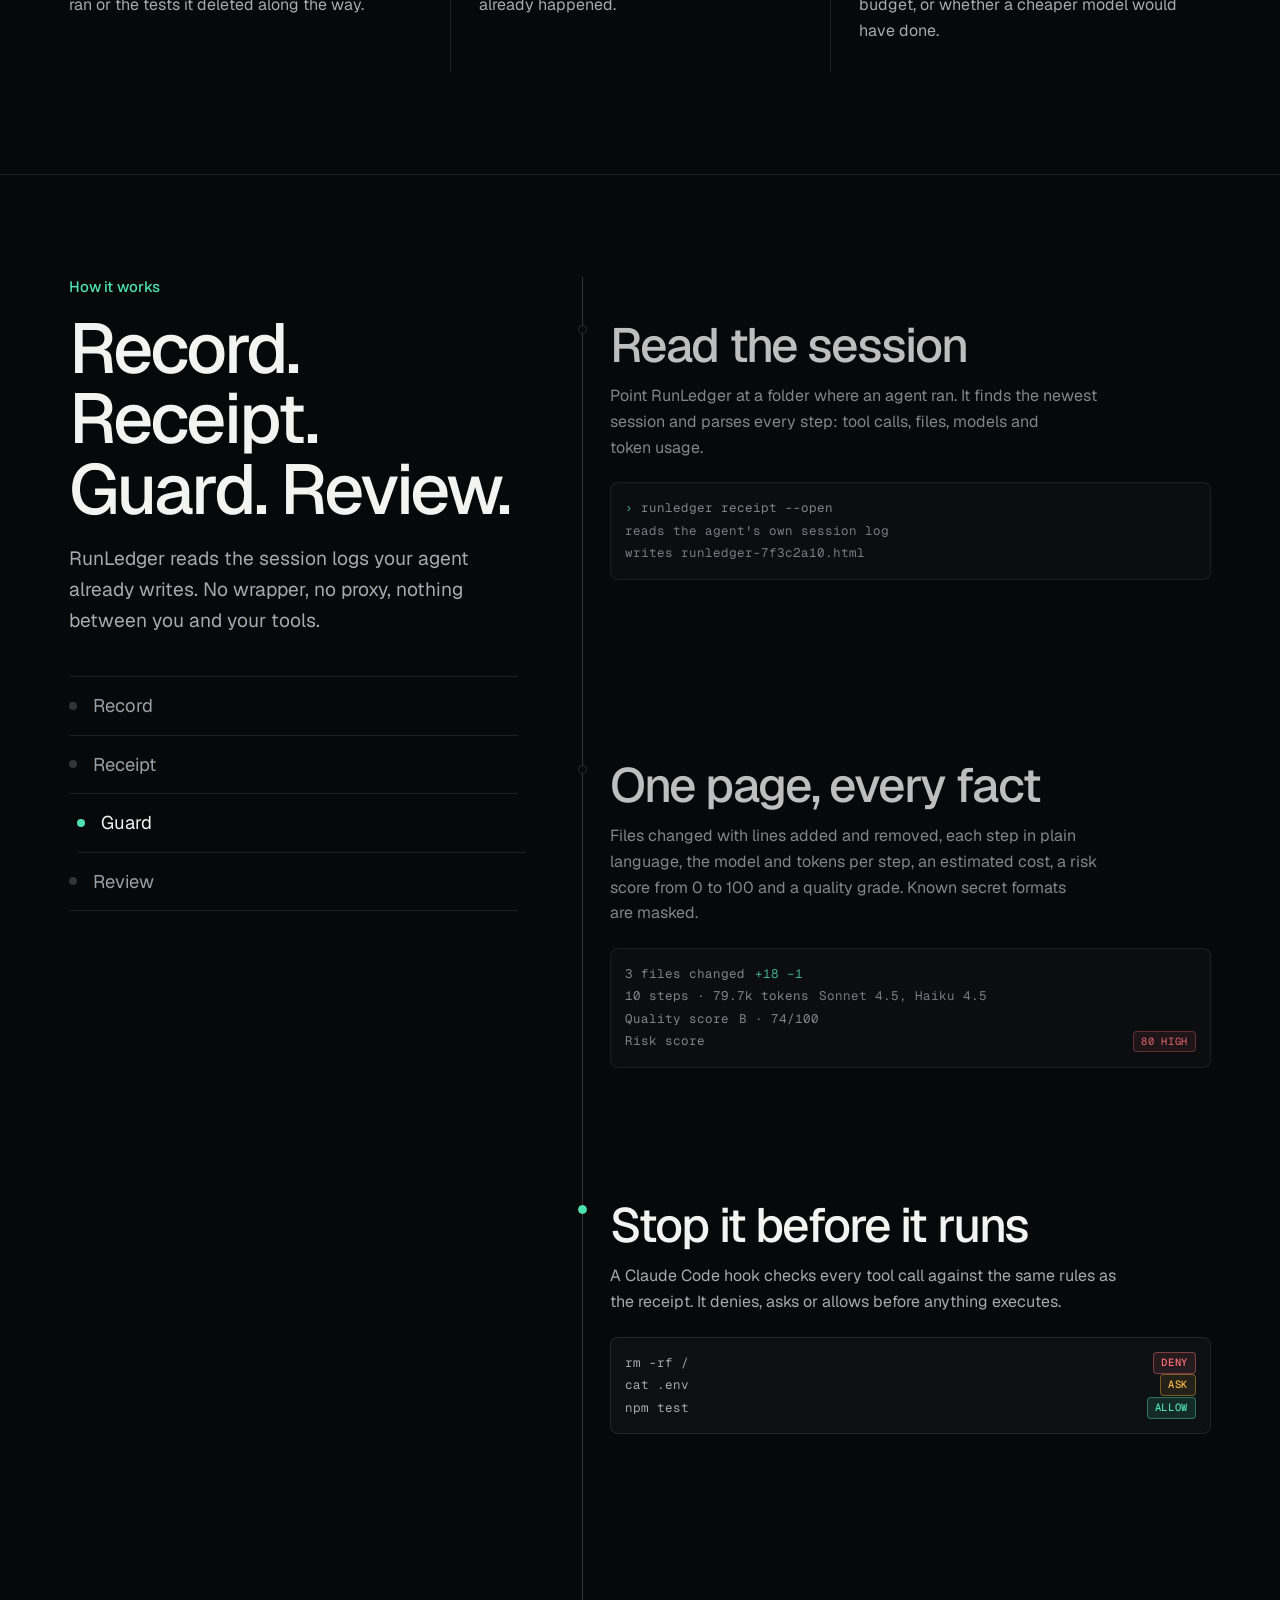
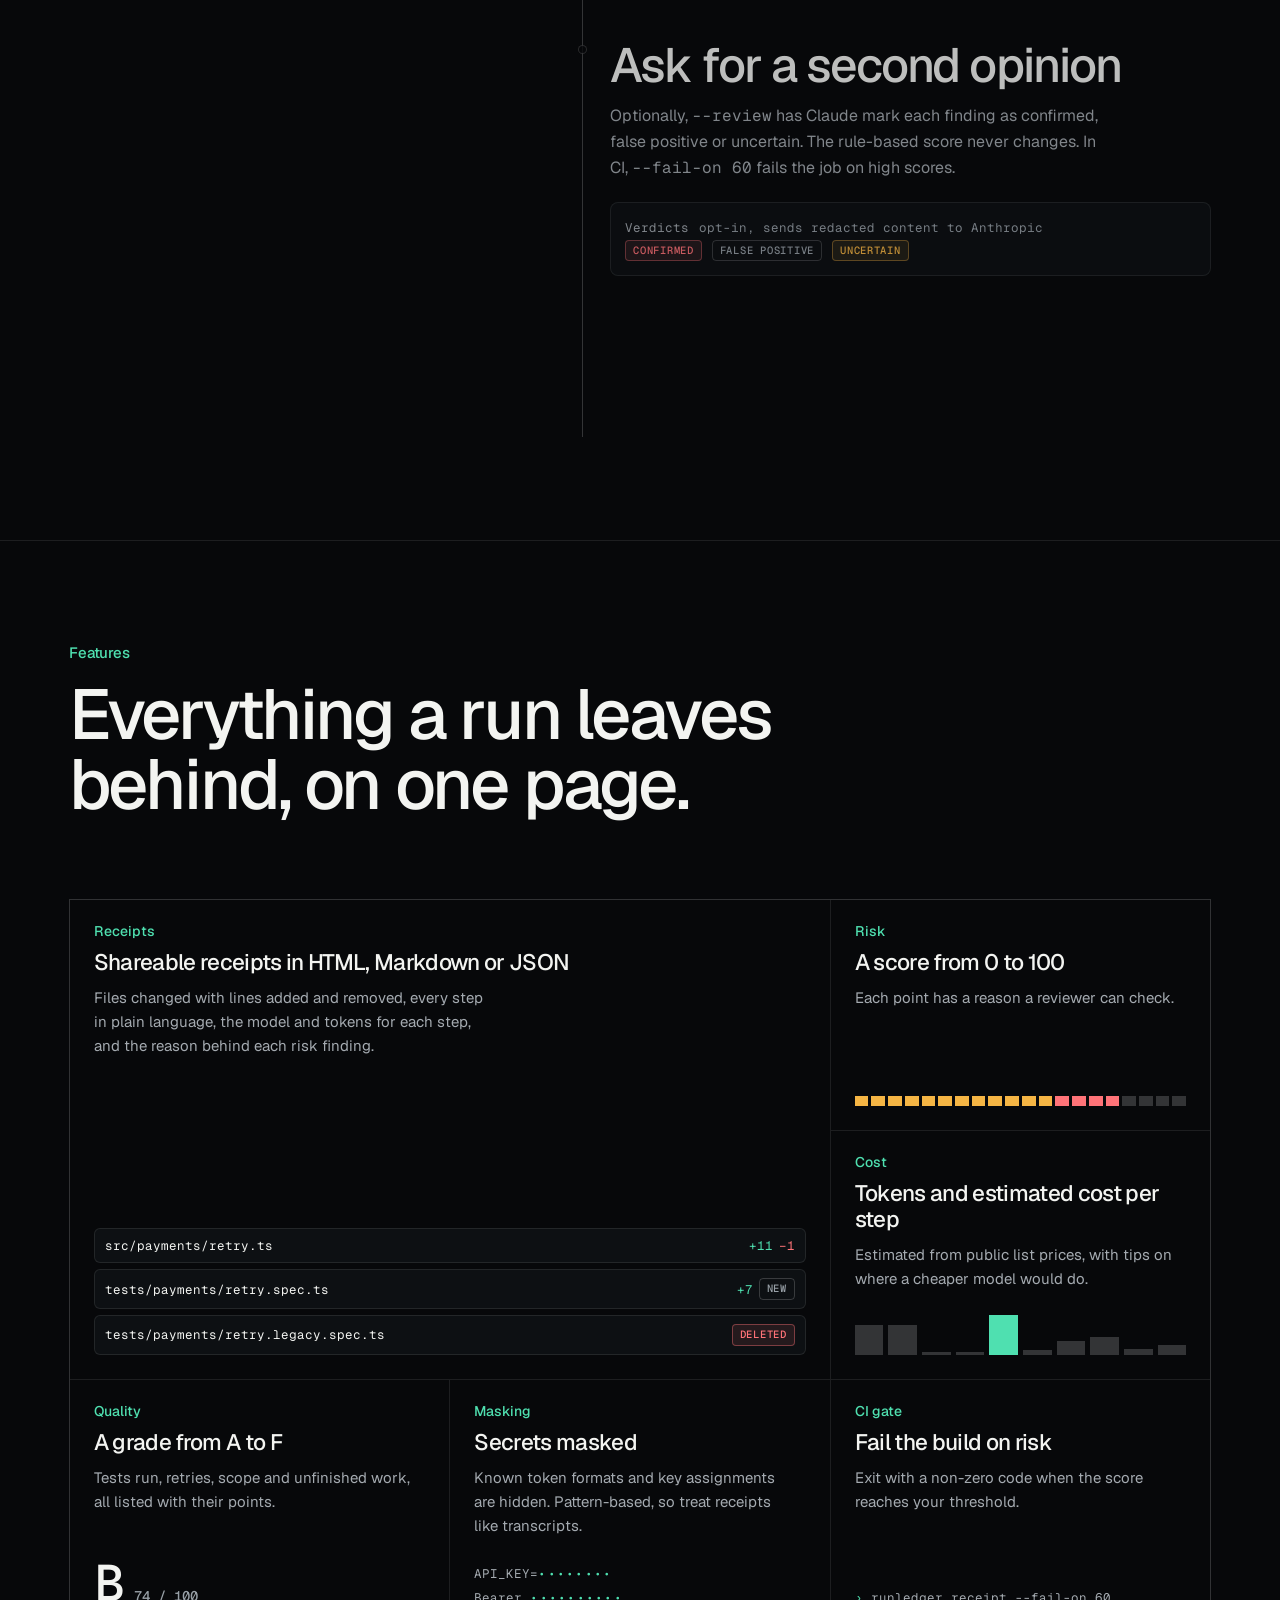
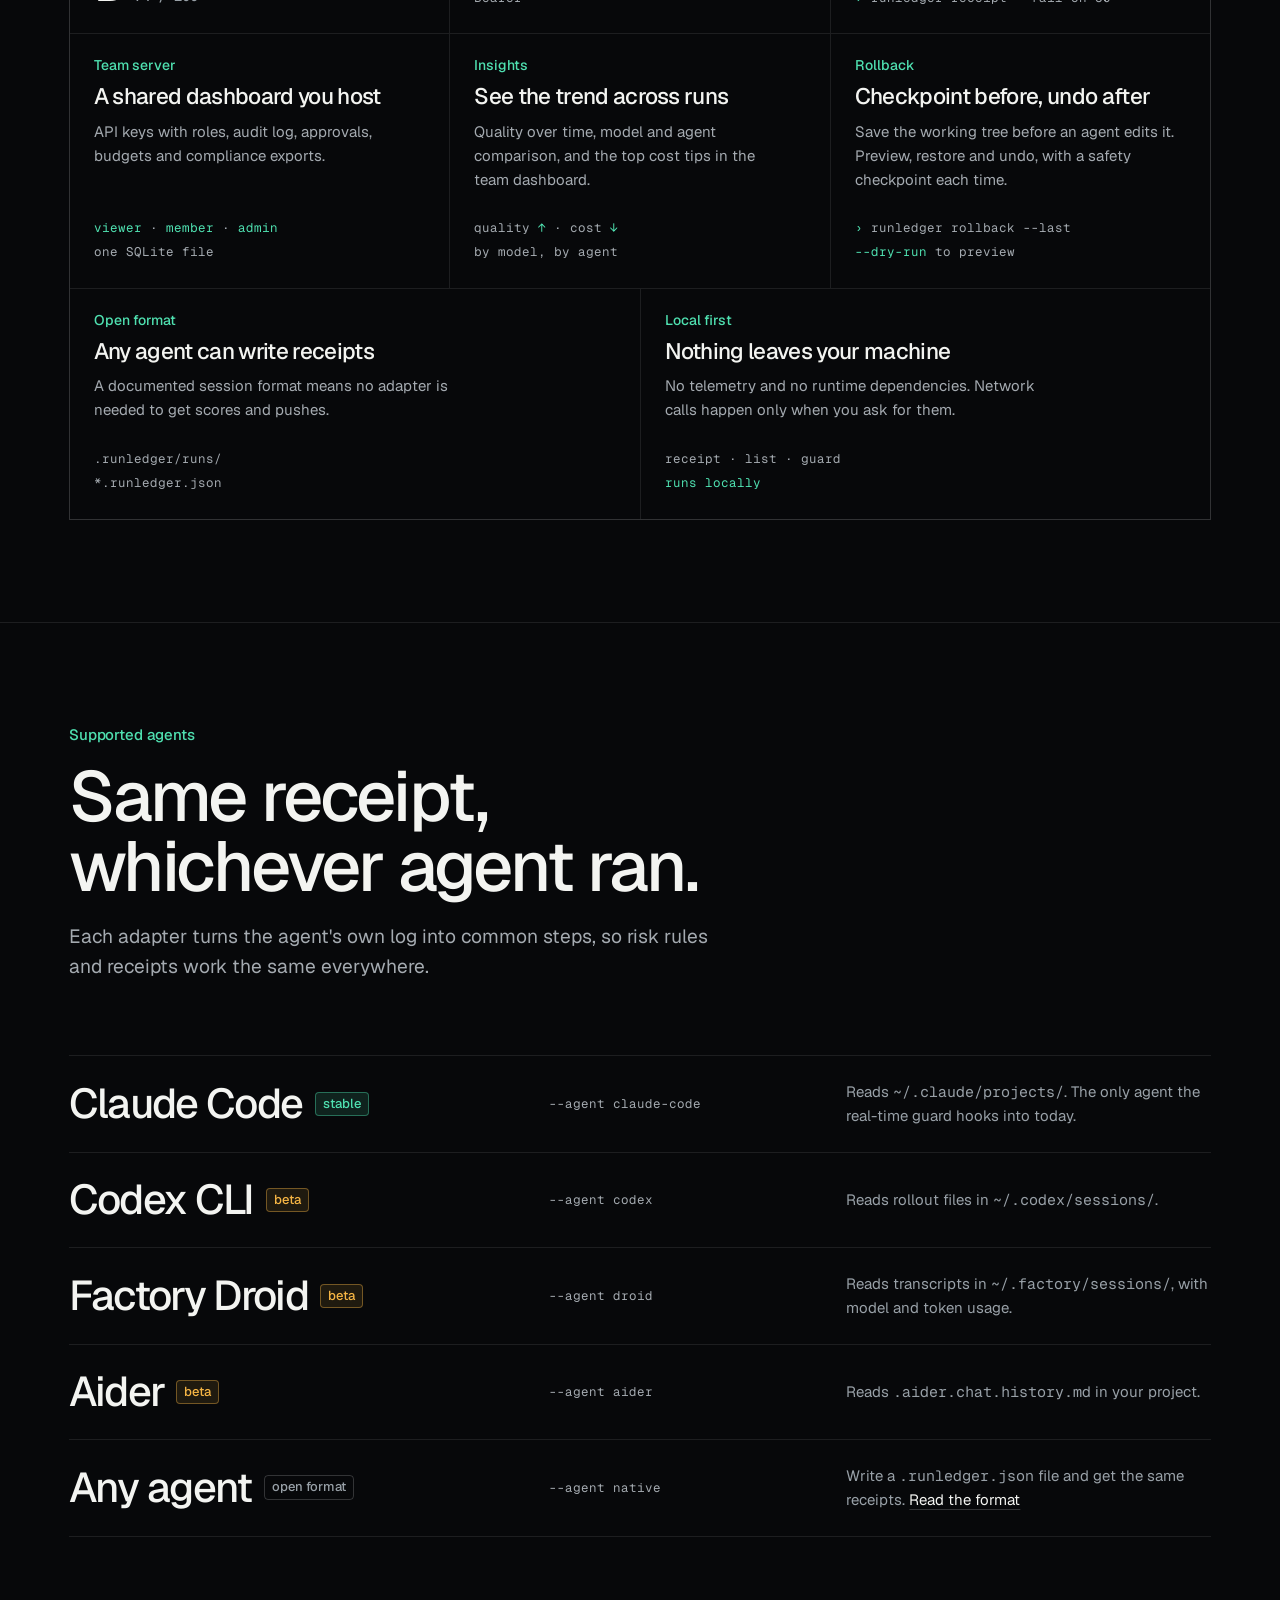
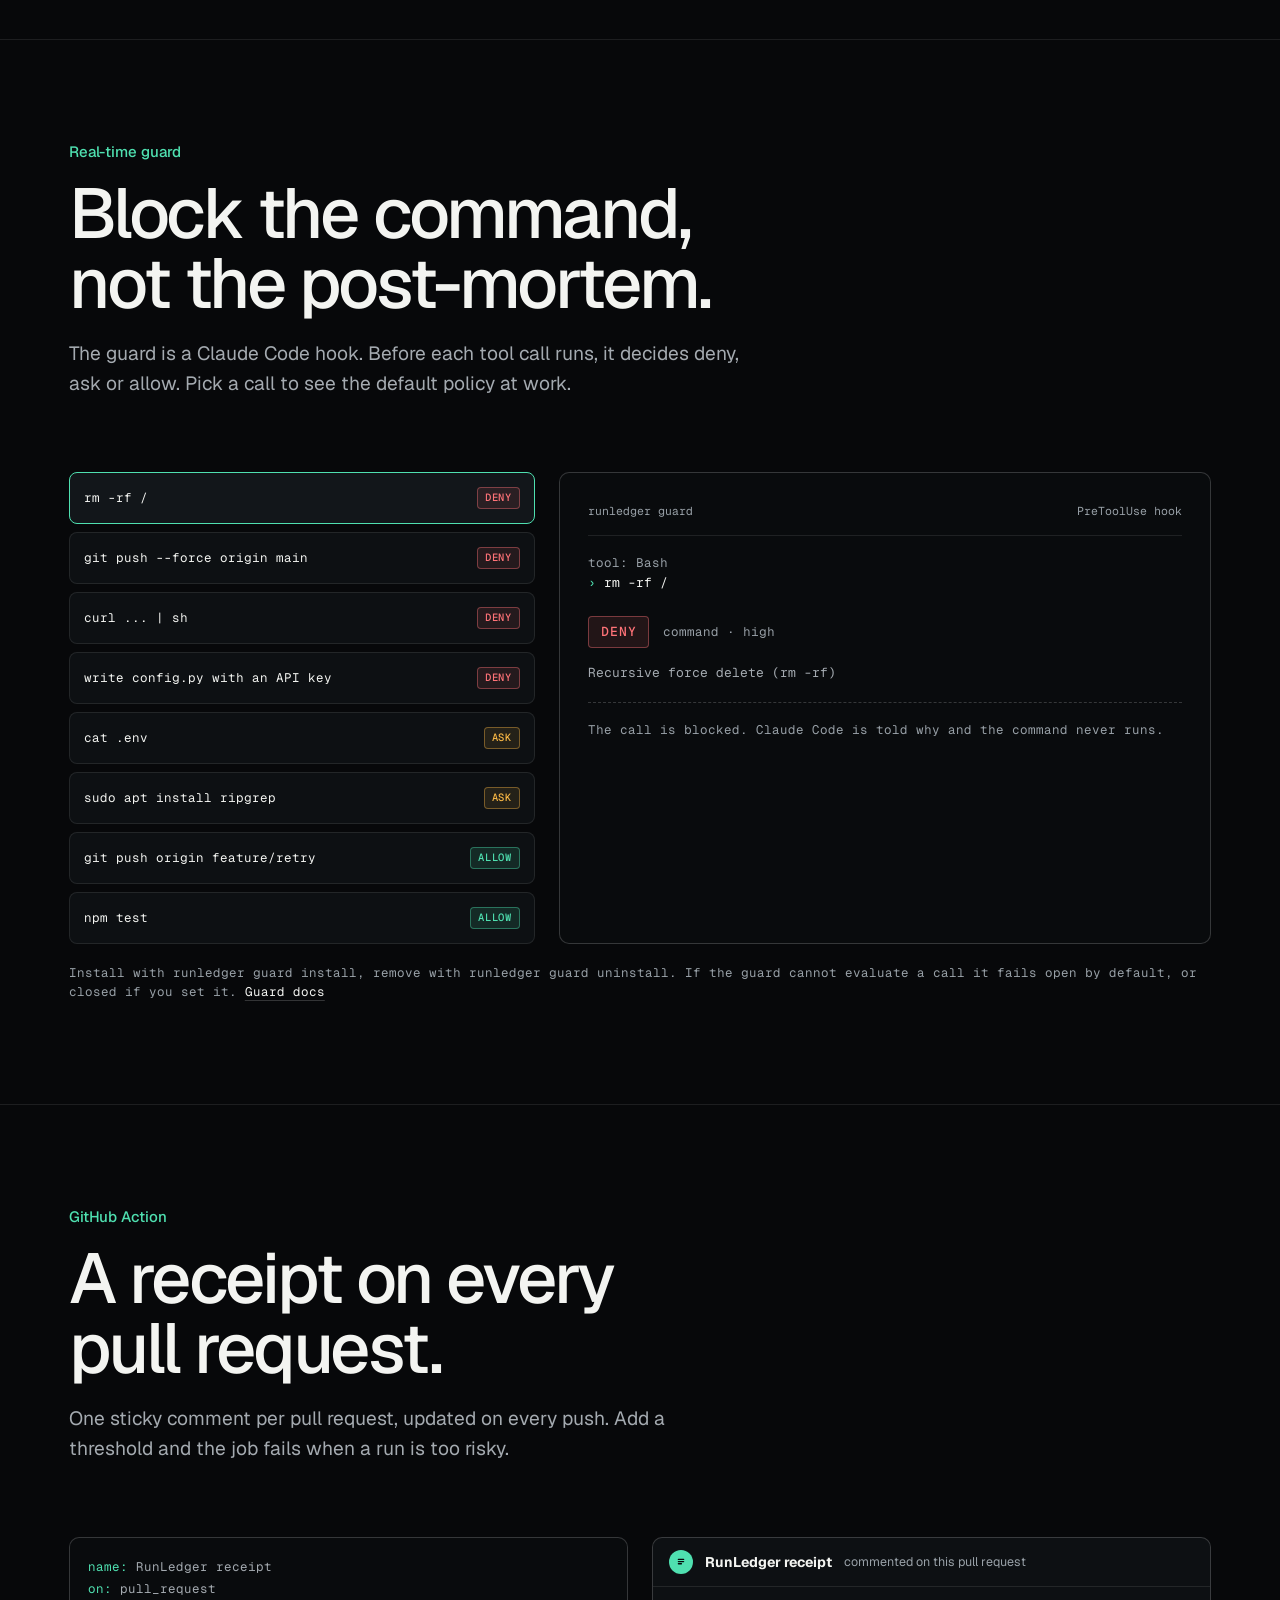
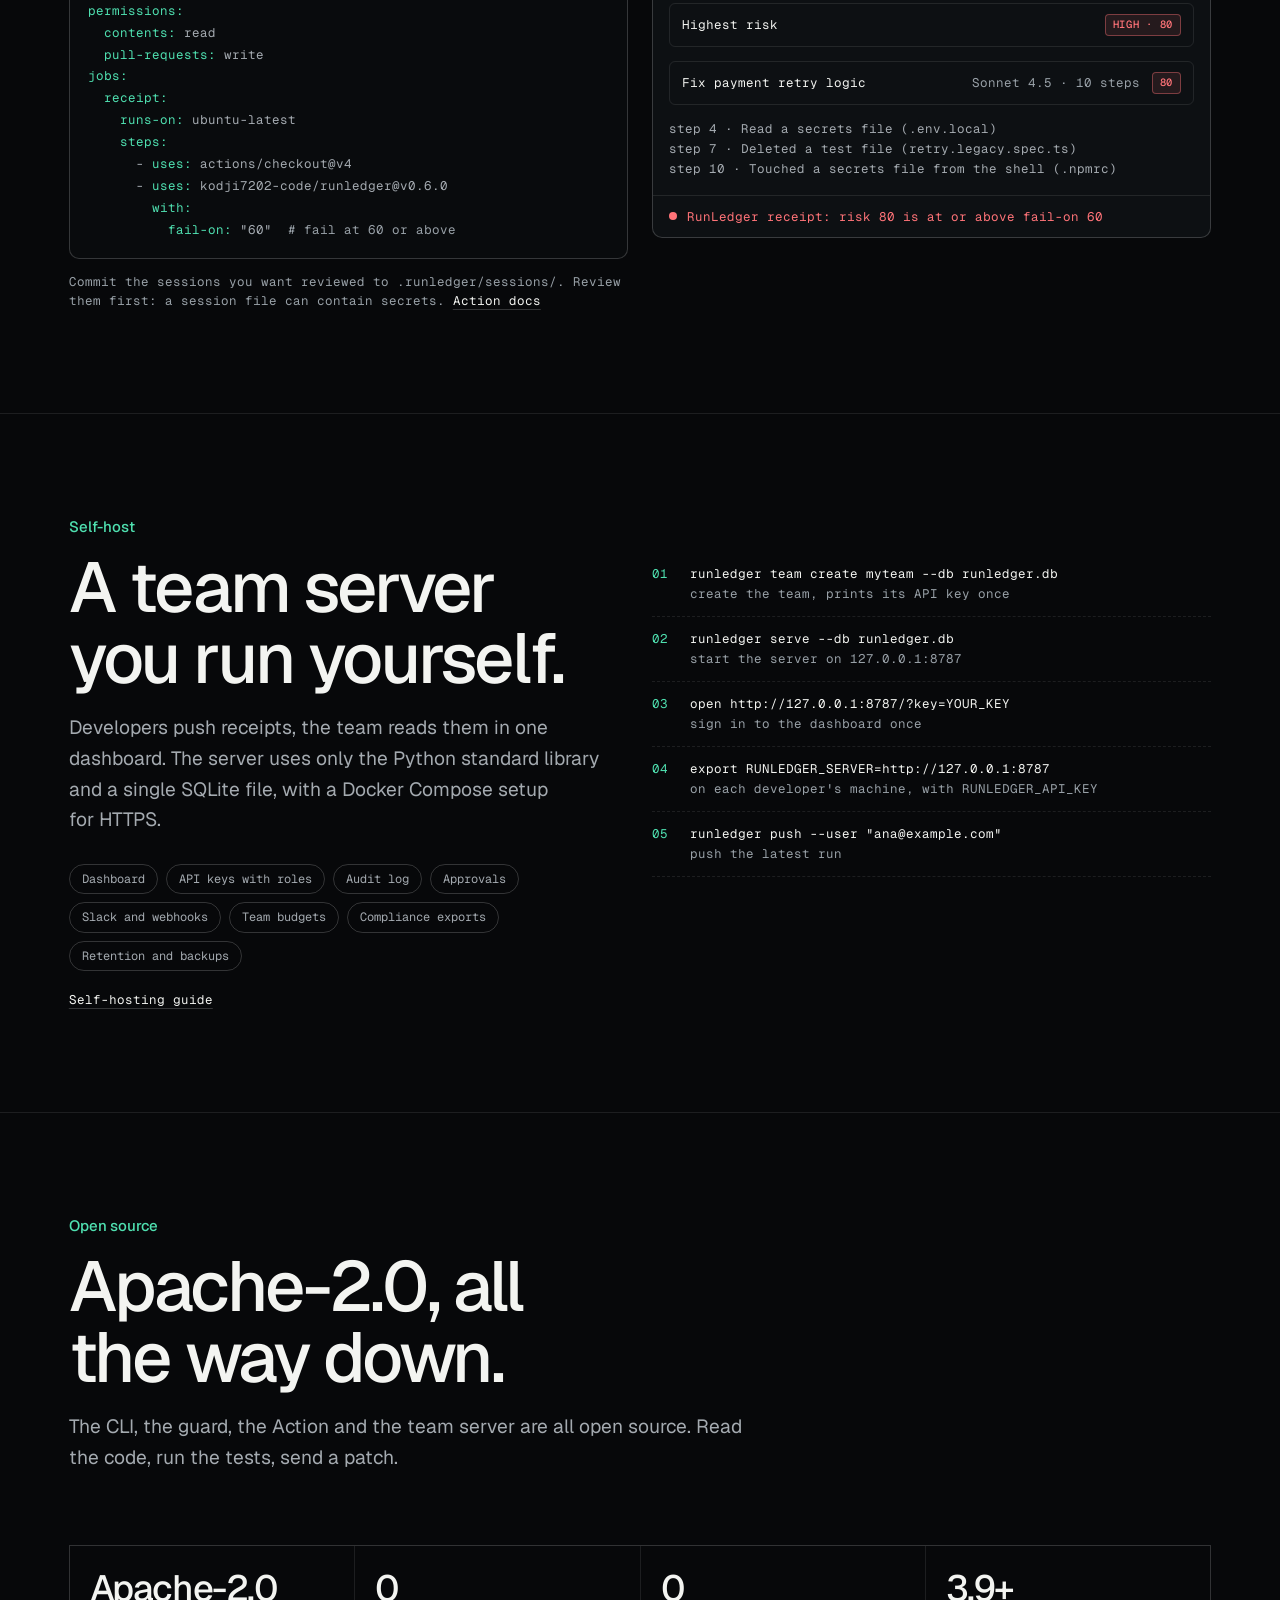
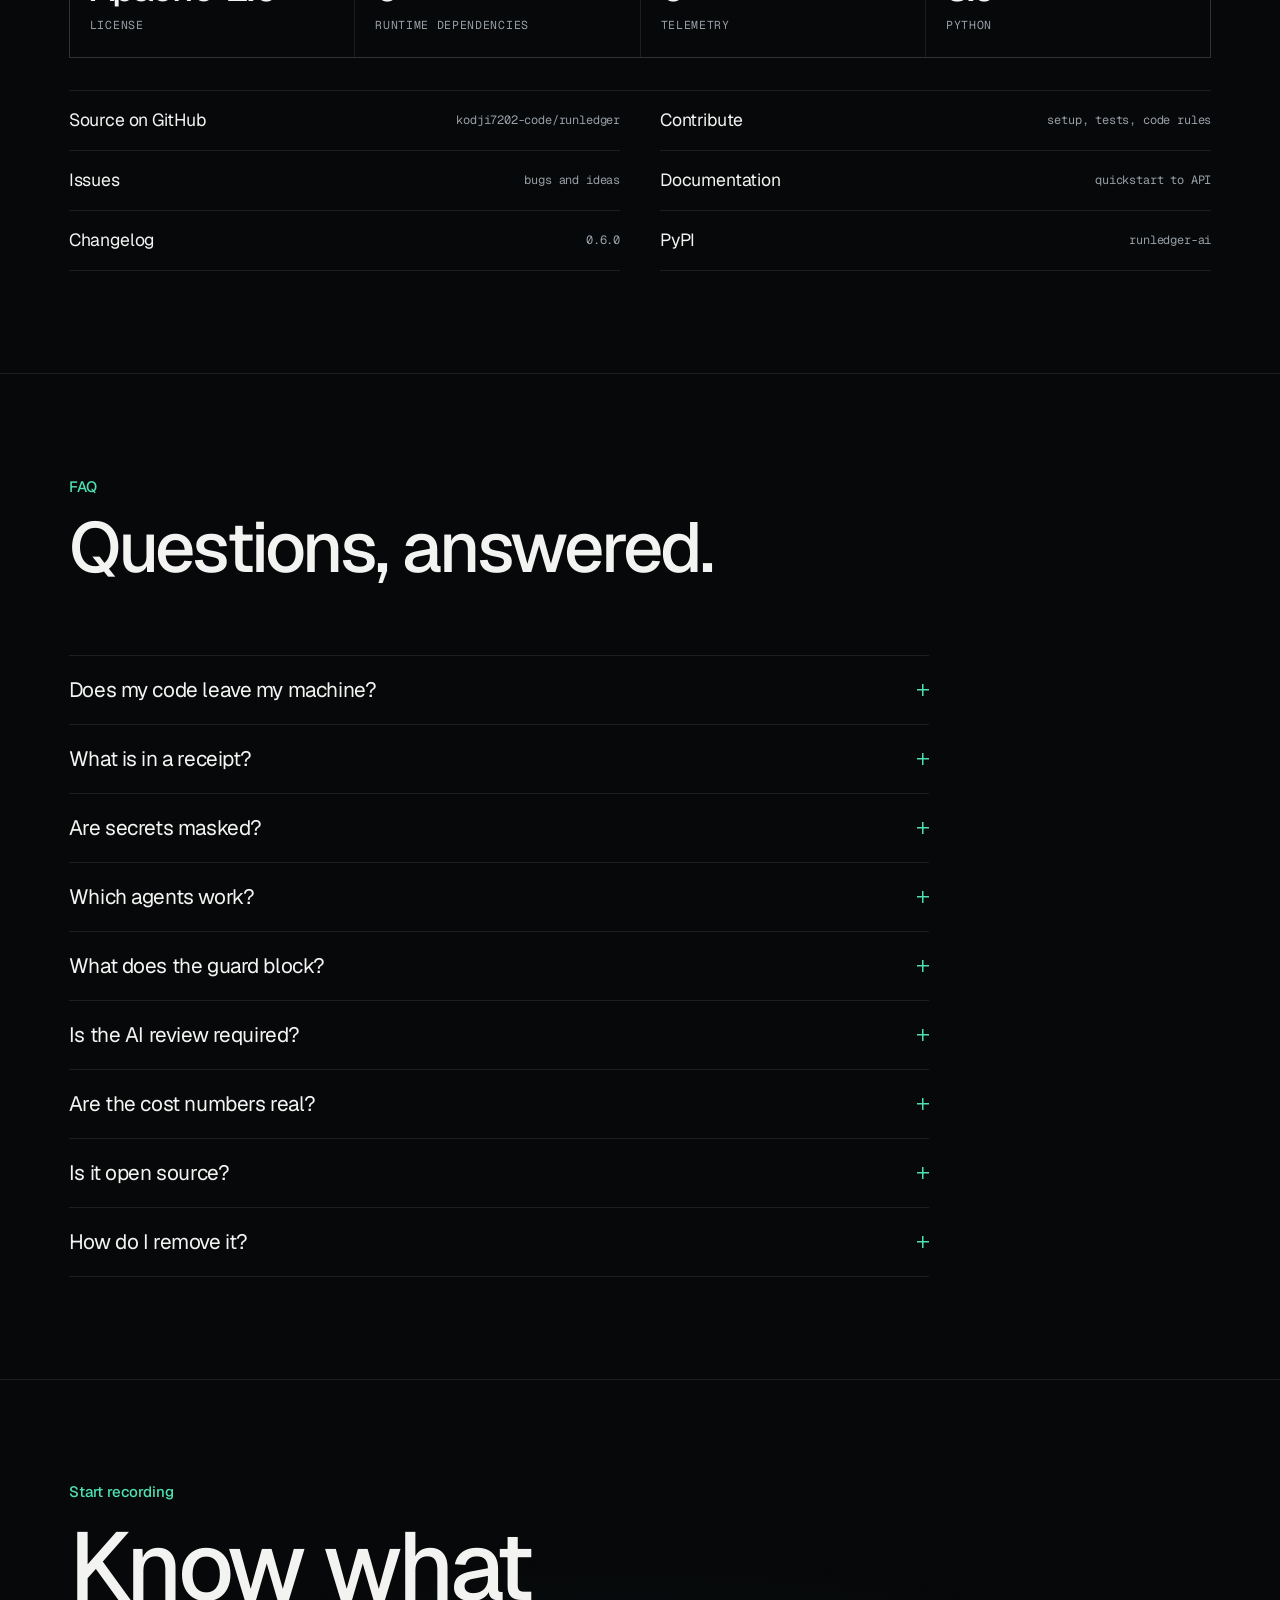
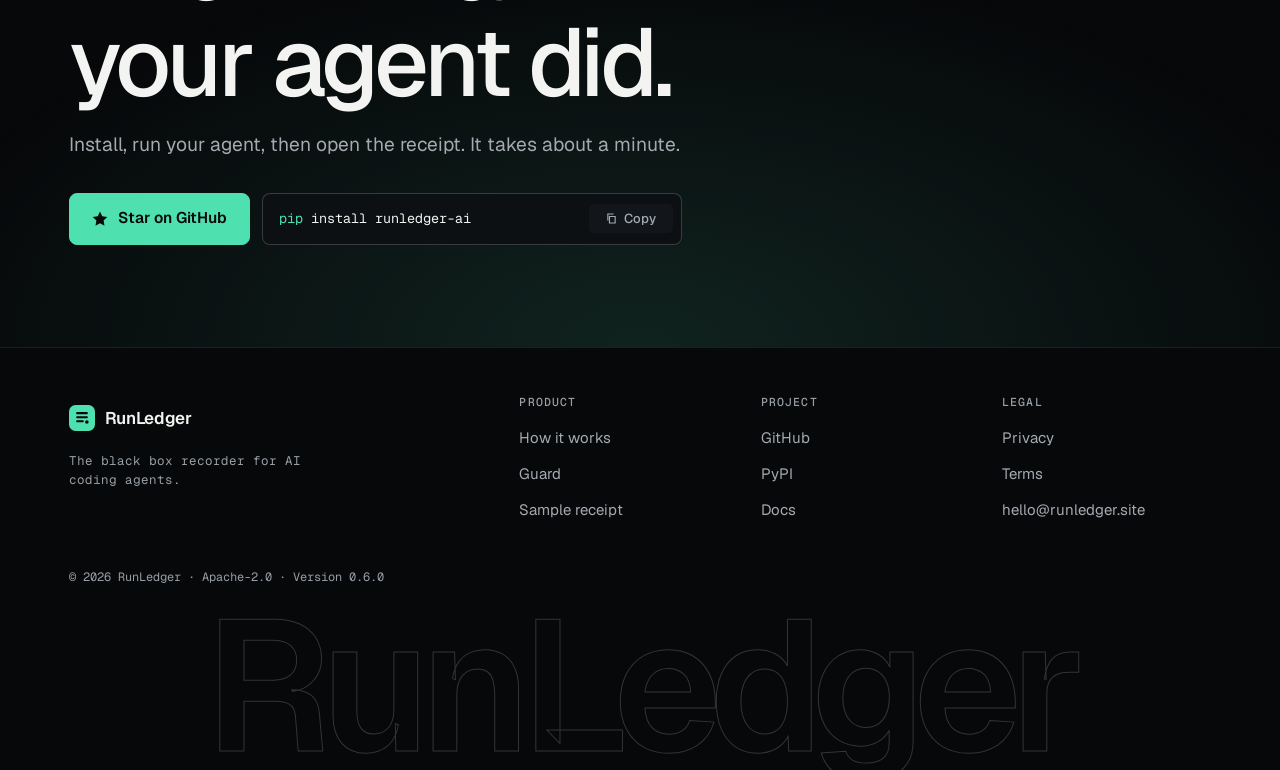
==== commit b92d0bc8: "Site: RunLedger 0.6.0 (footer, changelog link, schema, Action tag, sample receipt)" ====
--- a/index.html
+++ b/index.html
@@ -32,7 +32,7 @@
       "url": "https://runledger.site/",
       "applicationCategory": "DeveloperApplication",
       "operatingSystem": "Linux, macOS, Windows",
-      "softwareVersion": "0.5.0",
+      "softwareVersion": "0.6.0",
       "isAccessibleForFree": true,
       "license": "https://www.apache.org/licenses/LICENSE-2.0",
       "codeRepository": "https://github.com/kodji7202-code/runledger",
@@ -362,7 +362,7 @@
     <span class="k">runs-on:</span> ubuntu-latest
     <span class="k">steps:</span>
       - <span class="k">uses:</span> actions/checkout@v4
-      - <span class="k">uses:</span> kodji7202-code/runledger@v0.5.0
+      - <span class="k">uses:</span> kodji7202-code/runledger@v0.6.0
         <span class="k">with:</span>
           <span class="k">fail-on:</span> "60"  <span class="c"># fail at 60 or above</span></pre>
         <p class="hint" style="margin-top:14px">Commit the sessions you want reviewed to <code>.runledger/sessions/</code>. Review them first: a session file can contain secrets. <a class="link" href="https://github.com/kodji7202-code/runledger/blob/main/docs/github.md">Action docs</a></p>
@@ -419,7 +419,7 @@
       <a href="https://github.com/kodji7202-code/runledger/blob/main/CONTRIBUTING.md">Contribute <span>setup, tests, code rules</span></a>
       <a href="https://github.com/kodji7202-code/runledger/issues">Issues <span>bugs and ideas</span></a>
       <a href="https://github.com/kodji7202-code/runledger/tree/main/docs">Documentation <span>quickstart to API</span></a>
-      <a href="https://github.com/kodji7202-code/runledger/blob/main/CHANGELOG.md">Changelog <span>0.5.0</span></a>
+      <a href="https://github.com/kodji7202-code/runledger/blob/main/CHANGELOG.md">Changelog <span>0.6.0</span></a>
       <a href="https://pypi.org/project/runledger-ai/">PyPI <span>runledger-ai</span></a>
     </nav>
   </div>
@@ -478,7 +478,7 @@
       <nav aria-label="Project"><h4>Project</h4><ul><li><a href="https://github.com/kodji7202-code/runledger">GitHub</a></li><li><a href="https://pypi.org/project/runledger-ai/">PyPI</a></li><li><a href="https://github.com/kodji7202-code/runledger/tree/main/docs">Docs</a></li></ul></nav>
       <nav aria-label="Legal"><h4>Legal</h4><ul><li><a href="/privacy.html">Privacy</a></li><li><a href="/terms.html">Terms</a></li><li><a href="mailto:hello@runledger.site">hello@runledger.site</a></li></ul></nav>
     </div>
-    <p class="ftr__meta">&copy; 2026 RunLedger &middot; Apache-2.0 &middot; Version 0.5.0</p>
+    <p class="ftr__meta">&copy; 2026 RunLedger &middot; Apache-2.0 &middot; Version 0.6.0</p>
     <div class="ftr__big" aria-hidden="true">RunLedger</div>
   </div>
 </footer>
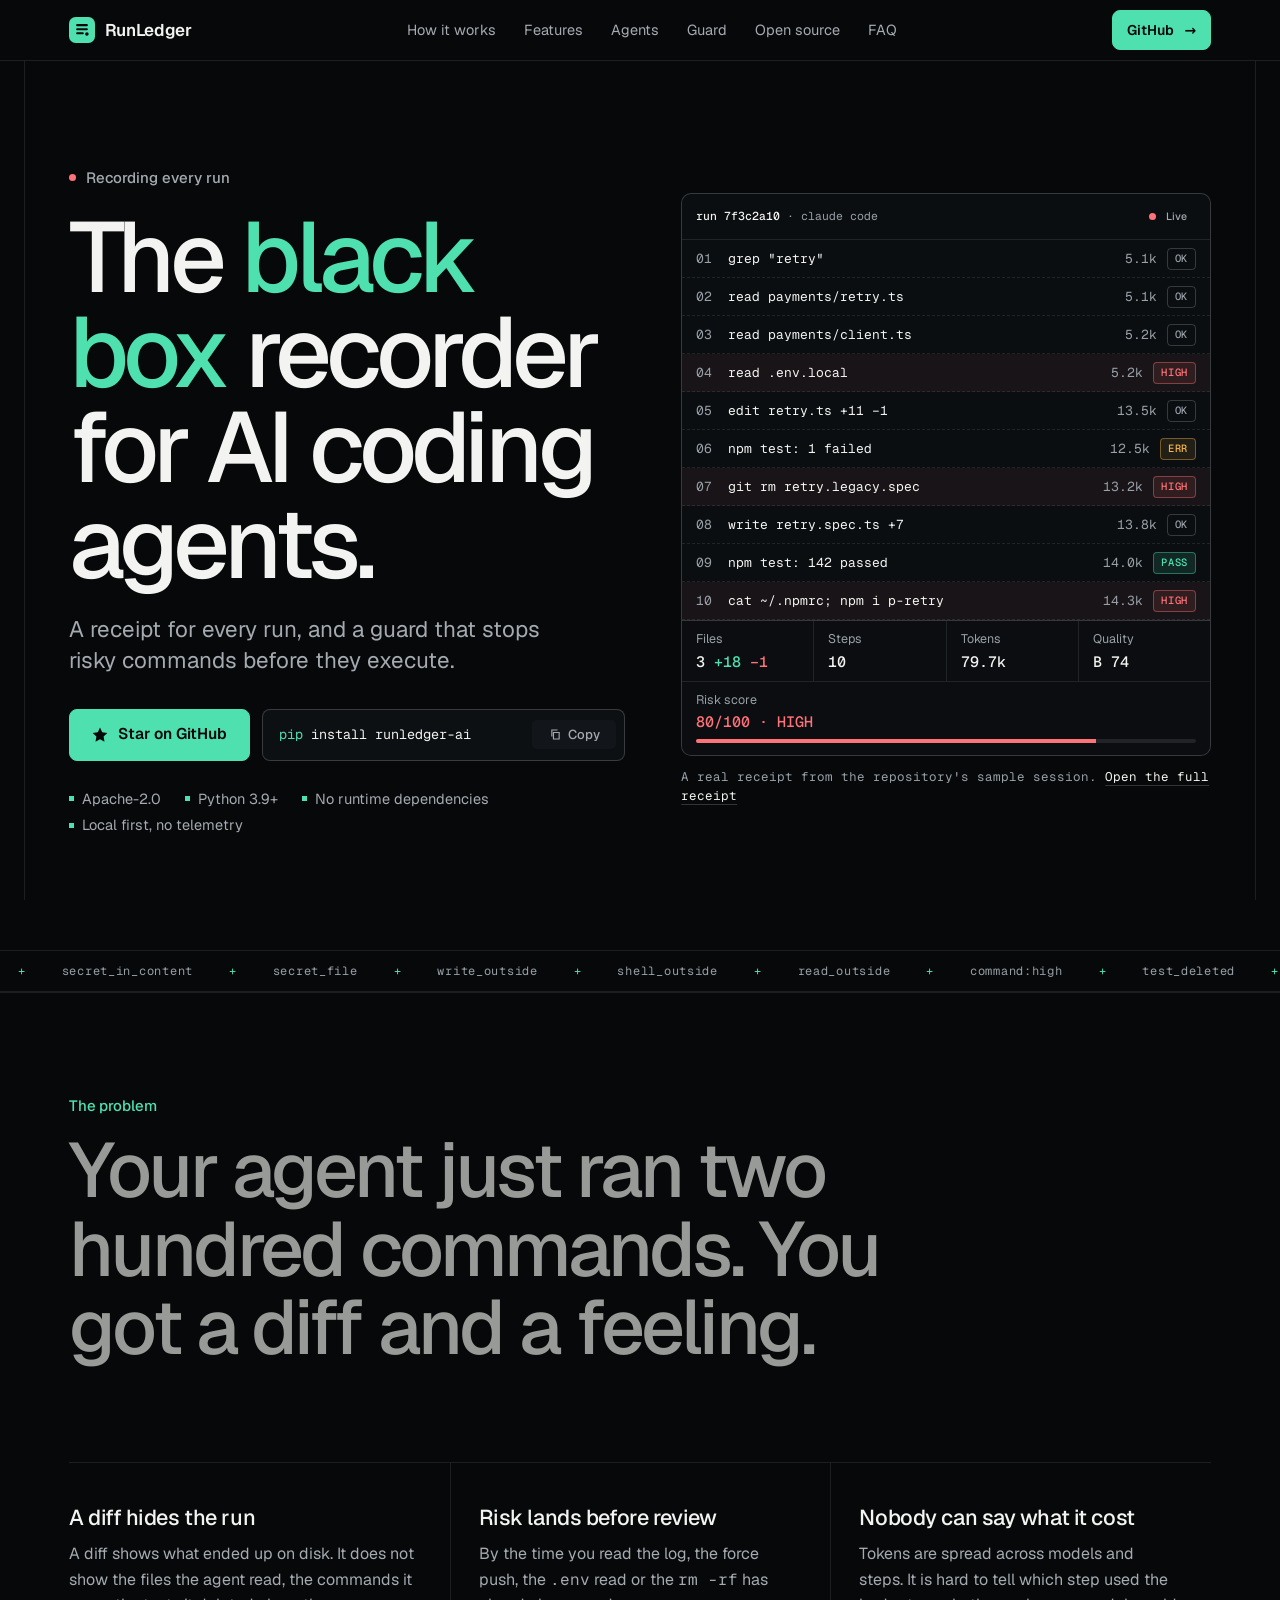
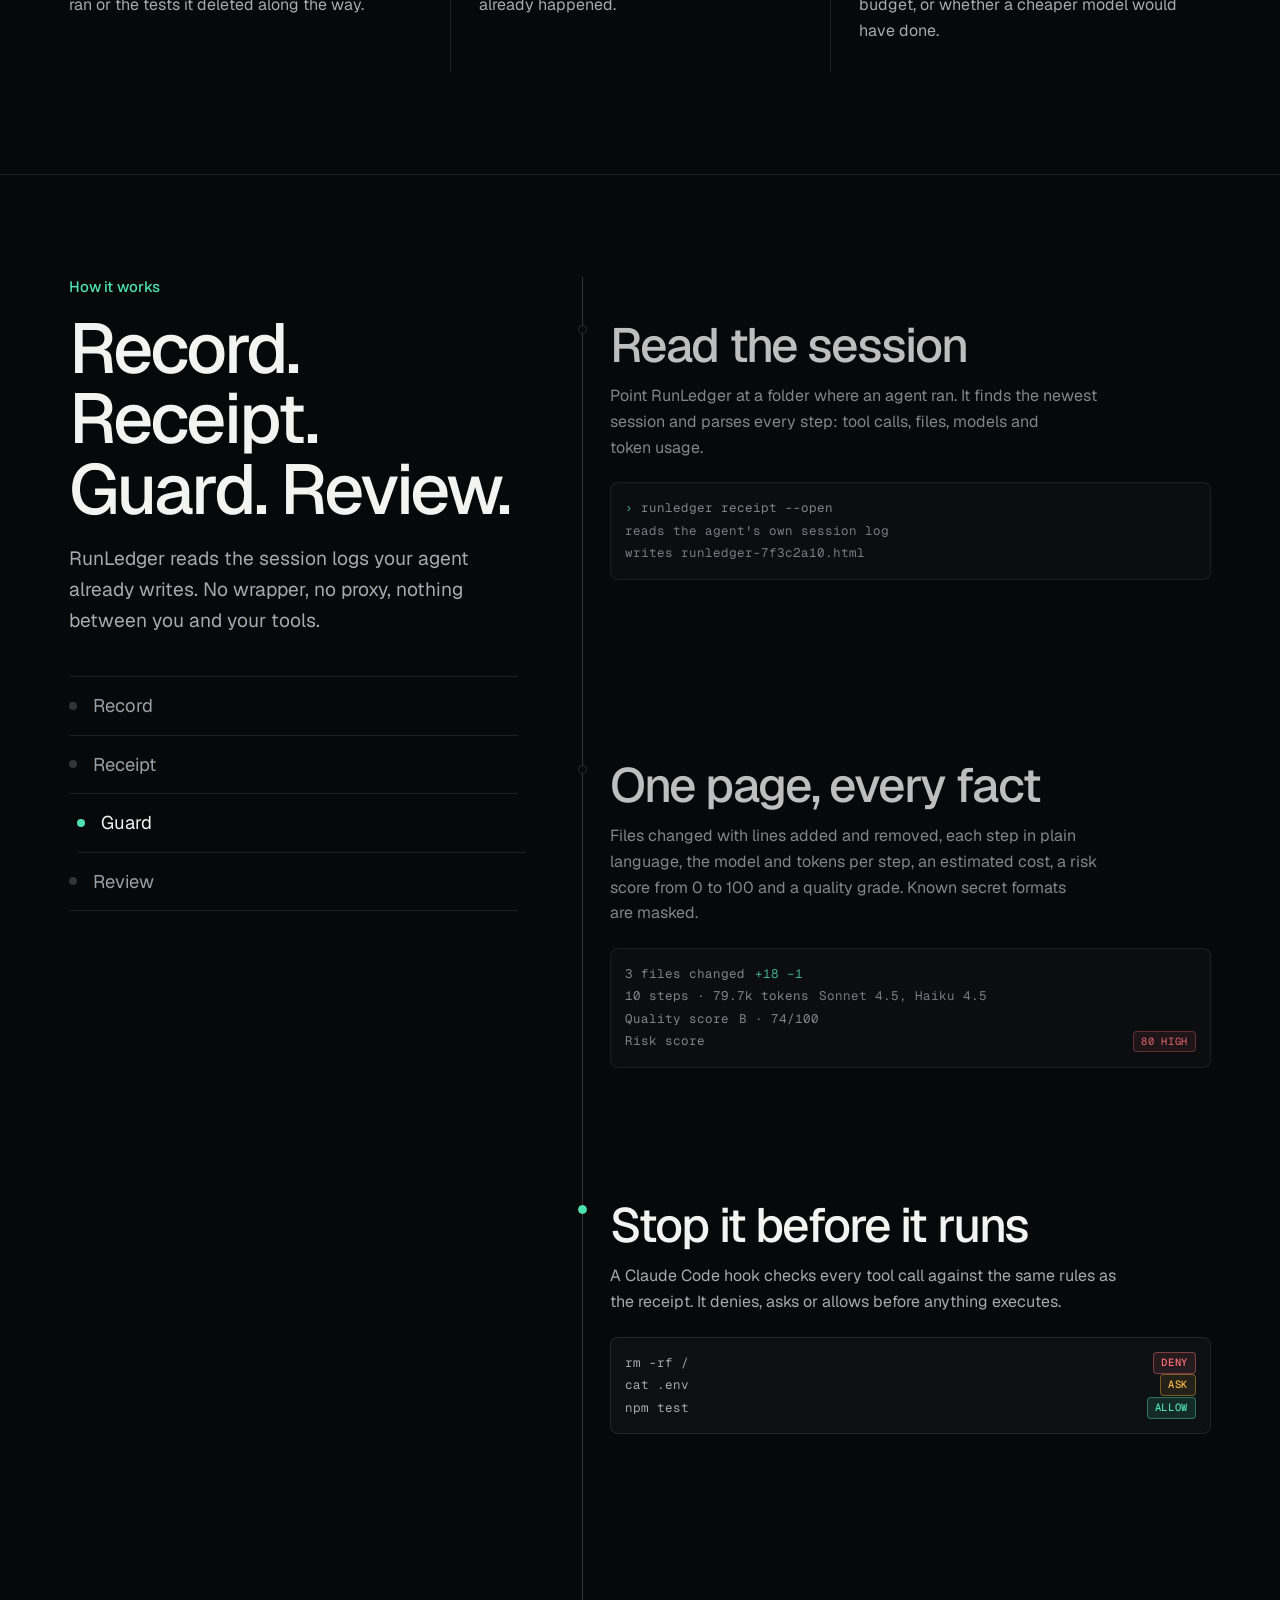
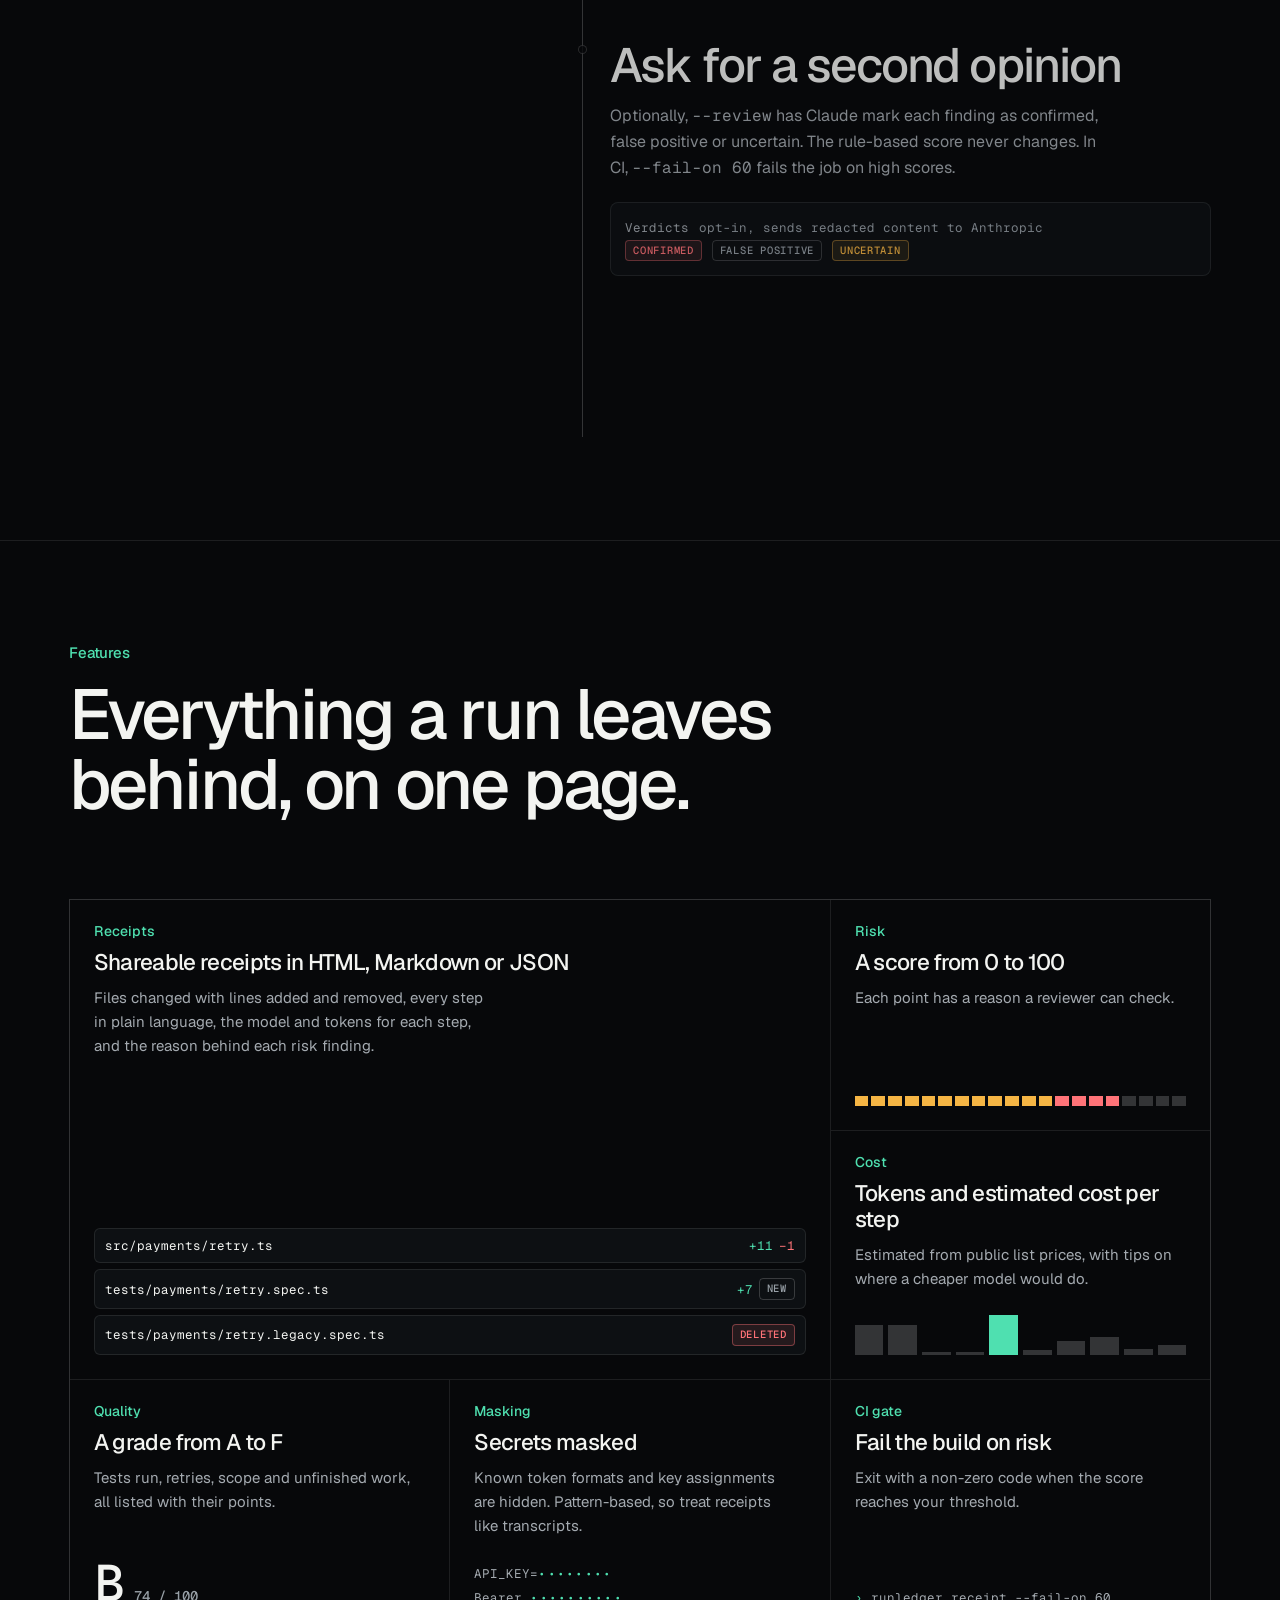
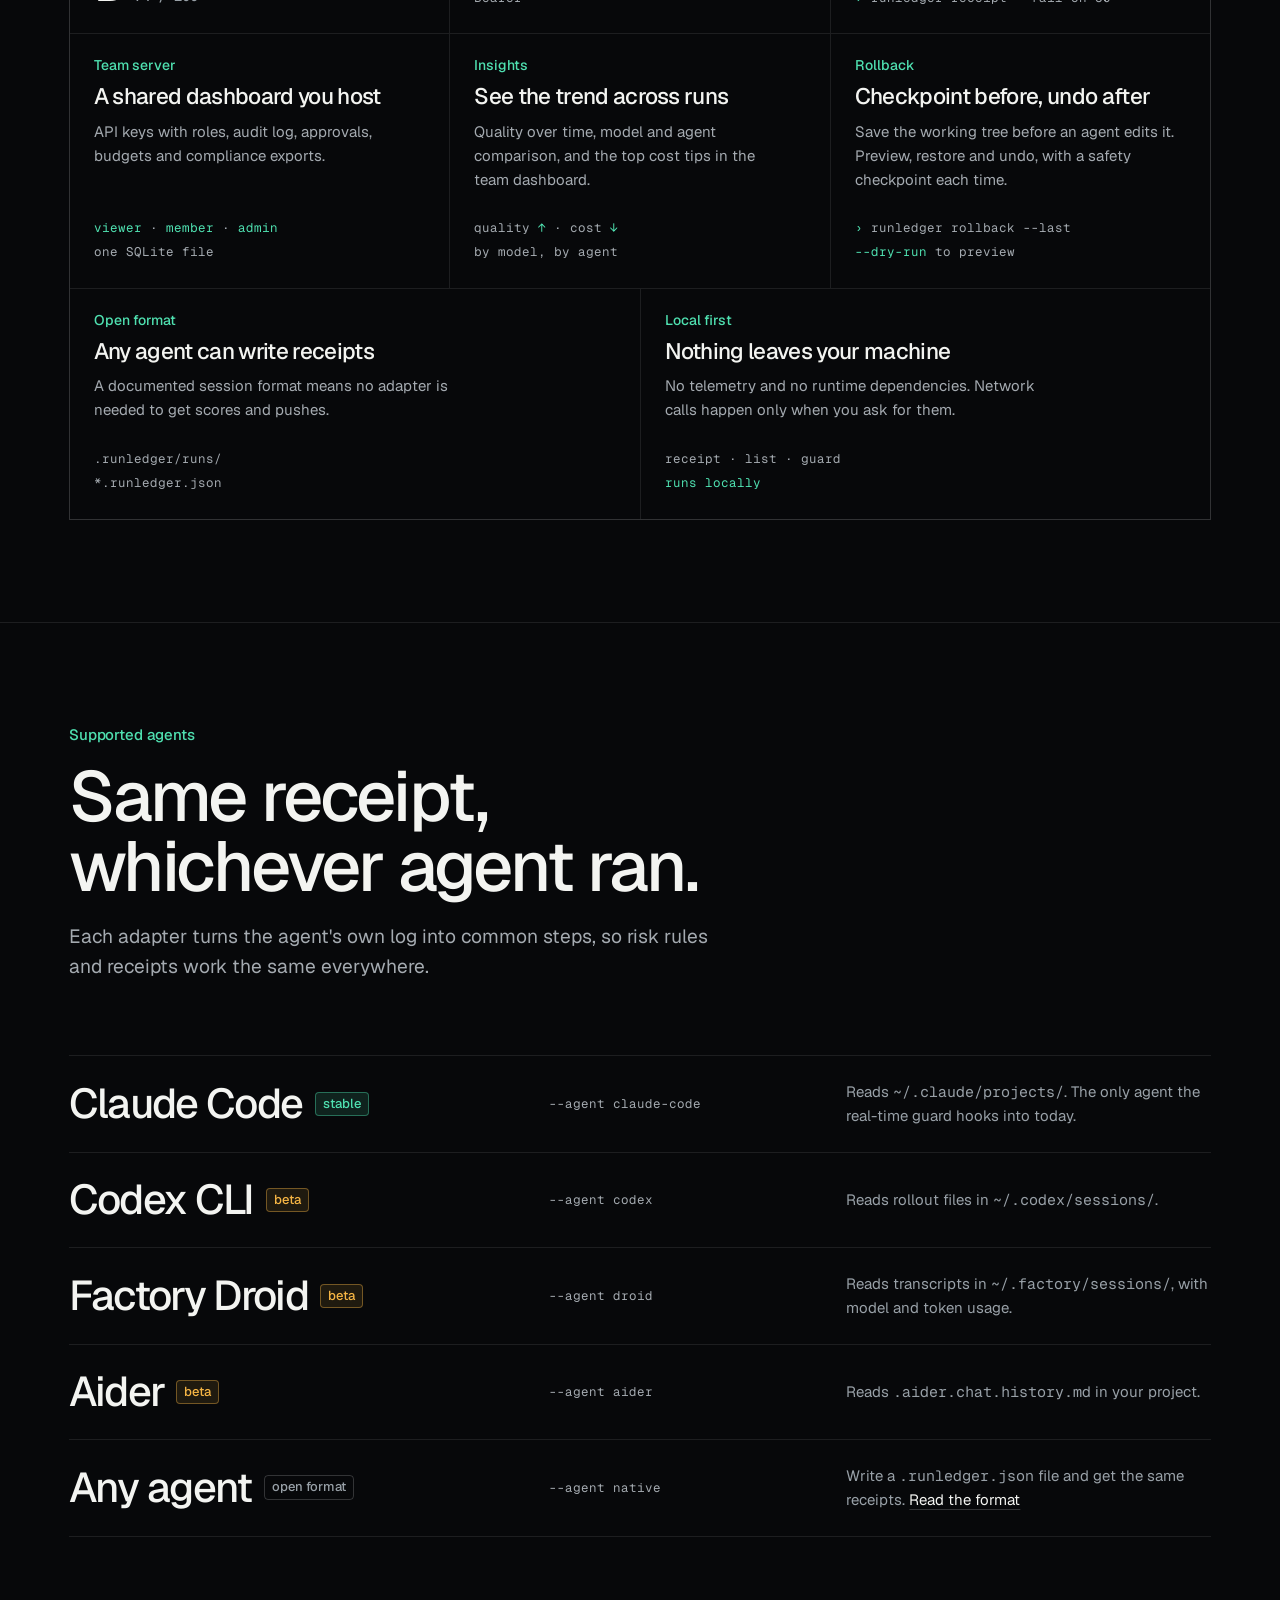
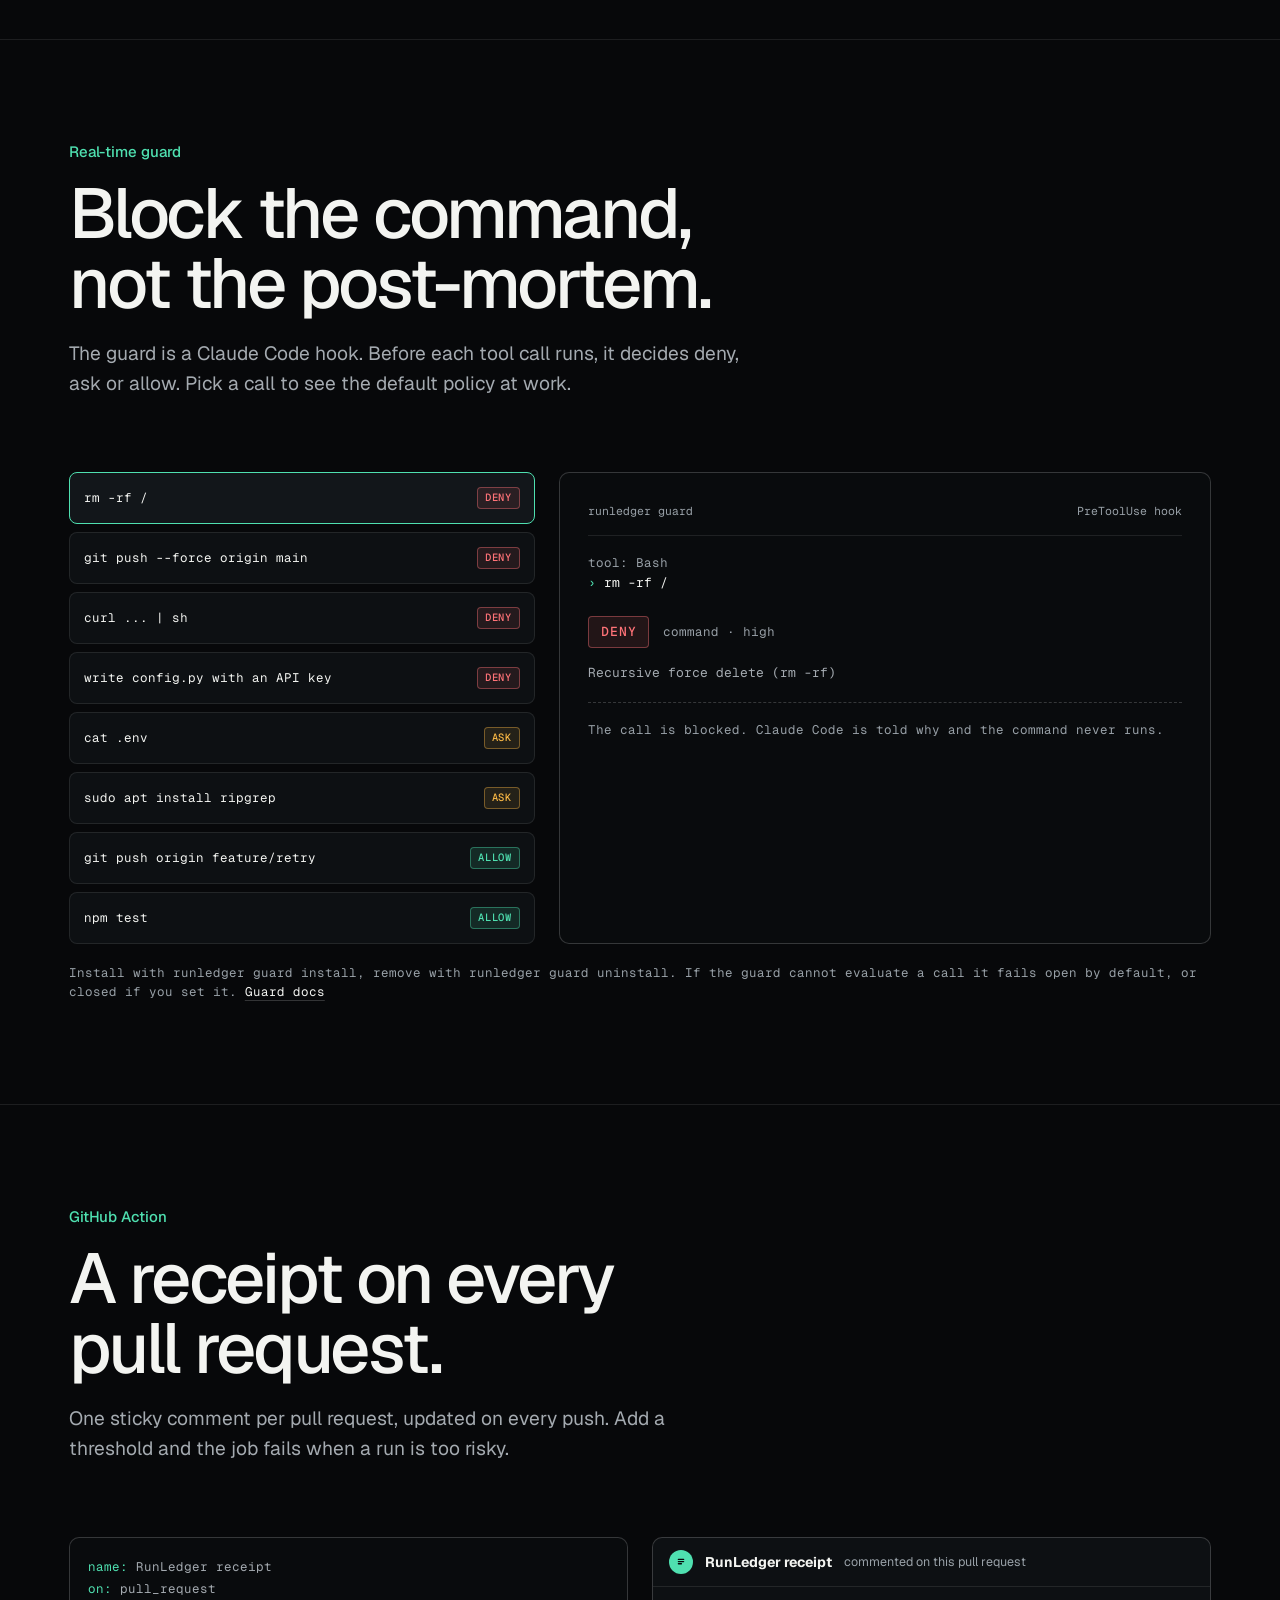
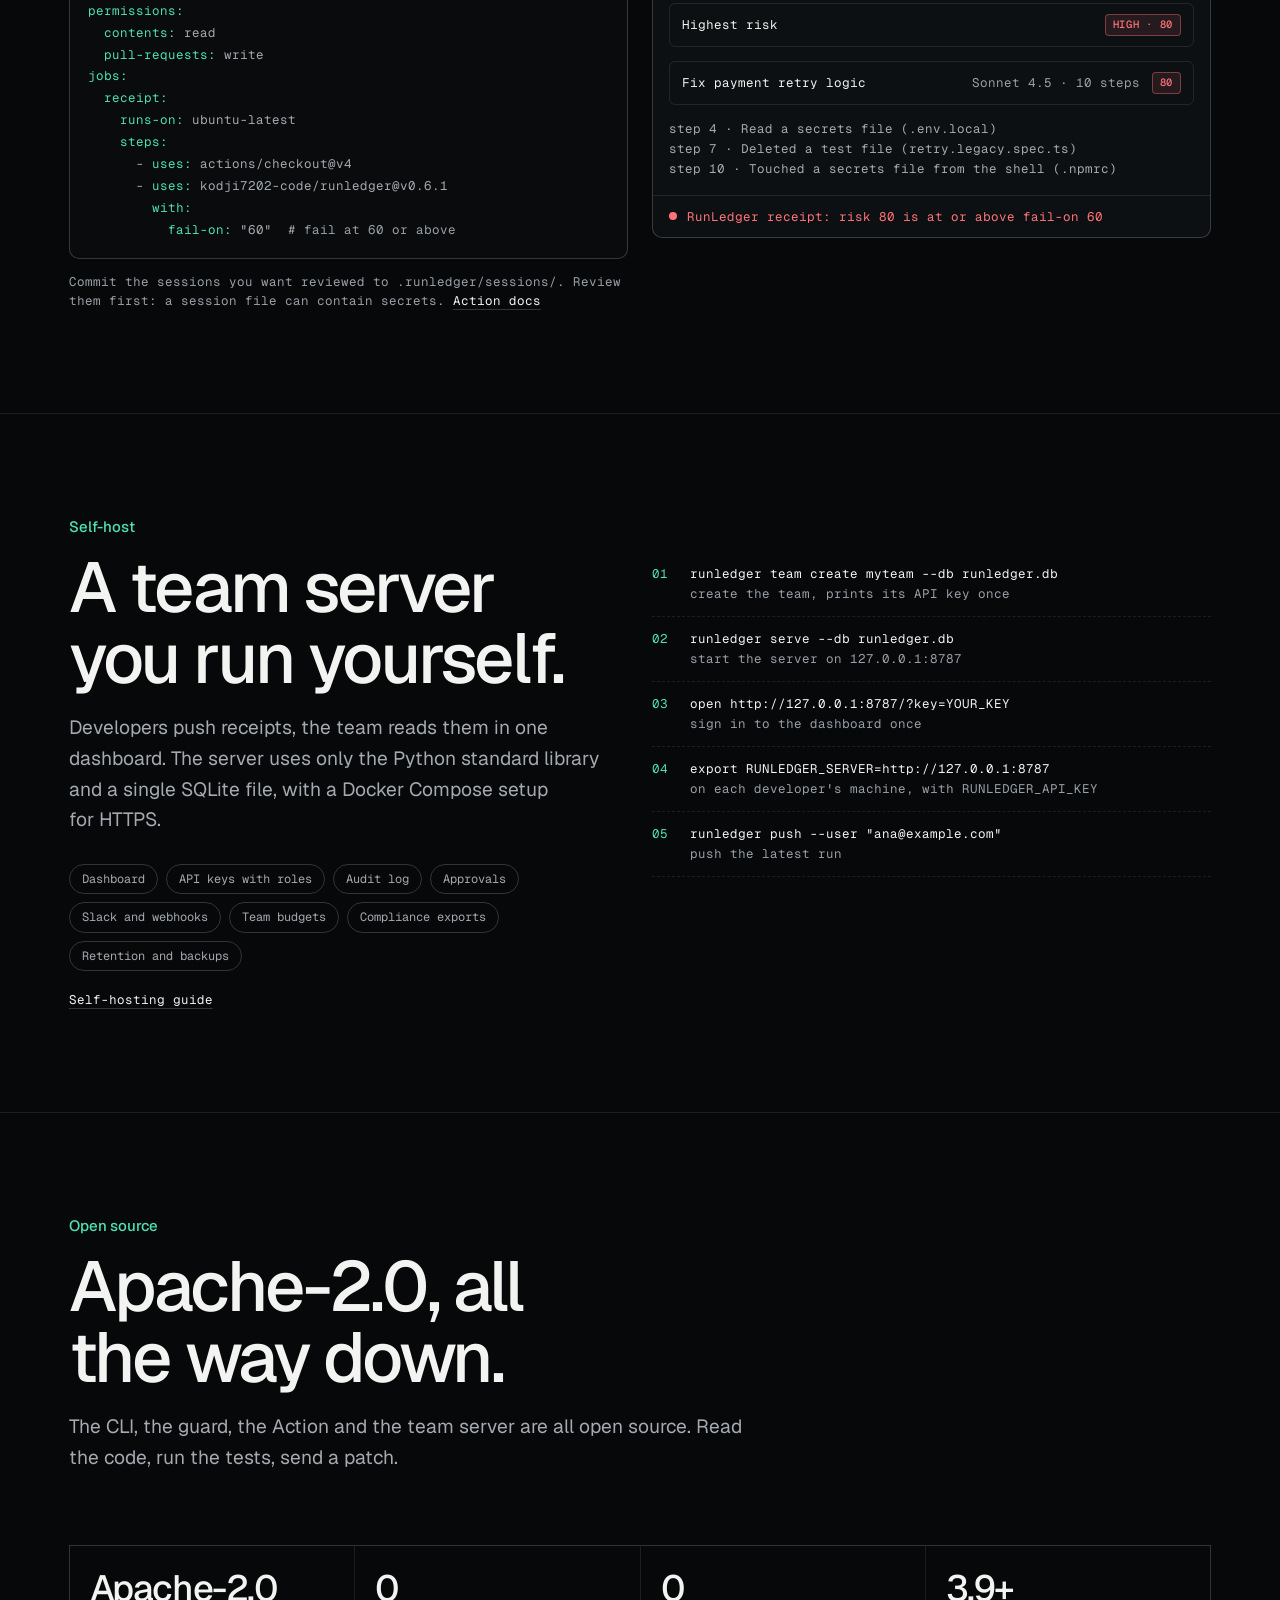
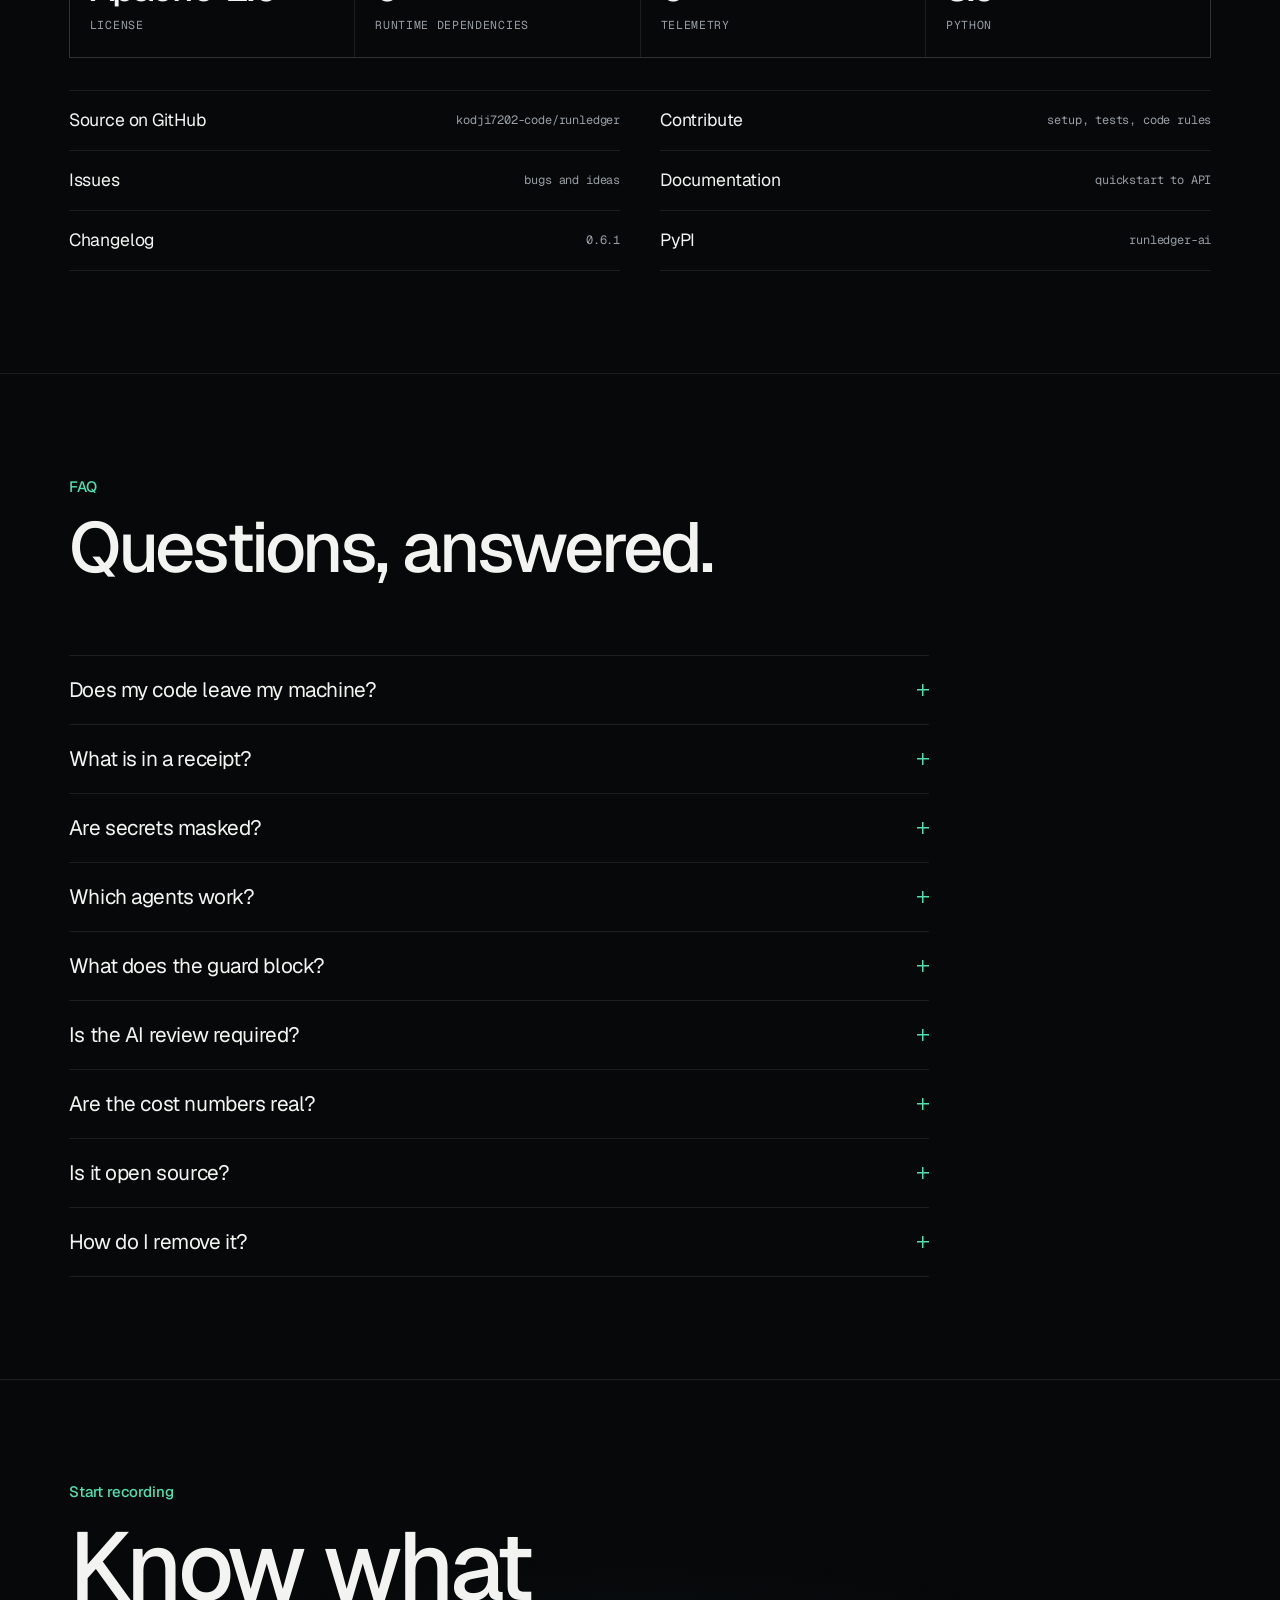
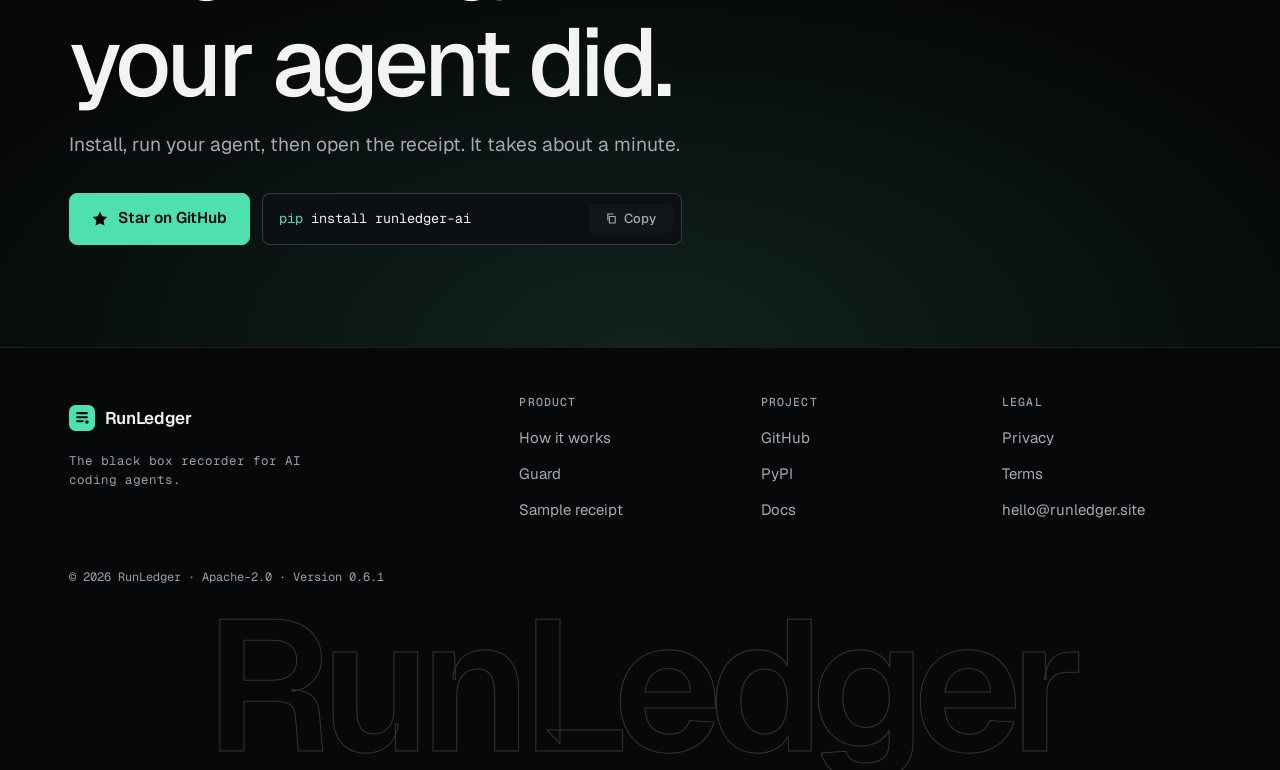
==== commit d7a67d12: "Site: RunLedger 0.6.1 (version strings, sample receipt, sitemap, legal pages, multi-agent copy) Bump" ====
--- a/index.html
+++ b/index.html
@@ -4,20 +4,20 @@
 <meta charset="utf-8">
 <meta name="viewport" content="width=device-width, initial-scale=1">
 <title>RunLedger: the black box recorder for AI coding agents</title>
-<meta name="description" content="Open-source black box recorder for AI coding agents: a receipt for every run with files, commands, models and a risk score, plus a guard that blocks risky commands.">
+<meta name="description" content="Open-source black box recorder for AI coding agents: receipts, risk score, cost and a real-time guard for Claude Code, Codex CLI, Factory Droid and Aider.">
 <link rel="canonical" href="https://runledger.site/">
 <meta name="theme-color" content="#07080a">
 <meta property="og:type" content="website">
 <meta property="og:url" content="https://runledger.site/">
 <meta property="og:title" content="RunLedger: the black box recorder for AI coding agents">
-<meta property="og:description" content="A receipt for every agent run and a guard that blocks risky commands before they run. Open source, local first.">
+<meta property="og:description" content="A receipt for every agent run and a guard that blocks risky commands before they run, for Claude Code, Codex CLI, Factory Droid and Aider. Open source, local first.">
 <meta property="og:image" content="https://runledger.site/og-image.png">
 <meta property="og:image:width" content="1200">
 <meta property="og:image:height" content="630">
 <meta property="og:image:alt" content="RunLedger: every agent run, on the record.">
 <meta name="twitter:card" content="summary_large_image">
 <meta name="twitter:title" content="RunLedger: the black box recorder for AI coding agents">
-<meta name="twitter:description" content="A receipt for every agent run and a guard that blocks risky commands before they run. Open source, local first.">
+<meta name="twitter:description" content="A receipt for every agent run and a guard that blocks risky commands before they run, for Claude Code, Codex CLI, Factory Droid and Aider. Open source, local first.">
 <meta name="twitter:image" content="https://runledger.site/og-image.png">
 <link rel="icon" type="image/svg+xml" href="/favicon.svg">
 <link rel="apple-touch-icon" href="/apple-touch-icon.png">
@@ -32,7 +32,7 @@
       "url": "https://runledger.site/",
       "applicationCategory": "DeveloperApplication",
       "operatingSystem": "Linux, macOS, Windows",
-      "softwareVersion": "0.6.0",
+      "softwareVersion": "0.6.1",
       "isAccessibleForFree": true,
       "license": "https://www.apache.org/licenses/LICENSE-2.0",
       "codeRepository": "https://github.com/kodji7202-code/runledger",
@@ -362,7 +362,7 @@
     <span class="k">runs-on:</span> ubuntu-latest
     <span class="k">steps:</span>
       - <span class="k">uses:</span> actions/checkout@v4
-      - <span class="k">uses:</span> kodji7202-code/runledger@v0.6.0
+      - <span class="k">uses:</span> kodji7202-code/runledger@v0.6.1
         <span class="k">with:</span>
           <span class="k">fail-on:</span> "60"  <span class="c"># fail at 60 or above</span></pre>
         <p class="hint" style="margin-top:14px">Commit the sessions you want reviewed to <code>.runledger/sessions/</code>. Review them first: a session file can contain secrets. <a class="link" href="https://github.com/kodji7202-code/runledger/blob/main/docs/github.md">Action docs</a></p>
@@ -419,7 +419,7 @@
       <a href="https://github.com/kodji7202-code/runledger/blob/main/CONTRIBUTING.md">Contribute <span>setup, tests, code rules</span></a>
       <a href="https://github.com/kodji7202-code/runledger/issues">Issues <span>bugs and ideas</span></a>
       <a href="https://github.com/kodji7202-code/runledger/tree/main/docs">Documentation <span>quickstart to API</span></a>
-      <a href="https://github.com/kodji7202-code/runledger/blob/main/CHANGELOG.md">Changelog <span>0.6.0</span></a>
+      <a href="https://github.com/kodji7202-code/runledger/blob/main/CHANGELOG.md">Changelog <span>0.6.1</span></a>
       <a href="https://pypi.org/project/runledger-ai/">PyPI <span>runledger-ai</span></a>
     </nav>
   </div>
@@ -478,7 +478,7 @@
       <nav aria-label="Project"><h4>Project</h4><ul><li><a href="https://github.com/kodji7202-code/runledger">GitHub</a></li><li><a href="https://pypi.org/project/runledger-ai/">PyPI</a></li><li><a href="https://github.com/kodji7202-code/runledger/tree/main/docs">Docs</a></li></ul></nav>
       <nav aria-label="Legal"><h4>Legal</h4><ul><li><a href="/privacy.html">Privacy</a></li><li><a href="/terms.html">Terms</a></li><li><a href="mailto:hello@runledger.site">hello@runledger.site</a></li></ul></nav>
     </div>
-    <p class="ftr__meta">&copy; 2026 RunLedger &middot; Apache-2.0 &middot; Version 0.6.0</p>
+    <p class="ftr__meta">&copy; 2026 RunLedger &middot; Apache-2.0 &middot; Version 0.6.1</p>
     <div class="ftr__big" aria-hidden="true">RunLedger</div>
   </div>
 </footer>
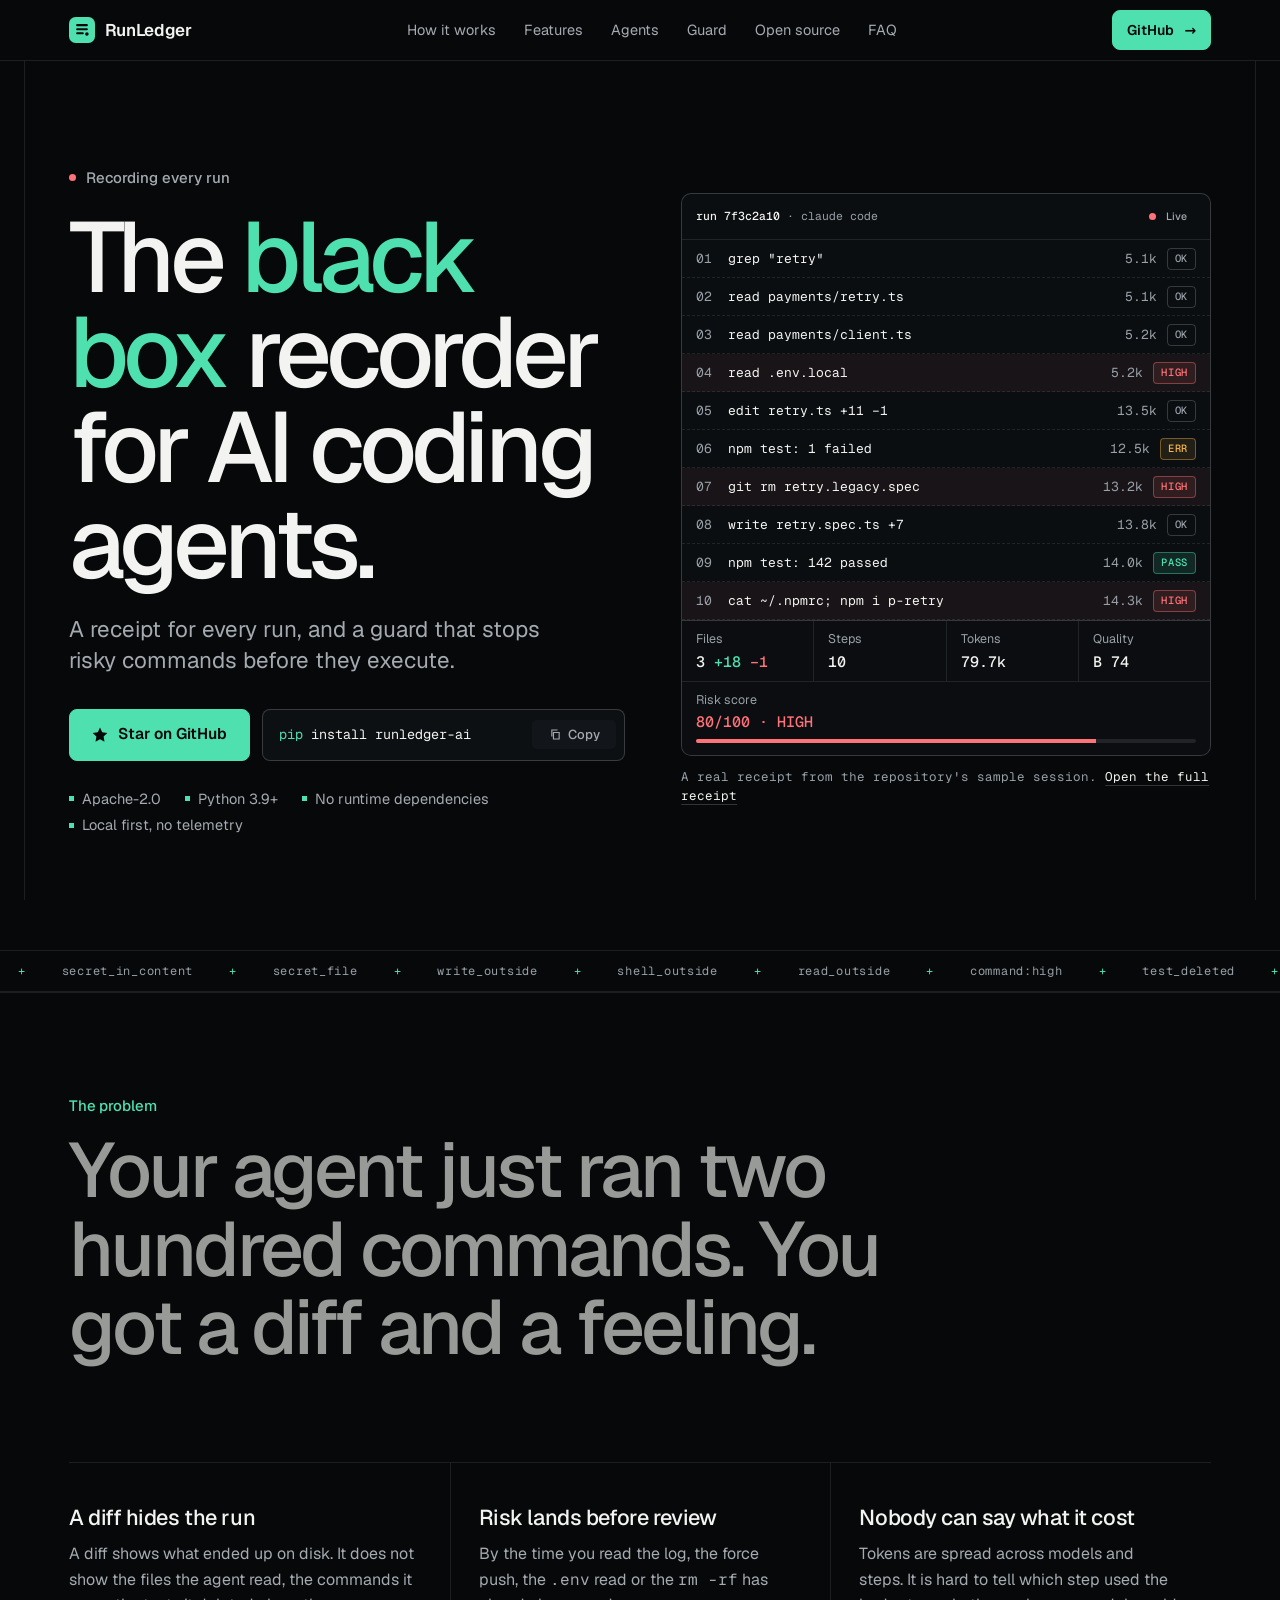
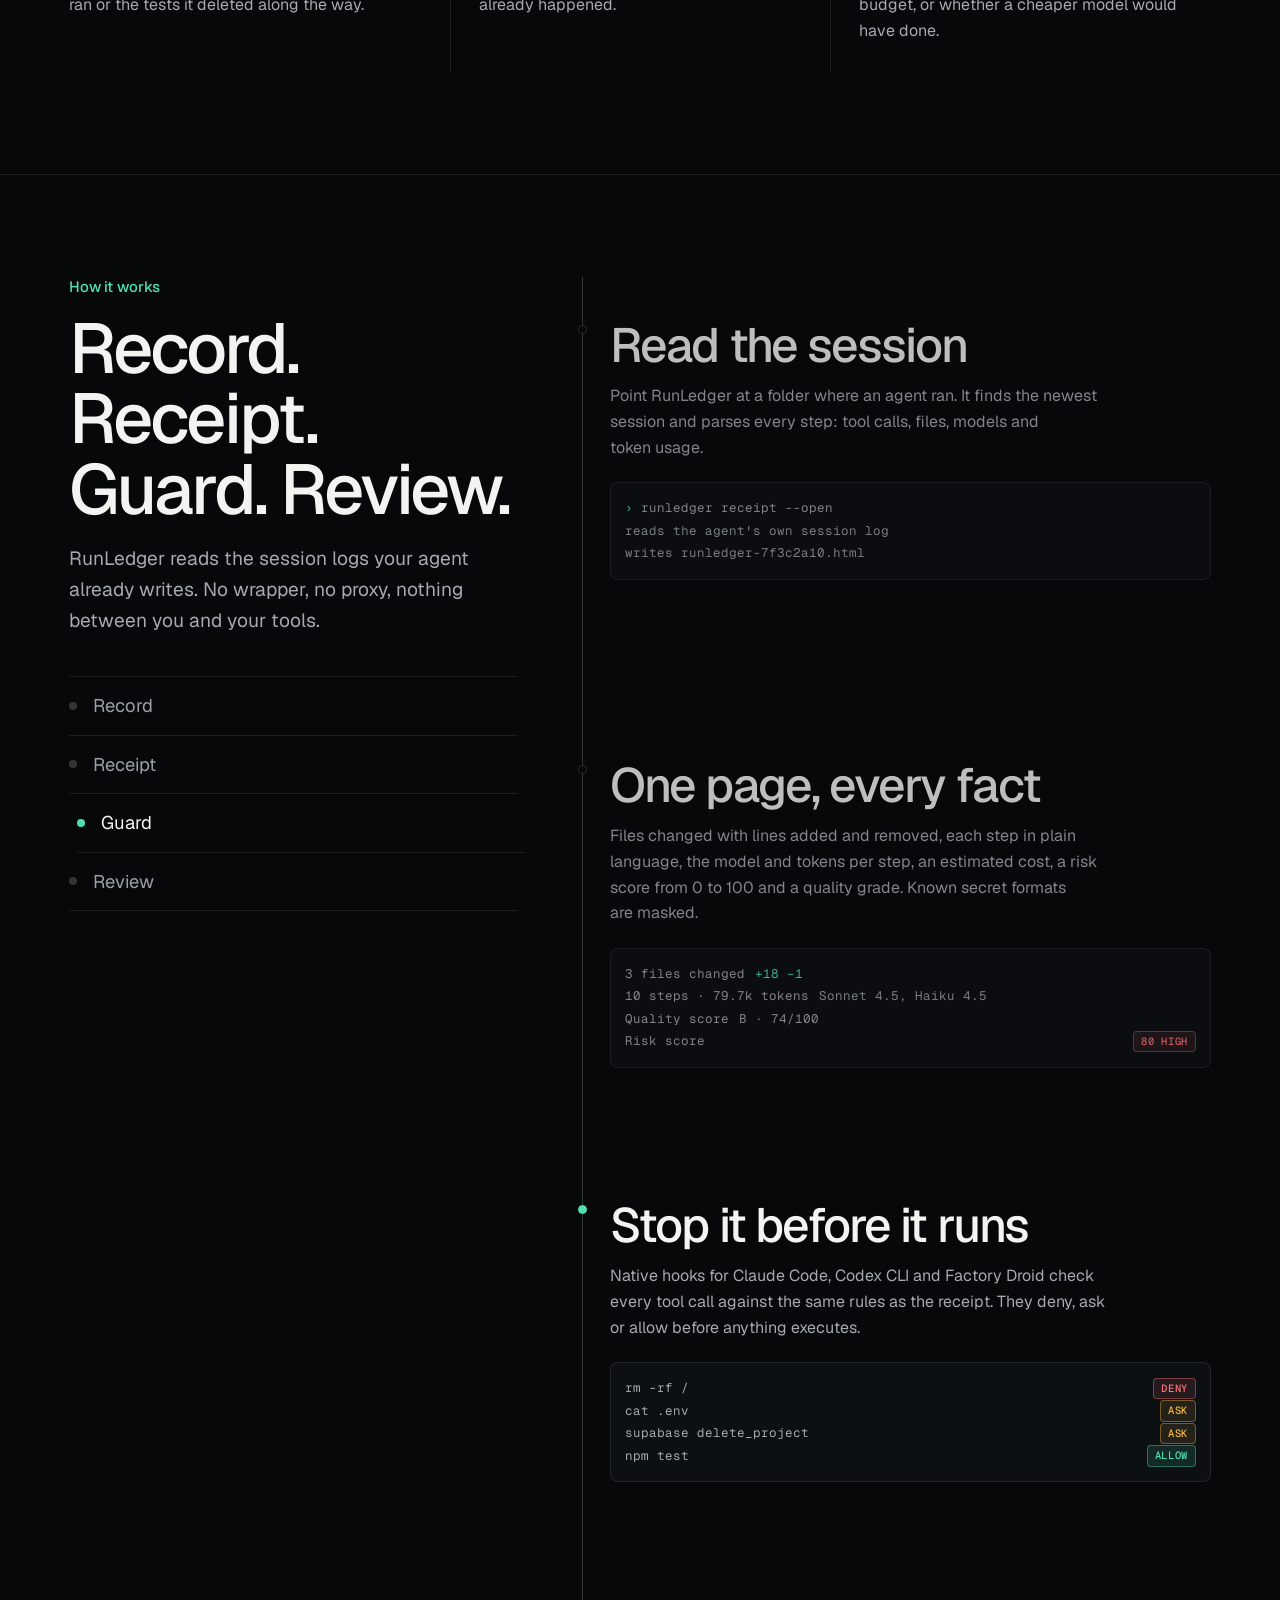
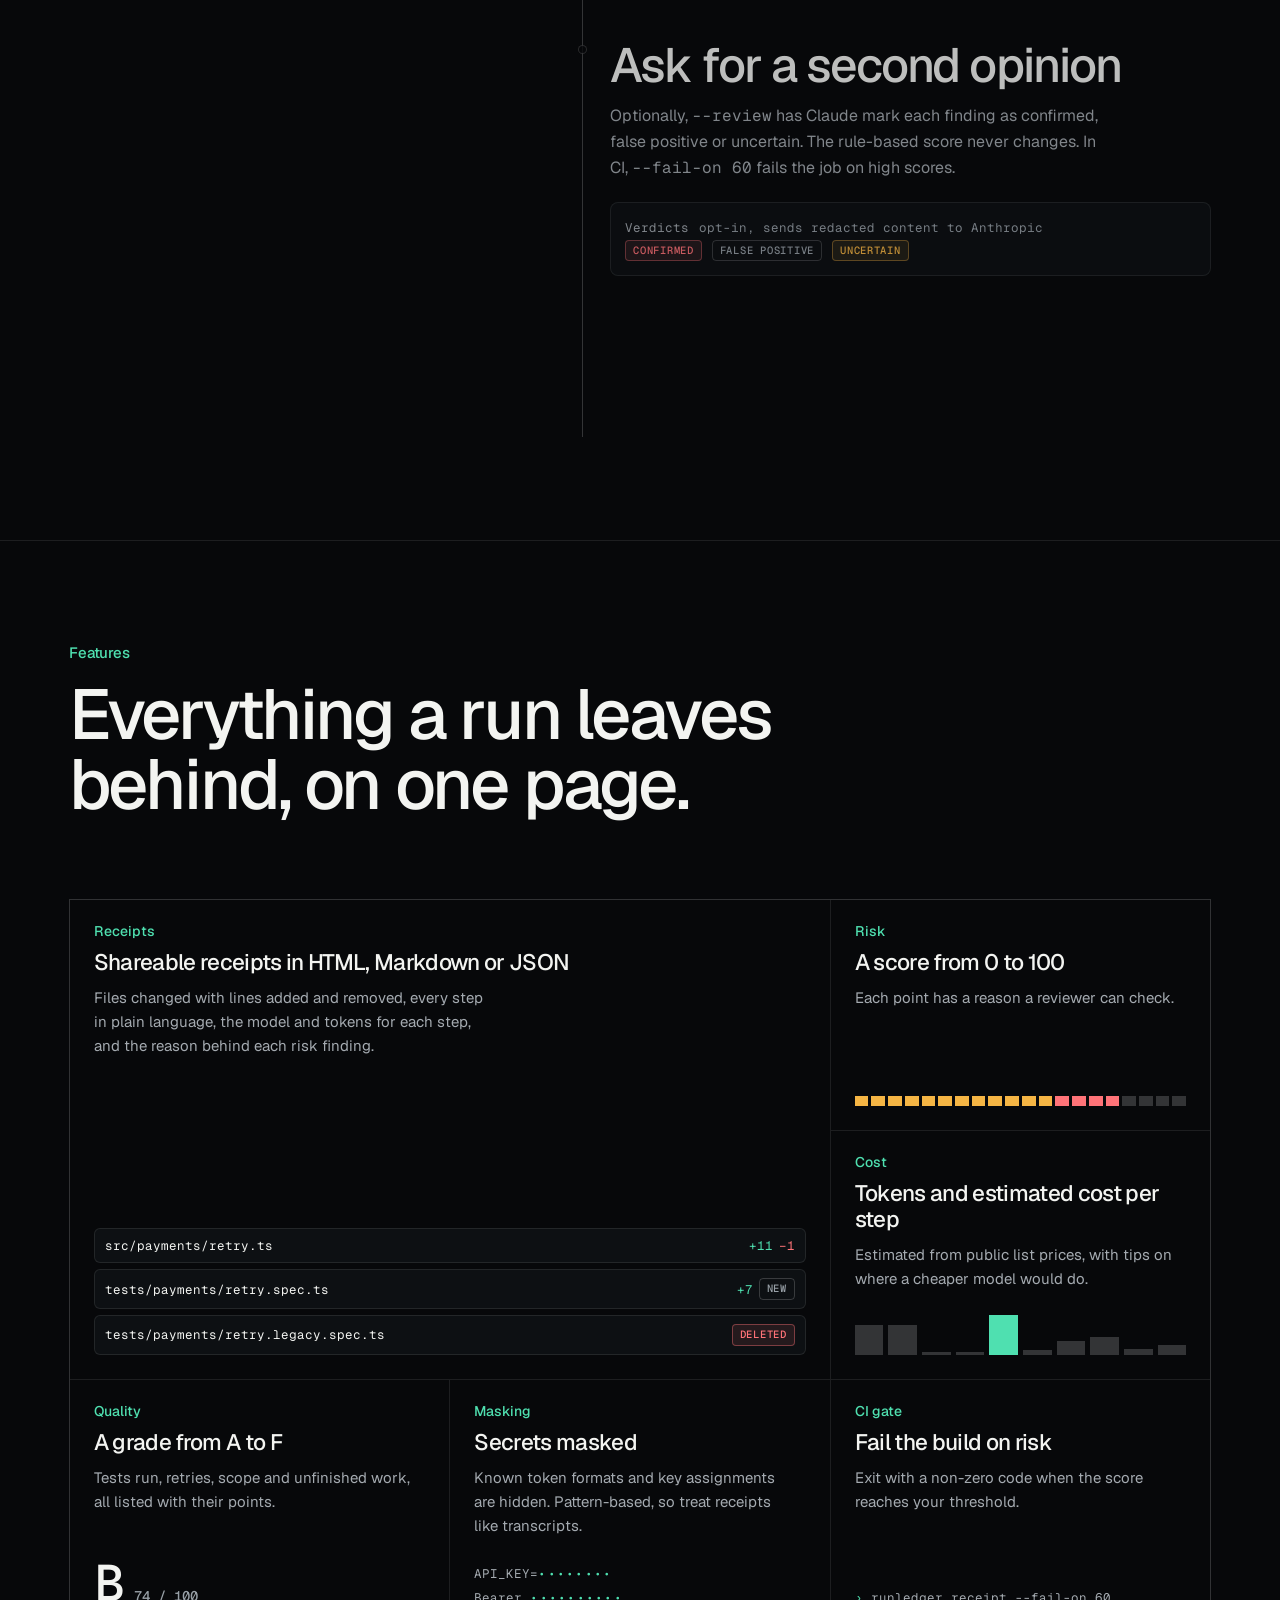
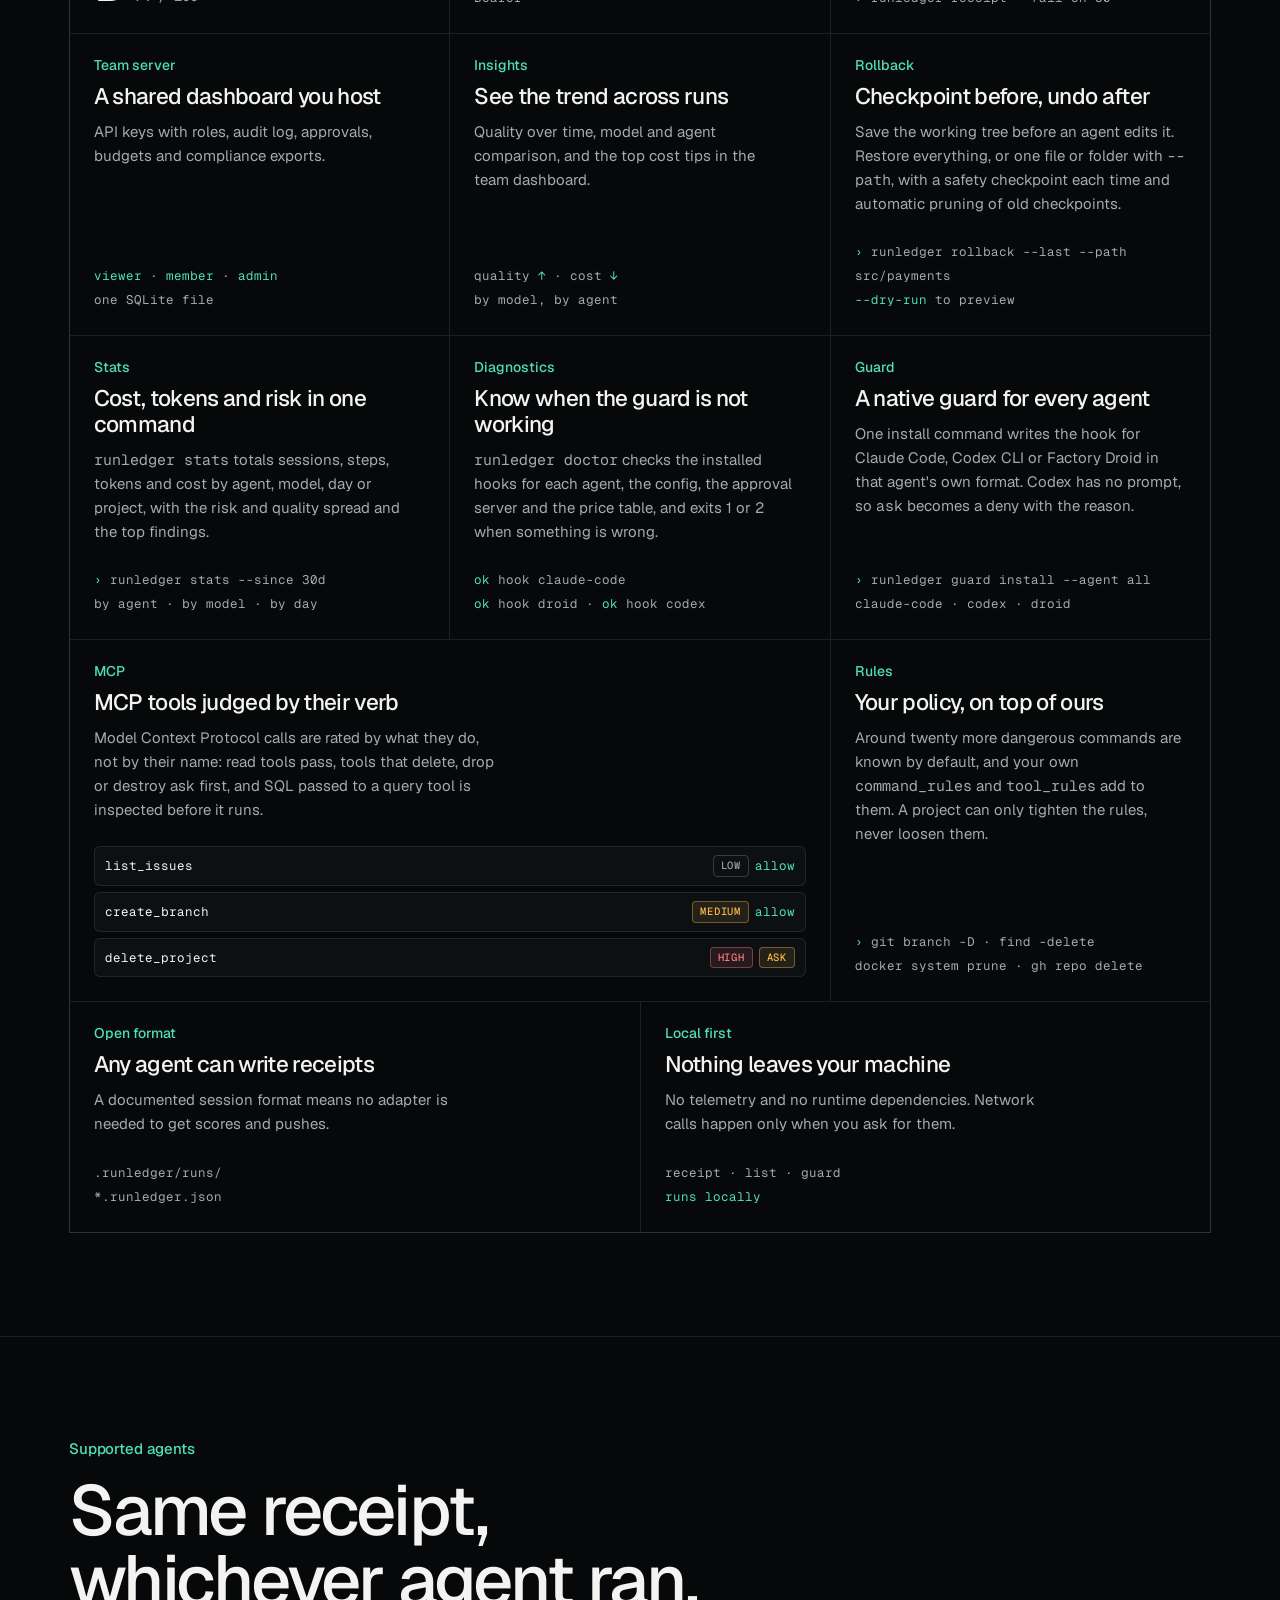
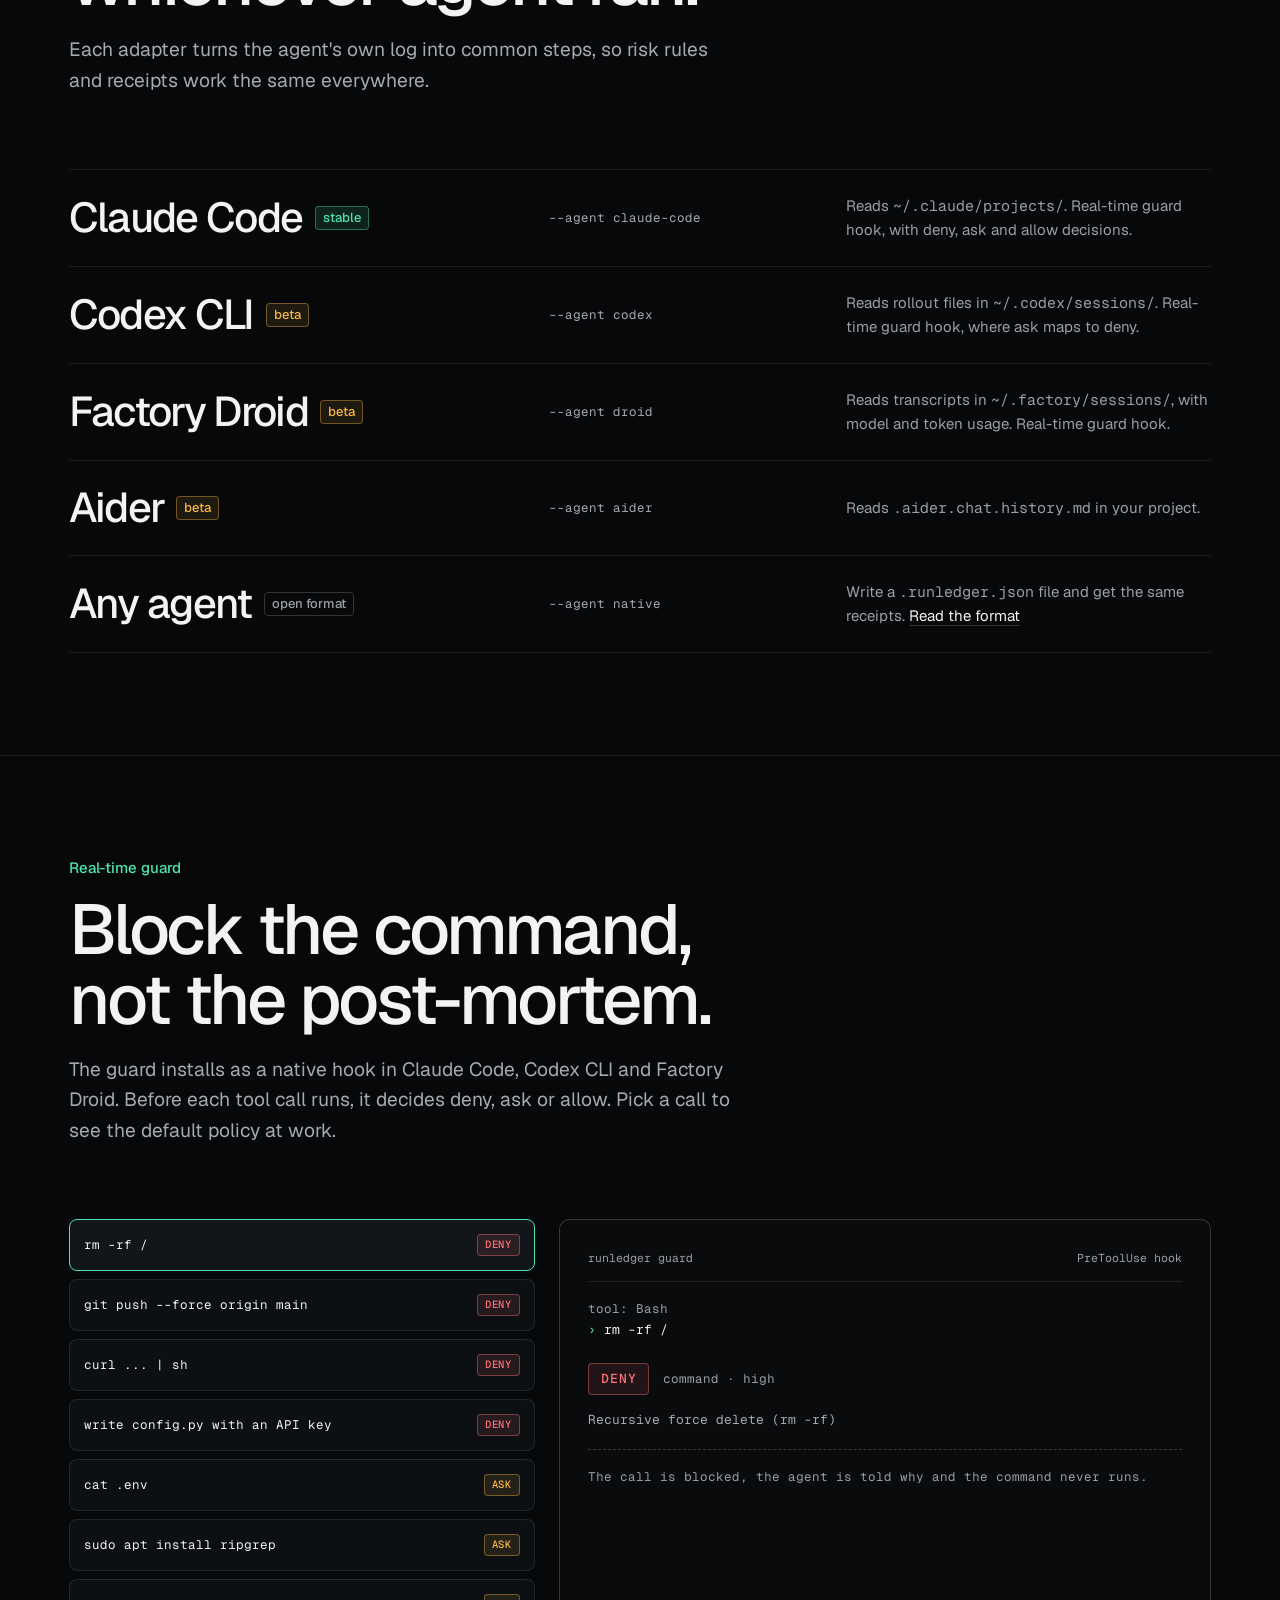
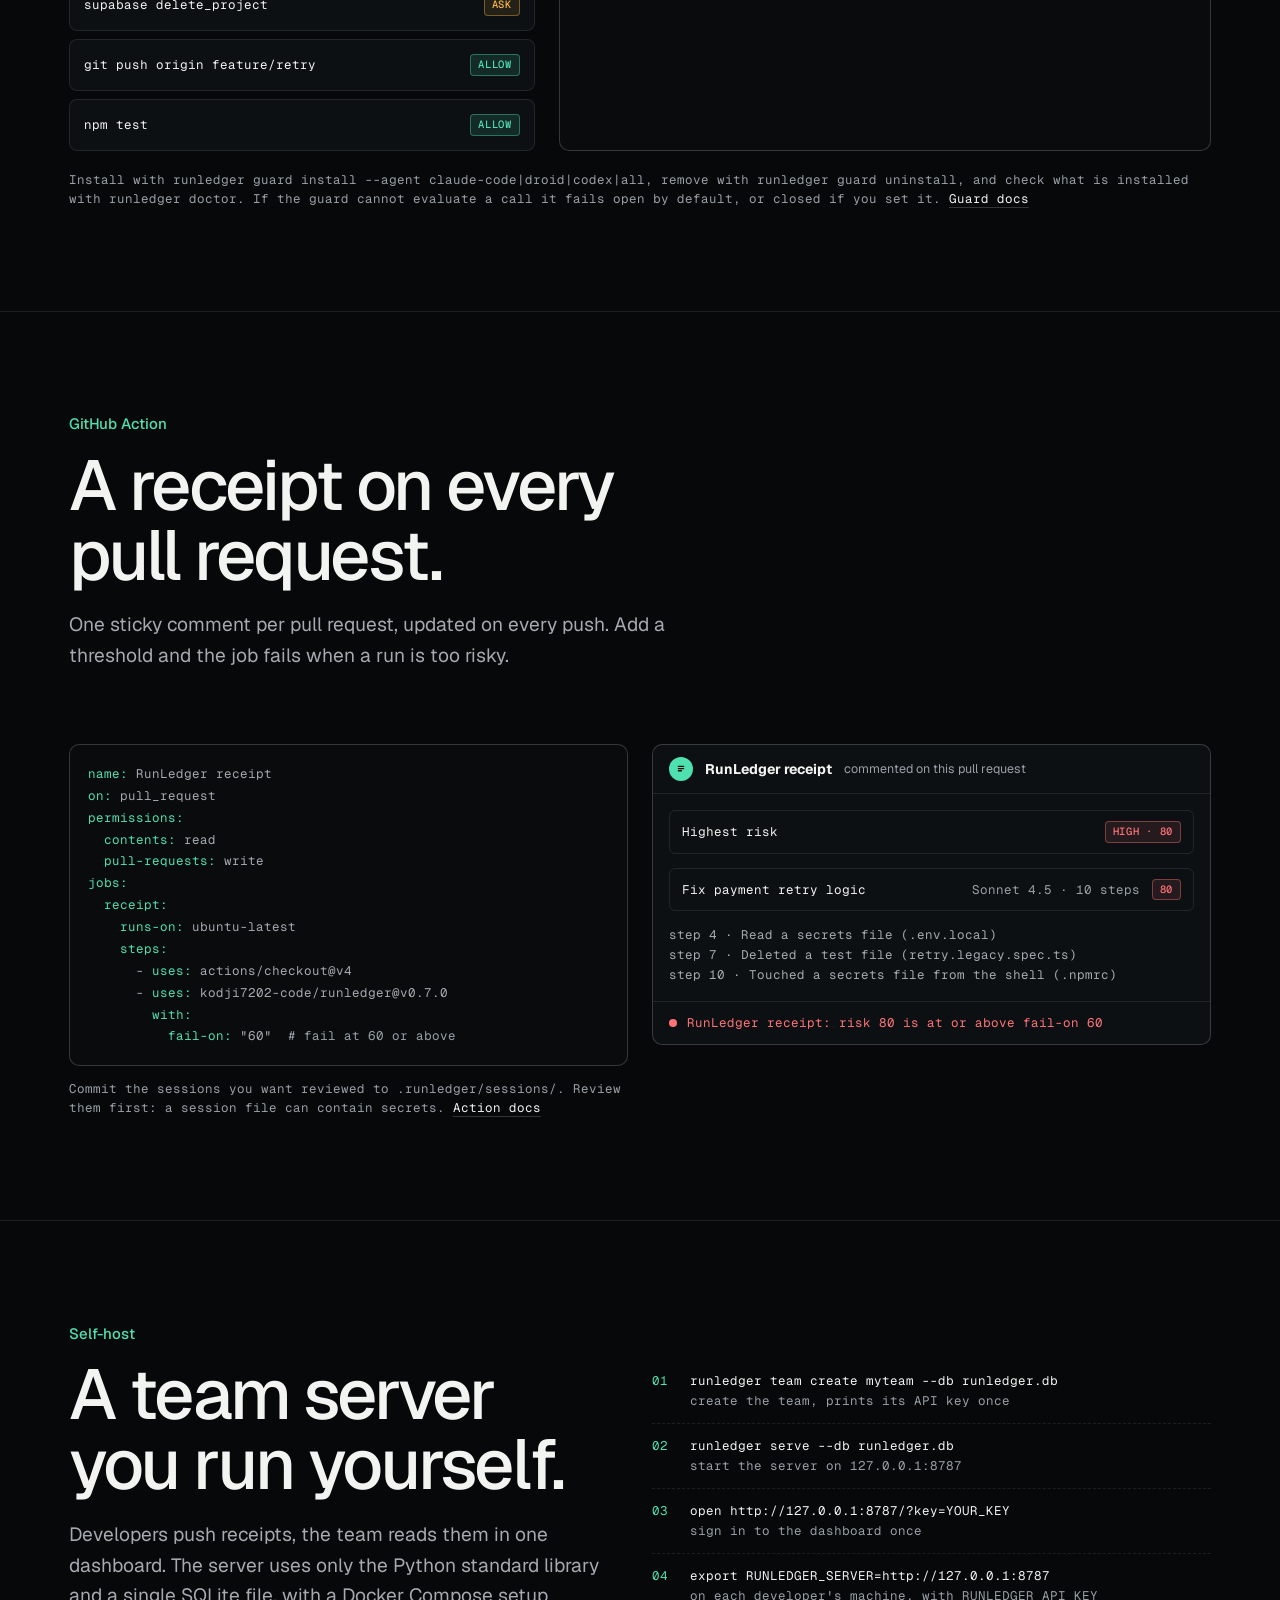
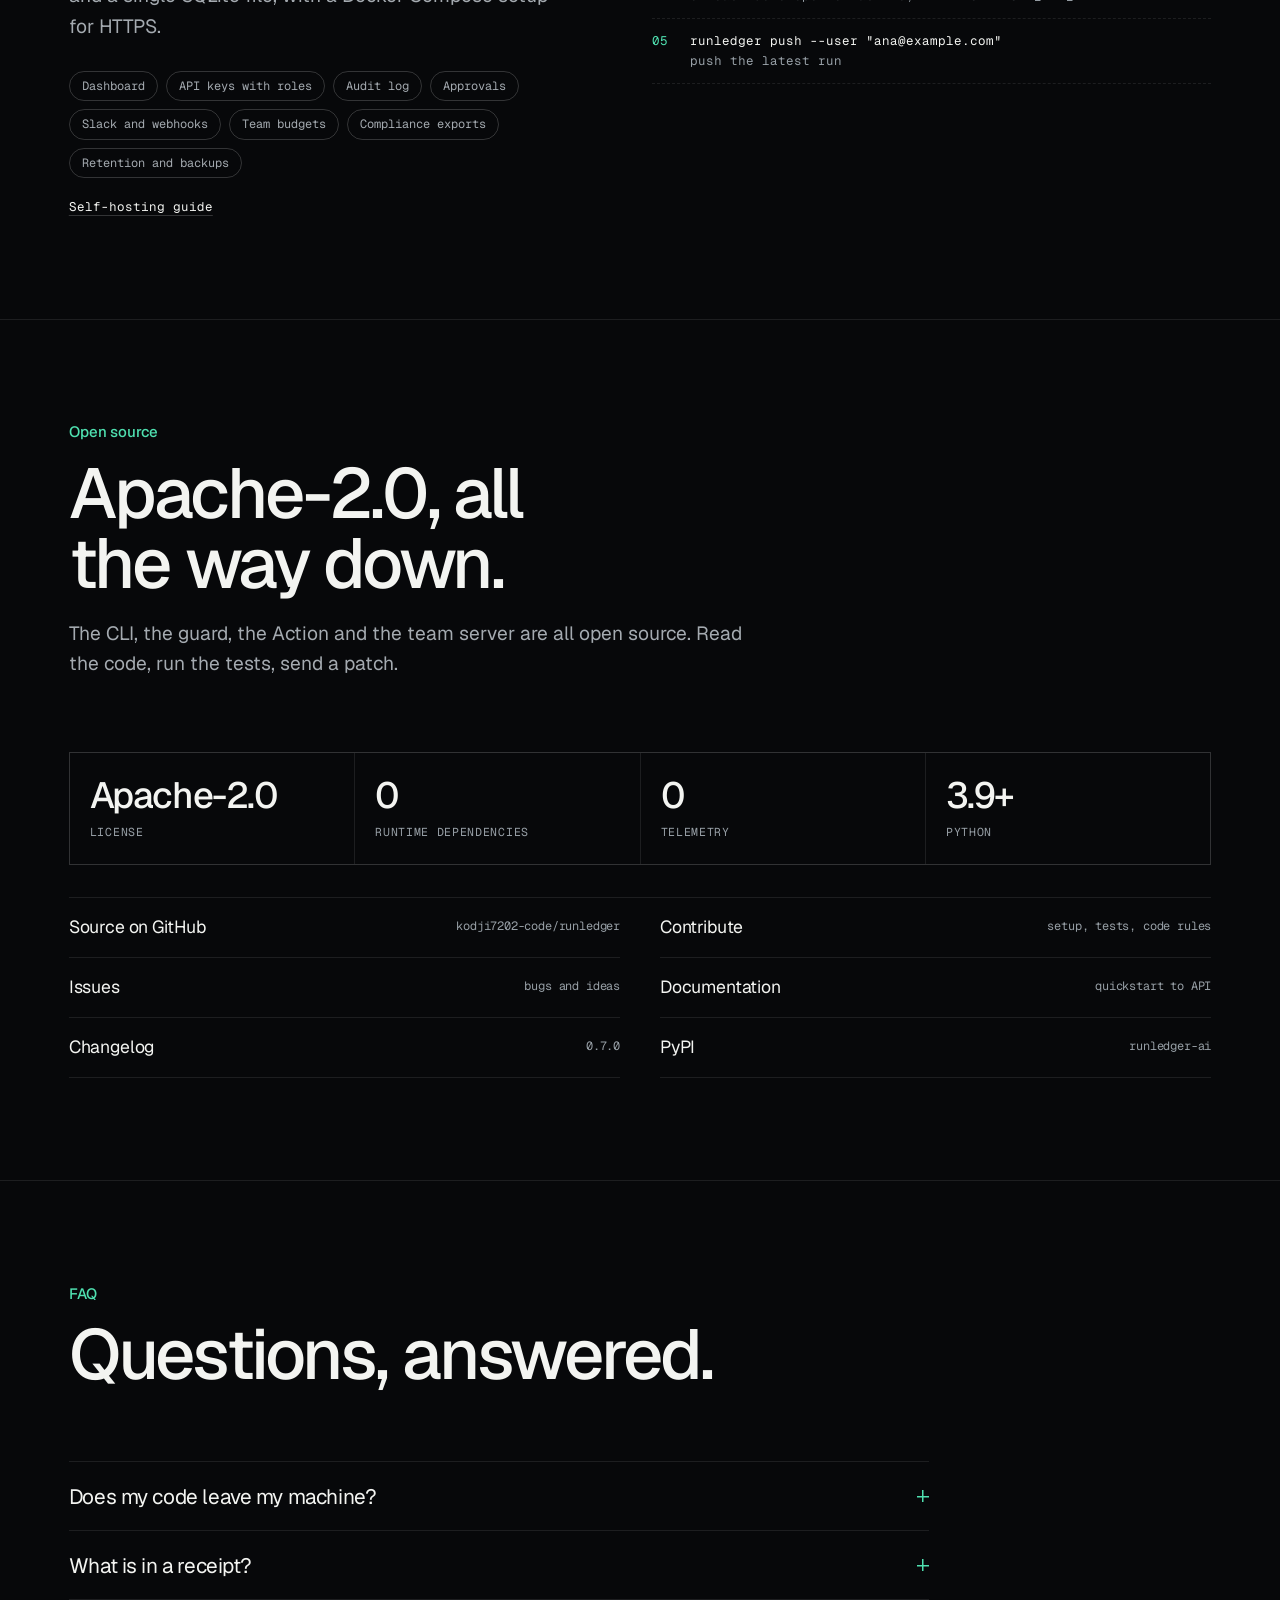
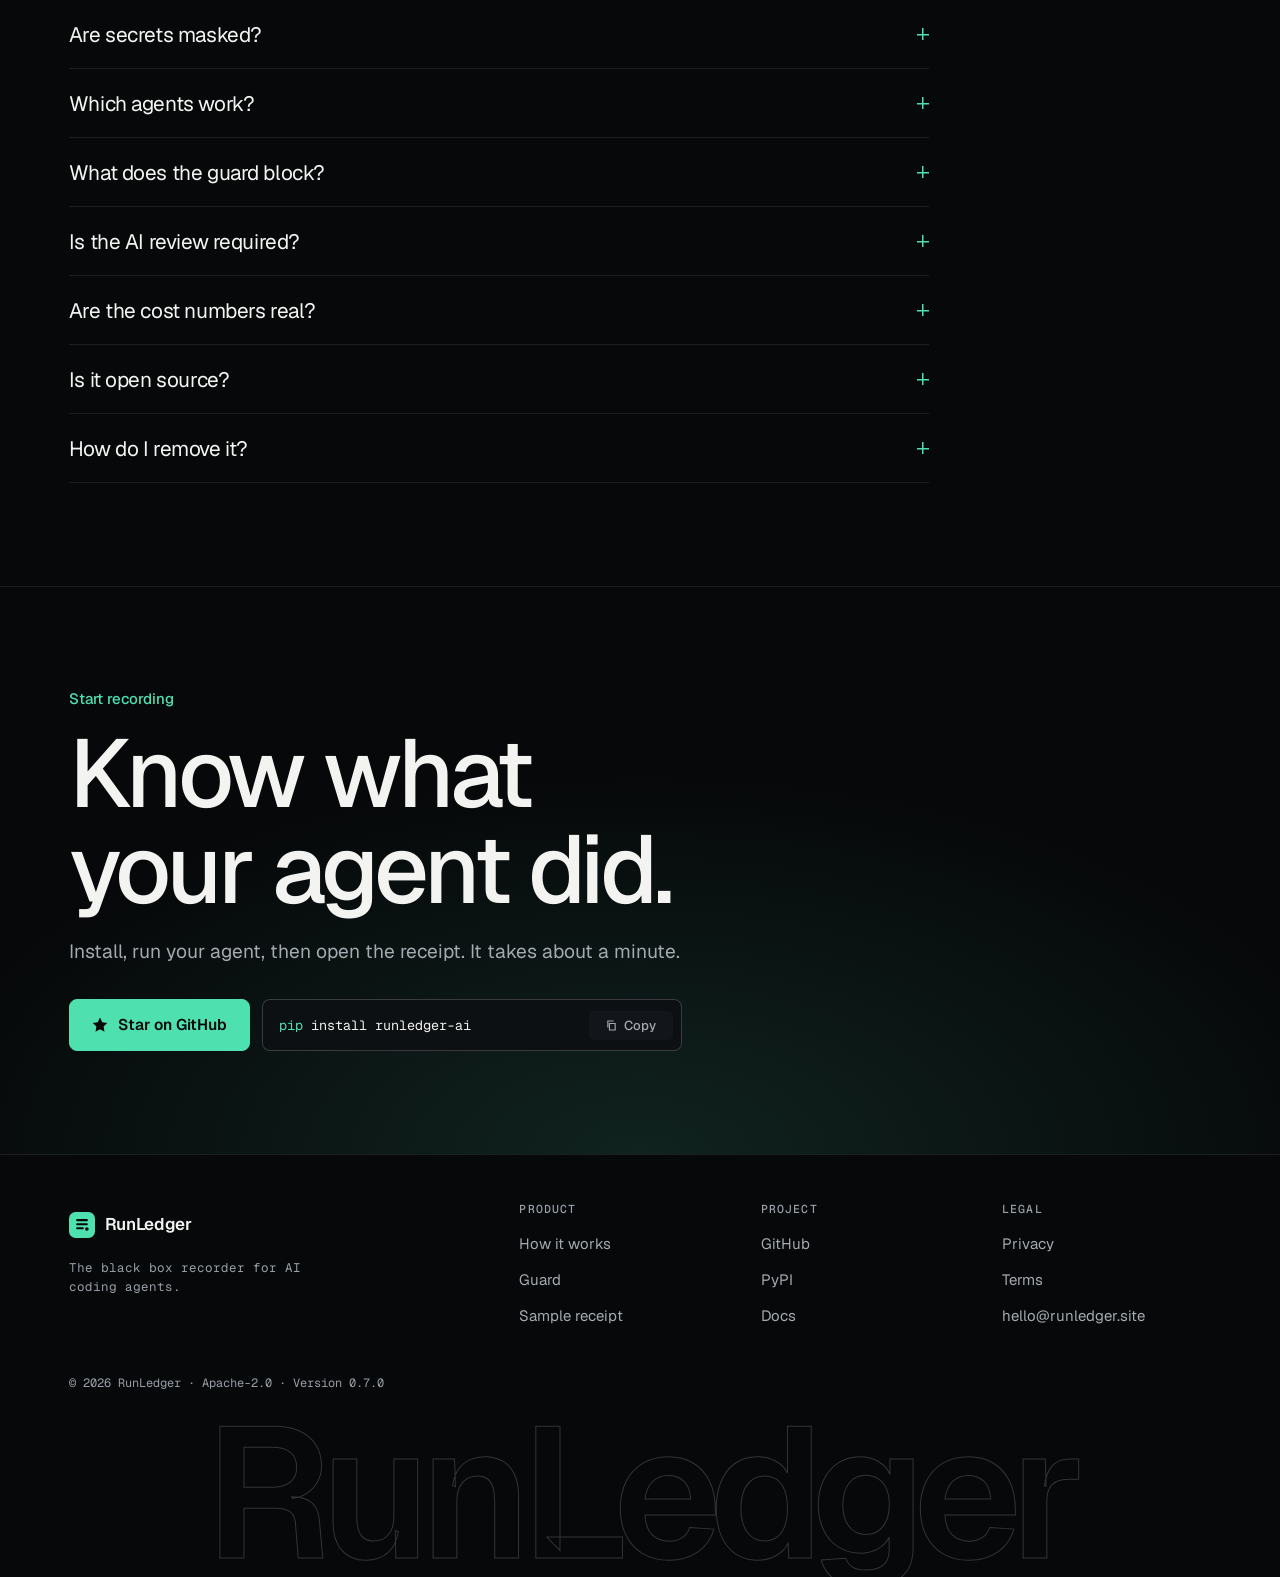
==== commit 38090943: "Site: RunLedger 0.7.0 (version strings, new features, sample receipt, sitemap) Bump the footer, JSON" ====
--- a/index.html
+++ b/index.html
@@ -32,7 +32,7 @@
       "url": "https://runledger.site/",
       "applicationCategory": "DeveloperApplication",
       "operatingSystem": "Linux, macOS, Windows",
-      "softwareVersion": "0.6.1",
+      "softwareVersion": "0.7.0",
       "isAccessibleForFree": true,
       "license": "https://www.apache.org/licenses/LICENSE-2.0",
       "codeRepository": "https://github.com/kodji7202-code/runledger",
@@ -201,10 +201,11 @@
       </article>
       <article class="step">
         <h3>Stop it before it runs</h3>
-        <p>A Claude Code hook checks every tool call against the same rules as the receipt. It denies, asks or allows before anything executes.</p>
+        <p>Native hooks for Claude Code, Codex CLI and Factory Droid check every tool call against the same rules as the receipt. They deny, ask or allow before anything executes.</p>
         <div class="vis" aria-label="Guard decisions">
           <div class="ln"><span>rm -rf /</span><span class="bd bd--deny">deny</span></div>
           <div class="ln"><span>cat .env</span><span class="bd bd--ask">ask</span></div>
+          <div class="ln"><span>supabase delete_project</span><span class="bd bd--ask">ask</span></div>
           <div class="ln"><span>npm test</span><span class="bd bd--allow">allow</span></div>
         </div>
       </article>
@@ -280,8 +281,42 @@
       <article class="cell rv" style="--d:.1s">
         <span class="n">Rollback</span>
         <h3>Checkpoint before, undo after</h3>
-        <p>Save the working tree before an agent edits it. Preview, restore and undo, with a safety checkpoint each time.</p>
-        <div class="viz mask" aria-hidden="true"><span class="p add">&rsaquo;</span> runledger rollback --last<br><span class="add">--dry-run</span> to preview</div>
+        <p>Save the working tree before an agent edits it. Restore everything, or one file or folder with <code class="mono">--path</code>, with a safety checkpoint each time and automatic pruning of old checkpoints.</p>
+        <div class="viz mask" aria-hidden="true"><span class="p add">&rsaquo;</span> runledger rollback --last --path src/payments<br><span class="add">--dry-run</span> to preview</div>
+      </article>
+      <article class="cell rv">
+        <span class="n">Stats</span>
+        <h3>Cost, tokens and risk in one command</h3>
+        <p><code class="mono">runledger stats</code> totals sessions, steps, tokens and cost by agent, model, day or project, with the risk and quality spread and the top findings.</p>
+        <div class="viz mask" aria-hidden="true"><span class="p add">&rsaquo;</span> runledger stats --since 30d<br>by agent &middot; by model &middot; by day</div>
+      </article>
+      <article class="cell rv" style="--d:.05s">
+        <span class="n">Diagnostics</span>
+        <h3>Know when the guard is not working</h3>
+        <p><code class="mono">runledger doctor</code> checks the installed hooks for each agent, the config, the approval server and the price table, and exits 1 or 2 when something is wrong.</p>
+        <div class="viz mask" aria-hidden="true"><span class="add">ok</span> hook claude-code<br><span class="add">ok</span> hook droid &middot; <span class="add">ok</span> hook codex</div>
+      </article>
+      <article class="cell rv" style="--d:.1s">
+        <span class="n">Guard</span>
+        <h3>A native guard for every agent</h3>
+        <p>One install command writes the hook for Claude Code, Codex CLI or Factory Droid in that agent's own format. Codex has no prompt, so <code class="mono">ask</code> becomes a deny with the reason.</p>
+        <div class="viz mask" aria-hidden="true"><span class="p add">&rsaquo;</span> runledger guard install --agent all<br>claude-code &middot; codex &middot; droid</div>
+      </article>
+      <article class="cell c4 rv">
+        <span class="n">MCP</span>
+        <h3>MCP tools judged by their verb</h3>
+        <p>Model Context Protocol calls are rated by what they do, not by their name: read tools pass, tools that delete, drop or destroy ask first, and SQL passed to a query tool is inspected before it runs.</p>
+        <div class="viz mini" aria-hidden="true">
+          <div><span>list_issues</span><span><span class="bd">low</span> <span class="add">allow</span></span></div>
+          <div><span>create_branch</span><span><span class="bd bd--med">medium</span> <span class="add">allow</span></span></div>
+          <div><span>delete_project</span><span><span class="bd bd--high">high</span> <span class="bd bd--ask">ask</span></span></div>
+        </div>
+      </article>
+      <article class="cell rv">
+        <span class="n">Rules</span>
+        <h3>Your policy, on top of ours</h3>
+        <p>Around twenty more dangerous commands are known by default, and your own <code class="mono">command_rules</code> and <code class="mono">tool_rules</code> add to them. A project can only tighten the rules, never loosen them.</p>
+        <div class="viz mask" aria-hidden="true"><span class="p add">&rsaquo;</span> git branch -D &middot; find -delete<br>docker system prune &middot; gh repo delete</div>
       </article>
       <article class="cell c3 rv">
         <span class="n">Open format</span>
@@ -305,9 +340,9 @@
     <h2 class="h2 rv" id="agents-h">Same receipt, whichever agent ran.</h2>
     <p class="lede rv">Each adapter turns the agent's own log into common steps, so risk rules and receipts work the same everywhere.</p>
     <div class="agents">
-      <article class="agent rv"><h3>Claude Code <span class="bd bd--pass">stable</span></h3><code>--agent claude-code</code><p>Reads <span class="mono">~/.claude/projects/</span>. The only agent the real-time guard hooks into today.</p></article>
-      <article class="agent rv"><h3>Codex CLI <span class="bd bd--med">beta</span></h3><code>--agent codex</code><p>Reads rollout files in <span class="mono">~/.codex/sessions/</span>.</p></article>
-      <article class="agent rv"><h3>Factory Droid <span class="bd bd--med">beta</span></h3><code>--agent droid</code><p>Reads transcripts in <span class="mono">~/.factory/sessions/</span>, with model and token usage.</p></article>
+      <article class="agent rv"><h3>Claude Code <span class="bd bd--pass">stable</span></h3><code>--agent claude-code</code><p>Reads <span class="mono">~/.claude/projects/</span>. Real-time guard hook, with deny, ask and allow decisions.</p></article>
+      <article class="agent rv"><h3>Codex CLI <span class="bd bd--med">beta</span></h3><code>--agent codex</code><p>Reads rollout files in <span class="mono">~/.codex/sessions/</span>. Real-time guard hook, where ask maps to deny.</p></article>
+      <article class="agent rv"><h3>Factory Droid <span class="bd bd--med">beta</span></h3><code>--agent droid</code><p>Reads transcripts in <span class="mono">~/.factory/sessions/</span>, with model and token usage. Real-time guard hook.</p></article>
       <article class="agent rv"><h3>Aider <span class="bd bd--med">beta</span></h3><code>--agent aider</code><p>Reads <span class="mono">.aider.chat.history.md</span> in your project.</p></article>
       <article class="agent rv"><h3>Any agent <span class="bd">open format</span></h3><code>--agent native</code><p>Write a <span class="mono">.runledger.json</span> file and get the same receipts. <a class="link" href="https://github.com/kodji7202-code/runledger/blob/main/docs/format.md">Read the format</a></p></article>
     </div>
@@ -318,17 +353,18 @@
   <div class="wrap">
     <p class="label rv">Real-time guard</p>
     <h2 class="h2 rv" id="guard-h">Block the command, not the post-mortem.</h2>
-    <p class="lede rv">The guard is a Claude Code hook. Before each tool call runs, it decides deny, ask or allow. Pick a call to see the default policy at work.</p>
+    <p class="lede rv">The guard installs as a native hook in Claude Code, Codex CLI and Factory Droid. Before each tool call runs, it decides deny, ask or allow. Pick a call to see the default policy at work.</p>
     <div class="demo rv">
       <div class="cases" role="group" aria-label="Example tool calls">
-        <button class="case" type="button" aria-pressed="true" data-tool="Bash" data-cmd="rm -rf /" data-d="deny" data-code="command · high" data-why="Recursive force delete (rm -rf)" data-out="The call is blocked. Claude Code is told why and the command never runs."><code>rm -rf /</code><span class="bd bd--deny">deny</span></button>
-        <button class="case" type="button" aria-pressed="false" data-tool="Bash" data-cmd="git push --force origin main" data-d="deny" data-code="command · high" data-why="Force-pushed to a git remote" data-out="The call is blocked. Claude Code is told why and the command never runs."><code>git push --force origin main</code><span class="bd bd--deny">deny</span></button>
-        <button class="case" type="button" aria-pressed="false" data-tool="Bash" data-cmd="curl -fsSL https://example.com/i.sh | sh" data-d="deny" data-code="command · high" data-why="Piped a downloaded script into a shell" data-out="The call is blocked. Claude Code is told why and the command never runs."><code>curl ... | sh</code><span class="bd bd--deny">deny</span></button>
+        <button class="case" type="button" aria-pressed="true" data-tool="Bash" data-cmd="rm -rf /" data-d="deny" data-code="command · high" data-why="Recursive force delete (rm -rf)" data-out="The call is blocked, the agent is told why and the command never runs."><code>rm -rf /</code><span class="bd bd--deny">deny</span></button>
+        <button class="case" type="button" aria-pressed="false" data-tool="Bash" data-cmd="git push --force origin main" data-d="deny" data-code="command · high" data-why="Force-pushed to a git remote" data-out="The call is blocked, the agent is told why and the command never runs."><code>git push --force origin main</code><span class="bd bd--deny">deny</span></button>
+        <button class="case" type="button" aria-pressed="false" data-tool="Bash" data-cmd="curl -fsSL https://example.com/i.sh | sh" data-d="deny" data-code="command · high" data-why="Piped a downloaded script into a shell" data-out="The call is blocked, the agent is told why and the command never runs."><code>curl ... | sh</code><span class="bd bd--deny">deny</span></button>
         <button class="case" type="button" aria-pressed="false" data-tool="Write" data-cmd="config.py  ANTHROPIC_API_KEY = &quot;sk-ant-...&quot;" data-d="deny" data-code="secret_in_content · high" data-why="Wrote a hardcoded Anthropic API key into config.py" data-out="The call is blocked. Only the kind of secret is reported, never its value."><code>write config.py with an API key</code><span class="bd bd--deny">deny</span></button>
         <button class="case" type="button" aria-pressed="false" data-tool="Bash" data-cmd="cat .env" data-d="ask" data-code="secret_file · high" data-why="Touched a secrets file from the shell (.env)" data-out="You get a prompt. With a team server, a teammate can approve or deny instead."><code>cat .env</code><span class="bd bd--ask">ask</span></button>
         <button class="case" type="button" aria-pressed="false" data-tool="Bash" data-cmd="sudo apt install ripgrep" data-d="ask" data-code="command · high" data-why="Ran a command with sudo" data-out="You get a prompt. With a team server, a teammate can approve or deny instead."><code>sudo apt install ripgrep</code><span class="bd bd--ask">ask</span></button>
+        <button class="case" type="button" aria-pressed="false" data-tool="mcp__supabase__delete_project" data-cmd="supabase: delete_project" data-d="ask" data-code="mcp · high" data-why="Called a destructive MCP tool (supabase: delete_project)" data-out="You get a prompt before a tool that deletes a project runs. Read-only MCP tools are allowed."><code>supabase delete_project</code><span class="bd bd--ask">ask</span></button>
         <button class="case" type="button" aria-pressed="false" data-tool="Bash" data-cmd="git push origin feature/retry" data-d="allow" data-code="command · medium" data-why="Pushed to a git remote" data-out="Medium findings are allowed by default. Tighten the policy in your own config."><code>git push origin feature/retry</code><span class="bd bd--allow">allow</span></button>
-        <button class="case" type="button" aria-pressed="false" data-tool="Bash" data-cmd="npm test" data-d="allow" data-code="no findings" data-why="Nothing risky found" data-out="Runs normally. Claude Code's own permission rules still apply."><code>npm test</code><span class="bd bd--allow">allow</span></button>
+        <button class="case" type="button" aria-pressed="false" data-tool="Bash" data-cmd="npm test" data-d="allow" data-code="no findings" data-why="Nothing risky found" data-out="Runs normally. The agent's own permission rules still apply."><code>npm test</code><span class="bd bd--allow">allow</span></button>
       </div>
       <div class="term" aria-live="polite">
         <div class="term__bar"><span>runledger guard</span><span>PreToolUse hook</span></div>
@@ -341,7 +377,7 @@
         </div>
       </div>
     </div>
-    <p class="hint rv" style="margin-top:20px">Install with <code>runledger guard install</code>, remove with <code>runledger guard uninstall</code>. If the guard cannot evaluate a call it fails open by default, or closed if you set it. <a class="link" href="https://github.com/kodji7202-code/runledger/blob/main/docs/guard.md">Guard docs</a></p>
+    <p class="hint rv" style="margin-top:20px">Install with <code>runledger guard install --agent claude-code|droid|codex|all</code>, remove with <code>runledger guard uninstall</code>, and check what is installed with <code>runledger doctor</code>. If the guard cannot evaluate a call it fails open by default, or closed if you set it. <a class="link" href="https://github.com/kodji7202-code/runledger/blob/main/docs/guard.md">Guard docs</a></p>
   </div>
 </section>
 
@@ -362,7 +398,7 @@
     <span class="k">runs-on:</span> ubuntu-latest
     <span class="k">steps:</span>
       - <span class="k">uses:</span> actions/checkout@v4
-      - <span class="k">uses:</span> kodji7202-code/runledger@v0.6.1
+      - <span class="k">uses:</span> kodji7202-code/runledger@v0.7.0
         <span class="k">with:</span>
           <span class="k">fail-on:</span> "60"  <span class="c"># fail at 60 or above</span></pre>
         <p class="hint" style="margin-top:14px">Commit the sessions you want reviewed to <code>.runledger/sessions/</code>. Review them first: a session file can contain secrets. <a class="link" href="https://github.com/kodji7202-code/runledger/blob/main/docs/github.md">Action docs</a></p>
@@ -419,7 +455,7 @@
       <a href="https://github.com/kodji7202-code/runledger/blob/main/CONTRIBUTING.md">Contribute <span>setup, tests, code rules</span></a>
       <a href="https://github.com/kodji7202-code/runledger/issues">Issues <span>bugs and ideas</span></a>
       <a href="https://github.com/kodji7202-code/runledger/tree/main/docs">Documentation <span>quickstart to API</span></a>
-      <a href="https://github.com/kodji7202-code/runledger/blob/main/CHANGELOG.md">Changelog <span>0.6.1</span></a>
+      <a href="https://github.com/kodji7202-code/runledger/blob/main/CHANGELOG.md">Changelog <span>0.7.0</span></a>
       <a href="https://pypi.org/project/runledger-ai/">PyPI <span>runledger-ai</span></a>
     </nav>
   </div>
@@ -433,8 +469,8 @@
       <details><summary>Does my code leave my machine?</summary><div class="a">Not by default. <code>receipt</code>, <code>list</code> and the guard run locally, and RunLedger has no telemetry. The network is used only when you ask: pushing to your team server, webhooks you set, the GitHub API in the Action, and the Anthropic API when you use <code>--ai</code> or <code>--review</code>.</div></details>
       <details><summary>What is in a receipt?</summary><div class="a">The first prompts, each step (the first line of a command, file paths, line counts, the model, tokens and estimated cost), the risk findings with reasons, and the files changed. It does not include file contents or command output, only test pass and fail counts.</div></details>
       <details><summary>Are secrets masked?</summary><div class="a">Known token formats, assignments such as <code>API_KEY=...</code>, <code>--token</code> flags and passwords in URLs are masked in receipts, pushes and PR comments. Masking is pattern-based, so an unusual secret can get through. Treat a receipt like the transcript it came from.</div></details>
-      <details><summary>Which agents work?</summary><div class="a">Claude Code is stable. Codex CLI, Factory Droid and Aider are in beta. Any other agent can write the open RunLedger format and get the same receipts and risk scores. The real-time guard currently hooks into Claude Code only.</div></details>
-      <details><summary>What does the guard block?</summary><div class="a">By default it denies hardcoded secrets written to files and high-severity commands such as <code>rm -rf</code>, force pushes, <code>curl | sh</code>, <code>DROP TABLE</code>, <code>npm publish</code> and <code>kubectl apply</code>. It asks before <code>sudo</code>, reading a <code>.env</code> file, writing outside the project or deleting a test. You can change the policy in <code>~/.runledger/config.json</code>.</div></details>
+      <details><summary>Which agents work?</summary><div class="a">Claude Code is stable. Codex CLI, Factory Droid and Aider are in beta. Any other agent can write the open RunLedger format and get the same receipts and risk scores. The real-time guard installs as a native hook in Claude Code, Codex CLI and Factory Droid.</div></details>
+      <details><summary>What does the guard block?</summary><div class="a">By default it denies hardcoded secrets written to files and high-severity commands such as <code>rm -rf</code>, force pushes, <code>curl | sh</code>, <code>DROP TABLE</code>, <code>npm publish</code> and <code>kubectl apply</code>. It asks before <code>sudo</code>, reading a <code>.env</code> file, writing outside the project, deleting a test, and MCP tools that delete, drop or destroy. You can change the policy in <code>~/.runledger/config.json</code>.</div></details>
       <details><summary>Is the AI review required?</summary><div class="a">No. The risk score comes from deterministic rules. <code>--review</code> and <code>--ai</code> are opt-in and send redacted session content to Anthropic using your own API key.</div></details>
       <details><summary>Are the cost numbers real?</summary><div class="a">They are estimates from public API list prices for the tokens used, not a bill. Read them as what the run would cost on the API.</div></details>
       <details><summary>Is it open source?</summary><div class="a">Yes. RunLedger is licensed under Apache-2.0, including the self-hosted team server. No account is needed. <code>--ai</code> and <code>--review</code> are optional and use your own Anthropic API key.</div></details>
@@ -478,7 +514,7 @@
       <nav aria-label="Project"><h4>Project</h4><ul><li><a href="https://github.com/kodji7202-code/runledger">GitHub</a></li><li><a href="https://pypi.org/project/runledger-ai/">PyPI</a></li><li><a href="https://github.com/kodji7202-code/runledger/tree/main/docs">Docs</a></li></ul></nav>
       <nav aria-label="Legal"><h4>Legal</h4><ul><li><a href="/privacy.html">Privacy</a></li><li><a href="/terms.html">Terms</a></li><li><a href="mailto:hello@runledger.site">hello@runledger.site</a></li></ul></nav>
     </div>
-    <p class="ftr__meta">&copy; 2026 RunLedger &middot; Apache-2.0 &middot; Version 0.6.1</p>
+    <p class="ftr__meta">&copy; 2026 RunLedger &middot; Apache-2.0 &middot; Version 0.7.0</p>
     <div class="ftr__big" aria-hidden="true">RunLedger</div>
   </div>
 </footer>
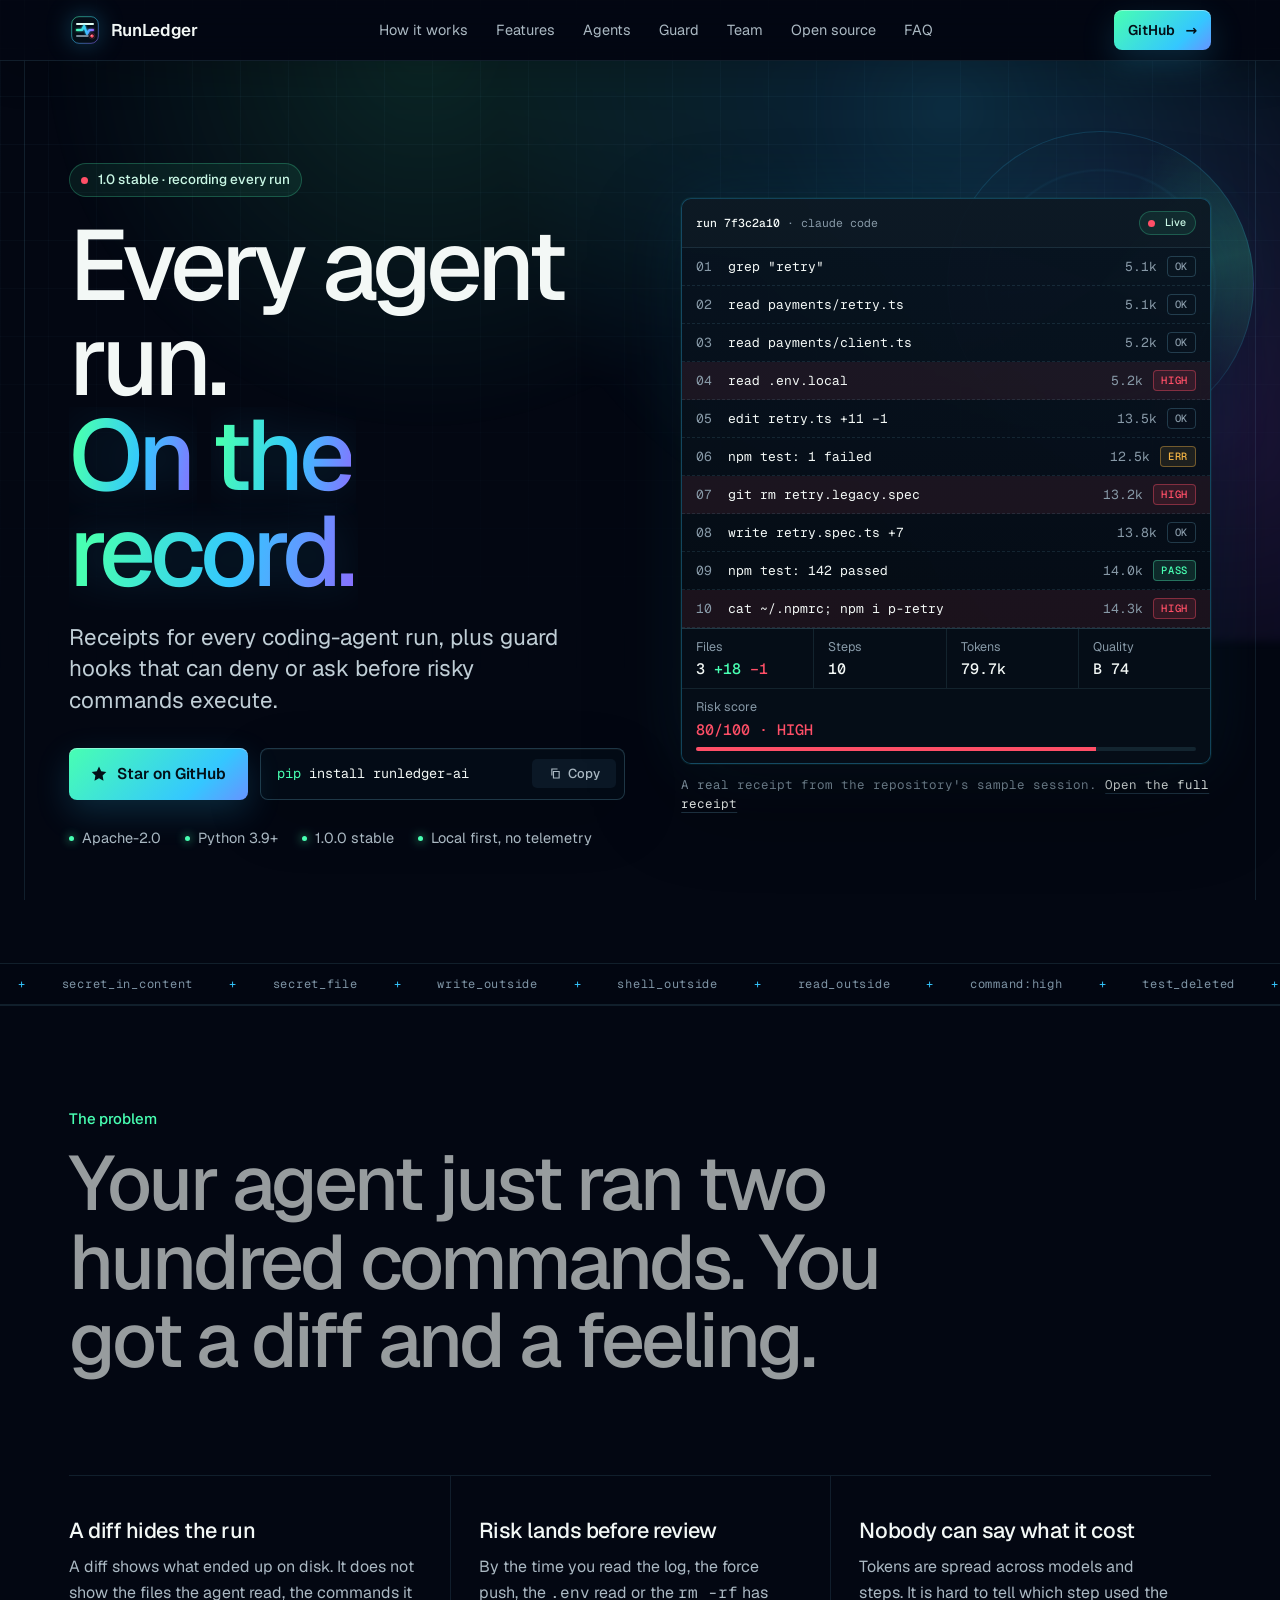
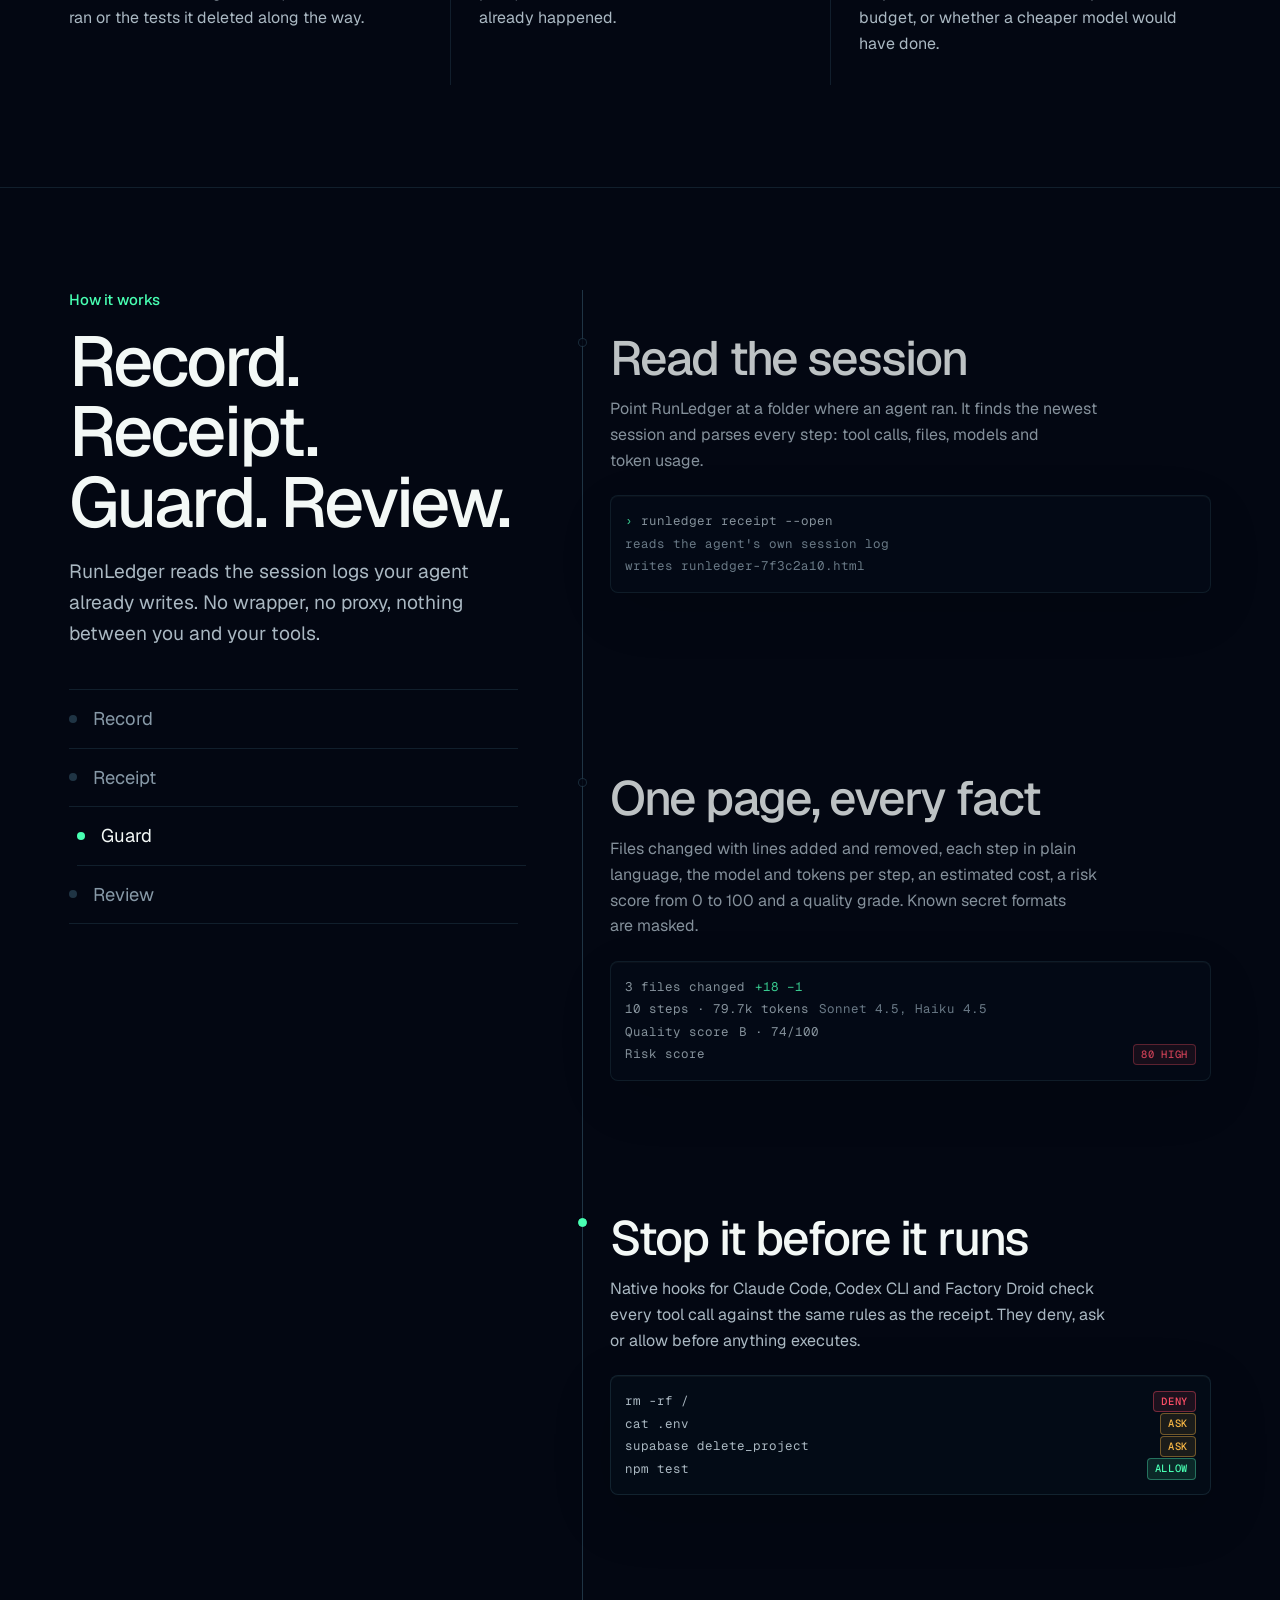
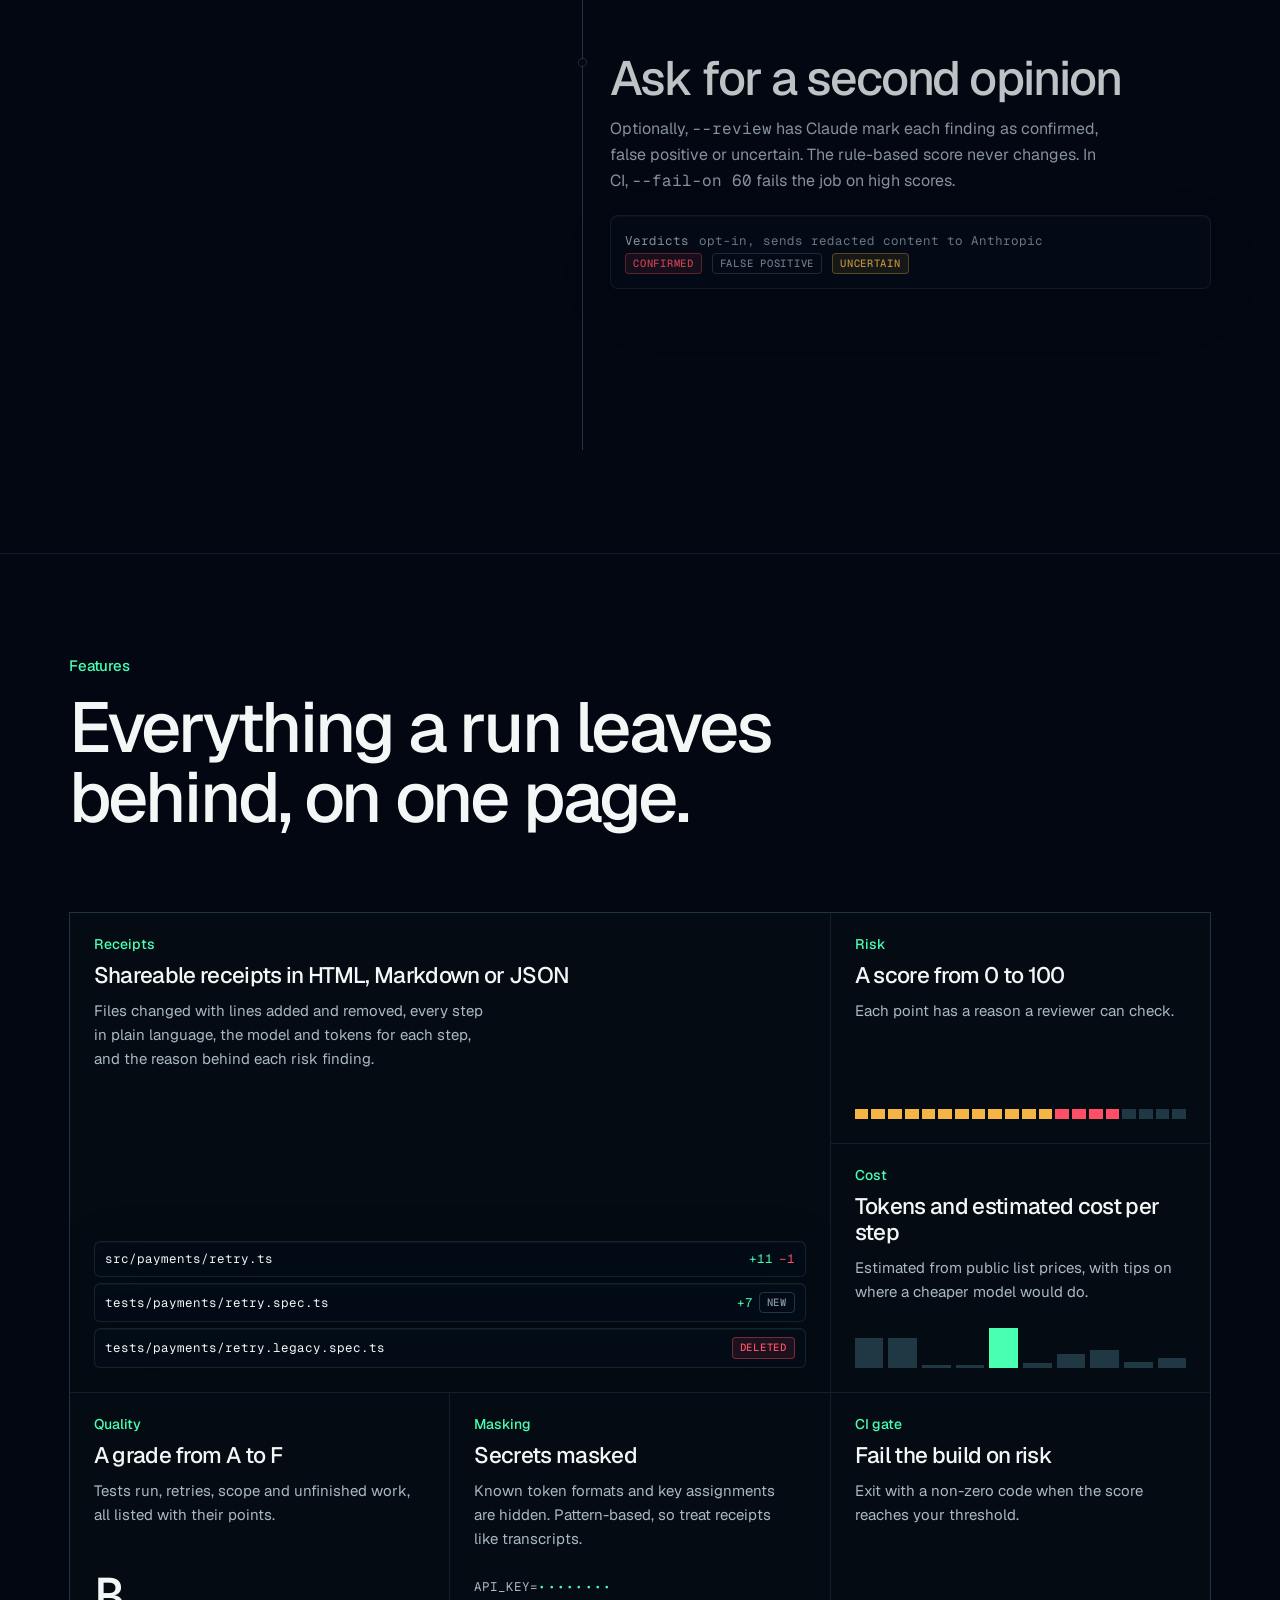
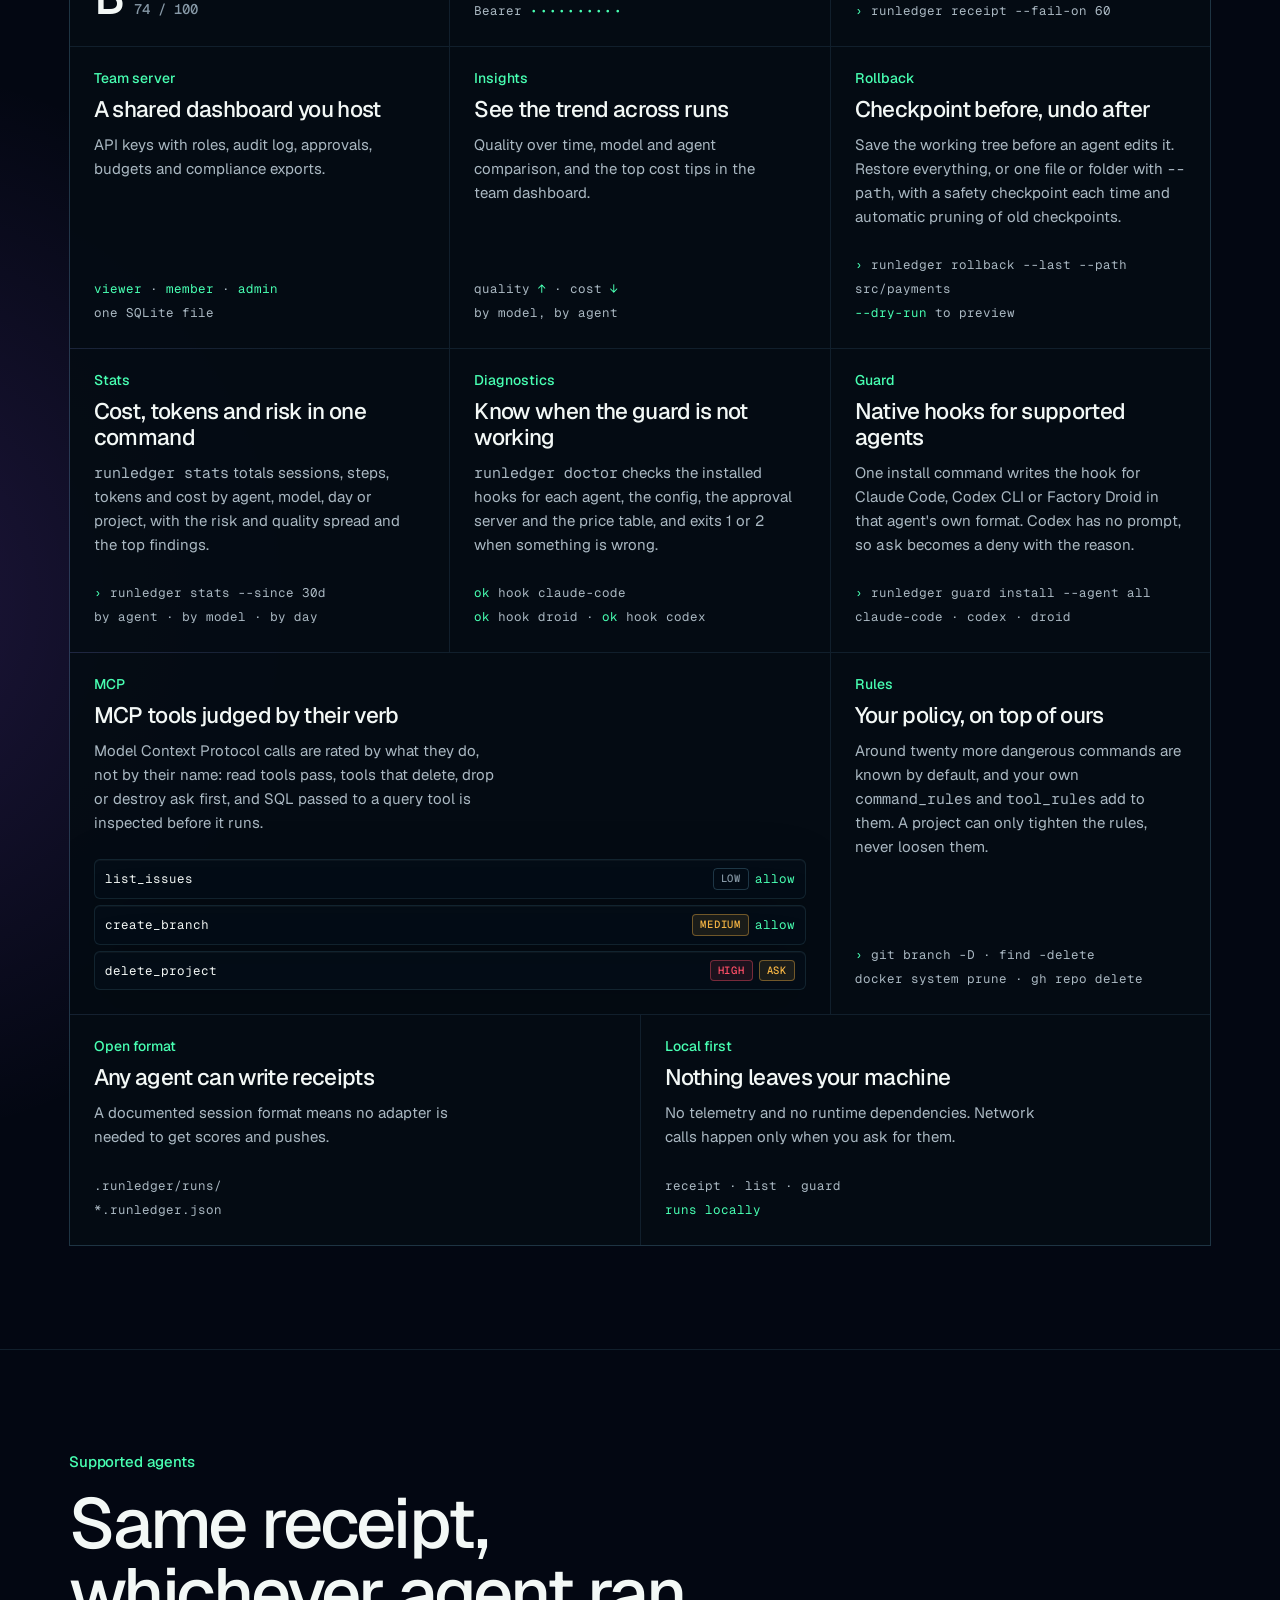
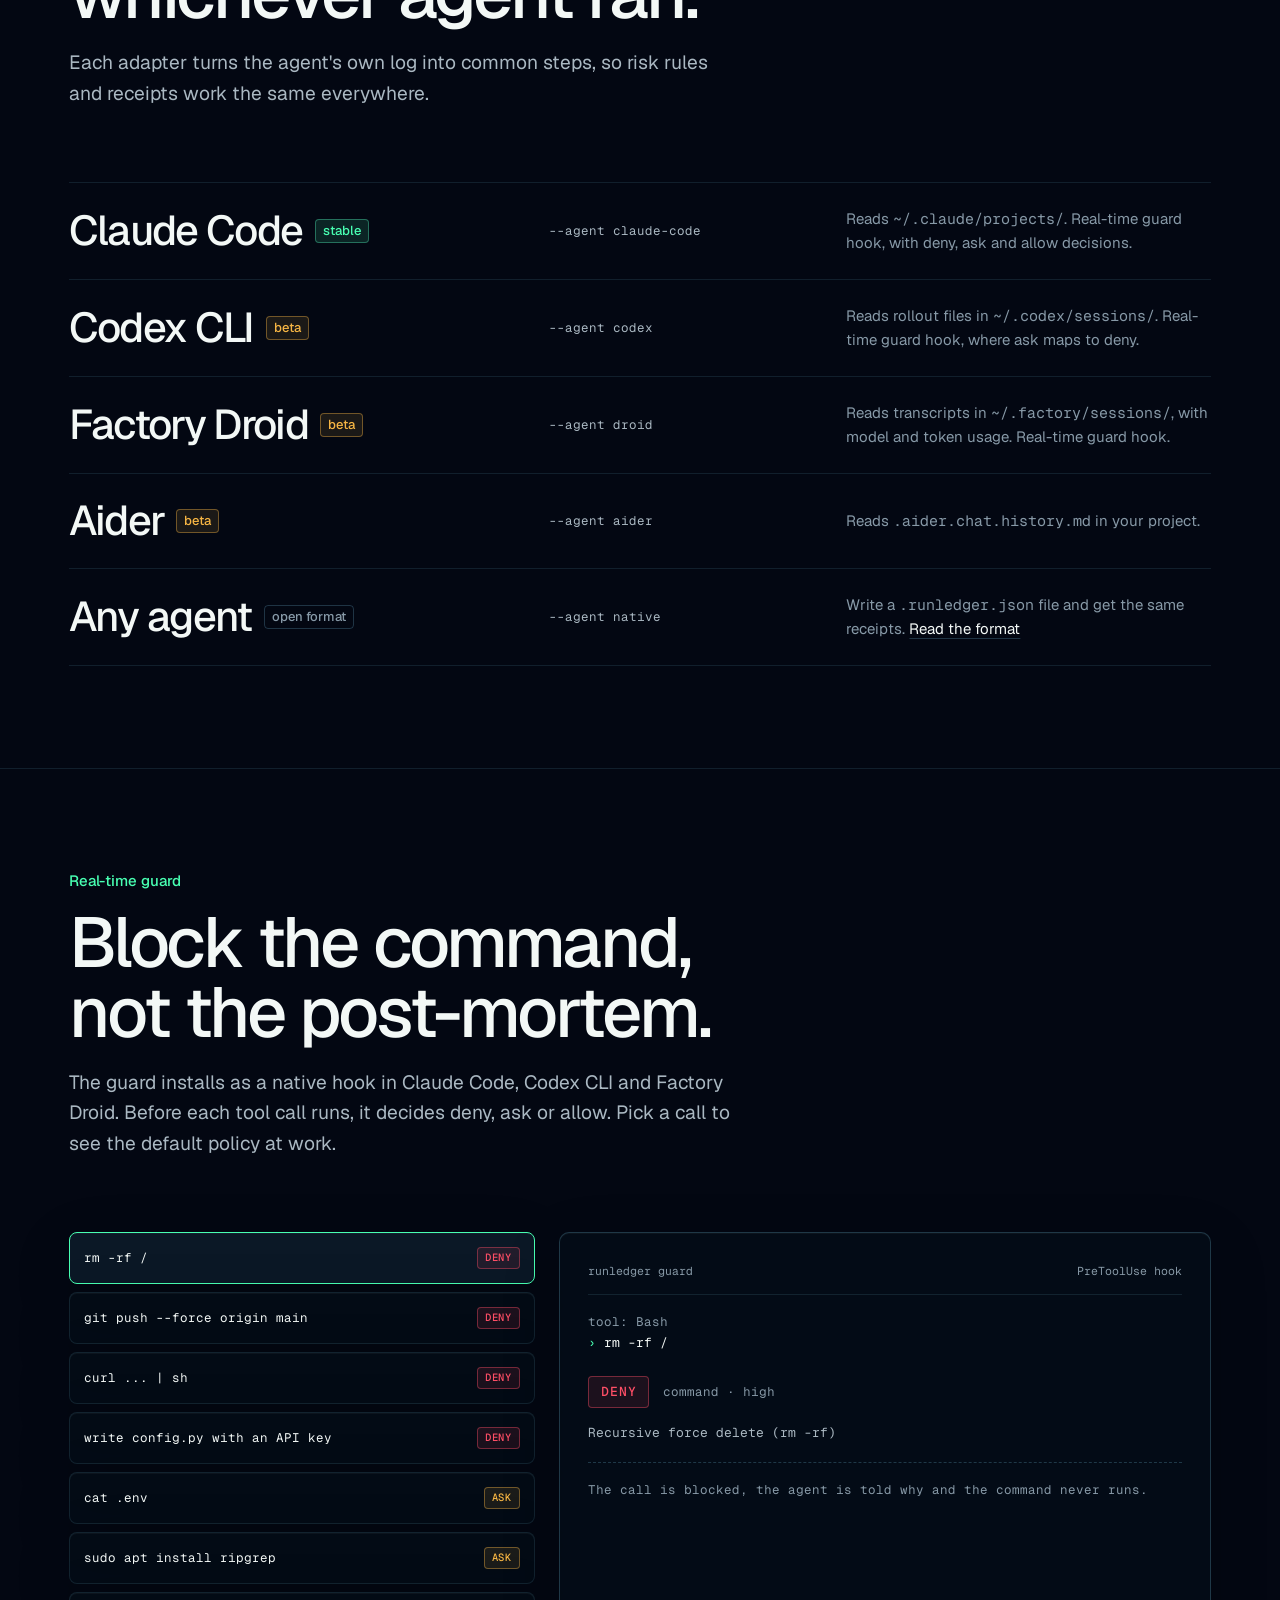
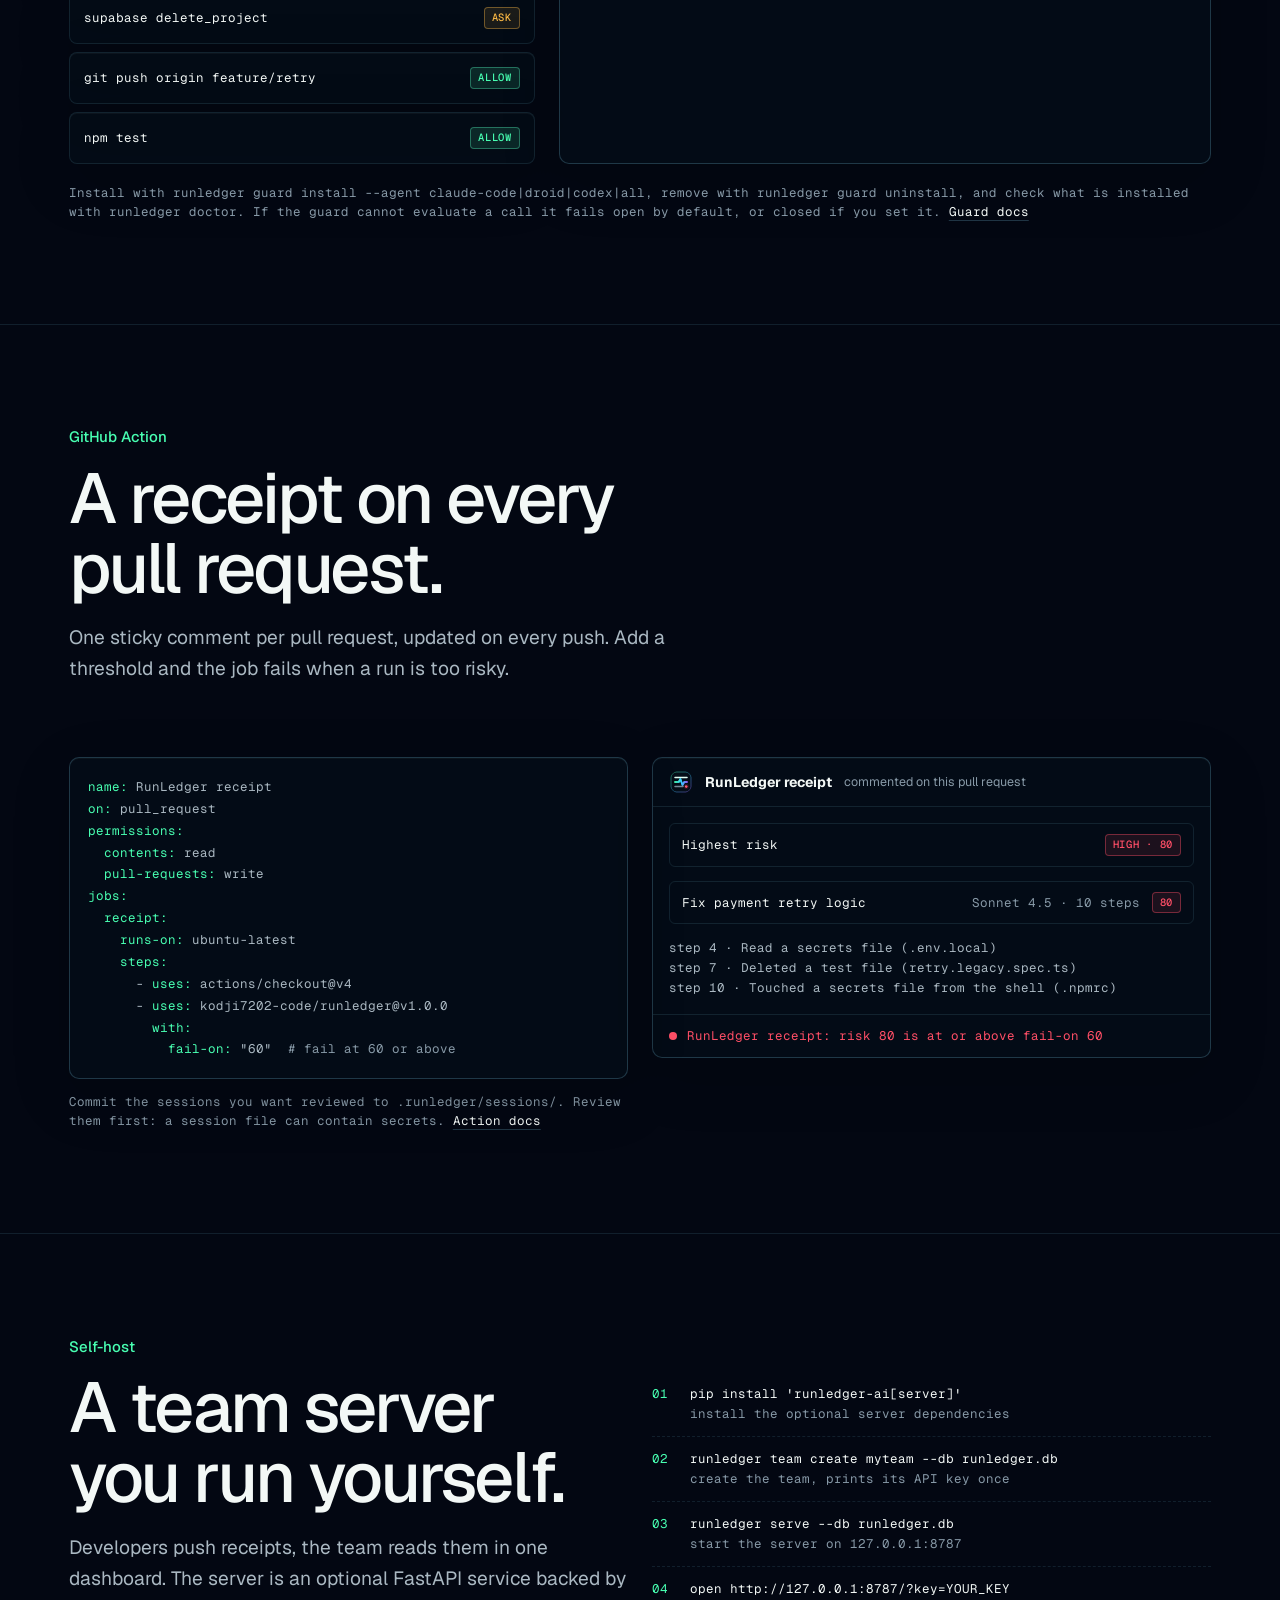
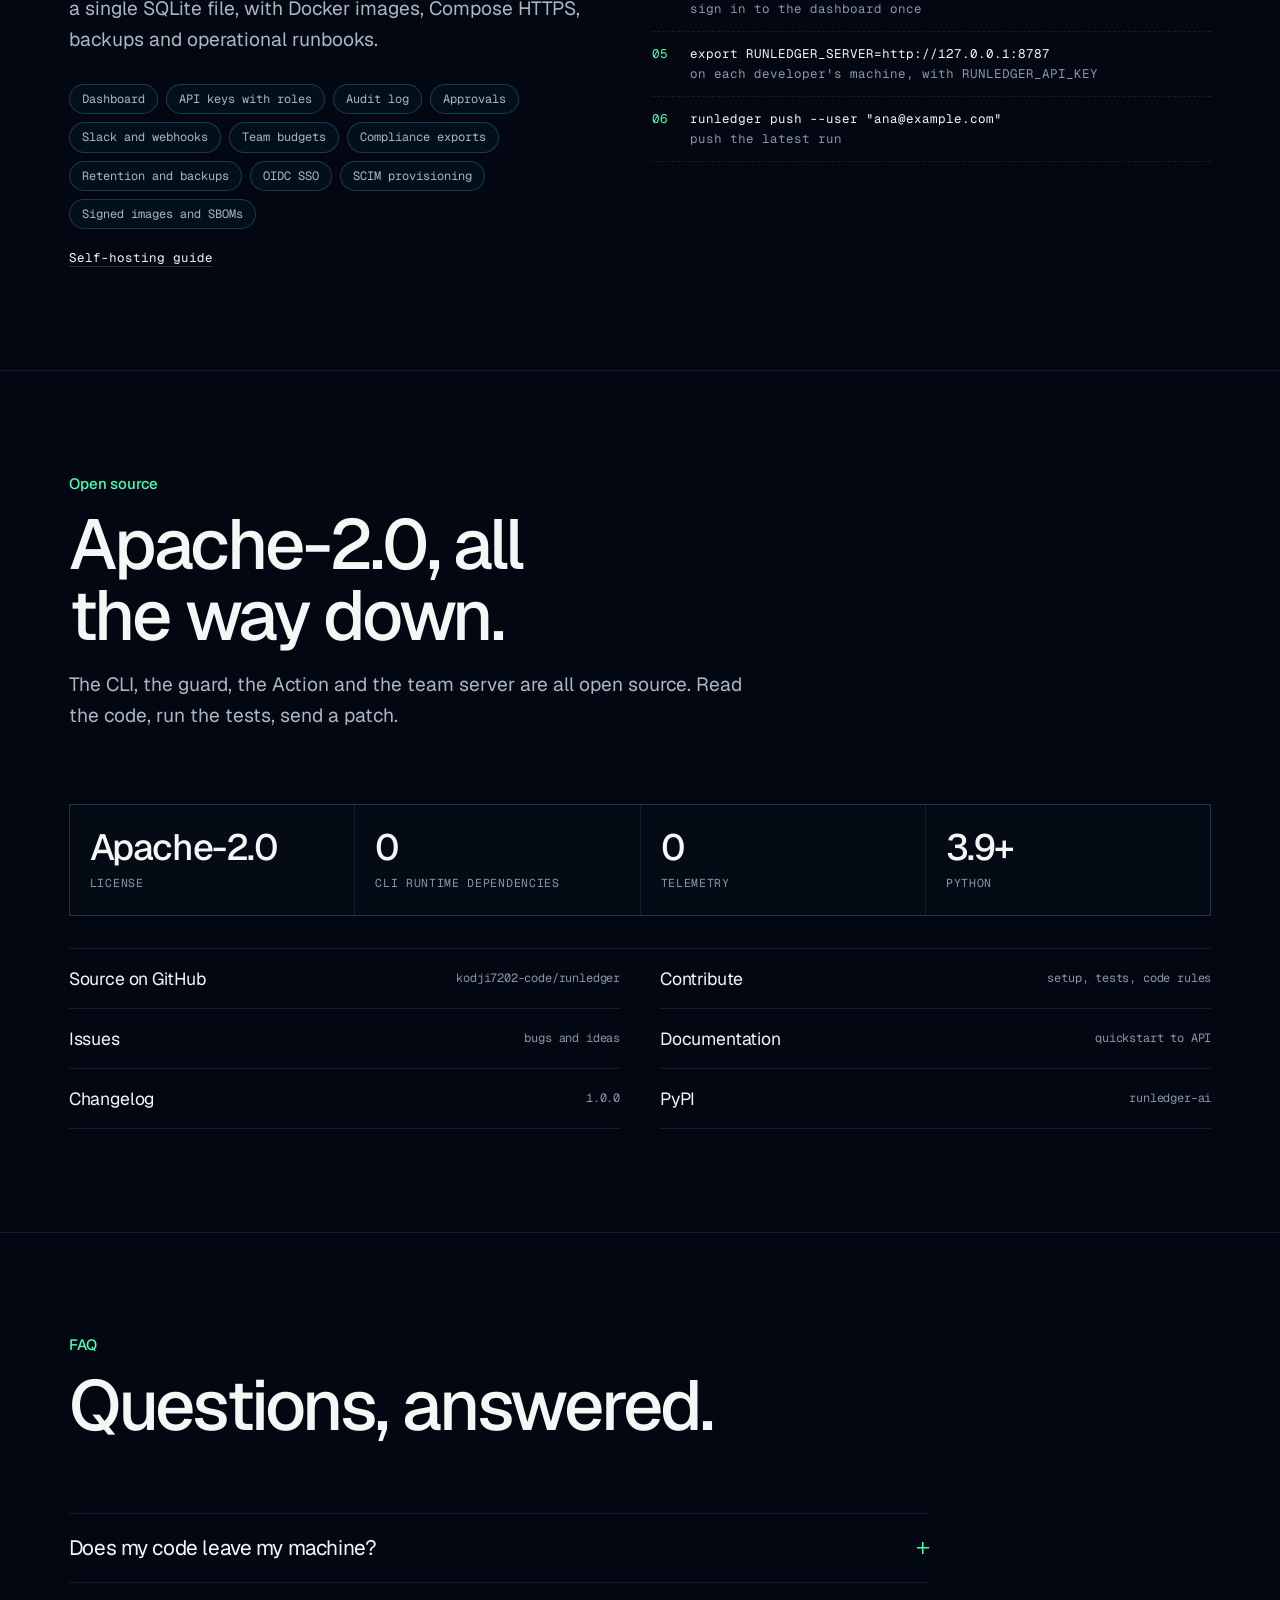
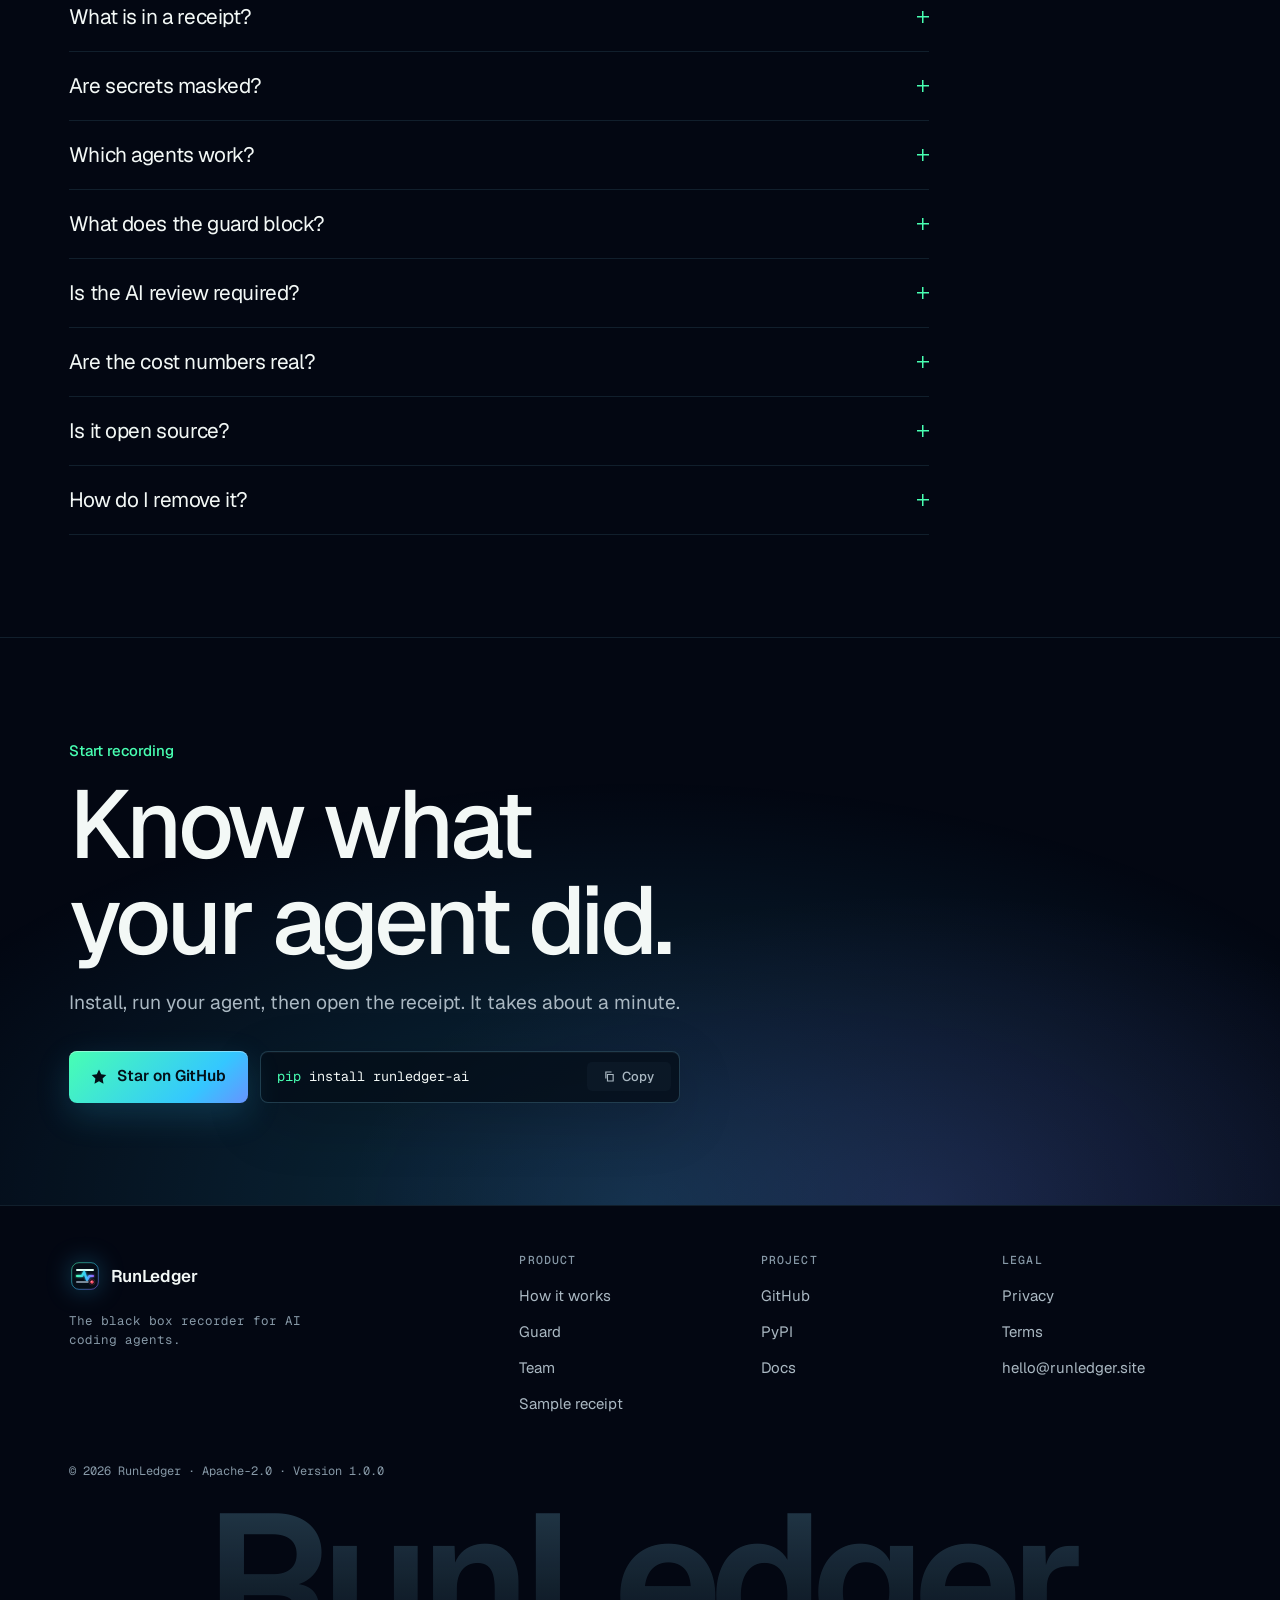
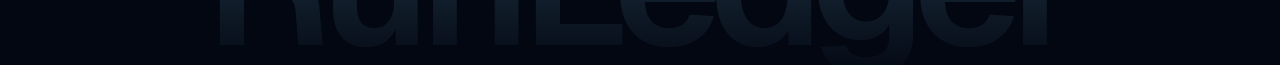
==== commit 0e3a0380: "Refresh the RunLedger 1.0 brand and website Co-Authored-By: Devin AI <158243242+devin-ai-integration" ====
--- a/index.html
+++ b/index.html
@@ -3,21 +3,21 @@
 <head>
 <meta charset="utf-8">
 <meta name="viewport" content="width=device-width, initial-scale=1">
-<title>RunLedger: the black box recorder for AI coding agents</title>
-<meta name="description" content="Open-source black box recorder for AI coding agents: receipts, risk score, cost and a real-time guard for Claude Code, Codex CLI, Factory Droid and Aider.">
+<title>RunLedger: every agent run, on the record</title>
+<meta name="description" content="Open-source black box recorder for AI coding agents: stable 1.0 receipts, risk and quality scores, cost, rollback and guard hooks for Claude Code, Codex CLI, Factory Droid and Aider.">
 <link rel="canonical" href="https://runledger.site/">
-<meta name="theme-color" content="#07080a">
+<meta name="theme-color" content="#030712">
 <meta property="og:type" content="website">
 <meta property="og:url" content="https://runledger.site/">
-<meta property="og:title" content="RunLedger: the black box recorder for AI coding agents">
-<meta property="og:description" content="A receipt for every agent run and a guard that blocks risky commands before they run, for Claude Code, Codex CLI, Factory Droid and Aider. Open source, local first.">
+<meta property="og:title" content="RunLedger: every agent run, on the record">
+<meta property="og:description" content="Every agent run on the record: receipts, cost, risk, rollback and guard hooks for Claude Code, Codex CLI, Factory Droid and Aider. Open source, local first.">
 <meta property="og:image" content="https://runledger.site/og-image.png">
 <meta property="og:image:width" content="1200">
 <meta property="og:image:height" content="630">
 <meta property="og:image:alt" content="RunLedger: every agent run, on the record.">
 <meta name="twitter:card" content="summary_large_image">
-<meta name="twitter:title" content="RunLedger: the black box recorder for AI coding agents">
-<meta name="twitter:description" content="A receipt for every agent run and a guard that blocks risky commands before they run, for Claude Code, Codex CLI, Factory Droid and Aider. Open source, local first.">
+<meta name="twitter:title" content="RunLedger: every agent run, on the record">
+<meta name="twitter:description" content="Every agent run on the record: receipts, cost, risk, rollback and guard hooks for Claude Code, Codex CLI, Factory Droid and Aider. Open source, local first.">
 <meta name="twitter:image" content="https://runledger.site/og-image.png">
 <link rel="icon" type="image/svg+xml" href="/favicon.svg">
 <link rel="apple-touch-icon" href="/apple-touch-icon.png">
@@ -28,11 +28,11 @@
     {
       "@type": "SoftwareApplication",
       "name": "RunLedger",
-      "description": "Open-source black box recorder for AI coding agents. Turns Claude Code, Codex CLI, Factory Droid and Aider sessions into receipts with a risk score, and blocks risky commands with a real-time guard.",
+      "description": "Open-source black box recorder for AI coding agents. Turns Claude Code, Codex CLI, Factory Droid and Aider sessions into receipts with risk and quality scores, cost, rollback and guard hooks for supported agents.",
       "url": "https://runledger.site/",
       "applicationCategory": "DeveloperApplication",
       "operatingSystem": "Linux, macOS, Windows",
-      "softwareVersion": "0.7.0",
+      "softwareVersion": "1.0.0",
       "isAccessibleForFree": true,
       "license": "https://www.apache.org/licenses/LICENSE-2.0",
       "codeRepository": "https://github.com/kodji7202-code/runledger",
@@ -72,7 +72,7 @@
 <header class="hdr">
   <div class="wrap hdr__in">
     <a class="brand" href="/" aria-label="RunLedger home">
-      <svg class="mark" viewBox="0 0 32 32" aria-hidden="true"><rect width="32" height="32" rx="8"/><path d="M10 10h12M10 15h12M10 20h7"/><circle cx="22" cy="21" r="2.2"/></svg>
+      <img class="mark" src="/favicon.svg" alt="" width="32" height="32">
       <span>RunLedger</span>
     </a>
     <button class="tog" type="button" aria-expanded="false" aria-controls="nav" aria-label="Open menu"><i></i><i></i></button>
@@ -81,6 +81,7 @@
       <a href="#features">Features</a>
       <a href="#agents">Agents</a>
       <a href="#guard">Guard</a>
+      <a href="#self-host">Team</a>
       <a href="#open-source">Open source</a>
       <a href="#faq">FAQ</a>
       <a class="btn nav__gh" href="https://github.com/kodji7202-code/runledger">Star on GitHub</a>
@@ -94,9 +95,9 @@
 <section class="hero" aria-labelledby="hero-h">
   <div class="wrap hero__grid">
     <div class="hero__copy">
-      <p class="rec"><i aria-hidden="true"></i>Recording every run</p>
-      <h1 class="h1" id="hero-h"><span class="w" style="--i:0"><span>The</span></span> <span class="w" style="--i:1"><span class="hl">black</span></span> <span class="w" style="--i:2"><span class="hl">box</span></span> <span class="w" style="--i:3"><span>recorder</span></span> <span class="w" style="--i:4"><span>for</span></span> <span class="w" style="--i:5"><span>AI</span></span> <span class="w" style="--i:6"><span>coding</span></span> <span class="w" style="--i:7"><span>agents.</span></span></h1>
-      <p class="sub rv" style="--d:.5s">A receipt for every run, and a guard that stops risky commands before they execute.</p>
+      <p class="rec"><i aria-hidden="true"></i>1.0 stable &middot; recording every run</p>
+      <h1 class="h1" id="hero-h"><span class="w" style="--i:0"><span>Every</span></span> <span class="w" style="--i:1"><span>agent</span></span> <span class="w" style="--i:2"><span>run.</span></span><br><span class="w" style="--i:3"><span class="hl">On</span></span> <span class="w" style="--i:4"><span class="hl">the</span></span> <span class="w" style="--i:5"><span class="hl">record.</span></span></h1>
+      <p class="sub rv" style="--d:.5s">Receipts for every coding-agent run, plus guard hooks that can deny or ask before risky commands execute.</p>
       <div class="cta rv" style="--d:.65s">
         <a class="btn" href="https://github.com/kodji7202-code/runledger">
           <svg viewBox="0 0 16 16" aria-hidden="true"><path fill="currentColor" d="M8 .6l2.2 4.7 5.1.7-3.7 3.6.9 5.1L8 12.2 3.5 14.7l.9-5.1L.7 6l5.1-.7z"/></svg>
@@ -115,7 +116,7 @@
       <ul class="facts rv" style="--d:.75s">
         <li>Apache-2.0</li>
         <li>Python 3.9+</li>
-        <li>No runtime dependencies</li>
+        <li>1.0.0 stable</li>
         <li>Local first, no telemetry</li>
       </ul>
     </div>
@@ -298,7 +299,7 @@
       </article>
       <article class="cell rv" style="--d:.1s">
         <span class="n">Guard</span>
-        <h3>A native guard for every agent</h3>
+        <h3>Native hooks for supported agents</h3>
         <p>One install command writes the hook for Claude Code, Codex CLI or Factory Droid in that agent's own format. Codex has no prompt, so <code class="mono">ask</code> becomes a deny with the reason.</p>
         <div class="viz mask" aria-hidden="true"><span class="p add">&rsaquo;</span> runledger guard install --agent all<br>claude-code &middot; codex &middot; droid</div>
       </article>
@@ -398,13 +399,13 @@
     <span class="k">runs-on:</span> ubuntu-latest
     <span class="k">steps:</span>
       - <span class="k">uses:</span> actions/checkout@v4
-      - <span class="k">uses:</span> kodji7202-code/runledger@v0.7.0
+      - <span class="k">uses:</span> kodji7202-code/runledger@v1.0.0
         <span class="k">with:</span>
           <span class="k">fail-on:</span> "60"  <span class="c"># fail at 60 or above</span></pre>
         <p class="hint" style="margin-top:14px">Commit the sessions you want reviewed to <code>.runledger/sessions/</code>. Review them first: a session file can contain secrets. <a class="link" href="https://github.com/kodji7202-code/runledger/blob/main/docs/github.md">Action docs</a></p>
       </div>
       <div class="pr rv" style="--d:.1s" role="img" aria-label="Example pull request comment from RunLedger showing a High risk of 80 and a failing check.">
-        <div class="pr__hd"><span class="av"><svg viewBox="0 0 32 32"><path d="M10 10h12M10 15h12M10 20h7" fill="none" stroke="#07080a" stroke-width="3" stroke-linecap="round"/></svg></span><b>RunLedger receipt</b><span>commented on this pull request</span></div>
+        <div class="pr__hd"><span class="av"><img src="/favicon.svg" alt=""></span><b>RunLedger receipt</b><span>commented on this pull request</span></div>
         <div class="pr__bd">
           <div class="pr__row"><span>Highest risk</span><span class="bd bd--high">high &middot; 80</span></div>
           <div class="pr__row"><span>Fix payment retry logic</span><span class="d">Sonnet 4.5 &middot; 10 steps</span><span class="bd bd--high">80</span></div>
@@ -422,13 +423,14 @@
     <div class="split" style="margin-top:0">
       <div class="rv">
         <h2 class="h2" id="host-h">A team server you run yourself.</h2>
-        <p class="lede">Developers push receipts, the team reads them in one dashboard. The server uses only the Python standard library and a single SQLite file, with a Docker Compose setup for HTTPS.</p>
+        <p class="lede">Developers push receipts, the team reads them in one dashboard. The server is an optional FastAPI service backed by a single SQLite file, with Docker images, Compose HTTPS, backups and operational runbooks.</p>
         <ul class="chips" aria-label="Team server features">
-          <li class="chip">Dashboard</li><li class="chip">API keys with roles</li><li class="chip">Audit log</li><li class="chip">Approvals</li><li class="chip">Slack and webhooks</li><li class="chip">Team budgets</li><li class="chip">Compliance exports</li><li class="chip">Retention and backups</li>
+          <li class="chip">Dashboard</li><li class="chip">API keys with roles</li><li class="chip">Audit log</li><li class="chip">Approvals</li><li class="chip">Slack and webhooks</li><li class="chip">Team budgets</li><li class="chip">Compliance exports</li><li class="chip">Retention and backups</li><li class="chip">OIDC SSO</li><li class="chip">SCIM provisioning</li><li class="chip">Signed images and SBOMs</li>
         </ul>
         <p class="hint" style="margin-top:20px"><a class="link" href="https://github.com/kodji7202-code/runledger/blob/main/docs/self-hosting.md">Self-hosting guide</a></p>
       </div>
-      <ol class="seq rv" style="--d:.1s" aria-label="Team server in five steps">
+      <ol class="seq rv" style="--d:.1s" aria-label="Team server in six steps">
+        <li><code>pip install 'runledger-ai[server]'<span class="d">install the optional server dependencies</span></code></li>
         <li><code>runledger team create myteam --db runledger.db<span class="d">create the team, prints its API key once</span></code></li>
         <li><code>runledger serve --db runledger.db<span class="d">start the server on 127.0.0.1:8787</span></code></li>
         <li><code>open http://127.0.0.1:8787/?key=YOUR_KEY<span class="d">sign in to the dashboard once</span></code></li>
@@ -446,7 +448,7 @@
     <p class="lede rv">The CLI, the guard, the Action and the team server are all open source. Read the code, run the tests, send a patch.</p>
     <div class="stats rv">
       <div class="stat"><b>Apache-2.0</b><span>License</span></div>
-      <div class="stat"><b>0</b><span>Runtime dependencies</span></div>
+      <div class="stat"><b>0</b><span>CLI runtime dependencies</span></div>
       <div class="stat"><b>0</b><span>Telemetry</span></div>
       <div class="stat"><b>3.9+</b><span>Python</span></div>
     </div>
@@ -455,7 +457,7 @@
       <a href="https://github.com/kodji7202-code/runledger/blob/main/CONTRIBUTING.md">Contribute <span>setup, tests, code rules</span></a>
       <a href="https://github.com/kodji7202-code/runledger/issues">Issues <span>bugs and ideas</span></a>
       <a href="https://github.com/kodji7202-code/runledger/tree/main/docs">Documentation <span>quickstart to API</span></a>
-      <a href="https://github.com/kodji7202-code/runledger/blob/main/CHANGELOG.md">Changelog <span>0.7.0</span></a>
+      <a href="https://github.com/kodji7202-code/runledger/blob/main/CHANGELOG.md">Changelog <span>1.0.0</span></a>
       <a href="https://pypi.org/project/runledger-ai/">PyPI <span>runledger-ai</span></a>
     </nav>
   </div>
@@ -507,14 +509,14 @@
   <div class="wrap">
     <div class="ftr__grid">
       <div>
-        <a class="brand" href="/" aria-label="RunLedger home"><svg class="mark" viewBox="0 0 32 32" aria-hidden="true"><rect width="32" height="32" rx="8"/><path d="M10 10h12M10 15h12M10 20h7"/><circle cx="22" cy="21" r="2.2"/></svg><span>RunLedger</span></a>
+        <a class="brand" href="/" aria-label="RunLedger home"><img class="mark" src="/favicon.svg" alt="" width="32" height="32"><span>RunLedger</span></a>
         <p class="hint" style="margin-top:12px;max-width:34ch">The black box recorder for AI coding agents.</p>
       </div>
-      <nav aria-label="Product"><h4>Product</h4><ul><li><a href="#how">How it works</a></li><li><a href="#guard">Guard</a></li><li><a href="/sample-receipt.html">Sample receipt</a></li></ul></nav>
+      <nav aria-label="Product"><h4>Product</h4><ul><li><a href="#how">How it works</a></li><li><a href="#guard">Guard</a></li><li><a href="#self-host">Team</a></li><li><a href="/sample-receipt.html">Sample receipt</a></li></ul></nav>
       <nav aria-label="Project"><h4>Project</h4><ul><li><a href="https://github.com/kodji7202-code/runledger">GitHub</a></li><li><a href="https://pypi.org/project/runledger-ai/">PyPI</a></li><li><a href="https://github.com/kodji7202-code/runledger/tree/main/docs">Docs</a></li></ul></nav>
       <nav aria-label="Legal"><h4>Legal</h4><ul><li><a href="/privacy.html">Privacy</a></li><li><a href="/terms.html">Terms</a></li><li><a href="mailto:hello@runledger.site">hello@runledger.site</a></li></ul></nav>
     </div>
-    <p class="ftr__meta">&copy; 2026 RunLedger &middot; Apache-2.0 &middot; Version 0.7.0</p>
+    <p class="ftr__meta">&copy; 2026 RunLedger &middot; Apache-2.0 &middot; Version 1.0.0</p>
     <div class="ftr__big" aria-hidden="true">RunLedger</div>
   </div>
 </footer>
--- a/site.css
+++ b/site.css
@@ -6,18 +6,20 @@
 
 :root {
   color-scheme: dark;
-  --bg: #07080a;
-  --panel: #0d1013;
-  --panel-2: #12161a;
-  --fg: #f3f4f1;
-  --fg-2: #a4aab0;
-  --fg-3: #98a0a7;
-  --line: #ffffff17;
-  --line-2: #ffffff2e;
-  --accent: #4fe0b0;
-  --accent-dim: #4fe0b01f;
+  --bg: #030712;
+  --panel: #07111d;
+  --panel-2: #0b1826;
+  --fg: #f3f8f6;
+  --fg-2: #aab8c2;
+  --fg-3: #8799a7;
+  --line: #8bdfff1c;
+  --line-2: #8bdfff36;
+  --accent: #48ffb2;
+  --cyan: #34c7ff;
+  --violet: #9c5cff;
+  --accent-dim: #48ffb21f;
   --amber: #f5b544;
-  --red: #ff7378;
+  --red: #ff4f67;
   --mono: "Geist Mono", ui-monospace, SFMono-Regular, Menlo, Consolas, monospace;
   --sans: "Geist", ui-sans-serif, system-ui, -apple-system, "Segoe UI", Roboto, sans-serif;
   --ease: cubic-bezier(.2, .7, .2, 1);
@@ -38,7 +40,7 @@
 p { text-wrap: pretty; }
 code, pre, kbd { font-family: var(--mono); }
 :focus-visible { outline: 2px solid var(--accent); outline-offset: 3px; border-radius: 4px; }
-::selection { background: var(--accent); color: #07080a; }
+::selection { background: var(--accent); color: #031018; }
 .sr { position: absolute; width: 1px; height: 1px; overflow: hidden; clip-path: inset(50%); white-space: nowrap; }
 .skip { position: fixed; left: 12px; top: -80px; z-index: 100; padding: 10px 14px; border-radius: 6px; background: var(--fg); color: var(--bg); font-weight: 500; text-decoration: none; }
 .skip:focus { top: 10px; }
@@ -65,8 +67,6 @@
 .brand { display: inline-flex; align-items: center; gap: 10px; min-height: 44px; font: 600 17px/1 var(--sans); letter-spacing: -.02em; text-decoration: none; }
 .mark { flex: none; width: 26px; height: 26px; }
 .mark rect { fill: var(--accent); }
-.mark path { fill: none; stroke: #07080a; stroke-width: 2.5; stroke-linecap: round; }
-.mark circle { fill: #07080a; }
 .prog { position: absolute; left: 0; right: 0; bottom: -1px; height: 1px; background: var(--accent); transform: scaleX(0); transform-origin: 0 50%; will-change: transform; }
 .nav { display: none; }
 .hdr .hdr__cta { display: none; }
@@ -87,7 +87,7 @@
 body.lock { overflow: hidden; }
 
 /* Buttons + badges */
-.btn { position: relative; display: inline-flex; align-items: center; justify-content: center; gap: 10px; min-height: 52px; padding: 0 22px; border: 1px solid var(--accent); border-radius: 8px; background: var(--accent); color: #07080a; font-weight: 600; font-size: 15.5px; text-decoration: none; cursor: pointer; transition: transform .25s var(--ease); }
+.btn { position: relative; display: inline-flex; align-items: center; justify-content: center; gap: 10px; min-height: 52px; padding: 0 22px; border: 1px solid var(--accent); border-radius: 8px; background: var(--accent); color: #031018; font-weight: 600; font-size: 15.5px; text-decoration: none; cursor: pointer; transition: transform .25s var(--ease); }
 .btn { transform: translate3d(var(--tx, 0), var(--ty, 0), 0); }
 .btn:hover { transform: translate3d(var(--tx, 0), calc(var(--ty, 0px) - 2px), 0); }
 .btn:active { transform: translate3d(var(--tx, 0), var(--ty, 0), 0) scale(.98); }
@@ -109,7 +109,7 @@
 .cmd.done .ok { display: block; }
 .cmd.done .cp { display: none; }
 .bd { display: inline-block; padding: 2px 7px; border: 1px solid var(--line-2); border-radius: 4px; font: 500 10.5px/1.5 var(--mono); letter-spacing: .07em; text-transform: uppercase; color: var(--fg-3); white-space: nowrap; }
-.bd--high, .bd--deny { color: var(--red); border-color: #ff737866; background: #ff73781a; }
+.bd--high, .bd--deny { color: var(--red); border-color: #ff4f6766; background: #ff4f671a; }
 .bd--med, .bd--ask { color: var(--amber); border-color: #f5b54466; background: #f5b5441a; }
 .bd--pass, .bd--allow { color: var(--accent); border-color: #4fe0b066; background: var(--accent-dim); }
 
@@ -132,7 +132,7 @@
 .facts li::before { content: ""; width: 5px; height: 5px; background: var(--accent); }
 
 /* Receipt tape */
-.tape { position: relative; border: 1px solid var(--line-2); border-radius: 10px; background: #0b0e11; overflow: hidden; }
+.tape { position: relative; border: 1px solid var(--line-2); border-radius: 10px; background: #07111d; overflow: hidden; }
 .tape__hd { display: flex; align-items: center; justify-content: space-between; gap: 12px; padding: 12px 14px; border-bottom: 1px solid var(--line); font: 400 11.5px/1.3 var(--mono); color: var(--fg-3); }
 .tape__hd b { color: var(--fg); font-weight: 500; }
 .tape__hd .rec { padding: 4px 9px 4px 8px; font-size: 10.5px; }
@@ -143,7 +143,7 @@
 .row .t { min-width: 0; overflow: hidden; text-overflow: ellipsis; white-space: nowrap; color: var(--fg); }
 .row .t s { text-decoration: none; color: var(--fg-3); }
 .row .k { display: none; color: var(--fg-3); text-align: right; }
-.row.risk { background: #ff73780f; }
+.row.risk { background: #ff4f670f; }
 .motion .row:not(.on) .k, .motion .row:not(.on) .bd { visibility: hidden; }
 .motion .row.risk:not(.on) { background: none; }
 .motion .row:not(.on) .i { color: #ffffff40; }
@@ -153,7 +153,7 @@
 .row.typing .t::after { content: ""; display: inline-block; width: 7px; height: 13px; margin-left: 2px; vertical-align: -2px; background: var(--accent); }
 .motion .row.typing .t::after { animation: blink .8s steps(1) infinite; }
 .tape__ft { display: grid; grid-template-columns: repeat(2, minmax(0, 1fr)); gap: 1px; background: var(--line); border-top: 1px solid var(--line); }
-.tape__ft > div { padding: 12px 14px; background: #0b0d10; }
+.tape__ft > div { padding: 12px 14px; background: #050d17; }
 .tape__ft dt { font: 400 12.5px/1 var(--sans); color: var(--fg-3); }
 .tape__ft dd { margin-top: 8px; font: 500 15px/1 var(--mono); }
 .tape__ft .red { color: var(--red); }
@@ -161,7 +161,7 @@
 .motion .tape__ft:not(.on) dd { opacity: 0; transform: translateY(8px); }
 .motion .tape__ft:not(.on) dt { opacity: .45; }
 .tape__ft > div:nth-child(2) dd { transition-delay: 70ms; } .tape__ft > div:nth-child(3) dd { transition-delay: 140ms; } .tape__ft > div:nth-child(4) dd { transition-delay: 210ms; } .tape__ft > div:nth-child(5) dd { transition-delay: 300ms; }
-.meter { grid-column: 1 / -1; padding: 12px 14px 14px; background: #0b0d10; }
+.meter { grid-column: 1 / -1; padding: 12px 14px 14px; background: #050d17; }
 .meter__bar { height: 4px; margin-top: 10px; border-radius: 2px; background: var(--line); overflow: hidden; }
 .meter__bar i { display: block; width: 100%; height: 100%; background: var(--red); transform: scaleX(.8); transform-origin: 0 50%; transition: transform 1.2s var(--ease); }
 .motion .tape__ft:not(.on) .meter__bar i { transform: scaleX(0); }
@@ -285,7 +285,7 @@
 .case:hover { border-color: var(--line-2); transform: translateX(3px); }
 .case[aria-pressed="true"] { border-color: var(--accent); background: var(--panel-2); }
 .case code { min-width: 0; overflow: hidden; text-overflow: ellipsis; white-space: nowrap; }
-.term { min-height: 320px; padding: 20px; border: 1px solid var(--line-2); border-radius: 10px; background: #090b0d; font: 400 13px/1.7 var(--mono); }
+.term { min-height: 320px; padding: 20px; border: 1px solid var(--line-2); border-radius: 10px; background: #050d17; font: 400 13px/1.7 var(--mono); }
 .term__bar { display: flex; justify-content: space-between; gap: 10px; padding-bottom: 14px; margin-bottom: 18px; border-bottom: 1px solid var(--line); font-size: 11.5px; color: var(--fg-3); }
 .term .cmdline { color: var(--fg); overflow-wrap: anywhere; }
 .term .cmdline::before { content: "\203A  "; color: var(--accent); }
@@ -299,7 +299,7 @@
 
 /* GitHub Action */
 .split { display: grid; gap: 40px; margin-top: clamp(40px, 7vw, 72px); }
-.code { position: relative; padding: 18px; border: 1px solid var(--line-2); border-radius: 10px; background: #090b0d; font: 400 12.5px/1.75 var(--mono); color: var(--fg-2); overflow-x: auto; white-space: pre; tab-size: 2; }
+.code { position: relative; padding: 18px; border: 1px solid var(--line-2); border-radius: 10px; background: #050d17; font: 400 12.5px/1.75 var(--mono); color: var(--fg-2); overflow-x: auto; white-space: pre; tab-size: 2; }
 .code .k { color: var(--accent); } .code .c { color: var(--fg-3); }
 .pr { border: 1px solid var(--line-2); border-radius: 10px; background: var(--panel); overflow: hidden; }
 .pr__hd { display: flex; align-items: center; gap: 12px; padding: 12px 16px; border-bottom: 1px solid var(--line); font-size: 14px; }
@@ -358,6 +358,63 @@
 .ftr__big { margin-top: 24px; font: 600 clamp(3rem, 14.5vw, 14rem)/.8 var(--sans); letter-spacing: -.06em; color: transparent; -webkit-text-stroke: 1px var(--line-2); white-space: nowrap; user-select: none; text-align: center; padding-bottom: .06em; }
 @media (min-width: 760px) { .ftr__grid { grid-template-columns: 2fr 1fr 1fr 1fr; } }
 
+
+/* 1.0 brand refresh: aurora cockpit surface, luminous receipt panels and the pulse-ledger mark. */
+body {
+  background:
+    radial-gradient(circle at 86% -10%, rgba(52,199,255,.24), transparent 34rem),
+    radial-gradient(circle at -12% 42%, rgba(156,92,255,.18), transparent 34rem),
+    radial-gradient(circle at 50% 110%, rgba(72,255,178,.12), transparent 32rem),
+    var(--bg);
+}
+body::after {
+  content: ""; position: fixed; inset: 0; z-index: 0; pointer-events: none;
+  background-image: linear-gradient(rgba(139,223,255,.045) 1px, transparent 1px), linear-gradient(90deg, rgba(139,223,255,.04) 1px, transparent 1px);
+  background-size: 48px 48px;
+  mask-image: linear-gradient(to bottom, black, transparent 78%);
+}
+.hdr { background: rgba(3,7,18,.78); backdrop-filter: blur(18px); box-shadow: 0 10px 40px rgba(0,0,0,.18); }
+.brand .mark { width: 32px; height: 32px; filter: drop-shadow(0 0 12px rgba(52,199,255,.28)); }
+.prog { height: 2px; background: linear-gradient(90deg, var(--accent), var(--cyan), var(--violet)); box-shadow: 0 0 16px rgba(52,199,255,.7); }
+.btn { border: 0; background: linear-gradient(135deg, var(--accent), var(--cyan) 72%, var(--violet) 130%); color: #031018; box-shadow: 0 12px 34px rgba(52,199,255,.18), inset 0 1px 0 rgba(255,255,255,.38); }
+.btn--ghost { border: 1px solid var(--line-2); background: rgba(7,17,29,.55); color: var(--fg); box-shadow: none; }
+.cmd, .term, .code, .pr, .vis, .case, .mini div { background: rgba(5,14,24,.78); box-shadow: inset 0 1px 0 rgba(255,255,255,.035), 0 18px 60px rgba(0,0,0,.16); }
+.hero { isolation: isolate; }
+.hero::before {
+  content: ""; position: absolute; inset: -20% -10% auto; height: 760px; z-index: -1; pointer-events: none;
+  background: radial-gradient(circle at 70% 30%, rgba(52,199,255,.20), transparent 28rem), radial-gradient(circle at 36% 22%, rgba(72,255,178,.13), transparent 24rem), radial-gradient(circle at 88% 72%, rgba(156,92,255,.16), transparent 24rem);
+  filter: blur(4px);
+}
+.hero::after {
+  content: ""; position: absolute; right: max(2vw, 18px); top: 70px; width: clamp(180px, 24vw, 330px); aspect-ratio: 1; z-index: -1; border-radius: 50%;
+  border: 1px solid rgba(52,199,255,.18); background: radial-gradient(circle, transparent 52%, rgba(52,199,255,.06) 53%, transparent 54%), conic-gradient(from 20deg, transparent, rgba(72,255,178,.22), transparent 32%, transparent 58%, rgba(156,92,255,.20), transparent 78%);
+  filter: drop-shadow(0 0 30px rgba(52,199,255,.16)); opacity: .9;
+}
+.motion .hero::after { animation: orbit 18s linear infinite; }
+.rec { padding: 7px 11px; border: 1px solid rgba(72,255,178,.24); border-radius: 999px; background: rgba(72,255,178,.075); color: #c9f7e5; font-size: 13.5px; }
+.h1 .hl { background: linear-gradient(100deg, var(--accent) 10%, var(--cyan) 58%, var(--violet) 110%); -webkit-background-clip: text; background-clip: text; color: transparent; filter: drop-shadow(0 0 22px rgba(52,199,255,.16)); }
+.sub { color: #c0ced6; }
+.facts li::before { border-radius: 50%; box-shadow: 0 0 10px var(--accent); }
+.tape { border-color: rgba(52,199,255,.30); background: linear-gradient(180deg, rgba(8,20,32,.96), rgba(4,10,18,.96)); box-shadow: 0 0 0 1px rgba(72,255,178,.055), 0 30px 90px rgba(0,0,0,.42), 0 0 70px rgba(52,199,255,.10); }
+.tape::before { content: ""; position: absolute; inset: 0; pointer-events: none; background: linear-gradient(110deg, transparent 20%, rgba(255,255,255,.055) 42%, transparent 58%); transform: translateX(-100%); }
+.motion .tape::before { animation: scan 6s var(--ease) infinite 1.2s; }
+.tape__hd { background: rgba(255,255,255,.018); }
+.row.risk { background: rgba(255,79,103,.085); }
+.tape__ft > div, .meter { background: rgba(5,13,22,.96); }
+.ticker { color: #7f95a6; background: rgba(3,7,18,.48); }
+.ticker__in span::before { color: var(--cyan); }
+.cell { background: rgba(4,10,18,.92); }
+.cell::before { background: radial-gradient(closest-side, rgba(52,199,255,.18), transparent); }
+.stat { background: rgba(4,10,18,.9); }
+.chip { border-color: rgba(52,199,255,.25); background: rgba(52,199,255,.045); }
+.agent:hover { background: linear-gradient(90deg, rgba(52,199,255,.08), transparent 60%); }
+.final::before { background: radial-gradient(ellipse 65% 75% at 50% 100%, rgba(52,199,255,.20), transparent), radial-gradient(ellipse 45% 55% at 72% 100%, rgba(156,92,255,.14), transparent); }
+.ftr__big { background: linear-gradient(180deg, rgba(139,223,255,.22), rgba(139,223,255,.025)); -webkit-background-clip: text; background-clip: text; -webkit-text-stroke: 0; color: transparent; }
+.pr__hd .av { background: transparent; overflow: hidden; }
+.pr__hd .av img { width: 100%; height: 100%; display: block; }
+@keyframes scan { 0%, 45% { transform: translateX(-100%); } 80%, 100% { transform: translateX(100%); } }
+@keyframes orbit { to { transform: rotate(1turn); } }
+
 /* Reveals */
 .motion .rv { opacity: 0; transform: translateY(20px); transition: opacity .9s var(--ease), transform .9s var(--ease); transition-delay: var(--d, 0s); }
 .motion .rv.in { opacity: 1; transform: none; }
@@ -374,7 +431,7 @@
 .doc strong { color: var(--fg); font-weight: 500; }
 .doc a { color: var(--fg); text-decoration: underline; text-decoration-color: var(--line-2); text-underline-offset: 3px; }
 .doc a:hover { text-decoration-color: var(--accent); }
-.doc a.btn { color: #07080a; text-decoration: none; }
+.doc a.btn { color: #031018; text-decoration: none; }
 .doc code { padding: 1px 5px; border-radius: 4px; background: var(--panel-2); font-size: .9em; }
 .doc .lede { margin: 16px 0 28px; }
 .doc .meta { font: 400 12.5px/1.5 var(--mono); color: var(--fg-3); }
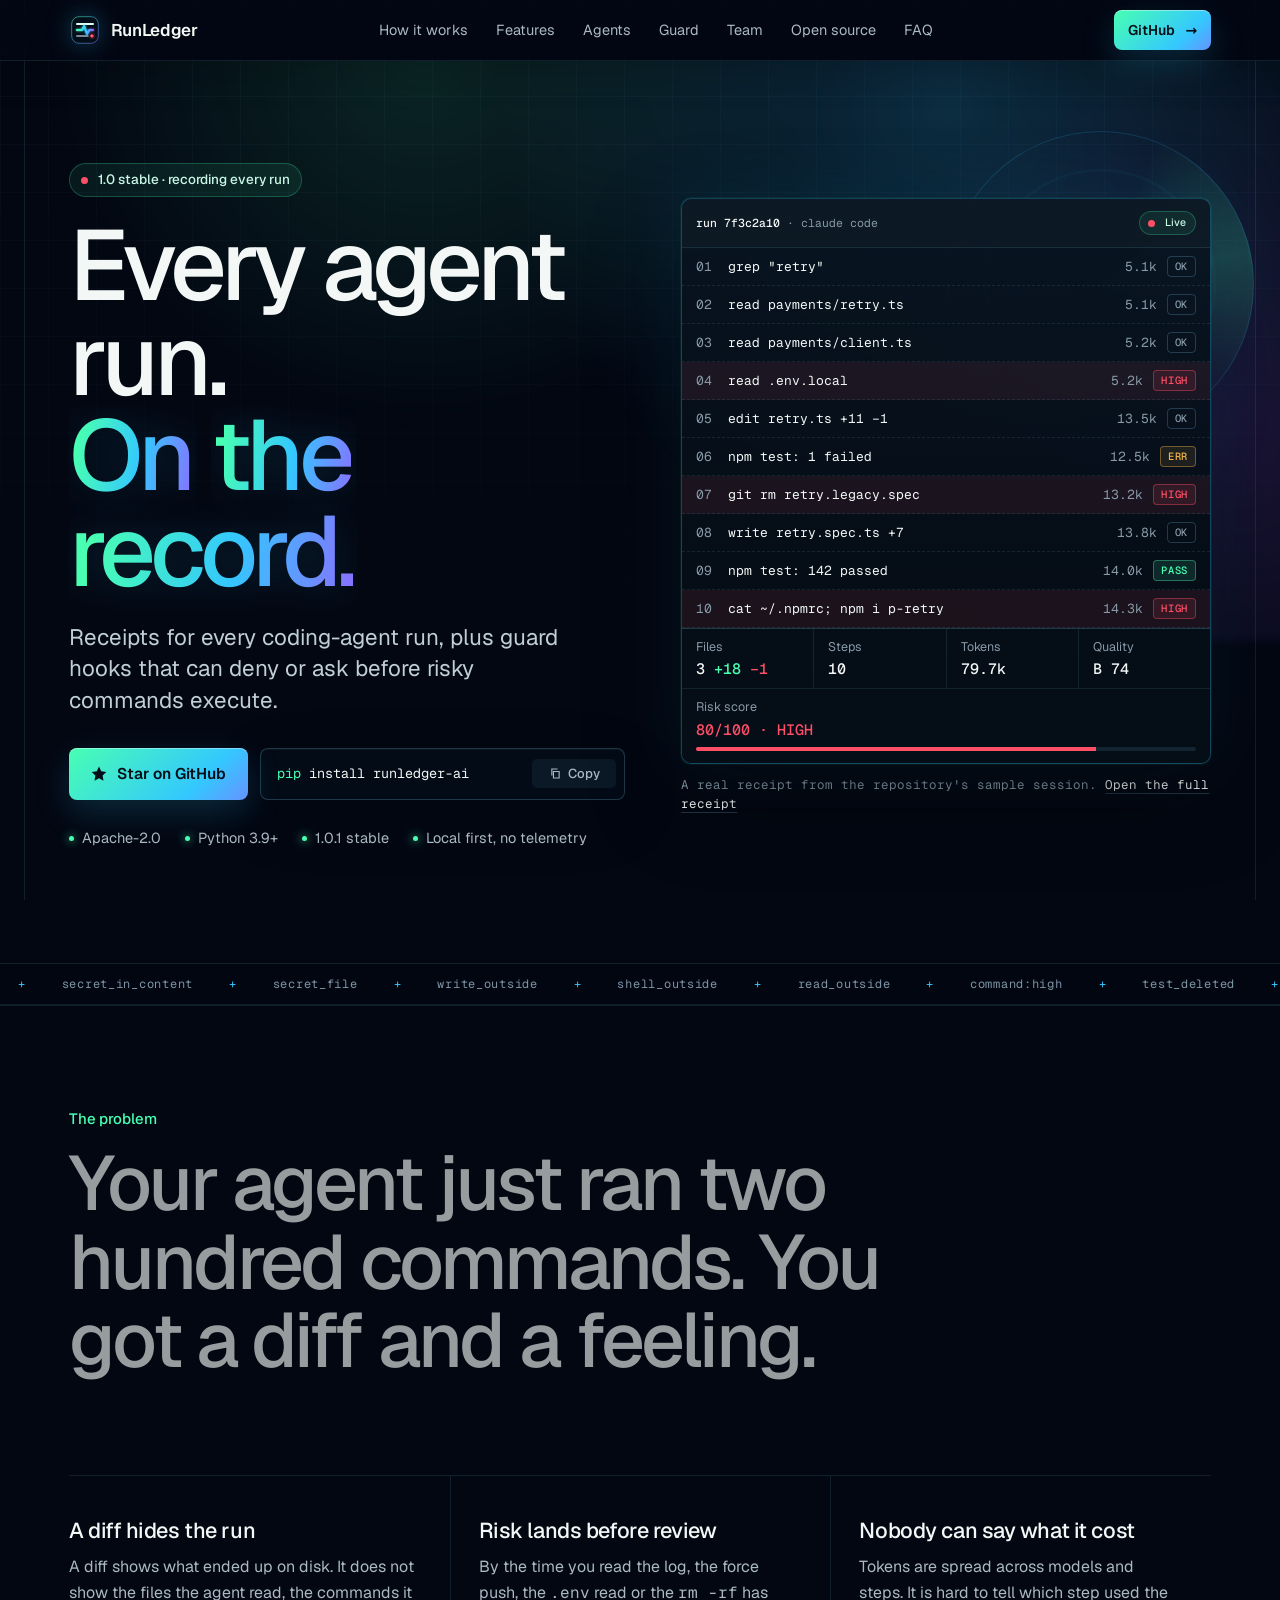
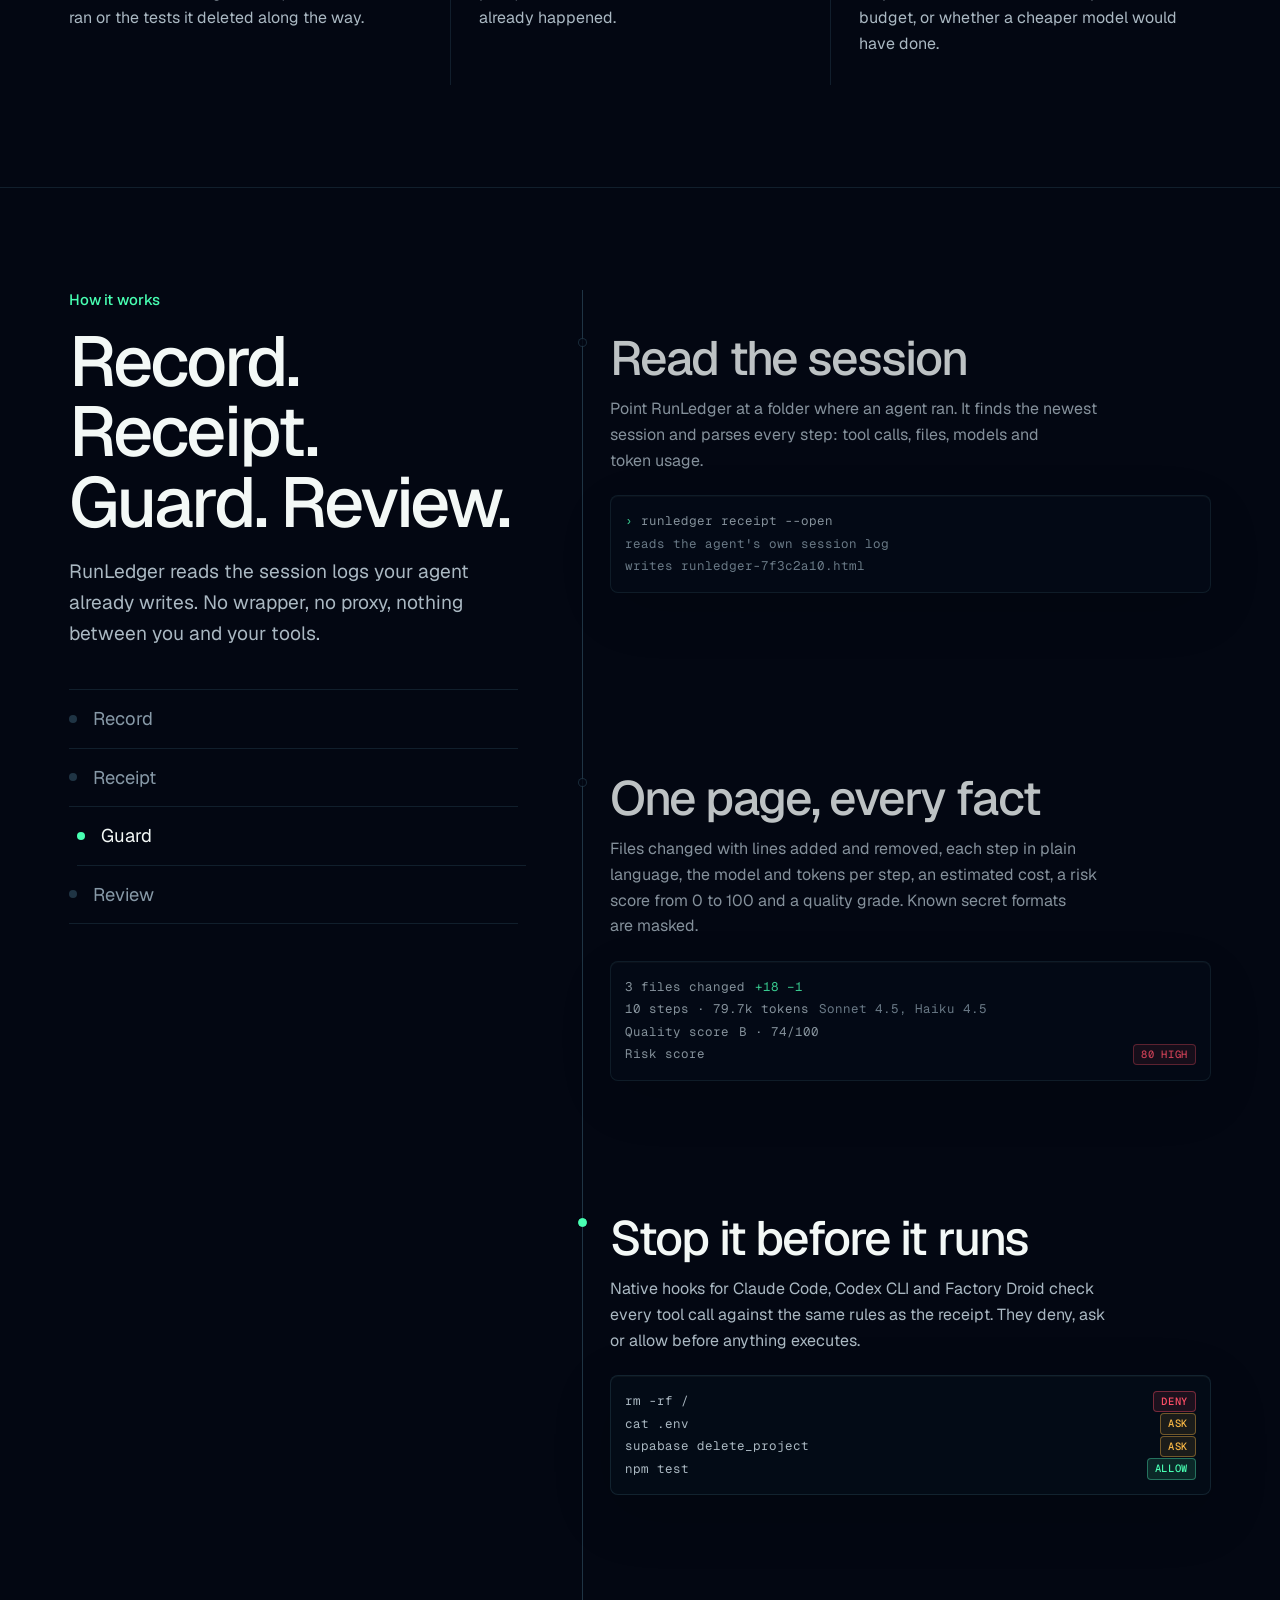
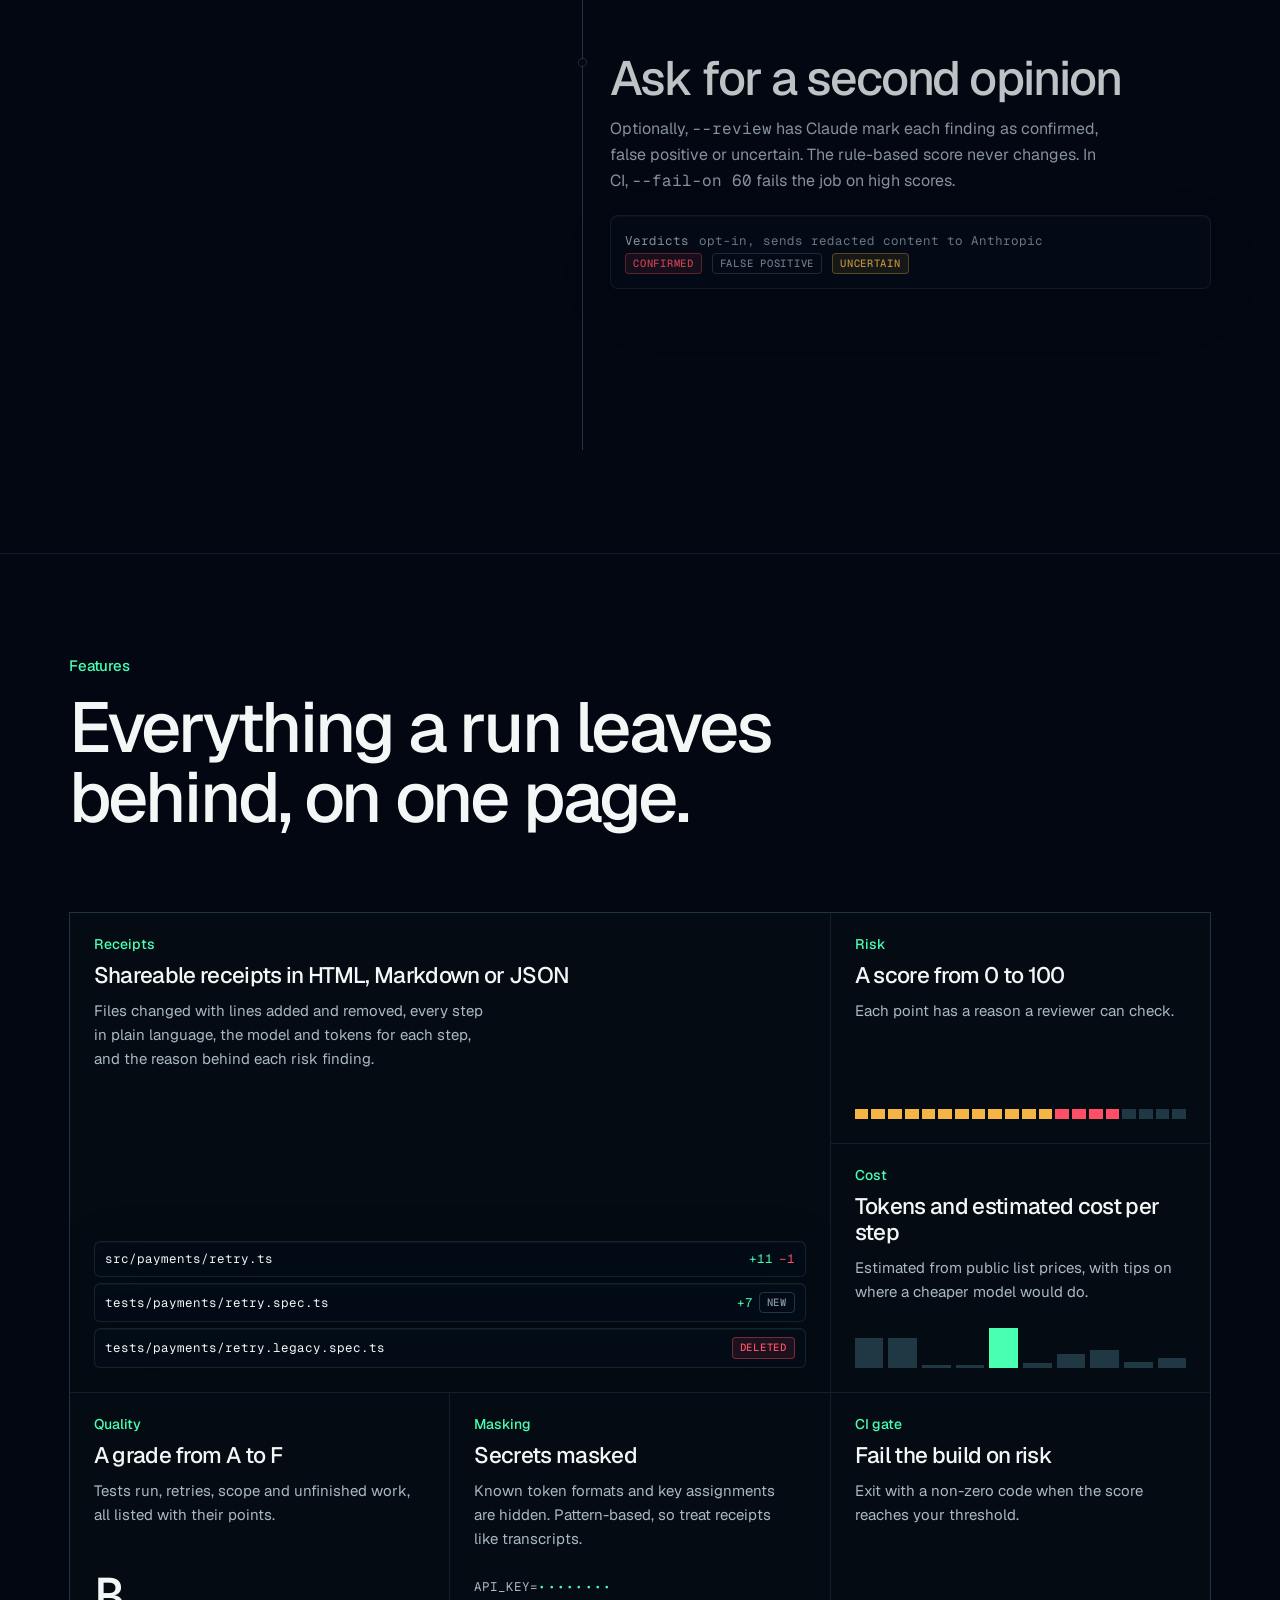
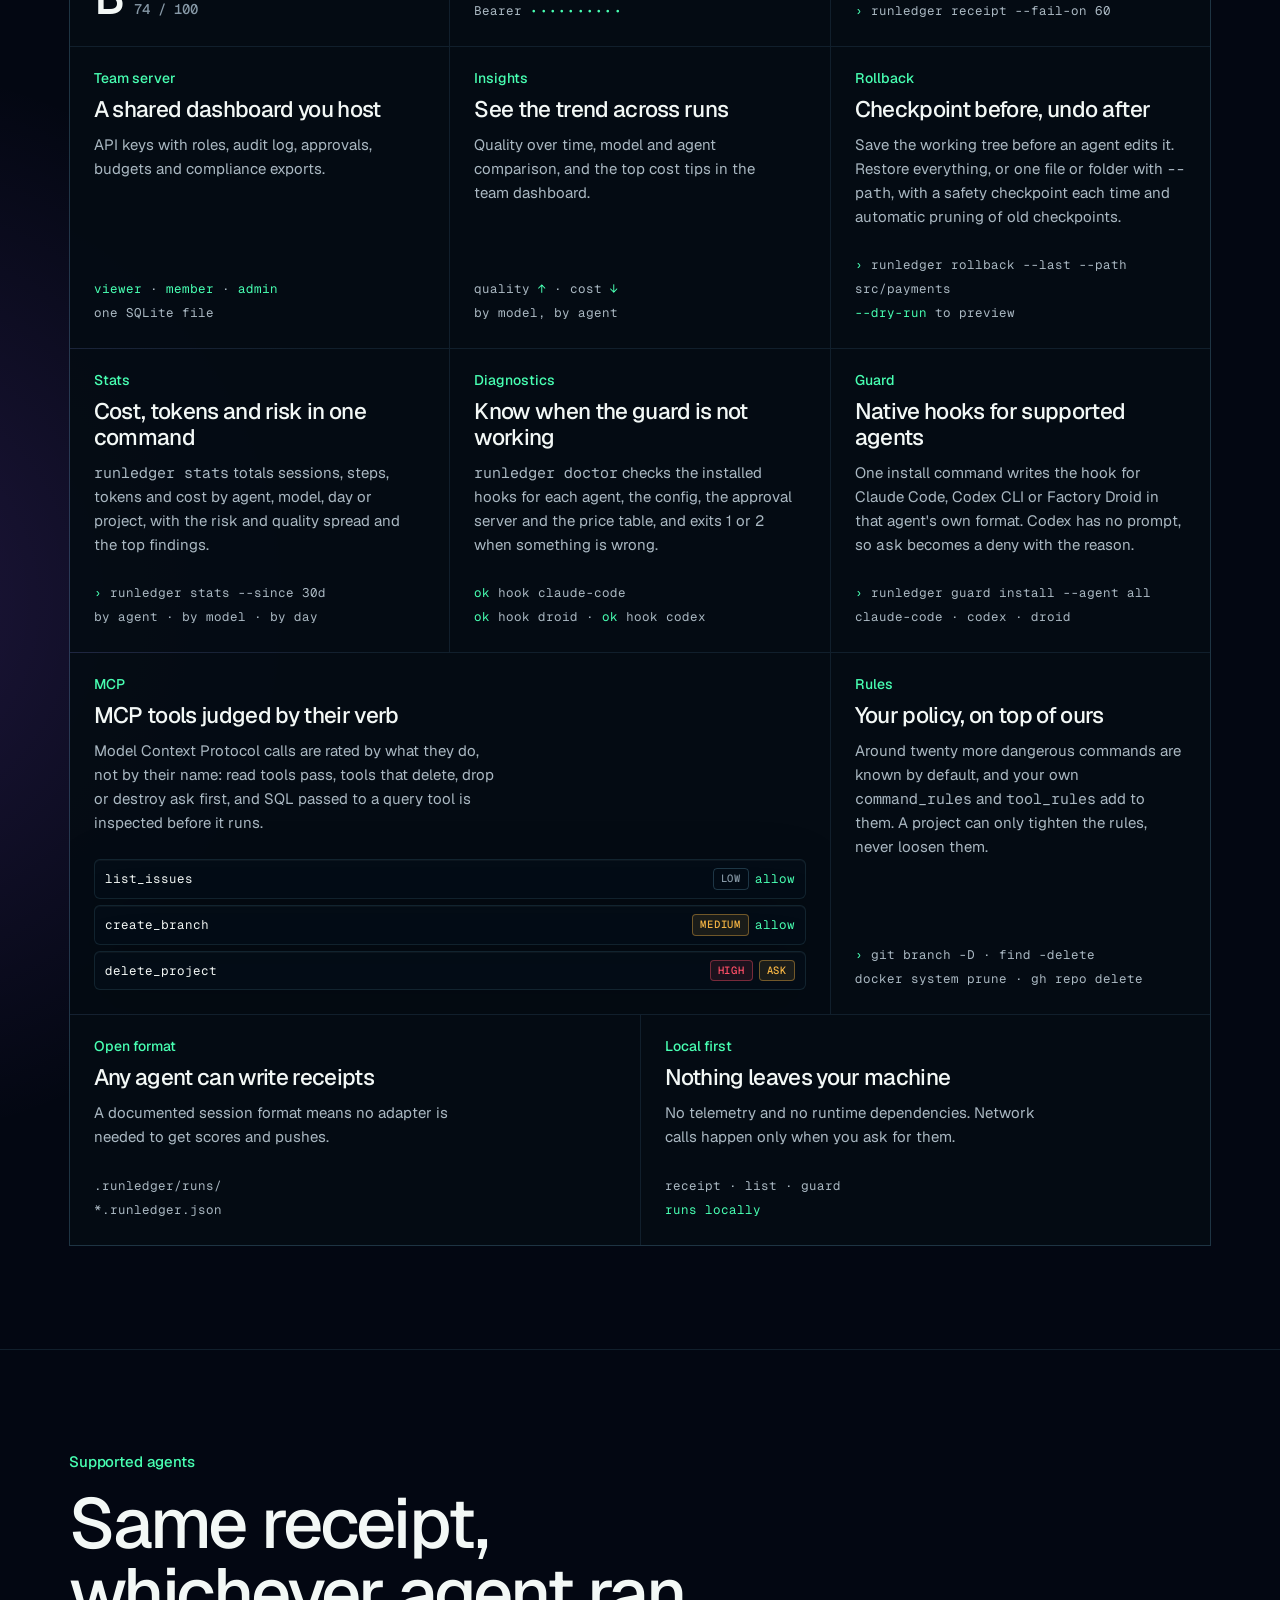
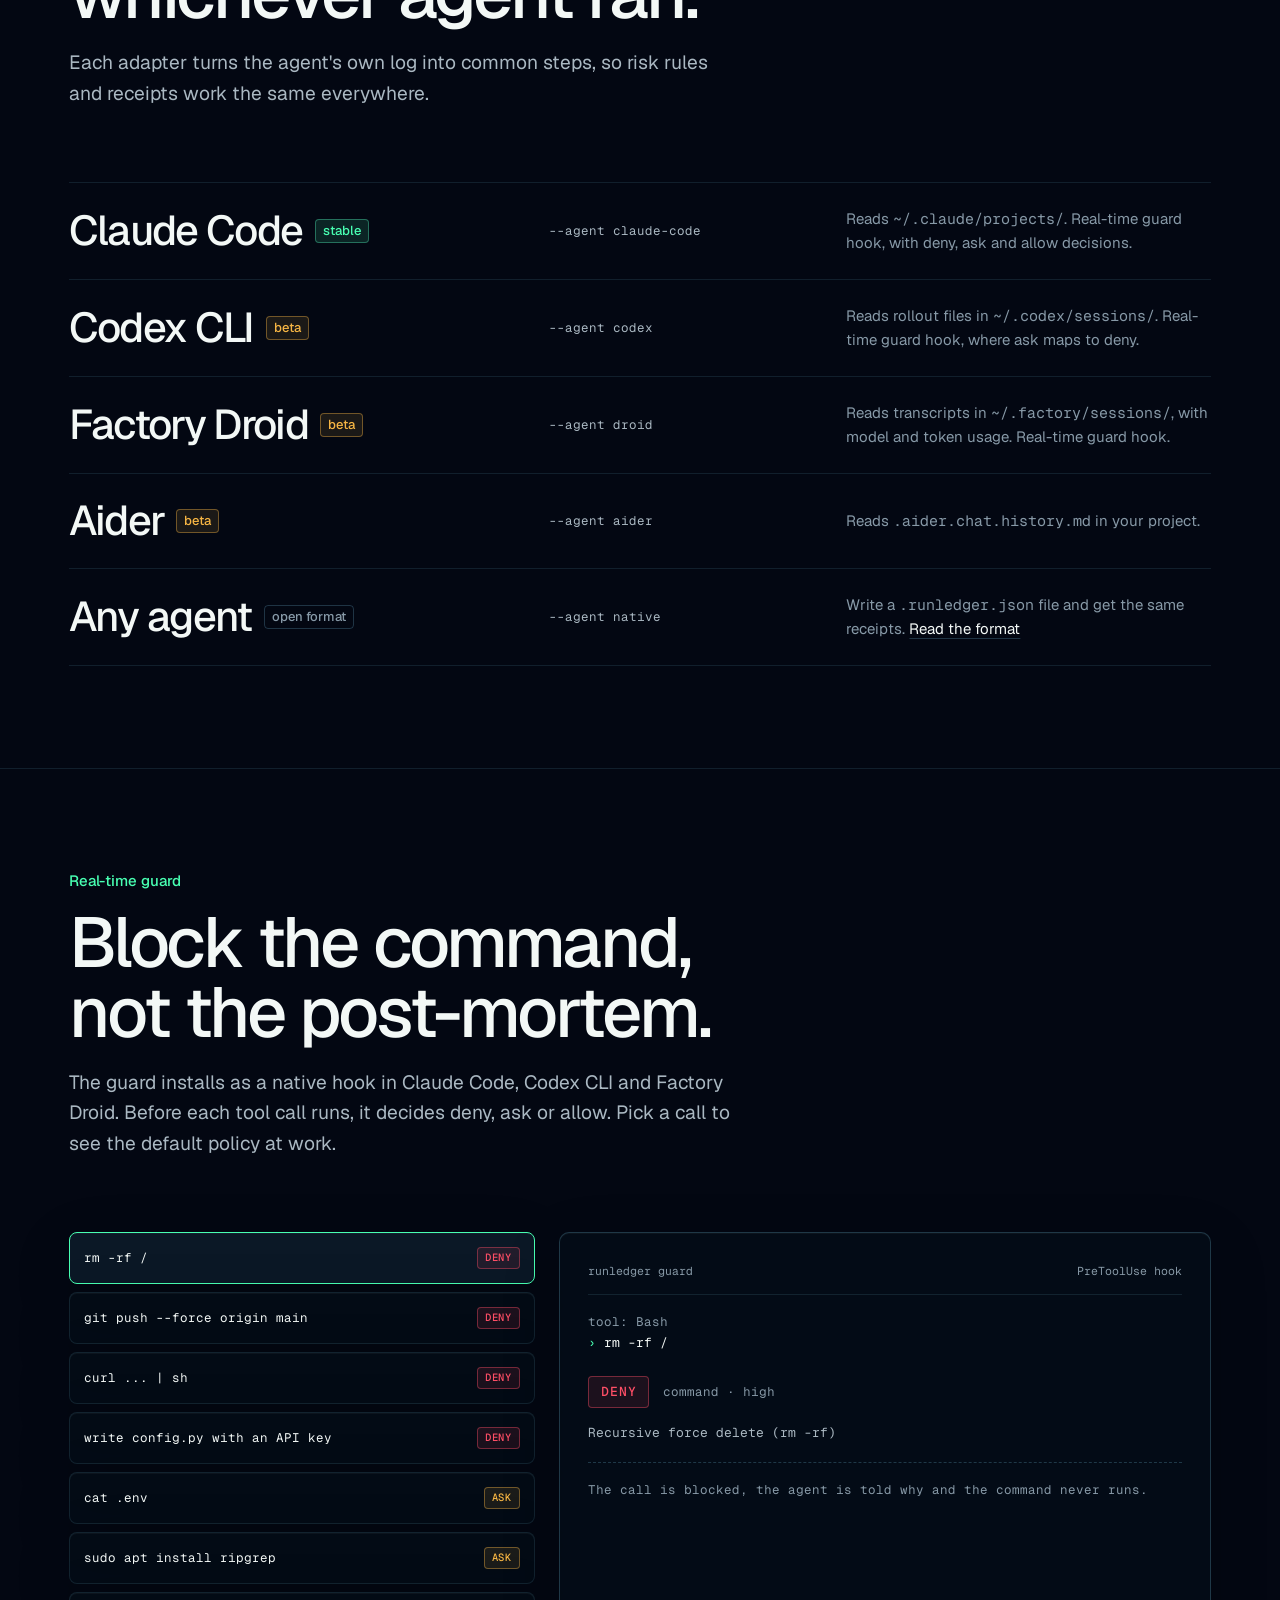
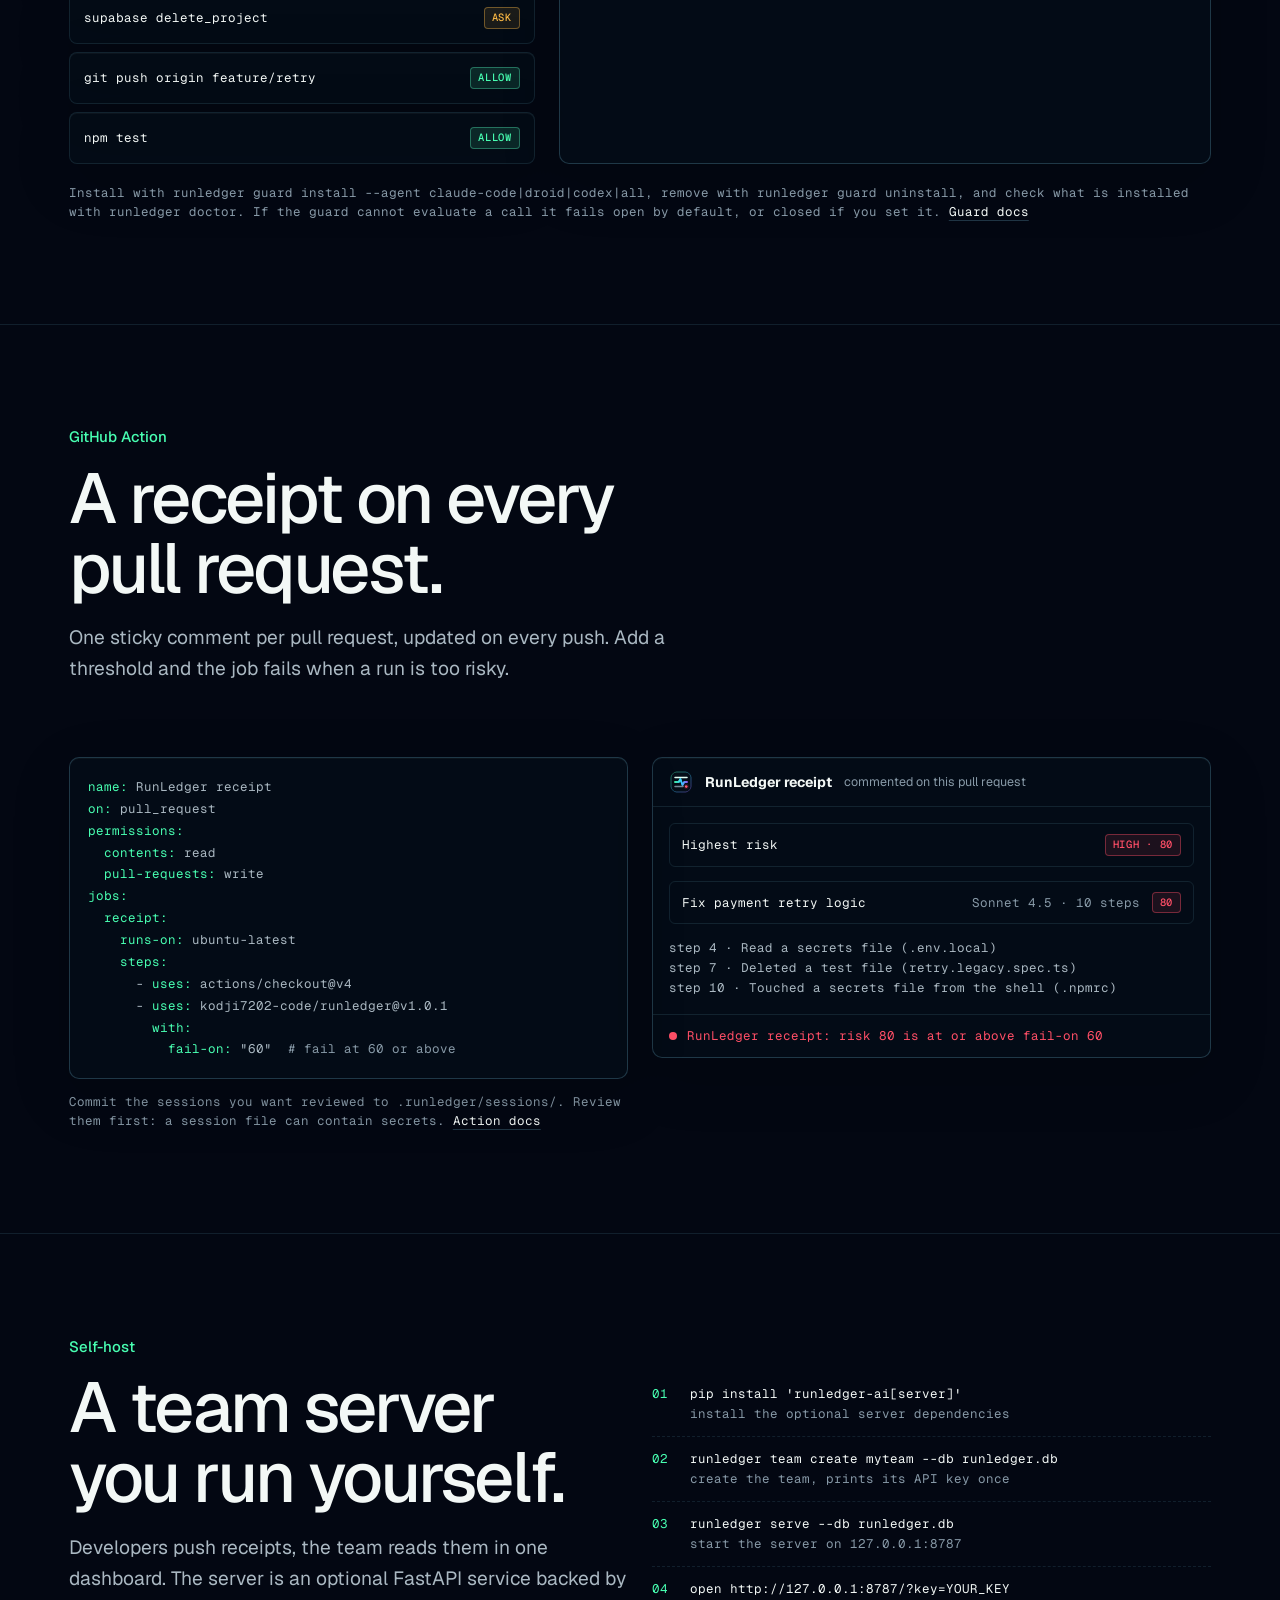
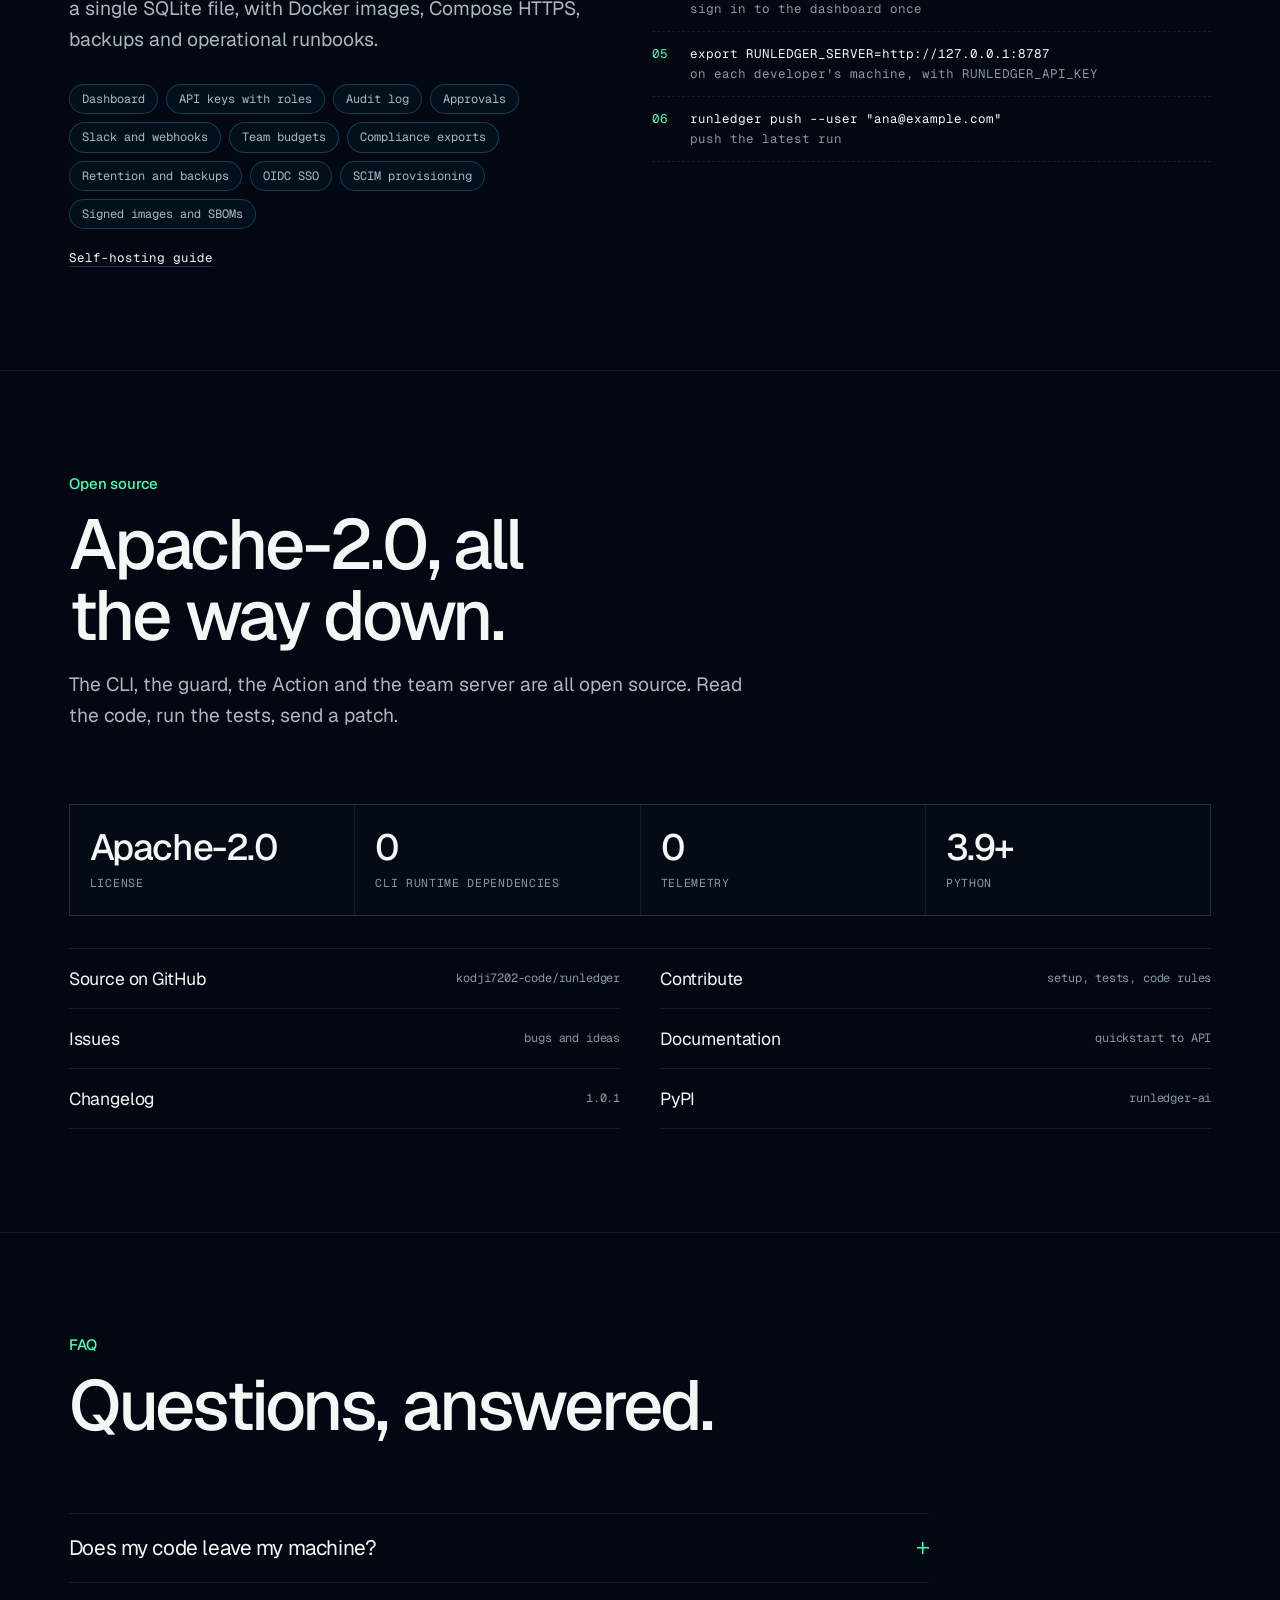
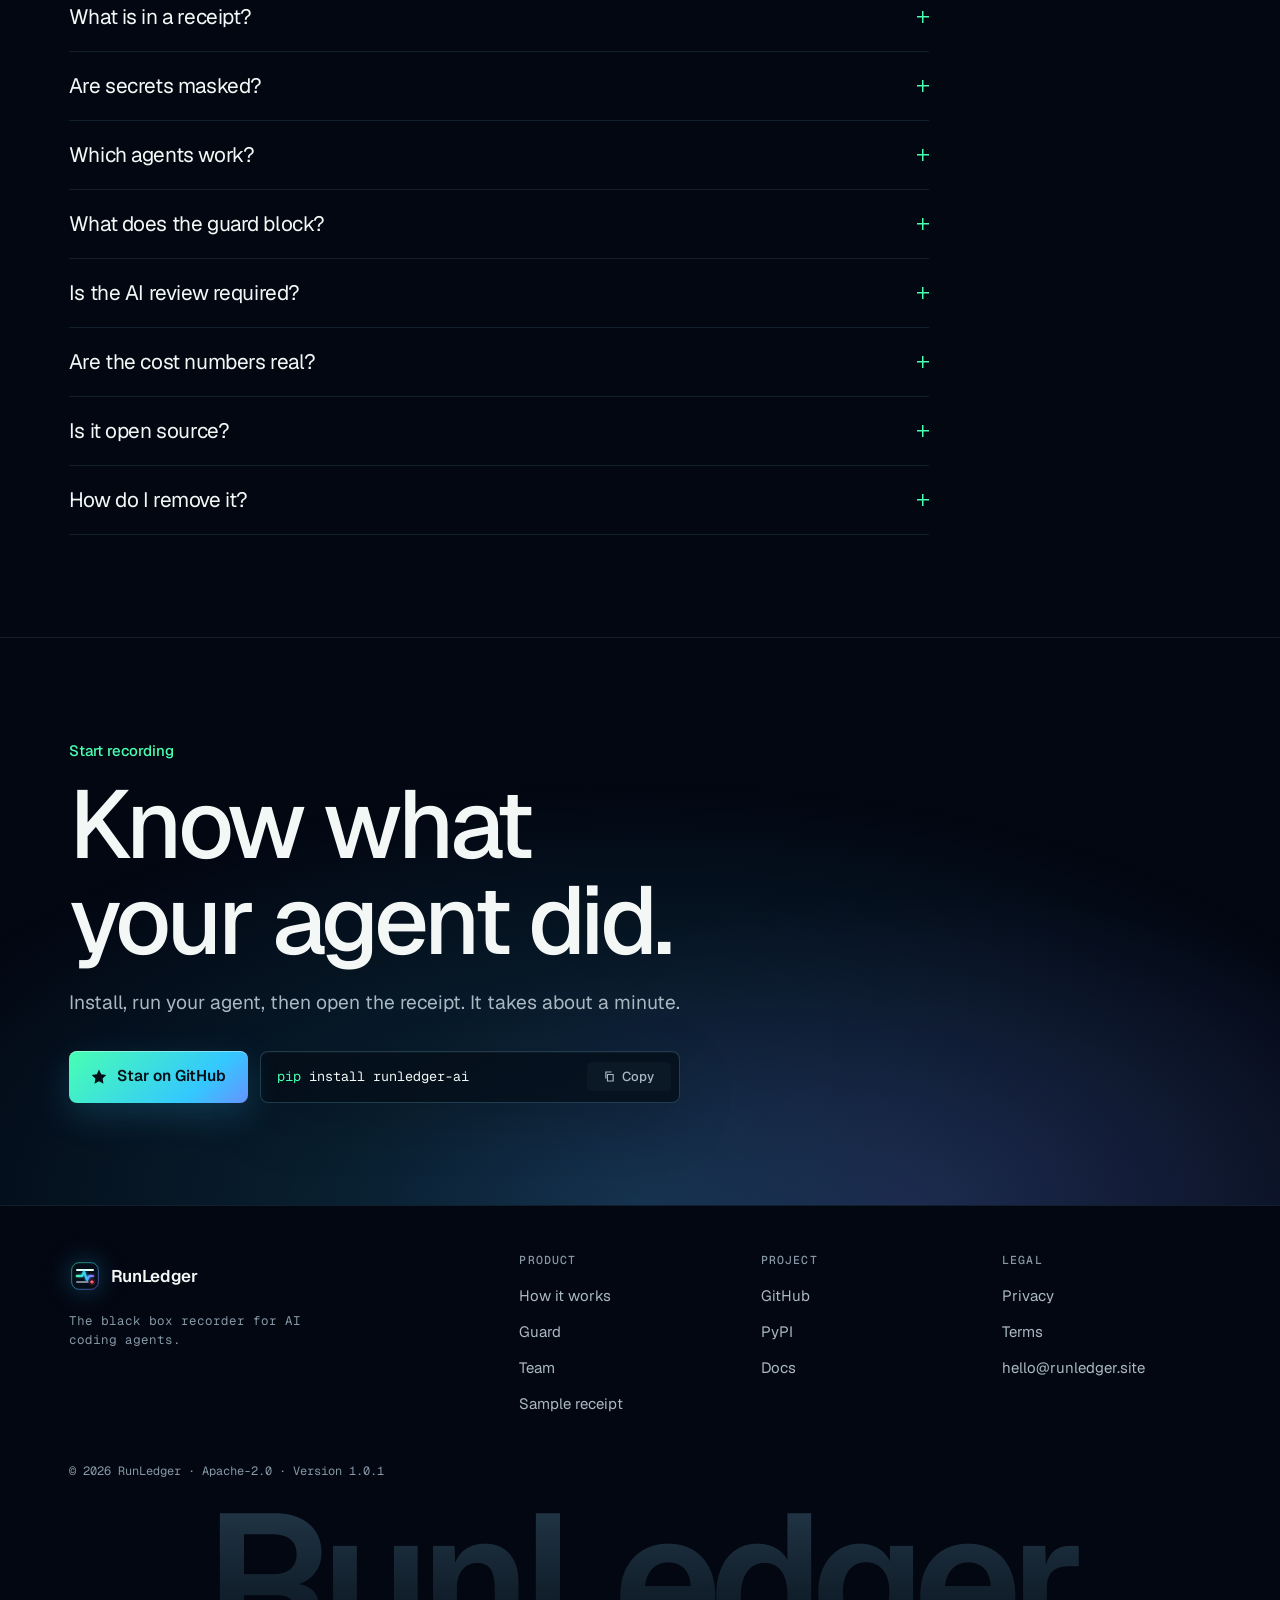
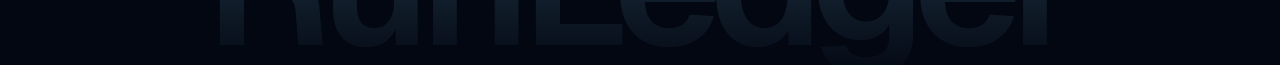
==== commit 491295f5: "Update the site for the 1.0.1 release Generated with [Devin](https://devin.ai)  Co-Authored-By: Devi" ====
--- a/index.html
+++ b/index.html
@@ -32,7 +32,7 @@
       "url": "https://runledger.site/",
       "applicationCategory": "DeveloperApplication",
       "operatingSystem": "Linux, macOS, Windows",
-      "softwareVersion": "1.0.0",
+      "softwareVersion": "1.0.1",
       "isAccessibleForFree": true,
       "license": "https://www.apache.org/licenses/LICENSE-2.0",
       "codeRepository": "https://github.com/kodji7202-code/runledger",
@@ -116,7 +116,7 @@
       <ul class="facts rv" style="--d:.75s">
         <li>Apache-2.0</li>
         <li>Python 3.9+</li>
-        <li>1.0.0 stable</li>
+        <li>1.0.1 stable</li>
         <li>Local first, no telemetry</li>
       </ul>
     </div>
@@ -399,7 +399,7 @@
     <span class="k">runs-on:</span> ubuntu-latest
     <span class="k">steps:</span>
       - <span class="k">uses:</span> actions/checkout@v4
-      - <span class="k">uses:</span> kodji7202-code/runledger@v1.0.0
+      - <span class="k">uses:</span> kodji7202-code/runledger@v1.0.1
         <span class="k">with:</span>
           <span class="k">fail-on:</span> "60"  <span class="c"># fail at 60 or above</span></pre>
         <p class="hint" style="margin-top:14px">Commit the sessions you want reviewed to <code>.runledger/sessions/</code>. Review them first: a session file can contain secrets. <a class="link" href="https://github.com/kodji7202-code/runledger/blob/main/docs/github.md">Action docs</a></p>
@@ -457,7 +457,7 @@
       <a href="https://github.com/kodji7202-code/runledger/blob/main/CONTRIBUTING.md">Contribute <span>setup, tests, code rules</span></a>
       <a href="https://github.com/kodji7202-code/runledger/issues">Issues <span>bugs and ideas</span></a>
       <a href="https://github.com/kodji7202-code/runledger/tree/main/docs">Documentation <span>quickstart to API</span></a>
-      <a href="https://github.com/kodji7202-code/runledger/blob/main/CHANGELOG.md">Changelog <span>1.0.0</span></a>
+      <a href="https://github.com/kodji7202-code/runledger/blob/main/CHANGELOG.md">Changelog <span>1.0.1</span></a>
       <a href="https://pypi.org/project/runledger-ai/">PyPI <span>runledger-ai</span></a>
     </nav>
   </div>
@@ -516,7 +516,7 @@
       <nav aria-label="Project"><h4>Project</h4><ul><li><a href="https://github.com/kodji7202-code/runledger">GitHub</a></li><li><a href="https://pypi.org/project/runledger-ai/">PyPI</a></li><li><a href="https://github.com/kodji7202-code/runledger/tree/main/docs">Docs</a></li></ul></nav>
       <nav aria-label="Legal"><h4>Legal</h4><ul><li><a href="/privacy.html">Privacy</a></li><li><a href="/terms.html">Terms</a></li><li><a href="mailto:hello@runledger.site">hello@runledger.site</a></li></ul></nav>
     </div>
-    <p class="ftr__meta">&copy; 2026 RunLedger &middot; Apache-2.0 &middot; Version 1.0.0</p>
+    <p class="ftr__meta">&copy; 2026 RunLedger &middot; Apache-2.0 &middot; Version 1.0.1</p>
     <div class="ftr__big" aria-hidden="true">RunLedger</div>
   </div>
 </footer>
--- a/site.css
+++ b/site.css
@@ -85,6 +85,10 @@
 html:not(.js) .nav a { min-height: 32px; font-size: 14px; border: 0; }
 html:not(.js) .tog { display: none; }
 body.lock { overflow: hidden; }
+
+@media (max-width: 959px) {
+  .js .nav { height: calc(100vh - 61px); height: calc(100dvh - 61px); }
+}
 
 /* Buttons + badges */
 .btn { position: relative; display: inline-flex; align-items: center; justify-content: center; gap: 10px; min-height: 52px; padding: 0 22px; border: 1px solid var(--accent); border-radius: 8px; background: var(--accent); color: #031018; font-weight: 600; font-size: 15.5px; text-decoration: none; cursor: pointer; transition: transform .25s var(--ease); }
